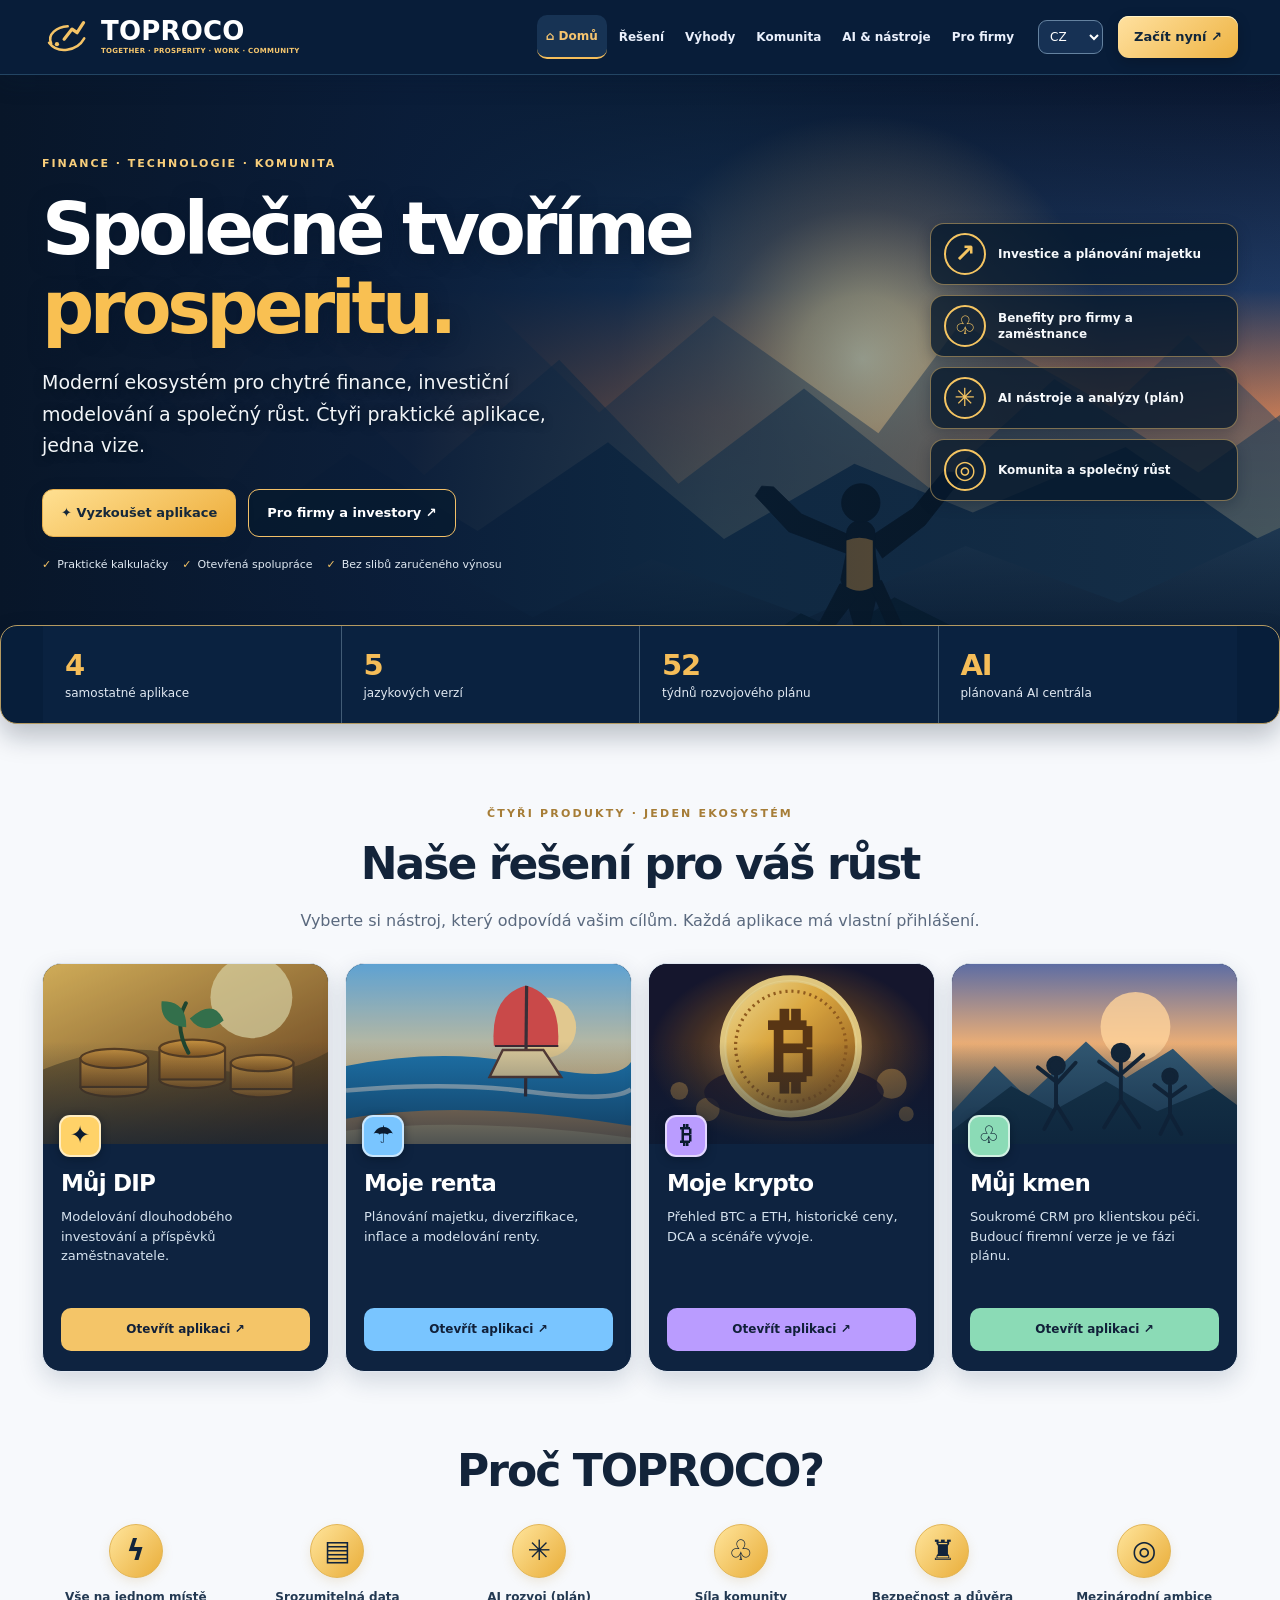
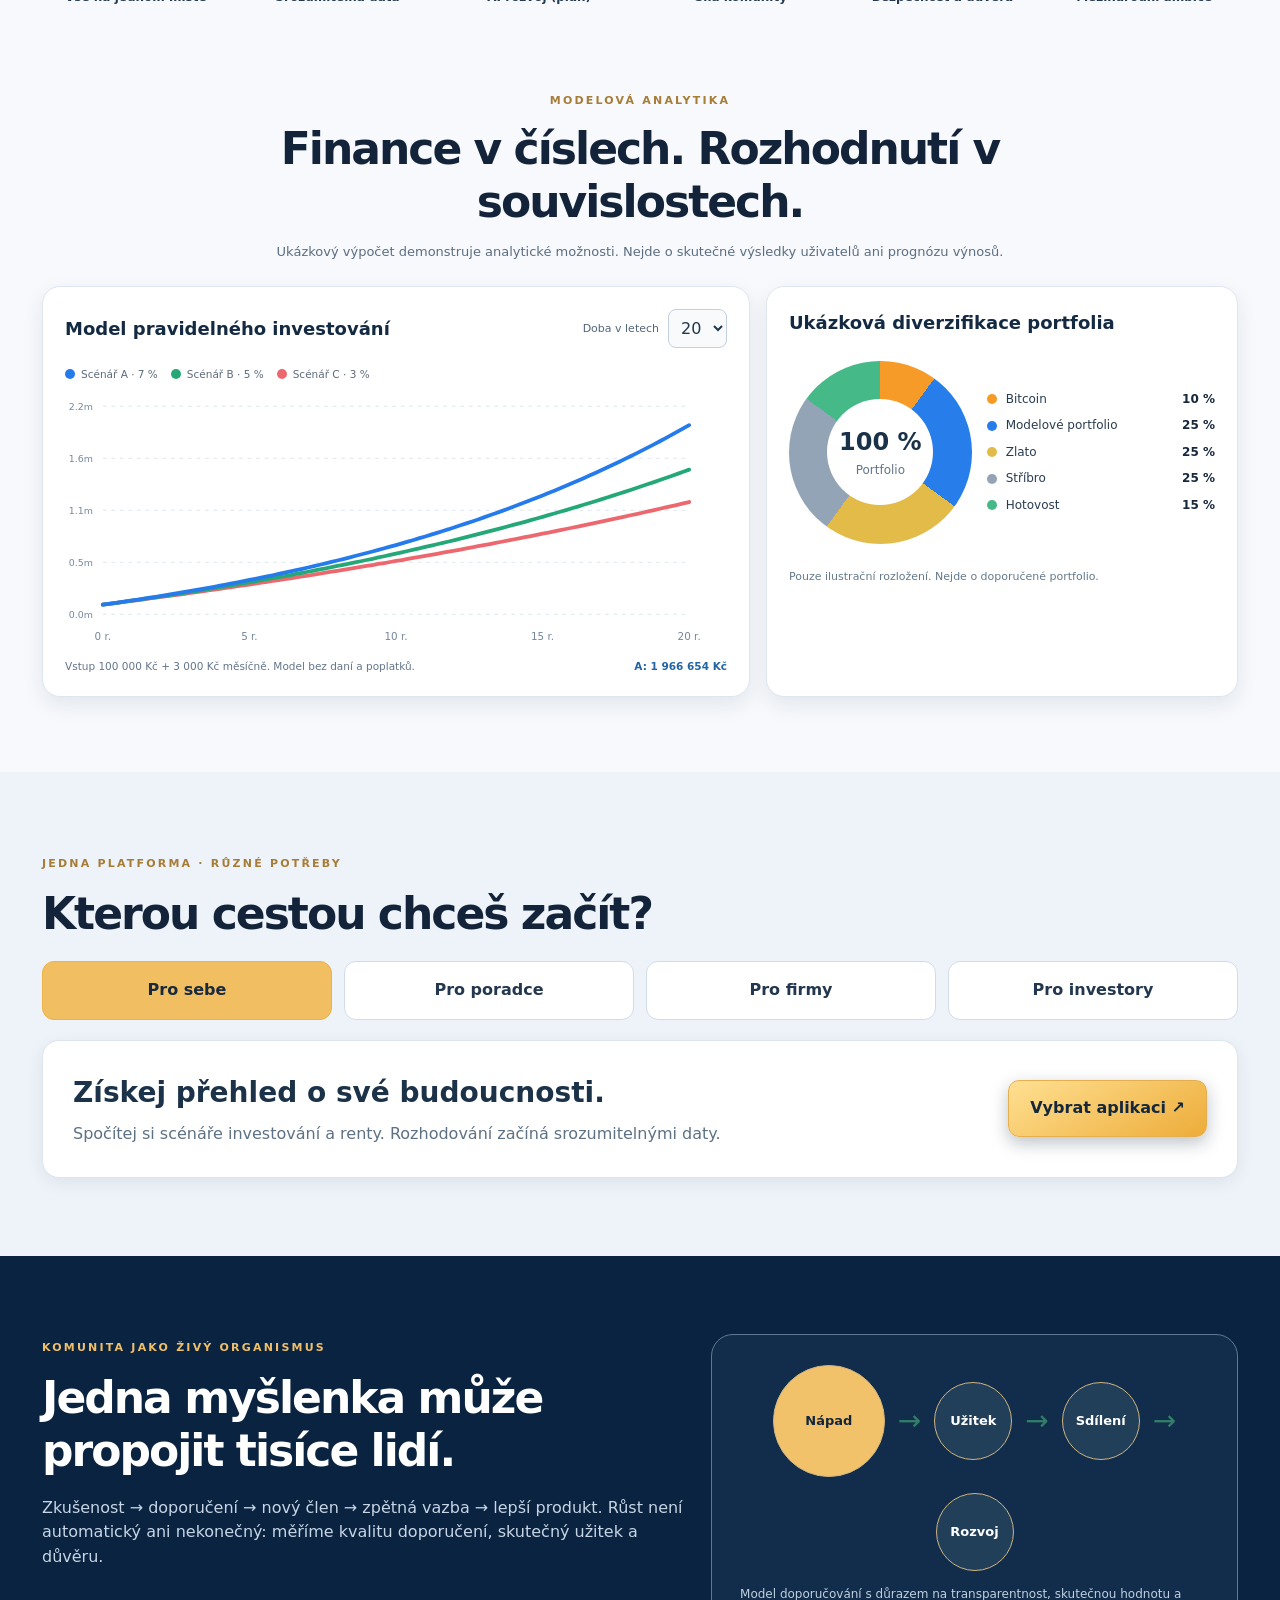
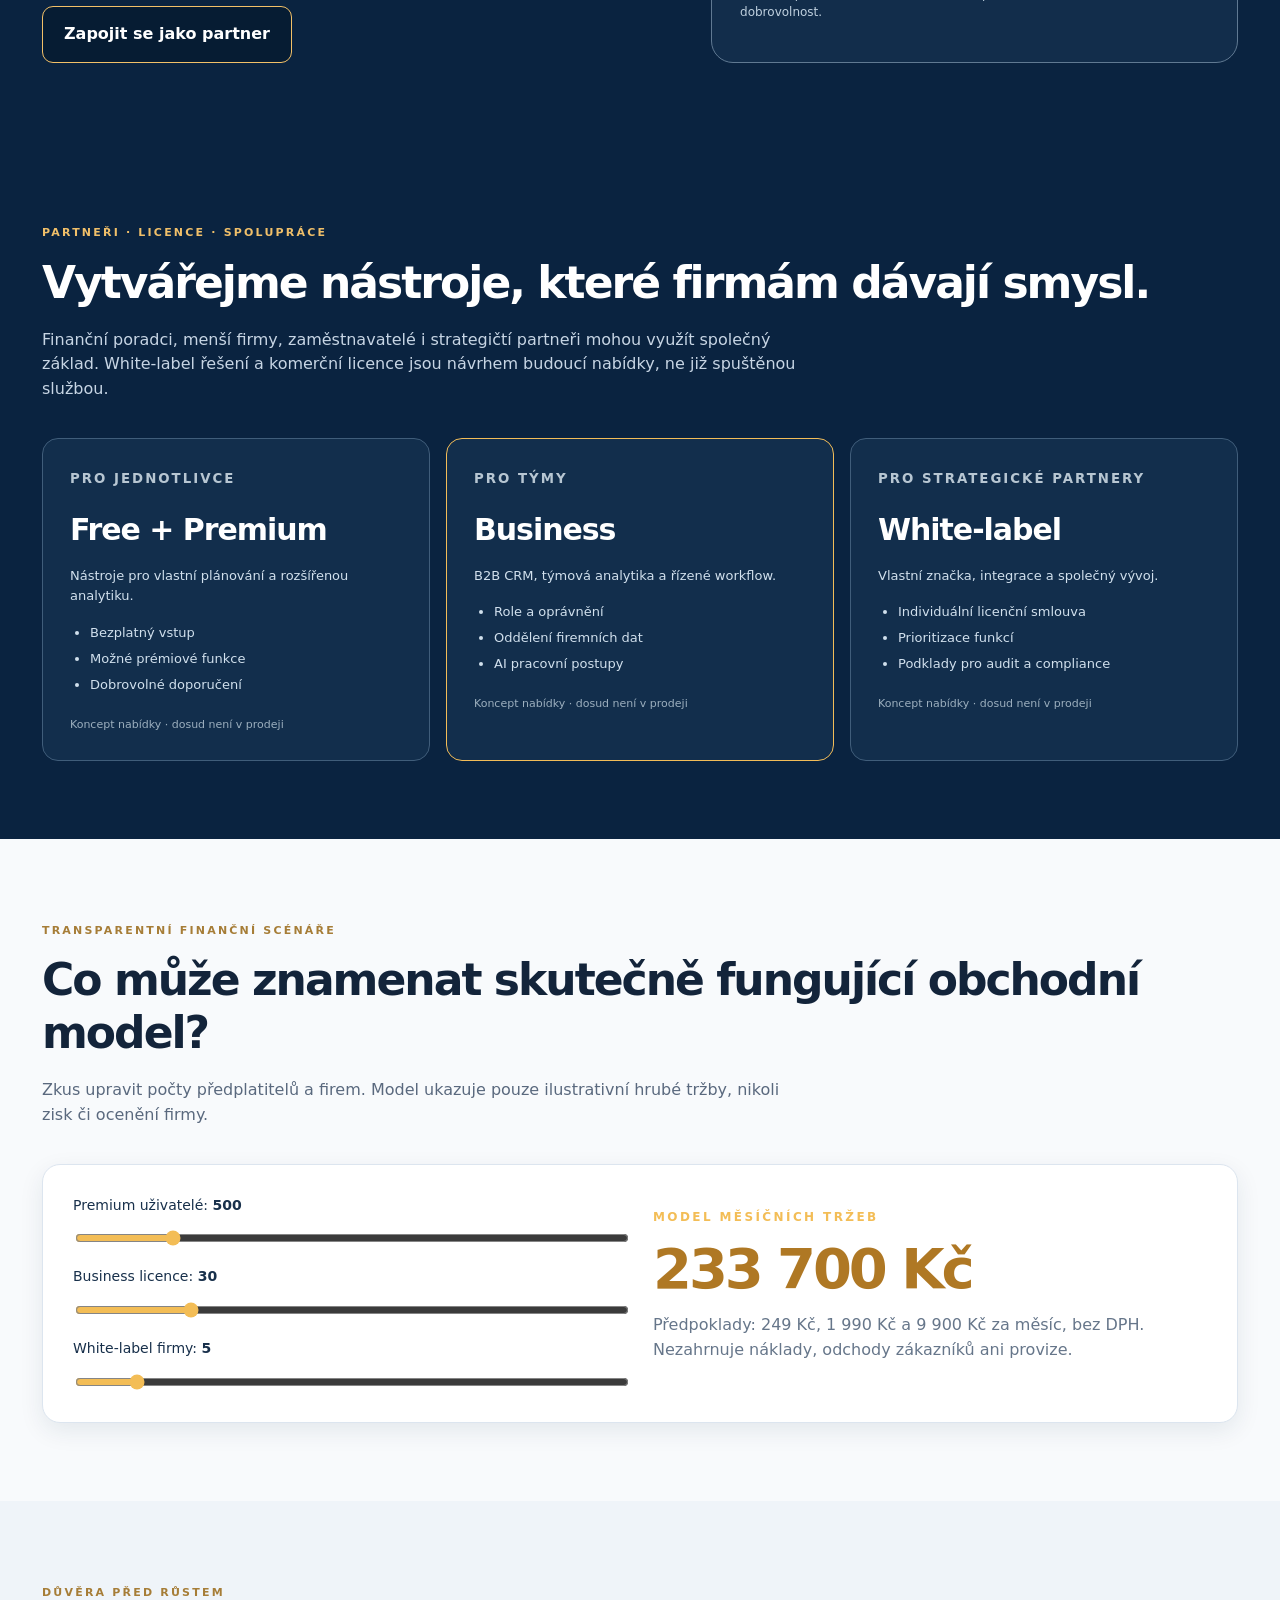
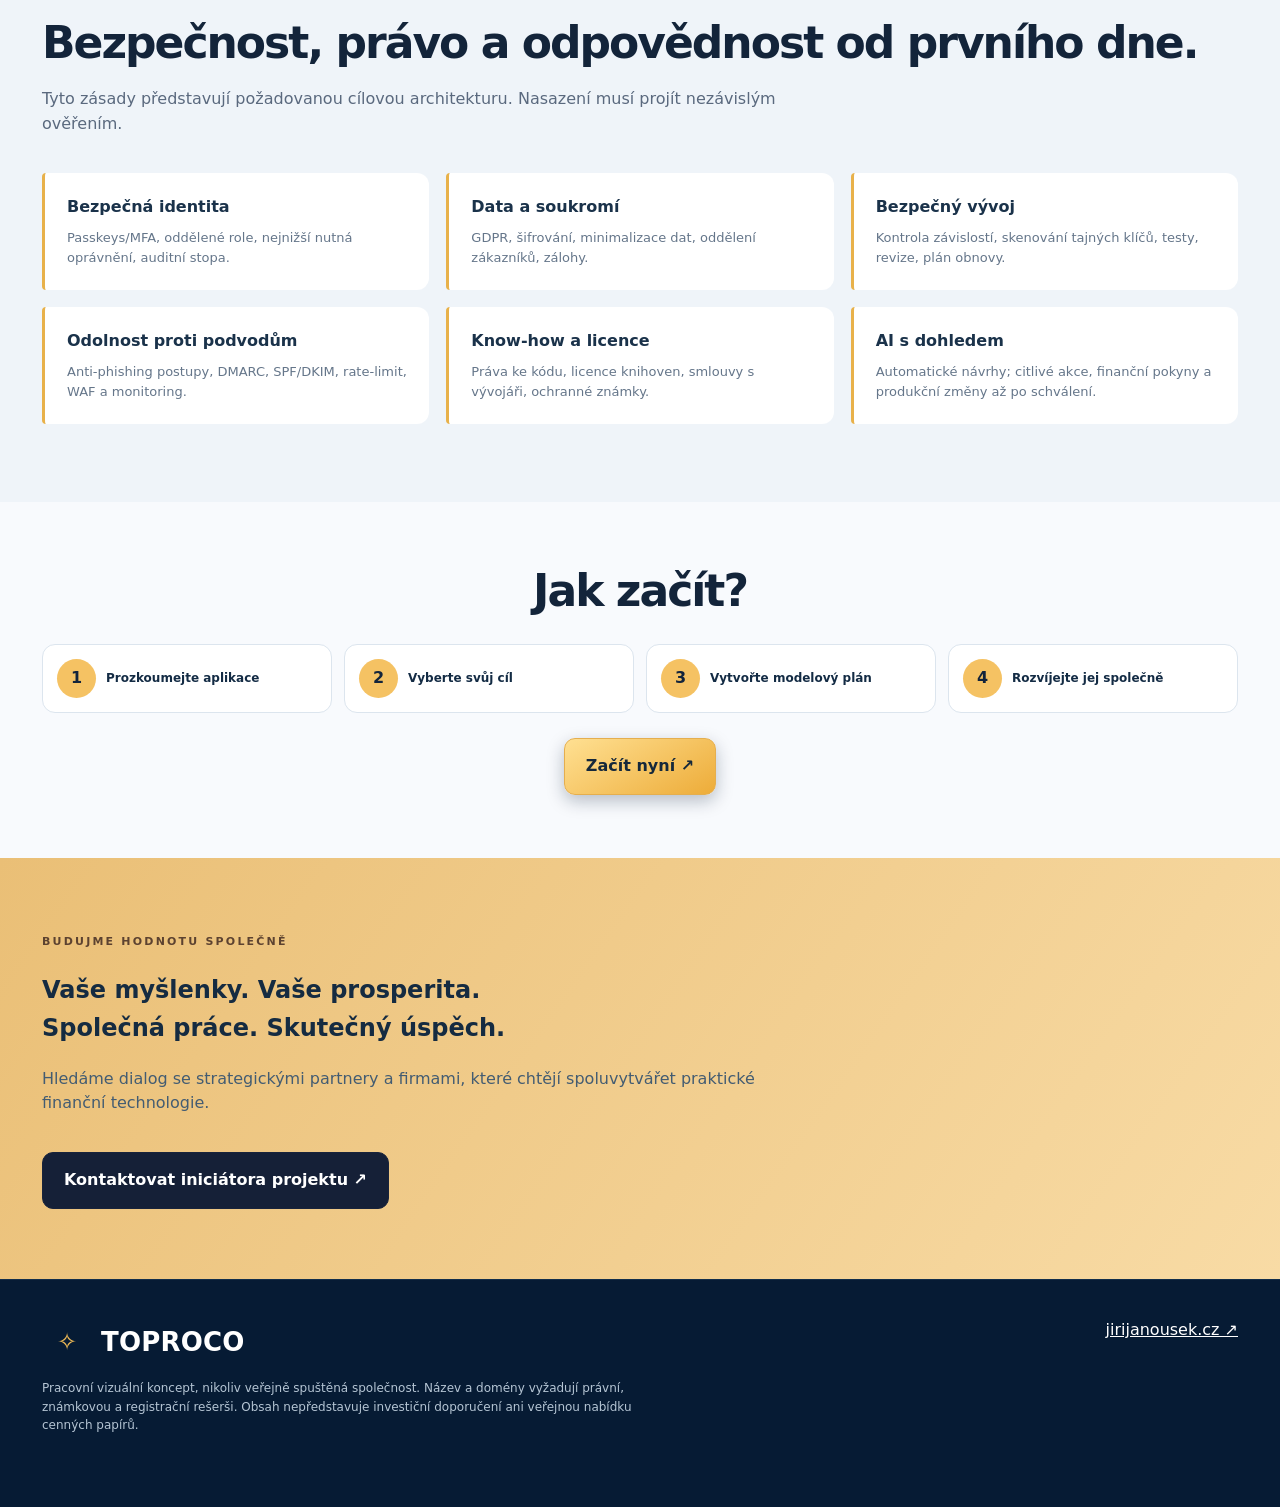
==== index.html @ f532da35 "Link Můj kmen product card directly to protected CRM app in all languages" ====
<!doctype html>
<html lang="cs"><head><meta charset="UTF-8"><meta name="viewport" content="width=device-width,initial-scale=1,viewport-fit=cover"><meta name="color-scheme" content="light"><meta name="theme-color" content="#0b1221"><meta name="description" content="TOPROCO: čtyři finanční nástroje, jedna komunita. Plánujte rentu, poznávejte trhy, řešte DIP a rozvíjejte obchodní vztahy."><meta name="robots" content="noindex,nofollow"><meta property="og:type" content="website"><meta property="og:locale" content="cs_CZ"><meta property="og:site_name" content="TOPROCO"><meta property="og:title" content="TOPROCO – Společně tvoříme prosperitu"><meta property="og:description" content="Čtyři finanční aplikace, jedna komunita a společný prostor pro rozvoj."><meta name="twitter:card" content="summary"><link rel="icon" href="/favicon.svg" type="image/svg+xml"><title>TOPROCO | Vaše myšlenky. Vaše prosperita.</title>
<style>
:root{--bg:#0a1120;--bg2:#111c2c;--panel:#152135;--panel2:#1b2b40;--text:#f4f4ee;--muted:#a5b4c6;--gold:#edc68b;--peach:#ce9a66;--teal:#77d0c1;--border:#ffffff24;--max:1240px;color-scheme:dark}
*{box-sizing:border-box}html{scroll-behavior:smooth;scroll-padding-top:100px}body{margin:0;background:var(--bg);color:var(--text);font:16px/1.55 system-ui,-apple-system,'Segoe UI',Arial,sans-serif;overflow-x:hidden}a{color:inherit}button,input,select{font:inherit}button{cursor:pointer}button:focus-visible,a:focus-visible,select:focus-visible,input:focus-visible{outline:3px solid var(--gold);outline-offset:4px}img,svg{max-width:100%}.container{max-width:var(--max);padding:0 26px;margin:auto}.muted{color:var(--muted)}.sr-only{position:absolute;width:1px;height:1px;overflow:hidden;clip:rect(0,0,0,0)}
.skip{position:absolute;left:12px;top:-80px;background:var(--gold);color:#152233;padding:9px 14px;z-index:100}.skip:focus{top:12px}header{position:sticky;top:0;z-index:50;background:#0a1120ed;backdrop-filter:blur(14px);border-bottom:1px solid var(--border)}header .bar{display:flex;align-items:center;gap:28px;min-height:80px}.logo{display:flex;align-items:center;gap:13px;text-decoration:none;white-space:nowrap}.logo-mark{width:40px;height:40px;border:2px solid var(--gold);border-radius:13px;display:grid;place-items:center;color:var(--gold);font-size:24px;font-weight:900;box-shadow:inset 0 0 0 4px #e6c18718}.brand-name{font-weight:900;letter-spacing:.17em;font-size:16px}.brand-sub{display:block;font-size:9px;letter-spacing:.15em;color:var(--muted);font-weight:700}.desktop-nav{display:flex;align-items:center;gap:25px;margin-left:auto}.desktop-nav a,.nav-drop a{color:#d1d9e4;text-decoration:none;font-size:13px;font-weight:700}.desktop-nav a:hover,.nav-drop a:hover{color:var(--gold)}.lang{padding:9px 10px;background:#172339;border:1px solid #3d4f68;border-radius:9px;color:#eaf1f6;min-width:84px}.top-cta{background:var(--gold);color:#16202e;font-weight:850;text-decoration:none;border-radius:10px;padding:11px 16px;white-space:nowrap;font-size:13px}.menu-button{display:none;width:45px;height:45px;background:#18293f;color:white;border:1px solid #60748e;border-radius:10px;font-size:24px}.nav-drop{display:none;background:#0f1c30;padding:18px 24px;border-top:1px solid var(--border)}.nav-drop a{display:block;padding:12px;border-bottom:1px solid var(--border)}
.hero{position:relative;isolation:isolate;overflow:hidden;padding:100px 0 100px;background:radial-gradient(ellipse at 85% 40%,#20425570 0%,transparent 46%),linear-gradient(145deg,#101d30 0%,#080f1c 65%)}.hero:before{position:absolute;content:'';height:850px;width:850px;border:1px solid #a9d5c211;border-radius:50%;top:-240px;right:-240px;z-index:-1}.hero-grid{display:grid;grid-template-columns:1fr 1fr;gap:60px;align-items:center}.eyebrow{text-transform:uppercase;color:var(--gold);font-size:12px;letter-spacing:.2em;font-weight:800}.hero h1{font-size:clamp(46px,5.9vw,88px);letter-spacing:-.075em;line-height:1.04;margin:16px 0 24px;max-width:750px}.hero h1 em{font-style:normal;color:var(--gold)}.lead{font-size:clamp(17px,1.9vw,21px);line-height:1.64;color:#bfd0db;max-width:590px}.actions{display:flex;flex-wrap:wrap;gap:13px;margin:32px 0 22px}.btn{padding:15px 21px;min-height:50px;border-radius:11px;text-decoration:none;font-weight:800;display:inline-flex;justify-content:center;align-items:center;gap:9px;border:1px solid #68768a;background:transparent;color:white}.btn-primary{background:var(--gold);color:#111a27;border-color:var(--gold);box-shadow:0 10px 34px #e7b97a1d}.btn-outline{background:#ffffff0b}.btn:hover{transform:translateY(-2px)}.trust{display:flex;align-items:center;gap:20px;flex-wrap:wrap;font-size:12px;color:#9fb1c3}.trust span{display:flex;align-items:center;gap:6px}.trust b{color:var(--teal)}
.network{position:relative;width:100%;aspect-ratio:1;max-height:640px;margin:auto}.network svg{display:block;height:100%;width:100%;filter:drop-shadow(0 10px 30px #090e1f)}.orbit{fill:none;stroke:#c8dfd31b;stroke-width:1}.line{stroke:#f6d8a4a8;stroke-width:2}.line2{stroke:#77d0c199;stroke-width:2}.node{fill:#182d43;stroke:#e3bf88;stroke-width:2}.node-core{fill:#e7bc7e}.node-label{fill:#f4eee4;font-size:16px;font-weight:800;text-anchor:middle}.micro{fill:#9cb5c5;font-size:10px;text-anchor:middle}.spark{fill:#77d0c1}.n-caption{position:absolute;bottom:4%;right:7%;font-size:11px;letter-spacing:.13em;color:#9eafbd;text-transform:uppercase}
.stats{display:grid;grid-template-columns:repeat(4,1fr);gap:14px;margin-top:-38px;position:relative;z-index:2}.stat{border:1px solid #54627a80;background:#142339;min-height:116px;padding:22px;border-radius:16px}.stat strong{font-size:27px;color:var(--gold);display:block;line-height:1.3}.stat small{font-size:12px;color:#b9c8d3}.section{padding:104px 0}.section.alt{background:#101b2b}.kicker{color:var(--teal);text-transform:uppercase;letter-spacing:.2em;font-weight:800;font-size:11px}.section h2{font-size:clamp(32px,4vw,54px);line-height:1.15;letter-spacing:-.05em;margin:13px 0 18px}.section-intro{color:#b6c5d2;max-width:760px;margin-bottom:36px;font-size:17px}.product-grid{display:grid;grid-template-columns:repeat(4,minmax(0,1fr));gap:16px}.product{position:relative;background:linear-gradient(155deg,#1c3044,#121e30);border:1px solid #ffffff26;border-radius:19px;padding:26px 22px;display:flex;flex-direction:column;min-height:304px}.product:before{position:absolute;content:'';height:4px;width:52px;background:var(--gold);top:0;left:23px;border-radius:0 0 6px 6px}.product .icon{font-size:29px;margin-bottom:23px}.product h3{margin:0 0 8px;font-size:22px;letter-spacing:-.035em}.product p{font-size:13px;color:#b4c4d0;flex:1}.product a{font-size:13px;font-weight:800;color:var(--gold);text-decoration:none}.product a:hover{text-decoration:underline}
.audience{display:grid;grid-template-columns:repeat(4,1fr);gap:12px;margin:20px 0}.audience button{background:#142337;border:1px solid #40516a;color:#dbe5ee;padding:16px;border-radius:12px;min-height:58px;font-weight:750}.audience button.selected{border-color:var(--gold);color:#151a21;background:var(--gold)}.audience-panel{border:1px solid #476175;background:linear-gradient(130deg,#16283c,#203b4e);padding:30px;border-radius:17px;display:grid;grid-template-columns:1fr auto;align-items:center;gap:25px}.audience-panel h3{font-size:28px;margin:0 0 8px}.audience-panel p{color:#c2d0d7;margin:0;max-width:650px}
.steps{display:grid;grid-template-columns:repeat(3,1fr);gap:18px}.step{padding:25px;border:1px solid #ffffff23;border-radius:16px;background:#152438}.step .number{font-size:13px;font-weight:850;color:var(--gold)}.step h3{font-size:20px;margin:12px 0}.step p{font-size:14px;color:#bbcbd5;margin:0}.growth{display:grid;grid-template-columns:1.1fr .9fr;gap:25px;align-items:center}.growth-visual{border:1px solid #496172;border-radius:22px;padding:28px;background:radial-gradient(circle at center,#24443966,transparent 60%),#142638}.growth-visual .cells{display:flex;align-items:center;justify-content:center;gap:13px;flex-wrap:wrap;min-height:210px}.cell{border-radius:50%;height:78px;width:78px;display:grid;place-items:center;border:1px solid #cfb582;color:#f0dbc0;background:#21384a;font-size:13px;font-weight:800}.cell.main{height:112px;width:112px;background:#e5bd88;color:#0f1828}.arrow{color:var(--teal);font-size:28px}.note{font-size:12px;color:#a6b6c3}
.price-grid{display:grid;grid-template-columns:repeat(3,1fr);gap:16px}.price{background:#142338;border:1px solid #ffffff26;border-radius:16px;padding:27px}.price.featured{border-color:var(--gold)}.price small{text-transform:uppercase;letter-spacing:.15em;font-weight:850;color:#b7c6d2}.price h3{font-size:30px;letter-spacing:-.035em;margin:16px 0 8px}.price p{color:#b6c5d0;font-size:13px}.price ul{padding-left:20px;color:#d4dfe8;font-size:13px;line-height:2}.price .disclose{margin-top:18px;font-size:11px;color:#9cafbe}.calc{display:grid;grid-template-columns:1fr 1fr;gap:26px;padding:30px;background:#192a40;border:1px solid #54667c;border-radius:18px}.calc label{display:grid;gap:12px;color:#d7e4ee;font-size:14px}.calc input{accent-color:var(--gold);width:100%}.calc-fields{display:grid;gap:18px}.calc-result{display:flex;flex-direction:column;align-items:flex-start;justify-content:center}.calc-result output{font-size:clamp(33px,5vw,56px);font-weight:900;letter-spacing:-.055em;color:var(--gold)}.calc-result p{margin-top:0;color:#b4c5d0}.security-list{display:grid;grid-template-columns:repeat(3,1fr);gap:17px}.security-item{padding:22px;border-left:3px solid var(--teal);background:#152236;border-radius:4px 12px 12px 4px}.security-item b{display:block;margin-bottom:8px}.security-item p{font-size:13px;color:#b8c6d3;margin:0}.cta{background:#e9c793;color:#122034;padding:70px 0}.cta h2{color:#132034}.cta .section-intro{color:#405167}.cta .btn{border-color:#18233b;color:#fff;background:#152037}.footer{padding:38px 0 60px;border-top:1px solid var(--border)}.footer-grid{display:flex;justify-content:space-between;gap:20px;align-items:start;flex-wrap:wrap}.footer p{max-width:600px;font-size:12px;color:#99aaba}
@media(max-width:1000px){.desktop-nav{gap:15px}.product-grid{grid-template-columns:repeat(2,1fr)}.hero-grid{gap:20px}.hero h1{font-size:60px}.security-list{grid-template-columns:repeat(2,1fr)}}
@media(max-width:960px){header .bar{min-height:66px;gap:11px}.desktop-nav,.top-cta{display:none}.menu-button{display:block;margin-left:0}.lang{margin-left:auto}.nav-drop.open{display:block}.hero{padding:62px 0 72px}.hero-grid{grid-template-columns:1fr}.hero h1{font-size:clamp(40px,10vw,64px)}.network{max-width:500px}.stats{grid-template-columns:repeat(2,1fr);margin-top:-28px}.section{padding:66px 0}.growth,.calc,.audience-panel{grid-template-columns:1fr}.audience{grid-template-columns:repeat(2,1fr)}.steps,.price-grid,.security-list{grid-template-columns:1fr}.footer-grid{flex-direction:column}.container{padding:0 17px}.cta{padding:55px 0}}
@media(max-width:490px){.product-grid{grid-template-columns:1fr}.hero h1{font-size:41px}.hero .actions .btn{width:100%}.network{max-height:350px}.stat{min-height:104px;padding:16px}.stat strong{font-size:23px}.audience{grid-template-columns:1fr 1fr}.audience button{font-size:12px;padding:12px}.section-intro{font-size:15px}.audience-panel{padding:23px}.brand-sub{display:none}}@media(prefers-reduced-motion:reduce){*{scroll-behavior:auto!important;transition:none!important;animation:none!important}}

/* TOPROCO PREMIUM DESIGN v2 — navy/gold, accessible responsive UI */
:root{--bg:#f7f9fc;--bg2:#eff3f8;--panel:#fff;--text:#13263b;--muted:#53657a;--gold:#f3bd56;--peach:#eebc71;--teal:#327e69;--border:#dce4ef;--max:1330px;color-scheme:light}
html{scroll-padding-top:87px}body{background:#f7f9fc;color:var(--text);font:16px/1.55 system-ui,-apple-system,"Segoe UI",Arial,sans-serif}
.container{max-width:var(--max);padding-inline:clamp(15px,3.5vw,42px)}
header{background:#081d39;color:white;border-color:#234563;box-shadow:0 5px 22px #081b3240}header .bar{gap:15px;min-height:74px}
.logo{gap:9px}.logo-mark{width:50px;height:49px;border:0;border-radius:0;background:none;box-shadow:none;flex:0 0 50px}
.brand-name{font-size:26px;letter-spacing:.008em;color:white;line-height:1.12;display:block}.brand-sub{font-size:7px;letter-spacing:.04em;color:#f6c76e;max-width:225px;white-space:normal}
.desktop-nav{gap:3px}.desktop-nav a{color:#eaf0fc;padding:12px 9px;font-size:12px;border-radius:10px;white-space:nowrap}.desktop-nav a.active-home{color:#f6c56f;border-bottom:2px solid #f6bf5b;background:#173354}.desktop-nav a:hover{background:#1b3a61;color:#f5c66f}
.lang{padding:8px 7px;min-width:65px;background:#163154;color:#fff;border-color:#6482a0;font-size:12px}
.top-cta{background:linear-gradient(140deg,#ffe1a0,#eeb342);color:#10253a;border-radius:11px;box-shadow:inset 0 1px #fff3c7,0 4px 14px #0003}
.menu-button{background:#1a3c61;border-color:#7191b9}
.nav-drop{background:#102748}.nav-drop a{color:#f1f6fb;border-color:#39526c}
.hero{min-height:525px;padding:75px 0 106px;background:#0d263b url('assets/hero-sunrise.svg') center 52%/cover no-repeat;color:white}.hero:before{display:none}
.hero-grid{display:grid;grid-template-columns:minmax(0,1fr) minmax(230px,315px);gap:24px;align-items:center}
.hero-copy{max-width:660px;position:relative;z-index:2}.hero .eyebrow{color:#f8ce7b;font-size:11px;letter-spacing:.18em}
.hero h1{font-size:clamp(42px,5.7vw,75px);margin:15px 0 20px;letter-spacing:-.06em;line-height:1.08;text-shadow:0 4px 18px #08172da6}
.hero h1 em{color:#f9c052}.hero .lead{max-width:535px;font-size:clamp(16px,1.5vw,19px);line-height:1.65;color:#f2f5f8;text-shadow:0 2px 9px #041320}
.hero .actions{gap:12px;margin:28px 0 19px}.btn{transition:transform .18s ease,filter .18s ease}.hero .btn{border-radius:11px;min-height:48px;font-size:13px;padding:12px 18px}
.btn-primary{background:linear-gradient(150deg,#ffe092,#edac39);color:#15283b;border-color:#e5ae4e;box-shadow:0 6px 17px #091b3145}.btn-outline{border-color:#f2c068;background:#06192ca8;color:#fff}
.hero .trust{font-size:11px;color:#e0e9f2;gap:14px}.hero .trust b{color:#f4c365}
.hero-capabilities{display:grid;gap:10px;max-width:308px;margin-left:auto}.hero-capabilities>div{display:flex;align-items:center;gap:12px;padding:9px 13px;min-height:62px;background:#071a2dcd;border:1px solid #deb76c88;border-radius:14px;box-shadow:0 4px 13px #07162844}.hero-capabilities span{display:grid;place-items:center;flex:0 0 42px;width:42px;height:42px;color:#f5c562;border:2px solid #f5c562;border-radius:50%;font-weight:900;font-size:25px}.hero-capabilities b{font-size:12px;line-height:1.35;color:#f6f9fc}
.stats{grid-template-columns:repeat(4,minmax(0,1fr));gap:0;background:#071e3a;border:1px solid #b49a61;border-radius:17px;overflow:hidden;margin-top:-54px;box-shadow:0 13px 26px #08192d40}
.stat{background:#0a2240;border:0;border-right:1px solid #425c76;min-height:97px;padding:18px 22px;border-radius:0;display:flex;flex-direction:column;justify-content:center}.stat:last-child{border-right:0}.stat strong{font-size:29px;color:#f5bd58;letter-spacing:-.04em}.stat small{font-size:12px;color:#e1e9f2}
.section{padding:78px 0}.section.alt{background:#eef3f9}.section h2,.benefits-section h2,.insights-section h2,.getting-started h2{color:#13243a;letter-spacing:-.045em;font-size:clamp(29px,3.6vw,44px);line-height:1.2}
.kicker{color:#a67d37;font-size:11px}.section-intro{color:#5a697e;font-size:16px}
.section-heading{text-align:center}.section-heading .section-intro{margin:0 auto 29px}
.products-section{padding:76px 0 43px}.product-grid{grid-template-columns:repeat(4,minmax(0,1fr));gap:16px}
.product{padding:0;min-height:0;border-radius:19px;overflow:hidden;background:#0e2340;border:1px solid #e0e7f0;box-shadow:0 9px 24px #102c4c29;color:#fff}
.product:before{display:none}.product-cover{height:180px;overflow:hidden;position:relative}.product-cover img{width:100%;height:100%;display:block;object-fit:cover;transition:transform .3s ease}.product:hover .product-cover img{transform:scale(1.05)}
.product-cover:after{content:"";position:absolute;inset:0;background:linear-gradient(#0000 43%,#0a1e37a6)}
.product-body{padding:15px 18px 20px;flex:1;position:relative;min-height:227px;display:flex;flex-direction:column}.product-symbol{display:grid;place-items:center;position:absolute;top:-29px;left:16px;width:42px;height:42px;border:2px solid #fff9;border-radius:11px;background:#ffd268;color:#0b1b30;font-size:24px;font-weight:900;box-shadow:0 2px 9px #04112185}
.product h3{font-size:23px;color:#fff;margin:7px 0 6px}.product p{color:#d6e3ef;flex:1;line-height:1.5;font-size:13px;margin:0 0 20px}.product a{display:flex;align-items:center;justify-content:center;background:#f4c568;color:#112039;border-radius:10px;text-decoration:none;min-height:43px;padding:10px 11px;font-size:12px;font-weight:900}.product a:hover{text-decoration:none;filter:brightness(1.13)}
.product-renta a,.product-renta .product-symbol{background:#79c5ff}.product-krypto a,.product-krypto .product-symbol{background:#ba9cff}.product-kmen a,.product-kmen .product-symbol{background:#8bdbb6}
.benefits-section{padding:30px 0 54px;background:#f7f9fc}.benefits-section h2{text-align:center;margin:0 0 26px}.benefits-grid{display:grid;grid-template-columns:repeat(6,minmax(0,1fr));gap:14px}.benefit{display:flex;align-items:center;flex-direction:column;gap:11px;text-align:center}.benefit>span{display:grid;place-items:center;width:54px;height:54px;border-radius:50%;color:#11243b;font-size:28px;font-weight:900;background:linear-gradient(130deg,#ffe59c,#e9ad39);border:1px solid #e2b555;box-shadow:0 4px 11px #bb8d3628}.benefit b{font-size:12px;max-width:145px;line-height:1.4;color:#233952}
.insights-section{background:#f7f9fc;padding:28px 0 75px}.insights-heading{text-align:center;max-width:820px;margin:0 auto 24px}.insights-heading h2{margin:11px 0}.insights-heading p{color:#5b6d81;font-size:13px}
.insights-grid{display:grid;grid-template-columns:minmax(0,1.2fr) minmax(315px,.8fr);gap:16px}.insight-panel{min-width:0;background:#fff;border:1px solid #dfe6ef;border-radius:18px;padding:22px;box-shadow:0 8px 21px #0d274316}
.insight-panel h3{color:#142a42;font-size:18px;margin:0 0 15px}.insight-panel-top{display:flex;align-items:center;flex-wrap:wrap;gap:9px}.insight-panel-top h3{flex:1 1 220px;margin:0}.insight-panel-top label{color:#52667b;font-size:11px}.insight-panel-top select{border:1px solid #c4d0df;background:#f8fafc;border-radius:8px;padding:8px;color:#20384d}
.legend{display:flex;gap:13px;flex-wrap:wrap;font-size:10.5px;color:#5c6b7b;margin:18px 0 11px}.legend>span{display:flex;align-items:center;gap:6px}.legend i,.allocation-legend i{width:10px;height:10px;display:inline-block;border-radius:50%;flex:0 0 10px}.legend .blue{background:#267bec}.legend .green{background:#25a878}.legend .red{background:#ec686e}
#projectionChart{width:100%;height:auto;display:block}.chart-foot{display:flex;justify-content:space-between;align-items:flex-start;gap:12px;font-size:10.5px;color:#62758a}.chart-foot strong{color:#2364a5;white-space:nowrap}
.allocation-wrap{display:grid;grid-template-columns:1fr 1.25fr;gap:15px;align-items:center;margin:24px 0}.donut-chart{width:min(214px,100%);margin:auto;aspect-ratio:1;border-radius:50%;display:grid;place-items:center;position:relative;background:conic-gradient(#f69a28 0 10%,#277eea 10% 35%,#e2bb49 35% 60%,#94a4b7 60% 85%,#45b988 85% 100%)}.donut-chart:before{content:"";position:absolute;inset:21%;border-radius:50%;background:#fff}.donut-chart>span{z-index:1;text-align:center;font-size:24px;font-weight:900;color:#193249}.donut-chart small{display:block;font-weight:500;font-size:12px;color:#637589}.allocation-legend{display:grid;gap:8px}.allocation-legend>div{display:grid;grid-template-columns:11px 1fr auto;gap:8px;align-items:center;color:#283c50;font-size:12px}.allocation-legend b{color:#17283c}.chart-note{font-size:11px;color:#64798c}
#pro-koho .audience button{background:#fff;color:#23374e;border-color:#d2dce8}#pro-koho .audience button.selected{background:#f1be61;color:#1a2a3e;border-color:#eab34b}.audience-panel{background:#fff;border-color:#dce5ef;box-shadow:0 5px 17px #10243b13}.audience-panel h3{color:#1b3249}.audience-panel p{color:#5d7184}
#komunita,#partneri{background:#0a2340;color:#fff}#komunita h2,#partneri h2{color:#fff}#komunita .section-intro,#partneri .section-intro{color:#c7d5e4}#komunita .kicker,#partneri .kicker{color:#f0bf69}
#komunita .growth-visual{background:#122d4b;border-color:#607992}#komunita .cell{background:#213f59;color:#fff}#komunita .cell.main{background:#f2c26b;color:#13263b}#komunita .note{color:#bfd0df}
#partneri .price{background:#122e4c;border-color:#405d7a}#partneri .price.featured{border-color:#f2bc58}#partneri .price p,#partneri .price ul{color:#d1e0ed}
#scenare{background:#f8fafc}.calc{background:#fff;border-color:#dce5ef;box-shadow:0 8px 25px #0e294416}.calc label{color:#18304b}.calc-result p{color:#66768a}.calc-result output{color:#af7824}
#bezpecnost{background:#eff4f9}#bezpecnost .security-item{background:#fff;border-left-color:#e8b14a}#bezpecnost .security-item b{color:#1a324a}#bezpecnost .security-item p{color:#65768a}
.getting-started{padding:63px 0;text-align:center;background:#f8fafd}.getting-started h2{margin:0 0 26px}.start-grid{display:grid;grid-template-columns:repeat(4,minmax(0,1fr));gap:12px;margin-bottom:25px}.start-step{display:flex;align-items:center;gap:10px;text-align:left;background:#fff;border:1px solid #dce5ee;border-radius:13px;padding:14px;color:#132b44}.start-step span{width:39px;height:39px;flex:0 0 39px;display:grid;place-items:center;background:#f5c263;border-radius:50%;font-weight:900;color:#13243b}.start-step b{font-size:12px}
.cta{background:linear-gradient(125deg,#eabf76,#f8dba5);color:#15304a}.cta h2{color:#152b41}.cta .section-intro{color:#435c72}.footer{background:#061b34;color:white;border-color:#122e4b}.footer .brand-name{color:#fff}.footer p{color:#b5c5d4}.footer a{color:white}
@media(max-width:1270px){.desktop-nav{gap:1px}.desktop-nav a{font-size:11px;padding:11px 7px}.brand-name{font-size:23px}.brand-sub{font-size:6.5px}}
@media(max-width:1080px){.desktop-nav,.top-cta{display:none}.menu-button{display:block}.lang{margin-left:auto}}
@media(max-width:900px){.hero-grid{grid-template-columns:1fr}.hero{padding:55px 0 87px;background-position:59% center}.hero-capabilities{max-width:680px;margin:0;grid-template-columns:repeat(2,minmax(0,1fr))}.product-grid{grid-template-columns:repeat(2,minmax(0,1fr))}.benefits-grid{grid-template-columns:repeat(3,minmax(0,1fr))}.insights-grid{grid-template-columns:1fr}.allocation-wrap{max-width:575px;margin:23px auto}}
@media(max-width:620px){.container{padding-inline:16px}header .bar{min-height:65px}.logo-mark{width:40px;flex-basis:40px}.brand-name{font-size:22px}.brand-sub{font-size:6px}.hero{padding:44px 0 84px}.hero h1{font-size:clamp(37px,10vw,52px)}.hero .lead{font-size:15px}.hero .actions .btn{flex:1 1 184px}.hero-capabilities{gap:7px}.hero-capabilities>div{gap:7px;padding:7px;min-height:50px}.hero-capabilities span{width:30px;height:30px;flex:0 0 30px;font-size:19px}.hero-capabilities b{font-size:10px}.stats{grid-template-columns:repeat(2,minmax(0,1fr));margin-top:-46px}.stat{min-height:77px;padding:12px 15px}.stat:nth-child(2){border-right:0}.stat:nth-child(-n+2){border-bottom:1px solid #43607b}.stat strong{font-size:23px}.stat small{font-size:10.5px}
.product-grid{gap:10px}.product-cover{height:130px}.product-body{padding:14px 12px;min-height:218px}.product h3{font-size:19px}.product p{font-size:11.5px}.product a{font-size:10.5px;padding:8px;min-height:39px}.product-symbol{width:34px;height:34px;top:-26px;font-size:19px}.benefits-grid{gap:17px 8px}.benefit>span{width:44px;height:44px;font-size:23px}.benefit b{font-size:10.5px}.insight-panel{padding:15px}.allocation-wrap{grid-template-columns:1fr 1fr;gap:10px}.allocation-legend>div{font-size:10px;gap:5px}.donut-chart>span{font-size:18px}.start-grid{grid-template-columns:repeat(2,minmax(0,1fr))}.start-step{padding:10px;gap:7px}.start-step span{width:32px;height:32px;flex-basis:32px}.start-step b{font-size:10.5px}.section{padding:58px 0}}
@media(max-width:365px){.brand-sub{display:none}.brand-name{font-size:20px}.product-grid{grid-template-columns:1fr}.product-cover{height:170px}.product-body{min-height:0}.hero-capabilities b{font-size:9px}}
@media(prefers-reduced-motion:reduce){.product-cover img,.btn{transition:none!important}}

</style></head><body>
<a class="skip" href="#content">Přeskočit na obsah</a>
<header><div class="container bar">
<a href="#top" class="logo" aria-label="TOPROCO — úvod"><span class="logo-mark" aria-hidden="true"><svg viewBox="0 0 64 64" width="46" height="46"><path d="M7 40c12 16 39 12 49-6M10 41C4 28 18 18 33 17" fill="none" stroke="#f4c366" stroke-width="3.5" stroke-linecap="round"/><path d="m28 35 11-14 7 5 9-14" fill="none" stroke="#f4c366" stroke-width="4.5" stroke-linecap="round" stroke-linejoin="round"/><circle cx="18" cy="42" r="3" fill="#f4c366"/></svg></span><span><span class="brand-name">TOPROCO</span><span class="brand-sub">TOGETHER · PROSPERITY · WORK · COMMUNITY</span></span></a>
<nav class="desktop-nav" aria-label="Hlavní navigace"><a href="#top" class="active-home" data-i="navHome">⌂ Domů</a><a href="#produkty" data-i="navProducts">Řešení</a><a href="#benefity" data-i="navBenefits">Výhody</a><a href="#komunita" data-i="navCommunity">Komunita</a><a href="#insights" data-i="navInsights">AI & Nástroje</a><a href="#partneri" data-i="navPartners">Pro firmy</a></nav>
<label class="sr-only" for="lang">Jazyk</label><select id="lang" class="lang" aria-label="Zvolit jazyk"><option value="cs">CZ</option><option value="sk">SK</option><option value="en">EN</option><option value="es">ES</option><option value="zh">中文</option></select>
<a class="top-cta" href="#produkty" data-i="navStart">Začít nyní ↗</a><button class="menu-button" id="mobileNavButton" type="button" aria-label="Otevřít nabídku" aria-controls="navDrop" aria-expanded="false">☰</button></div>
<nav id="navDrop" class="nav-drop" aria-label="Mobilní navigace"><a href="#top" data-i="navHome">Domů</a><a href="#produkty" data-i="navProducts">Řešení</a><a href="#benefity" data-i="navBenefits">Výhody</a><a href="#komunita" data-i="navCommunity">Komunita</a><a href="#insights" data-i="navInsights">AI a nástroje</a><a href="#partneri" data-i="navPartners">Pro firmy</a><a href="#bezpecnost" data-i="navSecurity">Bezpečnost</a></nav></header>
<main id="content">
<section id="top" class="hero"><div class="container hero-grid"><div class="hero-copy"><span class="eyebrow" data-i="heroEyebrow">FINANCE · TECHNOLOGIE · KOMUNITA</span><h1 data-i="heroTitle">Společně tvoříme<br><em>prosperitu.</em></h1><p class="lead" data-i="heroLead">Moderní ekosystém pro chytré finance, investiční modelování a společný růst. Čtyři praktické aplikace, jedna vize.</p><div class="actions"><a class="btn btn-primary" href="#produkty" data-i="heroPrimary">✦ Vyzkoušet aplikace</a><a class="btn btn-outline" href="#partneri" data-i="heroSecondary">Pro firmy a investory ↗</a></div><div class="trust"><span><b>✓</b><span data-i="trustOne">Praktické kalkulačky</span></span><span><b>✓</b><span data-i="trustTwo">Otevřená spolupráce</span></span><span><b>✓</b><span data-i="trustThree">Bez slibů zaručeného výnosu</span></span></div></div><div class="hero-capabilities"><div><span>↗</span><b data-i="heroCap1">Investice a plánování majetku</b></div><div><span>♧</span><b data-i="heroCap2">Benefity pro firmy a zaměstnance</b></div><div><span>✳</span><b data-i="heroCap3">AI nástroje a analýzy (plán)</b></div><div><span>◎</span><b data-i="heroCap4">Komunita a společný růst</b></div></div></div></section>
<div class="container stats" aria-label="Přehled projektu"><div class="stat"><strong>4</strong><small data-i="statOne">samostatné aplikace</small></div><div class="stat"><strong>5</strong><small data-i="statTwo">jazykových verzí</small></div><div class="stat"><strong>52</strong><small data-i="statFour">týdnů rozvojového plánu</small></div><div class="stat"><strong>AI</strong><small data-i="statThree">plánovaná řídicí centrála</small></div></div>
<section class="section products-section" id="produkty"><div class="container"><div class="section-heading"><span class="kicker" data-i="productsKicker">ČTYŘI PRODUKTY · JEDEN EKOSYSTÉM</span><h2 data-i="productsTitle">Naše řešení pro váš růst</h2><p class="section-intro" data-i="productsLead">Vyberte si nástroj, který odpovídá vašim cílům. Každá aplikace má vlastní přihlášení.</p></div><div class="product-grid">
<article class="product product-dip"><div class="product-cover"><img src="assets/product-dip.svg" alt="Ilustrace růstu úspor" loading="lazy" width="800" height="530"></div><div class="product-body"><span class="product-symbol">✦</span><h3>Můj DIP</h3><p data-i="productDip">Modelování dlouhodobého investování a příspěvků zaměstnavatele.</p><a href="https://muj-dip.jirijanousek.cz/" target="_blank" rel="noopener noreferrer" data-i="openApp">Otevřít aplikaci ↗</a></div></article>
<article class="product product-renta"><div class="product-cover"><img src="assets/product-renta.svg" alt="Ilustrace dovolené u moře" loading="lazy" width="800" height="530"></div><div class="product-body"><span class="product-symbol">☂</span><h3>Moje renta</h3><p data-i="productRent">Plánování majetku, diverzifikace, inflace a modelování renty.</p><a href="https://moje-renta.jirijanousek.cz/" target="_blank" rel="noopener noreferrer" data-i="openApp">Otevřít aplikaci ↗</a></div></article>
<article class="product product-krypto"><div class="product-cover"><img src="assets/product-krypto.svg" alt="Ilustrace bitcoinu" loading="lazy" width="800" height="530"></div><div class="product-body"><span class="product-symbol">₿</span><h3>Moje krypto</h3><p data-i="productCrypto">Přehled BTC a ETH, historické ceny, DCA a scénáře vývoje.</p><a href="https://moje-krypto.jirijanousek.cz/" target="_blank" rel="noopener noreferrer" data-i="openApp">Otevřít aplikaci ↗</a></div></article>
<article class="product product-kmen"><div class="product-cover"><img src="assets/product-kmen.svg" alt="Ilustrace spolupracujícího týmu" loading="lazy" width="800" height="530"></div><div class="product-body"><span class="product-symbol">♧</span><h3>Můj kmen</h3><p data-i="productKmen">Soukromé CRM pro klientskou péči. Budoucí firemní verze je ve fázi plánu.</p><a href="https://muj-kmen.jirijanousek.cz/" target="_blank" rel="noopener noreferrer" data-i="partnerApp">Otevřít aplikaci ↗</a></div></article>
</div></div></section>
<section class="benefits-section" id="benefity"><div class="container"><h2 data-i="benefitsTitle">Proč TOPROCO?</h2><div class="benefits-grid"><div class="benefit"><span>ϟ</span><b data-i="why1">Vše na jednom místě</b></div><div class="benefit"><span>▤</span><b data-i="why2">Srozumitelná data</b></div><div class="benefit"><span>✳</span><b data-i="why3">AI rozvoj (plán)</b></div><div class="benefit"><span>♧</span><b data-i="why4">Síla komunity</b></div><div class="benefit"><span>♜</span><b data-i="why5">Bezpečnost a důvěra</b></div><div class="benefit"><span>◎</span><b data-i="why6">Mezinárodní ambice</b></div></div></div></section>
<section class="insights-section" id="insights"><div class="container"><div class="insights-heading"><span class="kicker" data-i="insightKicker">MODELOVÁ ANALYTIKA</span><h2 data-i="insightTitle">Finance v číslech. Rozhodnutí v souvislostech.</h2><p data-i="insightLead">Ukázkové výpočty nejsou skutečnými výsledky uživatelů ani prognózou výnosů.</p></div>
<div class="insights-grid"><article class="insight-panel"><div class="insight-panel-top"><h3 data-i="chartTitle">Model pravidelného investování</h3><label for="chartHorizon" data-i="chartYears">Doba v letech</label><select id="chartHorizon" aria-label="Doba modelování"><option value="10">10</option><option value="20" selected>20</option><option value="30">30</option></select></div><div class="legend"><span><i class="blue"></i><span data-i="chartA">Scénář A · 7 %</span></span><span><i class="green"></i><span data-i="chartB">Scénář B · 5 %</span></span><span><i class="red"></i><span data-i="chartC">Scénář C · 3 %</span></span></div><svg id="projectionChart" viewBox="0 0 700 280" role="img" aria-label="Ilustrativní křivky složeného zhodnocení" preserveAspectRatio="xMidYMid meet"><g id="chartGrid"></g><path id="projC" fill="none" stroke="#ec686e" stroke-width="4" stroke-linecap="round"></path><path id="projB" fill="none" stroke="#25a878" stroke-width="4" stroke-linecap="round"></path><path id="projA" fill="none" stroke="#267bec" stroke-width="4" stroke-linecap="round"></path></svg><div class="chart-foot"><span data-i="chartAssumption">Vstup 100 000 Kč + 3 000 Kč měsíčně. Konstantní modelové sazby bez daní a poplatků.</span><strong id="chartFinal" aria-live="polite"></strong></div></article>
<article class="insight-panel allocation-panel"><h3 data-i="allocationTitle">Ukázková diverzifikace portfolia</h3><div class="allocation-wrap"><div class="donut-chart" role="img" aria-label="Ilustrativní portfolio: BTC 10 %, modelové portfolio 25 %, zlato 25 %, stříbro 25 %, hotovost 15 %"><span>100 %<small data-i="donutLabel">Portfolio</small></span></div><div class="allocation-legend"><div><i style="background:#f69a28"></i><span>Bitcoin</span><b>10 %</b></div><div><i style="background:#277eea"></i><span data-i="allocPermanent">Modelové portfolio</span><b>25 %</b></div><div><i style="background:#e2bb49"></i><span data-i="allocGold">Zlato</span><b>25 %</b></div><div><i style="background:#94a4b7"></i><span data-i="allocSilver">Stříbro</span><b>25 %</b></div><div><i style="background:#45b988"></i><span data-i="allocCash">Hotovost</span><b>15 %</b></div></div></div><p class="chart-note" data-i="allocationFoot">Pouze ilustrační rozložení. Nejde o doporučené portfolio.</p></article></div></div></section>
<section class="section alt" id="pro-koho"><div class="container"><span class="kicker" data-i="audienceKicker">JEDNA PLATFORMA · RŮZNÉ POTŘEBY</span><h2 data-i="audienceTitle">Kterou cestou chceš začít?</h2><div class="audience" role="tablist" aria-label="Výběr typu návštěvníka"><button type="button" role="tab" aria-selected="true" class="selected" data-audience="person" data-i="audPerson">Pro sebe</button><button type="button" role="tab" aria-selected="false" data-audience="advisor" data-i="audAdvisor">Pro poradce</button><button type="button" role="tab" aria-selected="false" data-audience="company" data-i="audCompany">Pro firmy</button><button type="button" role="tab" aria-selected="false" data-audience="investor" data-i="audInvestor">Pro investory</button></div><div class="audience-panel" id="audiencePanel" role="tabpanel" aria-live="polite"><div><h3 id="audTitle">Získej přehled o své budoucnosti.</h3><p id="audText">Spočítej si scénáře investování a renty. Rozhodování začíná srozumitelnými daty.</p></div><a id="audLink" class="btn btn-primary" href="#produkty">Vybrat aplikaci ↗</a></div></div></section>
<section class="section" id="komunita"><div class="container growth"><div><span class="kicker" data-i="communityKicker">KOMUNITA JAKO ŽIVÝ ORGANISMUS</span><h2 data-i="communityTitle">Jedna myšlenka může propojit tisíce lidí.</h2><p class="section-intro" data-i="communityLead">Zkušenost → doporučení → nový člen → zpětná vazba → lepší produkt. Růst není automatický ani nekonečný: měříme kvalitu doporučení, skutečný užitek a důvěru.</p><a class="btn btn-outline" href="#partneri" data-i="communityButton">Zapojit se jako partner</a></div><div class="growth-visual"><div class="cells"><div class="cell main" data-i="cellStart">Nápad</div><div class="arrow" aria-hidden="true">→</div><div class="cell" data-i="cellUse">Užitek</div><div class="arrow" aria-hidden="true">→</div><div class="cell" data-i="cellShare">Sdílení</div><div class="arrow" aria-hidden="true">→</div><div class="cell" data-i="cellImprove">Rozvoj</div></div><p class="note" data-i="cellNote">Model doporučování s důrazem na transparentnost, skutečnou hodnotu a dobrovolnost.</p></div></div></section>
<section class="section alt" id="partneri"><div class="container"><span class="kicker" data-i="partnerKicker">PARTNEŘI · LICENCE · SPOLUPRÁCE</span><h2 data-i="partnerTitle">Vytvářejme nástroje, které firmám dávají smysl.</h2><p class="section-intro" data-i="partnerLead">Finanční poradci, menší firmy, zaměstnavatelé i strategičtí partneři mohou využít společný základ. White-label řešení a komerční licence jsou návrhem budoucí nabídky, ne již spuštěnou službou.</p><div class="price-grid"><article class="price"><small data-i="priceOneTop">PRO JEDNOTLIVCE</small><h3>Free + Premium</h3><p data-i="priceOneText">Nástroje pro vlastní plánování a rozšířenou analytiku.</p><ul><li data-i="priceOneA">Bezplatný vstup</li><li data-i="priceOneB">Možné prémiové funkce</li><li data-i="priceOneC">Dobrovolné doporučení</li></ul><div class="disclose" data-i="pricePending">Koncept nabídky · dosud není v prodeji</div></article><article class="price featured"><small data-i="priceTwoTop">PRO TÝMY</small><h3>Business</h3><p data-i="priceTwoText">B2B CRM, týmová analytika a řízené workflow.</p><ul><li data-i="priceTwoA">Role a oprávnění</li><li data-i="priceTwoB">Oddělení firemních dat</li><li data-i="priceTwoC">AI pracovní postupy</li></ul><div class="disclose" data-i="pricePending">Koncept nabídky · dosud není v prodeji</div></article><article class="price"><small data-i="priceThreeTop">PRO STRATEGICKÉ PARTNERY</small><h3>White-label</h3><p data-i="priceThreeText">Vlastní značka, integrace a společný vývoj.</p><ul><li data-i="priceThreeA">Individuální licenční smlouva</li><li data-i="priceThreeB">Prioritizace funkcí</li><li data-i="priceThreeC">Podklady pro audit a compliance</li></ul><div class="disclose" data-i="pricePending">Koncept nabídky · dosud není v prodeji</div></article></div></div></section>
<section class="section" id="scenare"><div class="container"><span class="kicker" data-i="modelKicker">TRANSPARENTNÍ FINANČNÍ SCÉNÁŘE</span><h2 data-i="modelTitle">Co může znamenat skutečně fungující obchodní model?</h2><p class="section-intro" data-i="modelLead">Zkus upravit počty předplatitelů a firem. Model ukazuje pouze ilustrativní hrubé tržby, nikoli zisk či ocenění firmy.</p><div class="calc"><div class="calc-fields"><label><span><span data-i="premiumUsers">Premium uživatelé</span>: <b id="vPremium">500</b></span><input aria-label="Počet Premium uživatelů" id="premium" type="range" min="0" max="3000" step="50" value="500"></label><label><span><span data-i="businessUsers">Business licence</span>: <b id="vBusiness">30</b></span><input aria-label="Počet Business licencí" id="business" type="range" min="0" max="150" step="5" value="30"></label><label><span><span data-i="whiteUsers">White-label firmy</span>: <b id="vWhite">5</b></span><input aria-label="Počet White-label firem" id="white" type="range" min="0" max="50" step="1" value="5"></label></div><div class="calc-result"><span class="eyebrow" data-i="modelLabel">MODEL MĚSÍČNÍCH TRŽEB</span><output id="revenue" aria-live="polite">233 700 Kč</output><p data-i="modelFoot">Předpoklady: 249 Kč, 1 990 Kč a 9 900 Kč za měsíc, bez DPH. Nezahrnuje náklady, odchody zákazníků ani provize.</p></div></div></div></section>
<section class="section alt" id="bezpecnost"><div class="container"><span class="kicker" data-i="securityKicker">DŮVĚRA PŘED RŮSTEM</span><h2 data-i="securityTitle">Bezpečnost, právo a odpovědnost od prvního dne.</h2><p class="section-intro" data-i="securityLead">Tyto zásady představují požadovanou cílovou architekturu. Nasazení musí projít nezávislým ověřením.</p><div class="security-list"><div class="security-item"><b data-i="sec1Title">Bezpečná identita</b><p data-i="sec1Text">Passkeys/MFA, oddělené role, nejnižší nutná oprávnění, auditní stopa.</p></div><div class="security-item"><b data-i="sec2Title">Data a soukromí</b><p data-i="sec2Text">GDPR, šifrování, minimalizace dat, oddělení zákazníků, zálohy.</p></div><div class="security-item"><b data-i="sec3Title">Bezpečný vývoj</b><p data-i="sec3Text">Kontrola závislostí, skenování tajných klíčů, testy, revize, plán obnovy.</p></div><div class="security-item"><b data-i="sec4Title">Odolnost proti podvodům</b><p data-i="sec4Text">Anti-phishing postupy, DMARC, SPF/DKIM, rate-limit, WAF a monitoring.</p></div><div class="security-item"><b data-i="sec5Title">Know-how a licence</b><p data-i="sec5Text">Práva ke kódu, licence knihoven, smlouvy s vývojáři, ochranné známky.</p></div><div class="security-item"><b data-i="sec6Title">AI s dohledem</b><p data-i="sec6Text">Automatické návrhy; citlivé akce, finanční pokyny a produkční změny až po schválení.</p></div></div></div></section>
<section class="getting-started section" id="zacit"><div class="container"><h2 data-i="stepsTitle">Jak začít?</h2><div class="start-grid"><div class="start-step"><span>1</span><b data-i="step1">Prozkoumejte aplikace</b></div><div class="start-step"><span>2</span><b data-i="step2">Vyberte svůj cíl</b></div><div class="start-step"><span>3</span><b data-i="step3">Vytvořte modelový plán</b></div><div class="start-step"><span>4</span><b data-i="step4">Rozvíjejte jej společně</b></div></div><a class="btn btn-primary" href="#produkty" data-i="navStart">Začít nyní ↗</a></div></section>
<section class="cta"><div class="container"><span class="kicker" style="color:#5c4230" data-i="lastKicker">BUDUJME HODNOTU SPOLEČNĚ</span><h2 data-i="lastTitle">Vaše myšlenky. Vaše prosperita.<br>Společná práce. Skutečný úspěch.</h2><p class="section-intro" data-i="lastLead">Hledáme dialog se strategickými partnery a firmami, které chtějí spoluvytvářet praktické finanční technologie.</p><a href="https://jirijanousek.cz/" target="_blank" rel="noopener noreferrer" class="btn" data-i="lastButton">Kontaktovat iniciátora projektu ↗</a></div></section>
</main><footer class="footer"><div class="container footer-grid"><div><a class="logo" href="#top"><span class="logo-mark" aria-hidden="true">✧</span><span class="brand-name">TOPROCO</span></a><p data-i="footerText">Pilotní veřejná prezentace, nikoliv spuštěná společnost. Název a domény vyžadují právní, známkovou a registrační rešerši. Obsah nepředstavuje investiční doporučení ani veřejnou nabídku cenných papírů.</p></div><div><a href="https://jirijanousek.cz/" target="_blank" rel="noopener noreferrer">jirijanousek.cz ↗</a></div></div></footer>
<script>
'use strict';
const dict={
cs:{navProducts:'Produkty',navCommunity:'Komunita',navPartners:'Pro firmy',navSecurity:'Bezpečnost',navInvestor:'Pro investory',heroEyebrow:'NOVÁ GENERACE FINANČNÍ SPOLUPRÁCE',heroTitle:'Vaše myšlenky.<br><em>Vaše prosperita.</em><br>Společně dál.',heroLead:'Čtyři praktické nástroje. Jedna komunita. Technologie, které pomáhají lidem lépe plánovat, podnikat a rozvíjet finanční rozhodování.',heroPrimary:'Prozkoumat aplikace ↗',heroSecondary:'Pro firmy a investory',trustOne:'Praktické kalkulačky',trustTwo:'Otevřená spolupráce',trustThree:'Bez slibů zaručeného výnosu',visualCaption:'Síla propojení',statOne:'existující projektové základy',statTwo:'jazyků v tomto návrhu',statThree:'společná obchodní vize',statFour:'týdnů realizačního plánu',productsKicker:'ČTYŘI PRODUKTY · JEDEN EKOSYSTÉM',productsTitle:'Vstupní brána k finančnímu přehledu.',productsLead:'Začni jednoduchou kalkulačkou a pokračuj podle svých cílů. Každá aplikace má své vlastní podmínky přihlášení.',productRent:'Plánování majetku, diverzifikace, inflace a modelování renty.',productCrypto:'Přehled BTC a ETH, historické ceny, DCA a scénáře vývoje.',productDip:'Modelování dlouhodobého investování a příspěvků zaměstnavatele.',productKmen:'Soukromé CRM pro klientskou péči. Budoucí firemní verze je ve fázi plánu.',openApp:'Otevřít aplikaci ↗',audienceKicker:'JEDNA PLATFORMA · RŮZNÉ POTŘEBY',audienceTitle:'Kterou cestou chceš začít?',audPerson:'Pro sebe',audAdvisor:'Pro poradce',audCompany:'Pro firmy',audInvestor:'Pro investory',communityKicker:'KOMUNITA JAKO ŽIVÝ ORGANISMUS',communityTitle:'Jedna myšlenka může propojit tisíce lidí.',communityLead:'Zkušenost → doporučení → nový člen → zpětná vazba → lepší produkt. Růst není automatický ani nekonečný: měříme kvalitu doporučení, skutečný užitek a důvěru.',communityButton:'Zapojit se jako partner',cellStart:'Nápad',cellUse:'Užitek',cellShare:'Sdílení',cellImprove:'Rozvoj',cellNote:'Model doporučování s důrazem na transparentnost, skutečnou hodnotu a dobrovolnost.',partnerKicker:'PARTNEŘI · LICENCE · SPOLUPRÁCE',partnerTitle:'Vytvářejme nástroje, které firmám dávají smysl.',partnerLead:'Finanční poradci, menší firmy, zaměstnavatelé i strategičtí partneři mohou využít společný základ. White-label řešení a komerční licence jsou návrhem budoucí nabídky, ne již spuštěnou službou.',priceOneTop:'PRO JEDNOTLIVCE',priceOneText:'Nástroje pro vlastní plánování a rozšířenou analytiku.',priceOneA:'Bezplatný vstup',priceOneB:'Možné prémiové funkce',priceOneC:'Dobrovolné doporučení',priceTwoTop:'PRO TÝMY',priceTwoText:'B2B CRM, týmová analytika a řízené workflow.',priceTwoA:'Role a oprávnění',priceTwoB:'Oddělení firemních dat',priceTwoC:'AI pracovní postupy',priceThreeTop:'PRO STRATEGICKÉ PARTNERY',priceThreeText:'Vlastní značka, integrace a společný vývoj.',priceThreeA:'Individuální licenční smlouva',priceThreeB:'Prioritizace funkcí',priceThreeC:'Podklady pro audit a compliance',pricePending:'Koncept nabídky · dosud není v prodeji',modelKicker:'TRANSPARENTNÍ FINANČNÍ SCÉNÁŘE',modelTitle:'Co může znamenat skutečně fungující obchodní model?',modelLead:'Zkus upravit počty předplatitelů a firem. Model ukazuje pouze ilustrativní hrubé tržby, nikoli zisk či ocenění firmy.',premiumUsers:'Premium uživatelé',businessUsers:'Business licence',whiteUsers:'White-label firmy',modelLabel:'MODEL MĚSÍČNÍCH TRŽEB',modelFoot:'Předpoklady: 249 Kč, 1 990 Kč a 9 900 Kč za měsíc, bez DPH. Nezahrnuje náklady, odchody zákazníků ani provize.',securityKicker:'DŮVĚRA PŘED RŮSTEM',securityTitle:'Bezpečnost, právo a odpovědnost od prvního dne.',securityLead:'Tyto zásady představují požadovanou cílovou architekturu. Nasazení musí projít nezávislým ověřením.',sec1Title:'Bezpečná identita',sec1Text:'Passkeys/MFA, oddělené role, nejnižší nutná oprávnění, auditní stopa.',sec2Title:'Data a soukromí',sec2Text:'GDPR, šifrování, minimalizace dat, oddělení zákazníků, zálohy.',sec3Title:'Bezpečný vývoj',sec3Text:'Kontrola závislostí, skenování tajných klíčů, testy, revize, plán obnovy.',sec4Title:'Odolnost proti podvodům',sec4Text:'Anti-phishing postupy, DMARC, SPF/DKIM, rate-limit, WAF a monitoring.',sec5Title:'Know-how a licence',sec5Text:'Práva ke kódu, licence knihoven, smlouvy s vývojáři, ochranné známky.',sec6Title:'AI s dohledem',sec6Text:'Automatické návrhy; citlivé akce, finanční pokyny a produkční změny až po schválení.',lastKicker:'BUDUJME HODNOTU SPOLEČNĚ',lastTitle:'Vaše myšlenky. Vaše prosperita.<br>Společná práce. Skutečný úspěch.',lastLead:'Hledáme dialog se strategickými partnery a firmami, které chtějí spoluvytvářet praktické finanční technologie.',lastButton:'Kontaktovat iniciátora projektu ↗',footerText:'Pracovní vizuální koncept, nikoliv veřejně spuštěná společnost. Název a domény vyžadují právní, známkovou a registrační rešerši. Obsah nepředstavuje investiční doporučení ani veřejnou nabídku cenných papírů.'},
en:{navProducts:'Products',navCommunity:'Community',navPartners:'For business',navSecurity:'Security',navInvestor:'For investors',heroEyebrow:'A NEW ERA OF FINANCIAL COLLABORATION',heroTitle:'Your ideas.<br><em>Your prosperity.</em><br>Better together.',heroLead:'Four practical tools. One community. Technology helping people plan, build businesses and make informed financial decisions.',heroPrimary:'Explore the tools ↗',heroSecondary:'For business & investors',trustOne:'Practical calculators',trustTwo:'Open collaboration',trustThree:'No guaranteed returns',visualCaption:'The power of connection',statOne:'existing product foundations',statTwo:'languages in this concept',statThree:'shared business vision',statFour:'weeks in the roadmap',productsKicker:'FOUR PRODUCTS · ONE ECOSYSTEM',productsTitle:'Your gateway to financial clarity.',productsLead:'Start with a simple calculator and explore your next step. Each app has its own login conditions.',productRent:'Wealth planning, diversification, inflation and retirement income models.',productCrypto:'BTC and ETH tracking, historical prices, DCA and scenarios.',productDip:'Long-term investment plans and employer contributions.',productKmen:'Private client-care CRM. Multi-tenant business edition is planned, not launched.',openApp:'Open app ↗',audienceKicker:'ONE PLATFORM · MANY NEEDS',audienceTitle:'Where would you like to start?',audPerson:'Personal',audAdvisor:'Advisers',audCompany:'Businesses',audInvestor:'Investors',communityKicker:'A COMMUNITY THAT GROWS ORGANICALLY',communityTitle:'One idea can connect thousands.',communityLead:'Use → recommendation → new member → feedback → better product. Growth is neither automatic nor unlimited: we measure usefulness, trust and referral quality.',communityButton:'Become a partner',cellStart:'Idea',cellUse:'Value',cellShare:'Share',cellImprove:'Improve',cellNote:'A referral model built on genuine value, transparency and voluntary participation.',partnerKicker:'PARTNERS · LICENCES · COLLABORATION',partnerTitle:'Useful technology, built together.',partnerLead:'Advisers, employers, small businesses and partners can benefit from the shared product foundation. White-label and commercial licences remain planned offerings.',priceOneTop:'INDIVIDUALS',priceOneText:'Personal planning tools and optional advanced analytics.',priceOneA:'Free entry',priceOneB:'Potential premium features',priceOneC:'Voluntary referrals',priceTwoTop:'TEAMS',priceTwoText:'B2B CRM, team analytics and structured workflows.',priceTwoA:'Roles and permissions',priceTwoB:'Tenant separation',priceTwoC:'AI workflows',priceThreeTop:'STRATEGIC PARTNERS',priceThreeText:'Your brand, integrations and joint product development.',priceThreeA:'Custom licence agreement',priceThreeB:'Feature prioritisation',priceThreeC:'Audit and compliance documentation',pricePending:'Concept only · not yet offered',modelKicker:'TRANSPARENT SCENARIOS',modelTitle:'What could a viable commercial model look like?',modelLead:'Adjust subscribers and business customers. This model shows illustrative gross revenue only, not profit or company value.',premiumUsers:'Premium subscribers',businessUsers:'Business licences',whiteUsers:'White-label clients',modelLabel:'ILLUSTRATIVE MONTHLY REVENUE',modelFoot:'Assumptions: CZK 249, 1,990 and 9,900 per month excluding VAT, costs, churn and commissions.',securityKicker:'TRUST BEFORE SCALE',securityTitle:'Security, law and accountability by design.',securityLead:'These are target controls, not audited capabilities. Independent verification is required before launch.',sec1Title:'Secure identity',sec1Text:'Passkeys/MFA, role separation, least privilege and audit logs.',sec2Title:'Data and privacy',sec2Text:'GDPR, encryption, minimisation, tenant isolation, backups.',sec3Title:'Secure development',sec3Text:'Dependency checks, secret scanning, tests, reviews and recovery planning.',sec4Title:'Fraud resistance',sec4Text:'Phishing controls, DMARC, SPF/DKIM, rate limiting, WAF and monitoring.',sec5Title:'IP and licences',sec5Text:'Code ownership, third-party licences, contractor agreements and trademarks.',sec6Title:'AI under supervision',sec6Text:'Automated proposals; sensitive actions and production changes require approval.',lastKicker:'CREATE VALUE TOGETHER',lastTitle:'Your ideas. Your prosperity.<br>Shared work. Real success.',lastLead:'We welcome conversations with strategic partners and businesses who want to co-create practical financial technology.',lastButton:'Contact the project founder ↗',footerText:'Working visual concept, not a launched company. Trademark and domain availability require formal checks. Not investment advice or a securities offering.'},
sk:{navProducts:'Produkty',navCommunity:'Komunita',navPartners:'Pre firmy',navSecurity:'Bezpečnosť',navInvestor:'Pre investorov',heroEyebrow:'NOVÁ GENERÁCIA FINANČNEJ SPOLUPRÁCE',heroTitle:'Vaše myšlienky.<br><em>Vaša prosperita.</em><br>Spoločne ďalej.',heroLead:'Štyri praktické nástroje. Jedna komunita. Technológie pre lepšie plánovanie, podnikanie a finančné rozhodovanie.',heroPrimary:'Preskúmať aplikácie ↗',heroSecondary:'Pre firmy a investorov',trustOne:'Praktické kalkulačky',trustTwo:'Otvorená spolupráca',trustThree:'Bez záruk výnosu',visualCaption:'Sila prepojenia',statOne:'existujúce produktové základy',statTwo:'jazykov v návrhu',statThree:'spoločná obchodná vízia',statFour:'týždňov plánu',productsKicker:'ŠTYRI PRODUKTY · JEDEN EKOSYSTÉM',productsTitle:'Brána k finančnému prehľadu.',productsLead:'Začnite kalkulačkou a pokračujte podľa cieľa. Každá aplikácia má vlastné podmienky prihlásenia.',productRent:'Majetkové plánovanie, diverzifikácia, inflácia a renta.',productCrypto:'BTC, ETH, historické ceny, DCA a scenáre.',productDip:'Dlhodobé investovanie a príspevky zamestnávateľa.',productKmen:'Súkromné CRM. Firemná verzia sa pripravuje.',openApp:'Otvoriť aplikáciu ↗',audienceKicker:'JEDNA PLATFORMA · RÔZNE POTREBY',audienceTitle:'Kde začneme?',audPerson:'Pre seba',audAdvisor:'Poradcovia',audCompany:'Firmy',audInvestor:'Investori',communityKicker:'KOMUNITA AKO ŽIVÝ ORGANIZMUS',communityTitle:'Jeden nápad môže spojiť tisíce ľudí.',communityLead:'Úžitok → odporúčanie → nový člen → spätná väzba → lepší produkt. Rast meriame, nie sľubujeme.',communityButton:'Stať sa partnerom',cellStart:'Nápad',cellUse:'Úžitok',cellShare:'Zdieľanie',cellImprove:'Rozvoj',cellNote:'Dobrovoľné odporúčania, dôvera a skutočná hodnota.',partnerKicker:'PARTNERI · LICENCIE · SPOLUPRÁCA',partnerTitle:'Užitočné technológie vytvárané spoločne.',partnerLead:'Poradcovia, firmy aj partneri môžu využívať spoločný základ. Komerčné licencie sú zatiaľ plánom.',priceOneTop:'JEDNOTLIVCI',priceOneText:'Osobné plánovanie a rozšírená analytika.',priceOneA:'Bezplatný vstup',priceOneB:'Možné prémiové funkcie',priceOneC:'Dobrovoľné odporúčania',priceTwoTop:'TÍMY',priceTwoText:'B2B CRM a tímová analytika.',priceTwoA:'Roly a oprávnenia',priceTwoB:'Oddelenie firemných dát',priceTwoC:'AI postupy',priceThreeTop:'STRATEGICKÍ PARTNERI',priceThreeText:'Vlastná značka a integrácie.',priceThreeA:'Licenčná zmluva',priceThreeB:'Priority vývoja',priceThreeC:'Auditné podklady',pricePending:'Koncept · zatiaľ nie je v predaji',modelKicker:'TRANSPARENTNÉ SCENÁRE',modelTitle:'Ako môže vyzerať obchodný model?',modelLead:'Upravte počty zákazníkov. Model ukazuje len ilustračné tržby.',premiumUsers:'Premium používatelia',businessUsers:'Business licencie',whiteUsers:'White-label firmy',modelLabel:'MODELOVÉ MESAČNÉ TRŽBY',modelFoot:'249 / 1 990 / 9 900 Kč mesačne bez DPH a nákladov.',securityKicker:'DÔVERA PRED RASTOM',securityTitle:'Bezpečnosť, právo a zodpovednosť.',securityLead:'Ide o cieľový stav, nie overený audit.',sec1Title:'Bezpečné účty',sec1Text:'MFA, roly a auditné záznamy.',sec2Title:'Ochrana dát',sec2Text:'GDPR, šifrovanie, zálohy.',sec3Title:'Bezpečný vývoj',sec3Text:'Testy, kontroly závislostí, revízie.',sec4Title:'Proti podvodom',sec4Text:'Phishing, DMARC a monitoring.',sec5Title:'Know-how a práva',sec5Text:'Kód, licencie a ochranné známky.',sec6Title:'AI pod dohľadom',sec6Text:'Citlivé akcie vyžadujú schválenie.',lastKicker:'TVORME HODNOTU SPOLOČNE',lastTitle:'Vaše myšlienky. Vaša prosperita.<br>Spoločná práca. Skutočný úspech.',lastLead:'Pozývame strategických partnerov k spolupráci.',lastButton:'Kontaktovať zakladateľa ↗',footerText:'Pracovný koncept, nie verejná investičná ponuka. Pred spustením overte značku a doménu.'},
es:{navProducts:'Productos',navCommunity:'Comunidad',navPartners:'Empresas',navSecurity:'Seguridad',navInvestor:'Inversores',heroEyebrow:'UNA NUEVA ERA DE COLABORACIÓN FINANCIERA',heroTitle:'Tus ideas.<br><em>Tu prosperidad.</em><br>Mejor juntos.',heroLead:'Cuatro herramientas prácticas. Una comunidad. Tecnología para planificar, emprender y tomar decisiones financieras con información.',heroPrimary:'Explorar aplicaciones ↗',heroSecondary:'Empresas e inversores',trustOne:'Calculadoras prácticas',trustTwo:'Colaboración abierta',trustThree:'Sin promesas de rentabilidad',visualCaption:'El poder de conectar',statOne:'bases de productos existentes',statTwo:'idiomas de este concepto',statThree:'visión comercial común',statFour:'semanas de planificación',productsKicker:'CUATRO PRODUCTOS · UN ECOSISTEMA',productsTitle:'Tu puerta a la claridad financiera.',productsLead:'Empieza con una calculadora. Cada aplicación tiene sus propias condiciones de acceso.',productRent:'Patrimonio, diversificación, inflación y rentas futuras.',productCrypto:'BTC y ETH, precios históricos, DCA y escenarios.',productDip:'Ahorro a largo plazo y contribuciones de la empresa.',productKmen:'CRM privado. La versión empresarial aún está planificada.',openApp:'Abrir aplicación ↗',audienceKicker:'UNA PLATAFORMA · VARIAS NECESIDADES',audienceTitle:'¿Por dónde quieres empezar?',audPerson:'Personal',audAdvisor:'Asesores',audCompany:'Empresas',audInvestor:'Inversores',communityKicker:'COMUNIDAD QUE CRECE DE FORMA ORGÁNICA',communityTitle:'Una idea puede conectar a miles.',communityLead:'Uso → recomendación → nuevo miembro → opinión → mejor producto. El crecimiento no está garantizado: medimos utilidad y confianza.',communityButton:'Ser socio',cellStart:'Idea',cellUse:'Utilidad',cellShare:'Compartir',cellImprove:'Mejorar',cellNote:'Recomendaciones voluntarias con valor y transparencia.',partnerKicker:'SOCIOS · LICENCIAS · COLABORACIÓN',partnerTitle:'Tecnología útil, creada en equipo.',partnerLead:'Asesores, empresas y socios pueden utilizar esta base. Las licencias comerciales aún no se han lanzado.',priceOneTop:'PARTICULARES',priceOneText:'Planificación personal y analítica opcional.',priceOneA:'Acceso gratuito',priceOneB:'Posibles funciones premium',priceOneC:'Recomendaciones voluntarias',priceTwoTop:'EQUIPOS',priceTwoText:'CRM B2B, analítica y flujos de trabajo.',priceTwoA:'Roles y permisos',priceTwoB:'Datos empresariales aislados',priceTwoC:'Procesos con IA',priceThreeTop:'SOCIOS ESTRATÉGICOS',priceThreeText:'Tu marca, integraciones y desarrollo conjunto.',priceThreeA:'Licencia personalizada',priceThreeB:'Prioridades del producto',priceThreeC:'Documentos de auditoría',pricePending:'Concepto · aún no se vende',modelKicker:'ESCENARIOS TRANSPARENTES',modelTitle:'¿Qué ingresos podría generar el modelo?',modelLead:'Ajusta el número de clientes. Son ingresos brutos ilustrativos, no beneficios.',premiumUsers:'Usuarios Premium',businessUsers:'Licencias Business',whiteUsers:'Clientes White-label',modelLabel:'INGRESOS MENSUALES ILUSTRATIVOS',modelFoot:'249, 1.990 y 9.900 CZK al mes, sin IVA, costes ni bajas.',securityKicker:'CONFIANZA ANTES QUE ESCALA',securityTitle:'Seguridad, ley y responsabilidad.',securityLead:'Son controles previstos, no capacidades auditadas.',sec1Title:'Identidad segura',sec1Text:'MFA, roles y registros de auditoría.',sec2Title:'Protección de datos',sec2Text:'RGPD, cifrado, minimización y copias.',sec3Title:'Desarrollo seguro',sec3Text:'Pruebas, dependencias y revisiones.',sec4Title:'Contra el fraude',sec4Text:'Protección contra phishing y monitorización.',sec5Title:'Propiedad intelectual',sec5Text:'Código, licencias y marcas.',sec6Title:'IA supervisada',sec6Text:'Acciones sensibles requieren aprobación.',lastKicker:'CREEMOS VALOR JUNTOS',lastTitle:'Tus ideas. Tu prosperidad.<br>Trabajo conjunto. Éxito real.',lastLead:'Invitamos a socios estratégicos a desarrollar tecnología financiera práctica.',lastButton:'Contactar al fundador ↗',footerText:'Concepto visual. No es una empresa operativa ni oferta pública de inversión. Verificar marca y dominios.'},
zh:{navProducts:'产品',navCommunity:'社区',navPartners:'企业合作',navSecurity:'安全',navInvestor:'投资者',heroEyebrow:'金融协作的新方式',heroTitle:'你的创意。<br><em>你的繁荣。</em><br>携手向前。',heroLead:'四款实用工具，一个共同成长的社区。帮助个人与企业更好地规划财务、分析数据并作出审慎决策。',heroPrimary:'探索产品 ↗',heroSecondary:'企业与投资者',trustOne:'实用计算工具',trustTwo:'开放协作',trustThree:'不承诺保证收益',visualCaption:'连接的力量',statOne:'现有产品基础',statTwo:'概念展示语言',statThree:'共同商业愿景',statFour:'周实施路线图',productsKicker:'四款产品 · 一个生态系统',productsTitle:'更清晰的财务规划，从这里开始。',productsLead:'从简单的计算工具开始。每款应用有独立的登录与使用条件。',productRent:'资产规划、分散配置、通胀与退休收入模拟。',productCrypto:'BTC 和 ETH 数据、历史价格、定投与情景分析。',productDip:'长期投资规划与雇主缴费模型。',productKmen:'私人客户关系管理系统；企业版仍在规划中。',openApp:'打开应用 ↗',audienceKicker:'一个平台 · 不同需求',audienceTitle:'你希望从哪里开始？',audPerson:'个人',audAdvisor:'顾问',audCompany:'企业',audInvestor:'投资者',communityKicker:'像有机体一样成长的社区',communityTitle:'一个创意可以连接成千上万人。',communityLead:'使用 → 推荐 → 新成员 → 反馈 → 更好产品。增长并非自动或无限，我们关注真实价值和信任。',communityButton:'成为合作伙伴',cellStart:'创意',cellUse:'价值',cellShare:'分享',cellImprove:'改进',cellNote:'基于透明、自愿与真实价值的推荐模式。',partnerKicker:'合作伙伴 · 授权 · 协作',partnerTitle:'共同构建真正有用的技术。',partnerLead:'顾问、雇主和合作伙伴可共同利用产品基础。企业授权和白标方案仍是规划中的服务。',priceOneTop:'个人用户',priceOneText:'个人财务规划与进阶分析。',priceOneA:'免费体验',priceOneB:'未来高级功能',priceOneC:'自愿分享',priceTwoTop:'团队',priceTwoText:'企业 CRM、团队分析与流程管理。',priceTwoA:'角色权限',priceTwoB:'企业数据隔离',priceTwoC:'AI 工作流程',priceThreeTop:'战略合作伙伴',priceThreeText:'自有品牌、系统集成与联合开发。',priceThreeA:'独立授权合同',priceThreeB:'功能优先级共创',priceThreeC:'审计合规材料',pricePending:'概念阶段 · 尚未发售',modelKicker:'透明的财务情景',modelTitle:'可行商业模式可能创造多少收入？',modelLead:'调整用户与企业数量。仅为示例营收，并非利润或估值。',premiumUsers:'Premium 用户',businessUsers:'Business 许可证',whiteUsers:'白标企业',modelLabel:'示例月度收入',modelFoot:'假设每月 249 / 1,990 / 9,900 捷克克朗，不含税、成本或客户流失。',securityKicker:'先建立信任，再追求增长',securityTitle:'从第一天起重视安全、法律与责任。',securityLead:'以下为目标安全架构，正式上线前必须独立验证。',sec1Title:'安全身份',sec1Text:'多因素认证、角色权限和审计记录。',sec2Title:'数据与隐私',sec2Text:'GDPR、加密、数据最小化和备份。',sec3Title:'安全开发',sec3Text:'依赖检查、自动测试与代码审查。',sec4Title:'反欺诈',sec4Text:'防钓鱼、邮件认证、限流与监控。',sec5Title:'知识产权',sec5Text:'代码权属、第三方许可和商标。',sec6Title:'受控 AI',sec6Text:'重要操作与生产发布需人工批准。',lastKicker:'共同创造价值',lastTitle:'你的创意。你的繁荣。<br>共同努力。真正成功。',lastLead:'欢迎战略合作伙伴与企业讨论共创实用金融技术。',lastButton:'联系项目发起人 ↗',footerText:'此为设计概念，非已运营公司。品牌与域名需核验，不构成投资建议或证券公开发行。'}
};

/* TOPROCO localized premium pages */
Object.assign(dict.cs,{"navHome":"⌂ Domů","navProducts":"Řešení","navBenefits":"Výhody","navInsights":"AI & nástroje","navStart":"Začít nyní ↗","heroEyebrow":"FINANCE · TECHNOLOGIE · KOMUNITA","heroTitle":"Společně tvoříme<br><em>prosperitu.</em>","heroLead":"Moderní ekosystém pro chytré finance, investiční modelování a společný růst. Čtyři praktické aplikace, jedna vize.","heroPrimary":"✦ Vyzkoušet aplikace","heroSecondary":"Pro firmy a investory ↗","heroCap1":"Investice a plánování majetku","heroCap2":"Benefity pro firmy a zaměstnance","heroCap3":"AI nástroje a analýzy (plán)","heroCap4":"Komunita a společný růst","statOne":"samostatné aplikace","statTwo":"jazykových verzí","statThree":"plánovaná AI centrála","statFour":"týdnů rozvojového plánu","productsTitle":"Naše řešení pro váš růst","productsLead":"Vyberte si nástroj, který odpovídá vašim cílům. Každá aplikace má vlastní přihlášení.","partnerApp":"Otevřít aplikaci ↗","benefitsTitle":"Proč TOPROCO?","why1":"Vše na jednom místě","why2":"Srozumitelná data","why3":"AI rozvoj (plán)","why4":"Síla komunity","why5":"Bezpečnost a důvěra","why6":"Mezinárodní ambice","insightKicker":"MODELOVÁ ANALYTIKA","insightTitle":"Finance v číslech. Rozhodnutí v souvislostech.","insightLead":"Ukázkový výpočet demonstruje analytické možnosti. Nejde o skutečné výsledky uživatelů ani prognózu výnosů.","chartTitle":"Model pravidelného investování","chartYears":"Doba v letech","chartA":"Scénář A · 7 %","chartB":"Scénář B · 5 %","chartC":"Scénář C · 3 %","chartAssumption":"Vstup 100 000 Kč + 3 000 Kč měsíčně. Model bez daní a poplatků.","allocationTitle":"Ukázková diverzifikace portfolia","donutLabel":"Portfolio","allocPermanent":"Modelové portfolio","allocGold":"Zlato","allocSilver":"Stříbro","allocCash":"Hotovost","allocationFoot":"Pouze ilustrační rozložení. Nejde o doporučené portfolio.","stepsTitle":"Jak začít?","step1":"Prozkoumejte aplikace","step2":"Vyberte svůj cíl","step3":"Vytvořte modelový plán","step4":"Rozvíjejte jej společně"});
Object.assign(dict.sk,{"navHome":"⌂ Domov","navProducts":"Riešenia","navBenefits":"Výhody","navInsights":"AI a nástroje","navStart":"Začať teraz ↗","heroEyebrow":"FINANCIE · TECHNOLÓGIE · KOMUNITA","heroTitle":"Spoločne tvoríme<br><em>prosperitu.</em>","heroLead":"Moderný ekosystém pre inteligentné financie, investičné modelovanie a spoločný rast. Štyri praktické aplikácie, jedna vízia.","heroPrimary":"✦ Vyskúšať aplikácie","heroSecondary":"Pre firmy a investorov ↗","heroCap1":"Investície a plánovanie majetku","heroCap2":"Benefity pre firmy a zamestnancov","heroCap3":"AI nástroje a analýzy (plán)","heroCap4":"Komunita a spoločný rast","statOne":"samostatné aplikácie","statTwo":"jazykových verzií","statThree":"plánovaná AI centrála","statFour":"týždňov rozvojového plánu","productsTitle":"Naše riešenia pre váš rast","productsLead":"Vyberte si nástroj podľa svojich cieľov. Každá aplikácia má samostatné prihlásenie.","partnerApp":"Otvoriť aplikáciu ↗","benefitsTitle":"Prečo TOPROCO?","why1":"Všetko na jednom mieste","why2":"Zrozumiteľné dáta","why3":"AI rozvoj (plán)","why4":"Sila komunity","why5":"Bezpečnosť a dôvera","why6":"Medzinárodné ambície","insightKicker":"MODELOVÁ ANALYTIKA","insightTitle":"Financie v číslach. Rozhodnutia v súvislostiach.","insightLead":"Ilustračný výpočet nepredstavuje skutočné výsledky ani prognózu.","chartTitle":"Model pravidelného investovania","chartYears":"Počet rokov","chartA":"Scenár A · 7 %","chartB":"Scenár B · 5 %","chartC":"Scenár C · 3 %","chartAssumption":"Vstup 100 000 Kč + 3 000 Kč mesačne. Model bez daní a poplatkov.","allocationTitle":"Ukážková diverzifikácia portfólia","donutLabel":"Portfólio","allocPermanent":"Modelové portfólio","allocGold":"Zlato","allocSilver":"Striebro","allocCash":"Hotovosť","allocationFoot":"Iba ilustrácia, nie odporúčané portfólio.","stepsTitle":"Ako začať?","step1":"Preskúmajte aplikácie","step2":"Vyberte svoj cieľ","step3":"Vytvorte modelový plán","step4":"Rozvíjajte ho spoločne"});
Object.assign(dict.en,{"navHome":"⌂ Home","navProducts":"Solutions","navBenefits":"Benefits","navInsights":"AI & Tools","navStart":"Get started ↗","heroEyebrow":"FINANCE · TECHNOLOGY · COMMUNITY","heroTitle":"Together we create<br><em>prosperity.</em>","heroLead":"A modern ecosystem for financial planning, investment modelling and shared growth. Four practical apps, one vision.","heroPrimary":"✦ Explore our apps","heroSecondary":"For companies & investors ↗","heroCap1":"Investing and wealth planning","heroCap2":"Benefits for employers and teams","heroCap3":"AI tools and insights (planned)","heroCap4":"Community and shared growth","statOne":"independent apps","statTwo":"language versions","statThree":"planned AI control centre","statFour":"weeks in the roadmap","productsTitle":"Solutions designed for growth","productsLead":"Pick the tool that fits your goals. Each app uses its own account and login.","partnerApp":"Open app ↗","benefitsTitle":"Why TOPROCO?","why1":"One connected ecosystem","why2":"Clear, usable data","why3":"AI development (planned)","why4":"Power of community","why5":"Security and trust","why6":"International ambition","insightKicker":"ILLUSTRATIVE ANALYTICS","insightTitle":"Financial numbers, placed in context.","insightLead":"This demonstration is hypothetical, not actual performance or a return forecast.","chartTitle":"Monthly investment model","chartYears":"Years","chartA":"Scenario A · 7%","chartB":"Scenario B · 5%","chartC":"Scenario C · 3%","chartAssumption":"CZK 100,000 initially + CZK 3,000 monthly. Excludes taxes and fees.","allocationTitle":"Illustrative portfolio allocation","donutLabel":"Portfolio","allocPermanent":"Model portfolio","allocGold":"Gold","allocSilver":"Silver","allocCash":"Cash","allocationFoot":"Illustration only. Not a recommended allocation.","stepsTitle":"How to start","step1":"Explore the apps","step2":"Choose your goal","step3":"Build an illustrative plan","step4":"Grow with the community"});
Object.assign(dict.es,{"navHome":"⌂ Inicio","navProducts":"Soluciones","navBenefits":"Ventajas","navInsights":"IA y herramientas","navStart":"Empezar ↗","heroEyebrow":"FINANZAS · TECNOLOGÍA · COMUNIDAD","heroTitle":"Juntos creamos<br><em>prosperidad.</em>","heroLead":"Un ecosistema moderno para planificar las finanzas, modelar inversiones y crecer juntos. Cuatro aplicaciones, una visión.","heroPrimary":"✦ Explorar aplicaciones","heroSecondary":"Empresas e inversores ↗","heroCap1":"Inversión y planificación patrimonial","heroCap2":"Beneficios para empresas y empleados","heroCap3":"Herramientas de IA (proyecto)","heroCap4":"Comunidad y crecimiento compartido","statOne":"aplicaciones independientes","statTwo":"versiones lingüísticas","statThree":"centro de IA planificado","statFour":"semanas de desarrollo","productsTitle":"Soluciones para crecer","productsLead":"Elige la herramienta que se adapta a tus objetivos. Cada aplicación tiene su propio acceso.","partnerApp":"Abrir aplicación ↗","benefitsTitle":"¿Por qué TOPROCO?","why1":"Todo en un lugar","why2":"Datos claros","why3":"Desarrollo con IA (plan)","why4":"Fuerza de la comunidad","why5":"Seguridad y confianza","why6":"Ambición internacional","insightKicker":"ANÁLISIS ILUSTRATIVO","insightTitle":"Finanzas en cifras y contexto.","insightLead":"El cálculo es hipotético; no muestra resultados reales ni pronostica rendimientos.","chartTitle":"Modelo de inversión periódica","chartYears":"Años","chartA":"Escenario A · 7 %","chartB":"Escenario B · 5 %","chartC":"Escenario C · 3 %","chartAssumption":"Inicial: 100 000 CZK + 3 000 CZK mensuales. Sin impuestos ni comisiones.","allocationTitle":"Diversificación ilustrativa","donutLabel":"Cartera","allocPermanent":"Cartera modelo","allocGold":"Oro","allocSilver":"Plata","allocCash":"Efectivo","allocationFoot":"Solo ejemplo, no recomendación.","stepsTitle":"Cómo empezar","step1":"Explora las aplicaciones","step2":"Elige tu objetivo","step3":"Crea un plan ilustrativo","step4":"Crece con la comunidad"});
Object.assign(dict.zh,{"navHome":"⌂ 首页","navProducts":"解决方案","navBenefits":"优势","navInsights":"AI 与工具","navStart":"立即体验 ↗","heroEyebrow":"金融 · 技术 · 社区","heroTitle":"携手创造<br><em>共同繁荣。</em>","heroLead":"一个用于财务规划、投资模拟与共同成长的现代平台。四款实用应用，一个共同愿景。","heroPrimary":"✦ 探索应用","heroSecondary":"企业与投资者 ↗","heroCap1":"投资与财富规划","heroCap2":"企业与员工福利","heroCap3":"人工智能工具（规划中）","heroCap4":"社区与共同成长","statOne":"独立应用","statTwo":"语言版本","statThree":"规划中的 AI 管理中心","statFour":"周发展计划","productsTitle":"助力成长的解决方案","productsLead":"选择符合目标的工具。每款应用拥有独立的登录机制。","partnerApp":"打开应用 ↗","benefitsTitle":"为什么选择 TOPROCO？","why1":"一体化生态系统","why2":"清晰易懂的数据","why3":"人工智能研发（规划中）","why4":"社区的力量","why5":"安全与信任","why6":"国际发展愿景","insightKicker":"模拟分析","insightTitle":"让数字更有意义。","insightLead":"以下为假设计算，不代表真实业绩或未来回报。","chartTitle":"定期投资模拟","chartYears":"年数","chartA":"情景 A · 7%","chartB":"情景 B · 5%","chartC":"情景 C · 3%","chartAssumption":"初始 100,000 捷克克朗，每月 3,000；未考虑税费。","allocationTitle":"示例资产配置","donutLabel":"投资组合","allocPermanent":"模拟组合","allocGold":"黄金","allocSilver":"白银","allocCash":"现金","allocationFoot":"仅供展示，不构成投资建议。","stepsTitle":"如何开始","step1":"探索应用","step2":"选择目标","step3":"制定模拟计划","step4":"与社区共同成长"});
const audienceDict={cs:{person:['Získej přehled o své budoucnosti.','Spočítej si scénáře investování a renty. Rozhodování začíná srozumitelnými daty.','Vybrat aplikaci ↗','#produkty'],advisor:['Pomáhej klientům srozumitelně.','Modelové výpočty, přehled portfolií a plánovaná firemní verze CRM.','Prozkoumat produkty ↗','#produkty'],company:['Zaměstnanecké benefity i obchodní workflow.','Ukázky DIP a návrh licenčních řešení pro pracovní týmy.','Zjistit více ↗','#partneri'],investor:['Podpoř vývoj ověřený skutečnou poptávkou.','Hledáme strategické partnery; skutečná investiční nabídka vyžaduje právní přípravu a ověření výsledků.','Strategické partnerství ↗','#partneri']},en:{person:['Plan your future with confidence.','Explore investment and retirement scenarios with understandable numbers.','Choose a tool ↗','#produkty'],advisor:['Give clients clearer conversations.','Planning tools, portfolio views and a proposed team CRM.','Explore products ↗','#produkty'],company:['Better benefits, better workflows.','DIP examples and a planned B2B licence stack.','Learn more ↗','#partneri'],investor:['Support products validated by demand.','We seek strategic partnerships; any equity offer requires separate legal work.','Partnerships ↗','#partneri']},sk:{person:['Plánujte svoju budúcnosť.','Investičné a rentové scenáre s jasnými číslami.','Vybrať aplikáciu ↗','#produkty'],advisor:['Zrozumiteľnejšia starostlivosť.','Modelovanie a plánované tímové CRM.','Preskúmať ↗','#produkty'],company:['Benefity a obchodné procesy.','DIP a plánované licencie pre firmy.','Viac informácií ↗','#partneri'],investor:['Podporte overiteľnú hodnotu.','Strategické partnerstvá, nie verejná investičná ponuka.','Partnerstvo ↗','#partneri']},es:{person:['Planifica tu futuro.','Escenarios de inversión y renta con números claros.','Elegir herramienta ↗','#produkty'],advisor:['Mejora la comunicación con clientes.','Modelos financieros y CRM de equipo proyectado.','Explorar productos ↗','#produkty'],company:['Beneficios y flujos de trabajo.','Ejemplos DIP y licencias B2B planificadas.','Saber más ↗','#partneri'],investor:['Apoya el valor validado.','Colaboraciones estratégicas, no una oferta de inversión pública.','Colaboración ↗','#partneri']},zh:{person:['规划你的未来。','用清晰数据查看投资和退休收入情景。','选择产品 ↗','#produkty'],advisor:['帮助客户理解选择。','模型工具与规划中的团队 CRM。','探索产品 ↗','#produkty'],company:['员工福利与业务流程。','DIP 方案和规划中的企业授权。','了解更多 ↗','#partneri'],investor:['支持有真实需求的产品。','寻求战略合作，不是公开证券发行。','合作详情 ↗','#partneri']}};
const $=id=>document.getElementById(id);let lang='cs';let audience='person';
function updateAudience(){const v=audienceDict[lang][audience];$('audTitle').textContent=v[0];$('audText').textContent=v[1];$('audLink').textContent=v[2];$('audLink').setAttribute('href',v[3]);}
function applyLanguage(code){lang=dict[code]?code:'cs';document.documentElement.lang=lang;document.querySelectorAll('[data-i]').forEach(el=>{const value=dict[lang][el.dataset.i];if(value===undefined)return;if(el.dataset.i==='heroTitle'||el.dataset.i==='lastTitle')el.innerHTML=value;else el.textContent=value});$('lang').value=lang;updateAudience();try{localStorage.setItem('toproco-language',lang)}catch(e){}}
document.querySelectorAll('[data-audience]').forEach(b=>b.addEventListener('click',()=>{audience=b.dataset.audience;document.querySelectorAll('[data-audience]').forEach(x=>{const selected=x===b;x.classList.toggle('selected',selected);x.setAttribute('aria-selected',String(selected))});updateAudience()}));
const fmt=new Intl.NumberFormat('cs-CZ');function updateCalc(){const a=+$('premium').value,b=+$('business').value,c=+$('white').value;$('vPremium').textContent=fmt.format(a);$('vBusiness').textContent=fmt.format(b);$('vWhite').textContent=fmt.format(c);$('revenue').textContent=fmt.format(a*249+b*1990+c*9900)+' Kč'}['premium','business','white'].forEach(id=>$(id).addEventListener('input',updateCalc));
$('lang').addEventListener('change',e=>applyLanguage(e.target.value));const menuButton=$('mobileNavButton'),drop=$('navDrop');function closeNav(){drop.classList.remove('open');menuButton.setAttribute('aria-expanded','false');menuButton.textContent='☰'}menuButton.addEventListener('click',()=>{const v=!drop.classList.contains('open');drop.classList.toggle('open',v);menuButton.setAttribute('aria-expanded',String(v));menuButton.textContent=v?'✕':'☰'});drop.querySelectorAll('a').forEach(x=>x.addEventListener('click',closeNav));document.addEventListener('click',e=>{if(drop.classList.contains('open')&&!e.target.closest('#navDrop')&&!e.target.closest('#mobileNavButton'))closeNav()});document.addEventListener('keydown',e=>{if(e.key==='Escape')closeNav()});

/* Illustrative investment curves, not forecasts */
function investmentFV(years,yearlyRate){const m=yearlyRate/12,n=years*12;return 100000*Math.pow(1+m,n)+3000*(Math.pow(1+m,n)-1)/m;}
function renderChart(){const years=+$('chartHorizon').value||20,svgNS='http://www.w3.org/2000/svg',left=40,top=14,width=620,height=220,max=investmentFV(years,.07)*1.10;const grid=$('chartGrid');grid.replaceChildren();
 for(let i=0;i<=4;i++){const y=top+height*(1-i/4);const line=document.createElementNS(svgNS,'line');for(const [a,v] of Object.entries({x1:left,y1:y,x2:left+width,y2:y,stroke:'#dce5ee','stroke-dasharray':'4 5'}))line.setAttribute(a,v);grid.appendChild(line);const label=document.createElementNS(svgNS,'text');for(const [a,v] of Object.entries({x:4,y:y+4,fill:'#74879c','font-size':'10'}))label.setAttribute(a,v);label.textContent=(max*i/4/1000000).toFixed(1)+'m';grid.appendChild(label)}
 for(let i=0;i<=4;i++){const t=document.createElementNS(svgNS,'text');for(const [a,v] of Object.entries({x:left+width*i/4,y:top+height+27,'text-anchor':'middle',fill:'#74879c','font-size':'11'}))t.setAttribute(a,v);t.textContent=(years*i/4).toFixed(years===10?1:0)+' r.';grid.appendChild(t)}
 for(const [id,r] of [['projA',.07],['projB',.05],['projC',.03]]){let d='';for(let i=0;i<=100;i++){const yr=years*i/100;d+=(i===0?'M':'L')+(left+width*i/100).toFixed(1)+' '+(top+height*(1-investmentFV(yr,r)/max)).toFixed(1)+' '}$(id).setAttribute('d',d)}
 $('chartFinal').textContent='A: '+new Intl.NumberFormat(lang==='cs'?'cs-CZ':lang==='en'?'en-US':lang==='sk'?'sk-SK':'cs-CZ',{maximumFractionDigits:0}).format(investmentFV(years,.07))+' Kč';
}
$('chartHorizon').addEventListener('change',renderChart);

let savedLang='cs';try{savedLang=localStorage.getItem('toproco-language')||'cs'}catch(e){}applyLanguage(savedLang);updateCalc();renderChart();
</script></body></html>
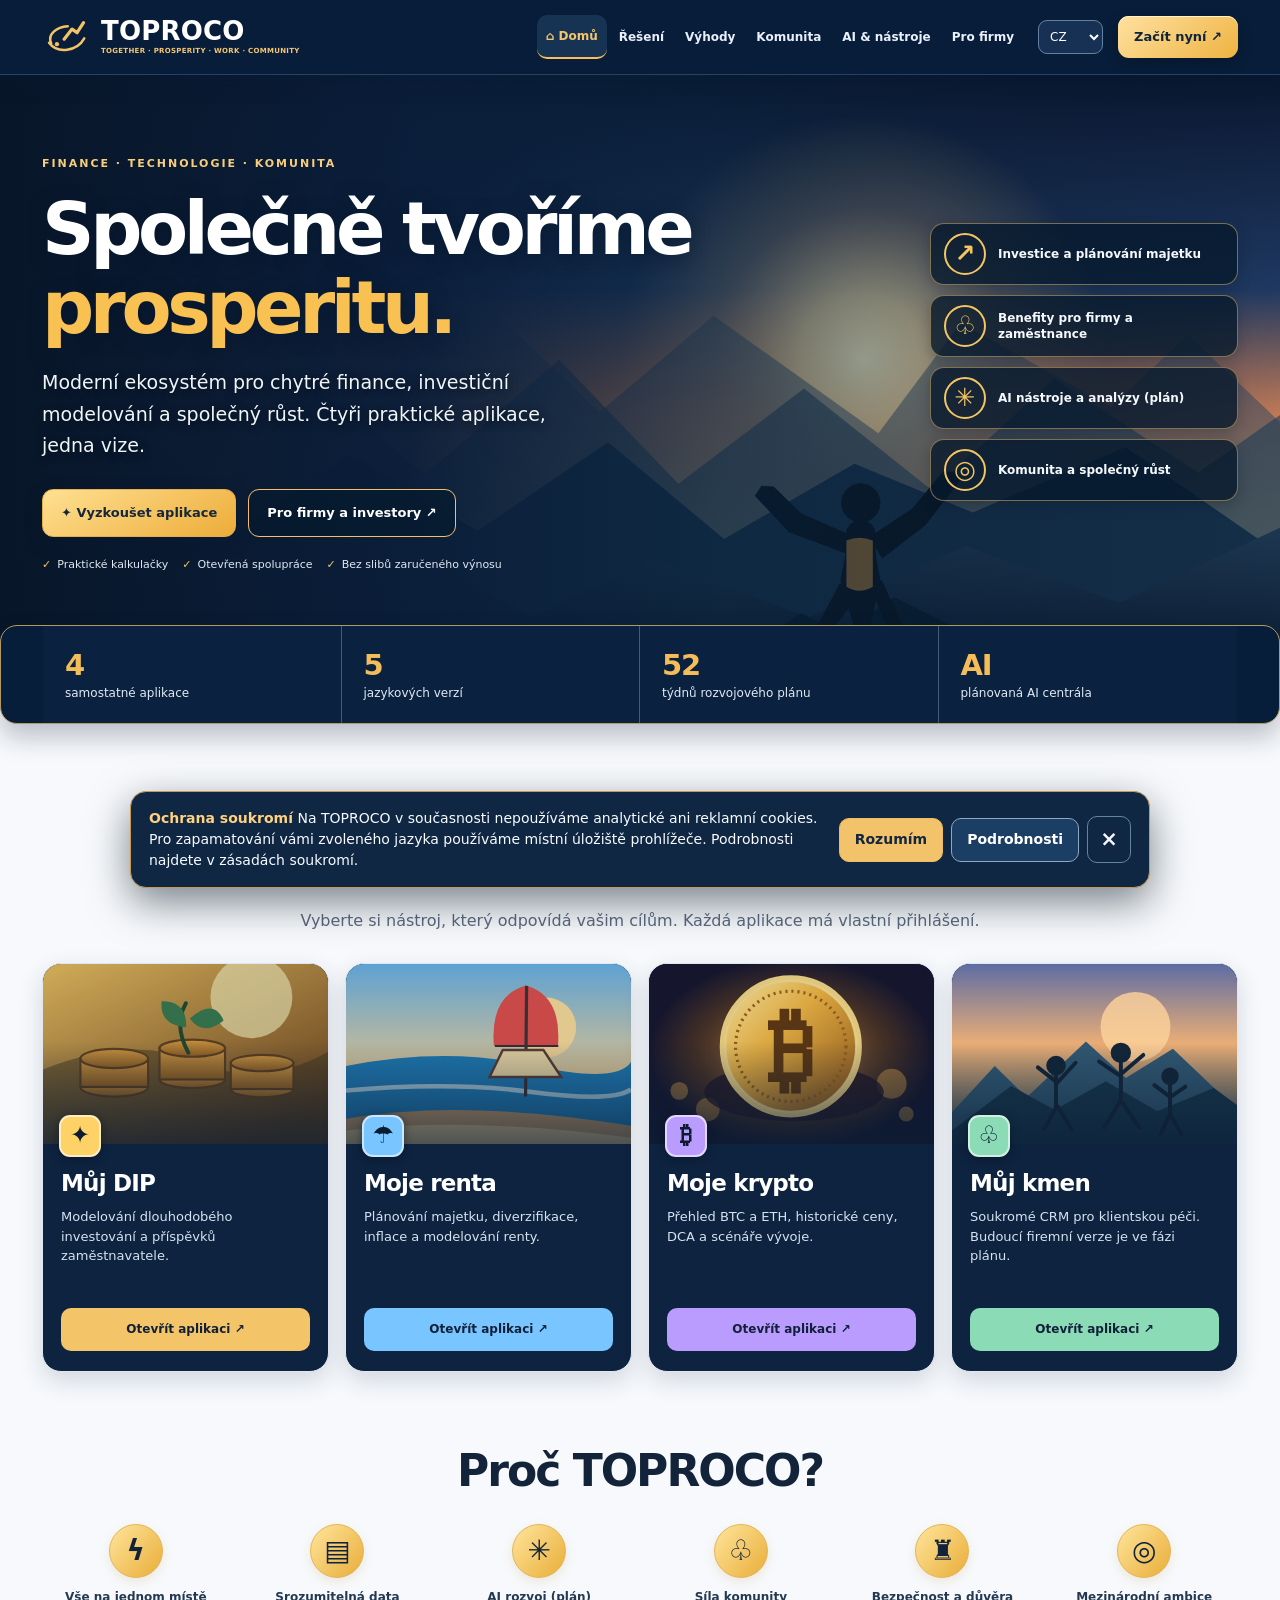
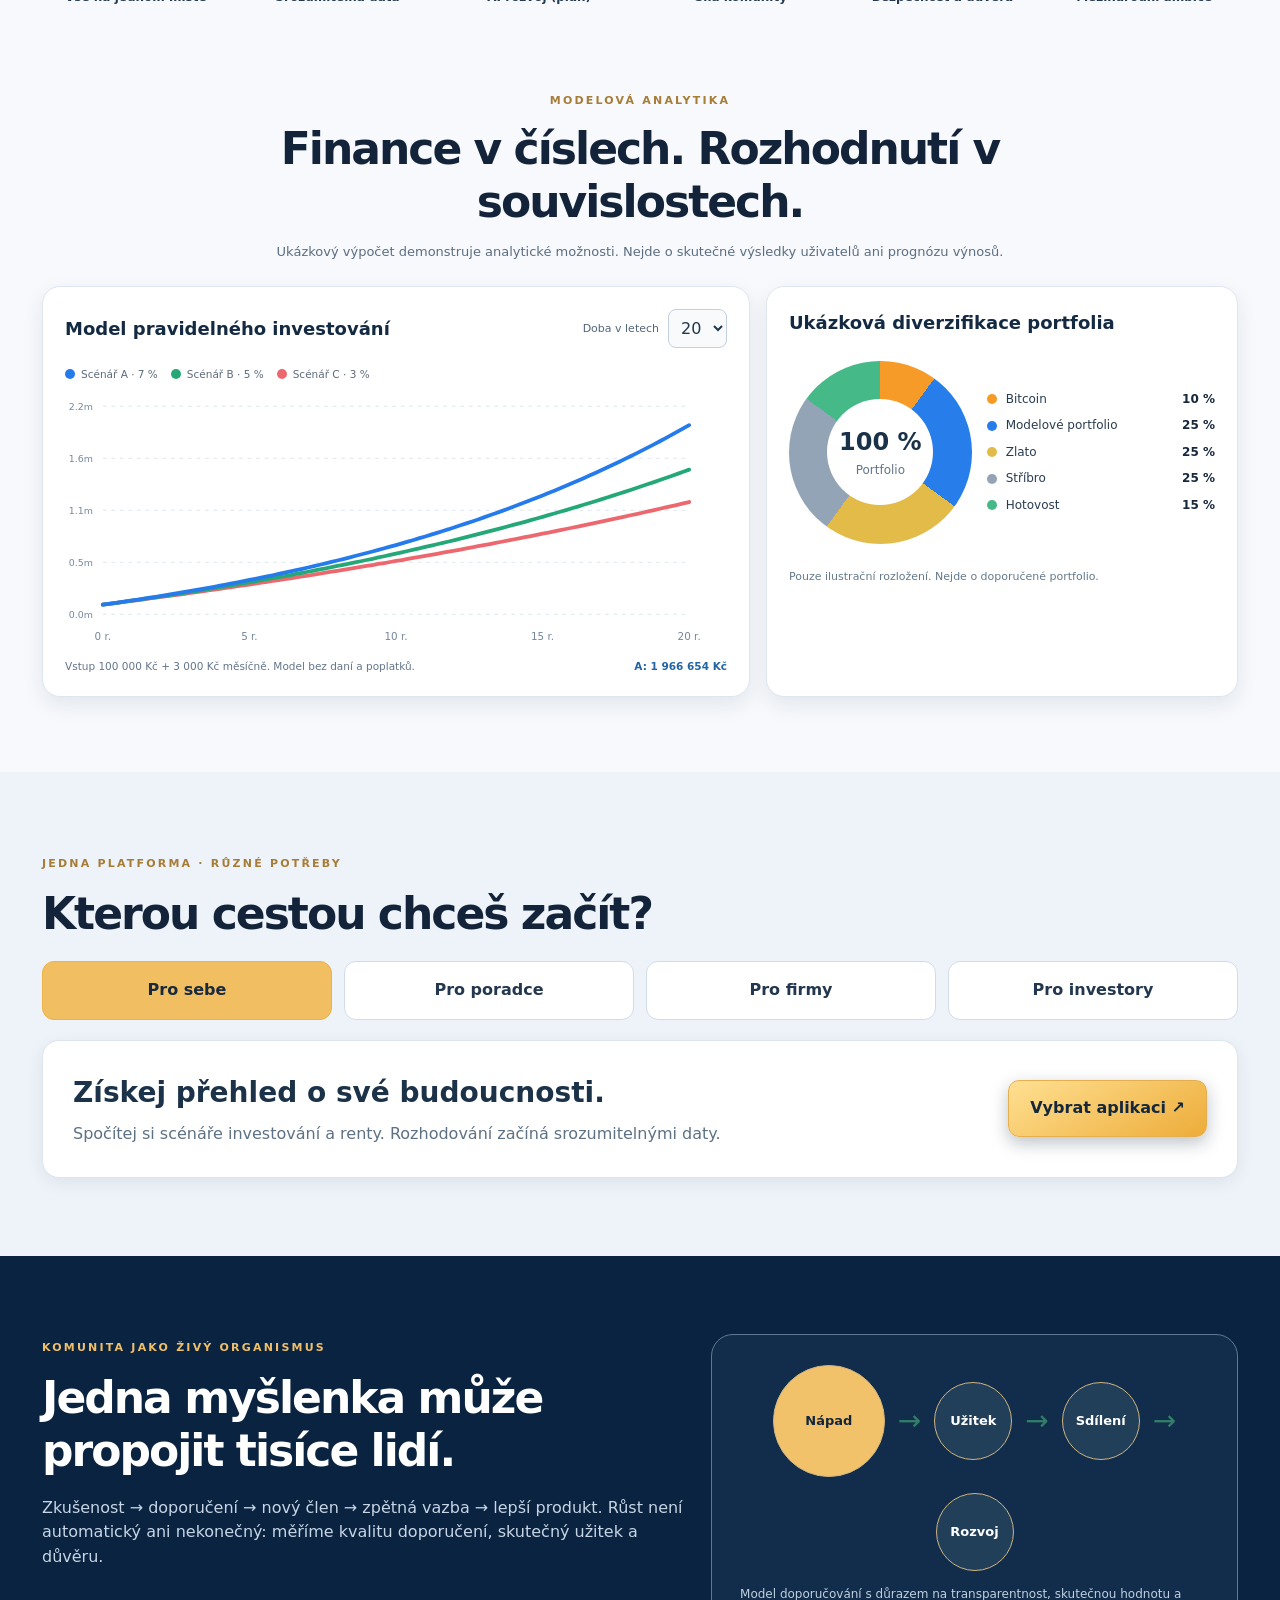
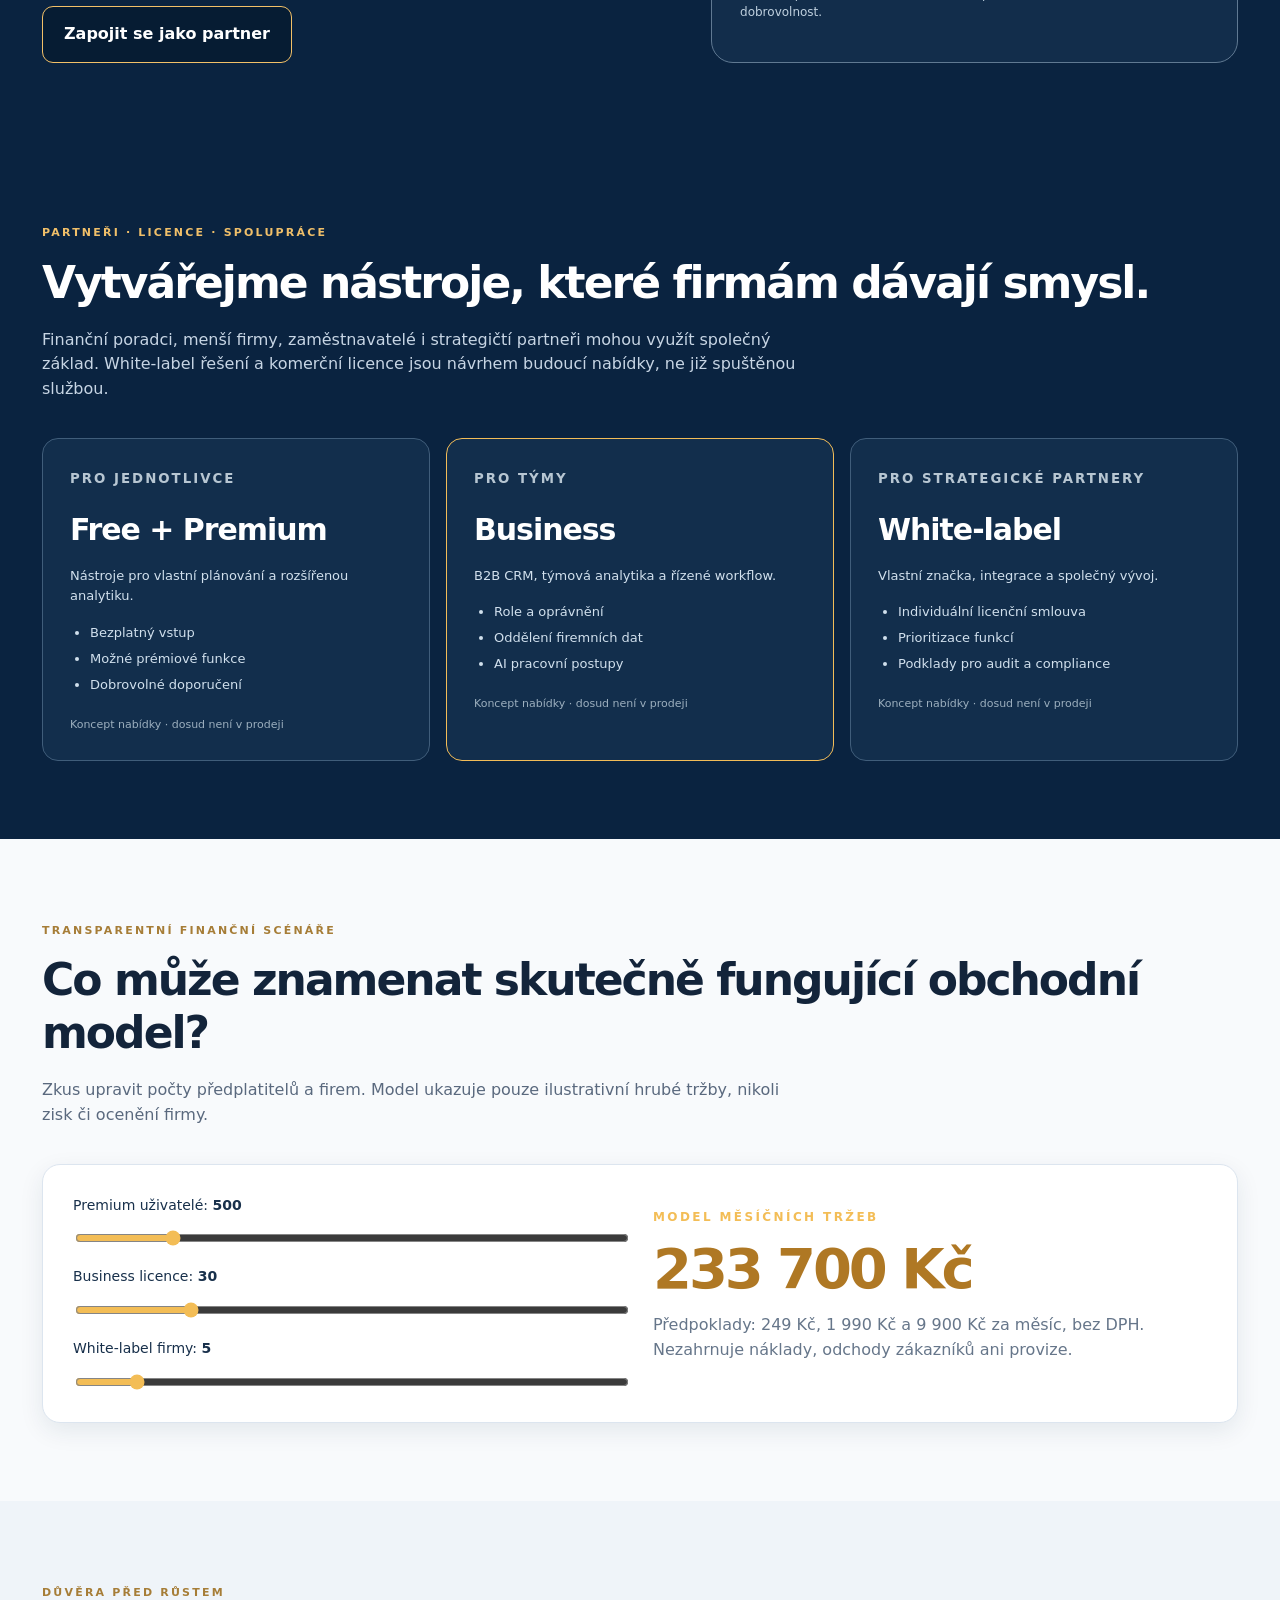
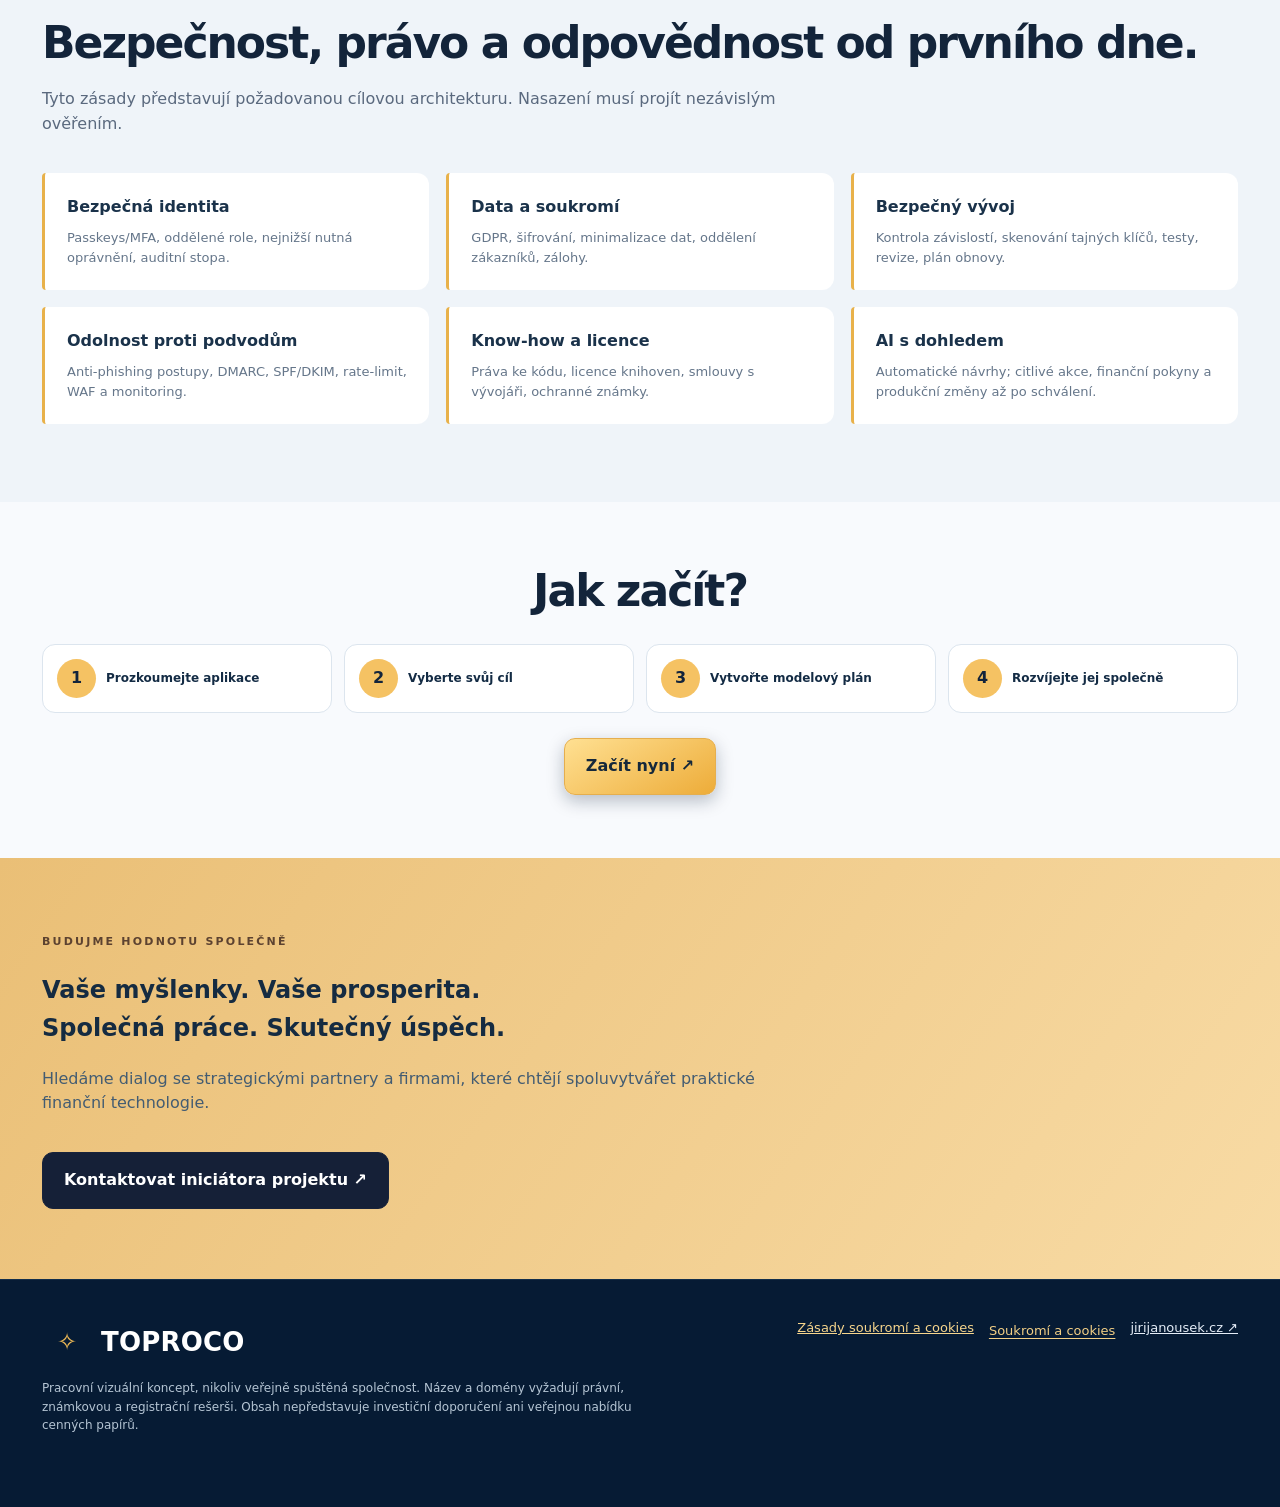
==== commit d25e867b: "Integrate accessible privacy notice and policy with five languages, avoid default language storage" ====
--- a/index.html
+++ b/index.html
@@ -1,5 +1,5 @@
 <!doctype html>
-<html lang="cs"><head><meta charset="UTF-8"><meta name="viewport" content="width=device-width,initial-scale=1,viewport-fit=cover"><meta name="color-scheme" content="light"><meta name="theme-color" content="#0b1221"><meta name="description" content="TOPROCO: čtyři finanční nástroje, jedna komunita. Plánujte rentu, poznávejte trhy, řešte DIP a rozvíjejte obchodní vztahy."><meta name="robots" content="noindex,nofollow"><meta property="og:type" content="website"><meta property="og:locale" content="cs_CZ"><meta property="og:site_name" content="TOPROCO"><meta property="og:title" content="TOPROCO – Společně tvoříme prosperitu"><meta property="og:description" content="Čtyři finanční aplikace, jedna komunita a společný prostor pro rozvoj."><meta name="twitter:card" content="summary"><link rel="icon" href="/favicon.svg" type="image/svg+xml"><title>TOPROCO | Vaše myšlenky. Vaše prosperita.</title>
+<html lang="cs"><head><meta charset="UTF-8"><meta name="viewport" content="width=device-width,initial-scale=1,viewport-fit=cover"><meta name="color-scheme" content="light"><meta name="theme-color" content="#0b1221"><meta name="description" content="TOPROCO: čtyři finanční nástroje, jedna komunita. Plánujte rentu, poznávejte trhy, řešte DIP a rozvíjejte obchodní vztahy."><meta name="robots" content="noindex,nofollow"><meta property="og:type" content="website"><meta property="og:locale" content="cs_CZ"><meta property="og:site_name" content="TOPROCO"><meta property="og:title" content="TOPROCO – Společně tvoříme prosperitu"><meta property="og:description" content="Čtyři finanční aplikace, jedna komunita a společný prostor pro rozvoj."><meta name="twitter:card" content="summary"><link rel="icon" href="/favicon.svg" type="image/svg+xml"><link rel="stylesheet" href="/privacy.css"><title>TOPROCO | Vaše myšlenky. Vaše prosperita.</title>
 <style>
 :root{--bg:#0a1120;--bg2:#111c2c;--panel:#152135;--panel2:#1b2b40;--text:#f4f4ee;--muted:#a5b4c6;--gold:#edc68b;--peach:#ce9a66;--teal:#77d0c1;--border:#ffffff24;--max:1240px;color-scheme:dark}
 *{box-sizing:border-box}html{scroll-behavior:smooth;scroll-padding-top:100px}body{margin:0;background:var(--bg);color:var(--text);font:16px/1.55 system-ui,-apple-system,'Segoe UI',Arial,sans-serif;overflow-x:hidden}a{color:inherit}button,input,select{font:inherit}button{cursor:pointer}button:focus-visible,a:focus-visible,select:focus-visible,input:focus-visible{outline:3px solid var(--gold);outline-offset:4px}img,svg{max-width:100%}.container{max-width:var(--max);padding:0 26px;margin:auto}.muted{color:var(--muted)}.sr-only{position:absolute;width:1px;height:1px;overflow:hidden;clip:rect(0,0,0,0)}
@@ -70,6 +70,11 @@
 @media(max-width:365px){.brand-sub{display:none}.brand-name{font-size:20px}.product-grid{grid-template-columns:1fr}.product-cover{height:170px}.product-body{min-height:0}.hero-capabilities b{font-size:9px}}
 @media(prefers-reduced-motion:reduce){.product-cover img,.btn{transition:none!important}}
 
+
+.tp-privacy-footer-links{display:flex;flex-wrap:wrap;align-items:flex-start;gap:15px;max-width:450px}
+.tp-privacy-footer-links>a{font-size:13px;color:#f6d58c}
+.tp-privacy-footer-links>a:last-child{color:#e5edf7}
+@media(max-width:600px){.tp-privacy-footer-links{flex-direction:column;gap:8px}}
 </style></head><body>
 <a class="skip" href="#content">Přeskočit na obsah</a>
 <header><div class="container bar">
@@ -98,7 +103,7 @@
 <section class="section alt" id="bezpecnost"><div class="container"><span class="kicker" data-i="securityKicker">DŮVĚRA PŘED RŮSTEM</span><h2 data-i="securityTitle">Bezpečnost, právo a odpovědnost od prvního dne.</h2><p class="section-intro" data-i="securityLead">Tyto zásady představují požadovanou cílovou architekturu. Nasazení musí projít nezávislým ověřením.</p><div class="security-list"><div class="security-item"><b data-i="sec1Title">Bezpečná identita</b><p data-i="sec1Text">Passkeys/MFA, oddělené role, nejnižší nutná oprávnění, auditní stopa.</p></div><div class="security-item"><b data-i="sec2Title">Data a soukromí</b><p data-i="sec2Text">GDPR, šifrování, minimalizace dat, oddělení zákazníků, zálohy.</p></div><div class="security-item"><b data-i="sec3Title">Bezpečný vývoj</b><p data-i="sec3Text">Kontrola závislostí, skenování tajných klíčů, testy, revize, plán obnovy.</p></div><div class="security-item"><b data-i="sec4Title">Odolnost proti podvodům</b><p data-i="sec4Text">Anti-phishing postupy, DMARC, SPF/DKIM, rate-limit, WAF a monitoring.</p></div><div class="security-item"><b data-i="sec5Title">Know-how a licence</b><p data-i="sec5Text">Práva ke kódu, licence knihoven, smlouvy s vývojáři, ochranné známky.</p></div><div class="security-item"><b data-i="sec6Title">AI s dohledem</b><p data-i="sec6Text">Automatické návrhy; citlivé akce, finanční pokyny a produkční změny až po schválení.</p></div></div></div></section>
 <section class="getting-started section" id="zacit"><div class="container"><h2 data-i="stepsTitle">Jak začít?</h2><div class="start-grid"><div class="start-step"><span>1</span><b data-i="step1">Prozkoumejte aplikace</b></div><div class="start-step"><span>2</span><b data-i="step2">Vyberte svůj cíl</b></div><div class="start-step"><span>3</span><b data-i="step3">Vytvořte modelový plán</b></div><div class="start-step"><span>4</span><b data-i="step4">Rozvíjejte jej společně</b></div></div><a class="btn btn-primary" href="#produkty" data-i="navStart">Začít nyní ↗</a></div></section>
 <section class="cta"><div class="container"><span class="kicker" style="color:#5c4230" data-i="lastKicker">BUDUJME HODNOTU SPOLEČNĚ</span><h2 data-i="lastTitle">Vaše myšlenky. Vaše prosperita.<br>Společná práce. Skutečný úspěch.</h2><p class="section-intro" data-i="lastLead">Hledáme dialog se strategickými partnery a firmami, které chtějí spoluvytvářet praktické finanční technologie.</p><a href="https://jirijanousek.cz/" target="_blank" rel="noopener noreferrer" class="btn" data-i="lastButton">Kontaktovat iniciátora projektu ↗</a></div></section>
-</main><footer class="footer"><div class="container footer-grid"><div><a class="logo" href="#top"><span class="logo-mark" aria-hidden="true">✧</span><span class="brand-name">TOPROCO</span></a><p data-i="footerText">Pilotní veřejná prezentace, nikoliv spuštěná společnost. Název a domény vyžadují právní, známkovou a registrační rešerši. Obsah nepředstavuje investiční doporučení ani veřejnou nabídku cenných papírů.</p></div><div><a href="https://jirijanousek.cz/" target="_blank" rel="noopener noreferrer">jirijanousek.cz ↗</a></div></div></footer>
+</main><footer class="footer"><div class="container footer-grid"><div><a class="logo" href="#top"><span class="logo-mark" aria-hidden="true">✧</span><span class="brand-name">TOPROCO</span></a><p data-i="footerText">Pilotní veřejná prezentace, nikoliv spuštěná společnost. Název a domény vyžadují právní, známkovou a registrační rešerši. Obsah nepředstavuje investiční doporučení ani veřejnou nabídku cenných papírů.</p></div><div class="tp-privacy-footer-links"><a href="/privacy.html" rel="nofollow" data-i="privacyPolicyFooter">Soukromí a cookies</a><button type="button" data-toproco-privacy-open class="tp-privacy-footer-action">Nastavení soukromí</button><a href="https://jirijanousek.cz/" target="_blank" rel="noopener noreferrer">jirijanousek.cz ↗</a></div></div></footer>
 <script>
 'use strict';
 const dict={
@@ -115,13 +120,18 @@
 Object.assign(dict.en,{"navHome":"⌂ Home","navProducts":"Solutions","navBenefits":"Benefits","navInsights":"AI & Tools","navStart":"Get started ↗","heroEyebrow":"FINANCE · TECHNOLOGY · COMMUNITY","heroTitle":"Together we create<br><em>prosperity.</em>","heroLead":"A modern ecosystem for financial planning, investment modelling and shared growth. Four practical apps, one vision.","heroPrimary":"✦ Explore our apps","heroSecondary":"For companies & investors ↗","heroCap1":"Investing and wealth planning","heroCap2":"Benefits for employers and teams","heroCap3":"AI tools and insights (planned)","heroCap4":"Community and shared growth","statOne":"independent apps","statTwo":"language versions","statThree":"planned AI control centre","statFour":"weeks in the roadmap","productsTitle":"Solutions designed for growth","productsLead":"Pick the tool that fits your goals. Each app uses its own account and login.","partnerApp":"Open app ↗","benefitsTitle":"Why TOPROCO?","why1":"One connected ecosystem","why2":"Clear, usable data","why3":"AI development (planned)","why4":"Power of community","why5":"Security and trust","why6":"International ambition","insightKicker":"ILLUSTRATIVE ANALYTICS","insightTitle":"Financial numbers, placed in context.","insightLead":"This demonstration is hypothetical, not actual performance or a return forecast.","chartTitle":"Monthly investment model","chartYears":"Years","chartA":"Scenario A · 7%","chartB":"Scenario B · 5%","chartC":"Scenario C · 3%","chartAssumption":"CZK 100,000 initially + CZK 3,000 monthly. Excludes taxes and fees.","allocationTitle":"Illustrative portfolio allocation","donutLabel":"Portfolio","allocPermanent":"Model portfolio","allocGold":"Gold","allocSilver":"Silver","allocCash":"Cash","allocationFoot":"Illustration only. Not a recommended allocation.","stepsTitle":"How to start","step1":"Explore the apps","step2":"Choose your goal","step3":"Build an illustrative plan","step4":"Grow with the community"});
 Object.assign(dict.es,{"navHome":"⌂ Inicio","navProducts":"Soluciones","navBenefits":"Ventajas","navInsights":"IA y herramientas","navStart":"Empezar ↗","heroEyebrow":"FINANZAS · TECNOLOGÍA · COMUNIDAD","heroTitle":"Juntos creamos<br><em>prosperidad.</em>","heroLead":"Un ecosistema moderno para planificar las finanzas, modelar inversiones y crecer juntos. Cuatro aplicaciones, una visión.","heroPrimary":"✦ Explorar aplicaciones","heroSecondary":"Empresas e inversores ↗","heroCap1":"Inversión y planificación patrimonial","heroCap2":"Beneficios para empresas y empleados","heroCap3":"Herramientas de IA (proyecto)","heroCap4":"Comunidad y crecimiento compartido","statOne":"aplicaciones independientes","statTwo":"versiones lingüísticas","statThree":"centro de IA planificado","statFour":"semanas de desarrollo","productsTitle":"Soluciones para crecer","productsLead":"Elige la herramienta que se adapta a tus objetivos. Cada aplicación tiene su propio acceso.","partnerApp":"Abrir aplicación ↗","benefitsTitle":"¿Por qué TOPROCO?","why1":"Todo en un lugar","why2":"Datos claros","why3":"Desarrollo con IA (plan)","why4":"Fuerza de la comunidad","why5":"Seguridad y confianza","why6":"Ambición internacional","insightKicker":"ANÁLISIS ILUSTRATIVO","insightTitle":"Finanzas en cifras y contexto.","insightLead":"El cálculo es hipotético; no muestra resultados reales ni pronostica rendimientos.","chartTitle":"Modelo de inversión periódica","chartYears":"Años","chartA":"Escenario A · 7 %","chartB":"Escenario B · 5 %","chartC":"Escenario C · 3 %","chartAssumption":"Inicial: 100 000 CZK + 3 000 CZK mensuales. Sin impuestos ni comisiones.","allocationTitle":"Diversificación ilustrativa","donutLabel":"Cartera","allocPermanent":"Cartera modelo","allocGold":"Oro","allocSilver":"Plata","allocCash":"Efectivo","allocationFoot":"Solo ejemplo, no recomendación.","stepsTitle":"Cómo empezar","step1":"Explora las aplicaciones","step2":"Elige tu objetivo","step3":"Crea un plan ilustrativo","step4":"Crece con la comunidad"});
 Object.assign(dict.zh,{"navHome":"⌂ 首页","navProducts":"解决方案","navBenefits":"优势","navInsights":"AI 与工具","navStart":"立即体验 ↗","heroEyebrow":"金融 · 技术 · 社区","heroTitle":"携手创造<br><em>共同繁荣。</em>","heroLead":"一个用于财务规划、投资模拟与共同成长的现代平台。四款实用应用，一个共同愿景。","heroPrimary":"✦ 探索应用","heroSecondary":"企业与投资者 ↗","heroCap1":"投资与财富规划","heroCap2":"企业与员工福利","heroCap3":"人工智能工具（规划中）","heroCap4":"社区与共同成长","statOne":"独立应用","statTwo":"语言版本","statThree":"规划中的 AI 管理中心","statFour":"周发展计划","productsTitle":"助力成长的解决方案","productsLead":"选择符合目标的工具。每款应用拥有独立的登录机制。","partnerApp":"打开应用 ↗","benefitsTitle":"为什么选择 TOPROCO？","why1":"一体化生态系统","why2":"清晰易懂的数据","why3":"人工智能研发（规划中）","why4":"社区的力量","why5":"安全与信任","why6":"国际发展愿景","insightKicker":"模拟分析","insightTitle":"让数字更有意义。","insightLead":"以下为假设计算，不代表真实业绩或未来回报。","chartTitle":"定期投资模拟","chartYears":"年数","chartA":"情景 A · 7%","chartB":"情景 B · 5%","chartC":"情景 C · 3%","chartAssumption":"初始 100,000 捷克克朗，每月 3,000；未考虑税费。","allocationTitle":"示例资产配置","donutLabel":"投资组合","allocPermanent":"模拟组合","allocGold":"黄金","allocSilver":"白银","allocCash":"现金","allocationFoot":"仅供展示，不构成投资建议。","stepsTitle":"如何开始","step1":"探索应用","step2":"选择目标","step3":"制定模拟计划","step4":"与社区共同成长"});
+Object.assign(dict.cs,{privacyPolicyFooter:"Zásady soukromí a cookies"});
+Object.assign(dict.sk,{privacyPolicyFooter:"Zásady súkromia a cookies"});
+Object.assign(dict.en,{privacyPolicyFooter:"Privacy and cookies"});
+Object.assign(dict.es,{privacyPolicyFooter:"Privacidad y cookies"});
+Object.assign(dict.zh,{privacyPolicyFooter:"隐私与 Cookie"});
 const audienceDict={cs:{person:['Získej přehled o své budoucnosti.','Spočítej si scénáře investování a renty. Rozhodování začíná srozumitelnými daty.','Vybrat aplikaci ↗','#produkty'],advisor:['Pomáhej klientům srozumitelně.','Modelové výpočty, přehled portfolií a plánovaná firemní verze CRM.','Prozkoumat produkty ↗','#produkty'],company:['Zaměstnanecké benefity i obchodní workflow.','Ukázky DIP a návrh licenčních řešení pro pracovní týmy.','Zjistit více ↗','#partneri'],investor:['Podpoř vývoj ověřený skutečnou poptávkou.','Hledáme strategické partnery; skutečná investiční nabídka vyžaduje právní přípravu a ověření výsledků.','Strategické partnerství ↗','#partneri']},en:{person:['Plan your future with confidence.','Explore investment and retirement scenarios with understandable numbers.','Choose a tool ↗','#produkty'],advisor:['Give clients clearer conversations.','Planning tools, portfolio views and a proposed team CRM.','Explore products ↗','#produkty'],company:['Better benefits, better workflows.','DIP examples and a planned B2B licence stack.','Learn more ↗','#partneri'],investor:['Support products validated by demand.','We seek strategic partnerships; any equity offer requires separate legal work.','Partnerships ↗','#partneri']},sk:{person:['Plánujte svoju budúcnosť.','Investičné a rentové scenáre s jasnými číslami.','Vybrať aplikáciu ↗','#produkty'],advisor:['Zrozumiteľnejšia starostlivosť.','Modelovanie a plánované tímové CRM.','Preskúmať ↗','#produkty'],company:['Benefity a obchodné procesy.','DIP a plánované licencie pre firmy.','Viac informácií ↗','#partneri'],investor:['Podporte overiteľnú hodnotu.','Strategické partnerstvá, nie verejná investičná ponuka.','Partnerstvo ↗','#partneri']},es:{person:['Planifica tu futuro.','Escenarios de inversión y renta con números claros.','Elegir herramienta ↗','#produkty'],advisor:['Mejora la comunicación con clientes.','Modelos financieros y CRM de equipo proyectado.','Explorar productos ↗','#produkty'],company:['Beneficios y flujos de trabajo.','Ejemplos DIP y licencias B2B planificadas.','Saber más ↗','#partneri'],investor:['Apoya el valor validado.','Colaboraciones estratégicas, no una oferta de inversión pública.','Colaboración ↗','#partneri']},zh:{person:['规划你的未来。','用清晰数据查看投资和退休收入情景。','选择产品 ↗','#produkty'],advisor:['帮助客户理解选择。','模型工具与规划中的团队 CRM。','探索产品 ↗','#produkty'],company:['员工福利与业务流程。','DIP 方案和规划中的企业授权。','了解更多 ↗','#partneri'],investor:['支持有真实需求的产品。','寻求战略合作，不是公开证券发行。','合作详情 ↗','#partneri']}};
 const $=id=>document.getElementById(id);let lang='cs';let audience='person';
 function updateAudience(){const v=audienceDict[lang][audience];$('audTitle').textContent=v[0];$('audText').textContent=v[1];$('audLink').textContent=v[2];$('audLink').setAttribute('href',v[3]);}
-function applyLanguage(code){lang=dict[code]?code:'cs';document.documentElement.lang=lang;document.querySelectorAll('[data-i]').forEach(el=>{const value=dict[lang][el.dataset.i];if(value===undefined)return;if(el.dataset.i==='heroTitle'||el.dataset.i==='lastTitle')el.innerHTML=value;else el.textContent=value});$('lang').value=lang;updateAudience();try{localStorage.setItem('toproco-language',lang)}catch(e){}}
+function applyLanguage(code,persist=false){lang=dict[code]?code:'cs';document.documentElement.lang=lang;document.querySelectorAll('[data-i]').forEach(el=>{const value=dict[lang][el.dataset.i];if(value===undefined)return;if(el.dataset.i==='heroTitle'||el.dataset.i==='lastTitle')el.innerHTML=value;else el.textContent=value});$('lang').value=lang;updateAudience();if(persist){try{localStorage.setItem('toproco-language',lang)}catch(e){}}}
 document.querySelectorAll('[data-audience]').forEach(b=>b.addEventListener('click',()=>{audience=b.dataset.audience;document.querySelectorAll('[data-audience]').forEach(x=>{const selected=x===b;x.classList.toggle('selected',selected);x.setAttribute('aria-selected',String(selected))});updateAudience()}));
 const fmt=new Intl.NumberFormat('cs-CZ');function updateCalc(){const a=+$('premium').value,b=+$('business').value,c=+$('white').value;$('vPremium').textContent=fmt.format(a);$('vBusiness').textContent=fmt.format(b);$('vWhite').textContent=fmt.format(c);$('revenue').textContent=fmt.format(a*249+b*1990+c*9900)+' Kč'}['premium','business','white'].forEach(id=>$(id).addEventListener('input',updateCalc));
-$('lang').addEventListener('change',e=>applyLanguage(e.target.value));const menuButton=$('mobileNavButton'),drop=$('navDrop');function closeNav(){drop.classList.remove('open');menuButton.setAttribute('aria-expanded','false');menuButton.textContent='☰'}menuButton.addEventListener('click',()=>{const v=!drop.classList.contains('open');drop.classList.toggle('open',v);menuButton.setAttribute('aria-expanded',String(v));menuButton.textContent=v?'✕':'☰'});drop.querySelectorAll('a').forEach(x=>x.addEventListener('click',closeNav));document.addEventListener('click',e=>{if(drop.classList.contains('open')&&!e.target.closest('#navDrop')&&!e.target.closest('#mobileNavButton'))closeNav()});document.addEventListener('keydown',e=>{if(e.key==='Escape')closeNav()});
+$('lang').addEventListener('change',e=>applyLanguage(e.target.value,true));const menuButton=$('mobileNavButton'),drop=$('navDrop');function closeNav(){drop.classList.remove('open');menuButton.setAttribute('aria-expanded','false');menuButton.textContent='☰'}menuButton.addEventListener('click',()=>{const v=!drop.classList.contains('open');drop.classList.toggle('open',v);menuButton.setAttribute('aria-expanded',String(v));menuButton.textContent=v?'✕':'☰'});drop.querySelectorAll('a').forEach(x=>x.addEventListener('click',closeNav));document.addEventListener('click',e=>{if(drop.classList.contains('open')&&!e.target.closest('#navDrop')&&!e.target.closest('#mobileNavButton'))closeNav()});document.addEventListener('keydown',e=>{if(e.key==='Escape')closeNav()});
 
 /* Illustrative investment curves, not forecasts */
 function investmentFV(years,yearlyRate){const m=yearlyRate/12,n=years*12;return 100000*Math.pow(1+m,n)+3000*(Math.pow(1+m,n)-1)/m;}
@@ -134,4 +144,4 @@
 $('chartHorizon').addEventListener('change',renderChart);
 
 let savedLang='cs';try{savedLang=localStorage.getItem('toproco-language')||'cs'}catch(e){}applyLanguage(savedLang);updateCalc();renderChart();
-</script></body></html>+</script><script src="/privacy.js"></script></body></html>
--- a/privacy.css
+++ b/privacy.css
@@ -0,0 +1,26 @@
+/* TOPROCO privacy UX: compact, non-blocking, responsive, accessible */
+.tp-privacy-banner[hidden],.tp-privacy-dialog[hidden]{display:none!important}
+.tp-privacy-banner{position:fixed;z-index:120;left:max(12px,env(safe-area-inset-left));right:max(12px,env(safe-area-inset-right));bottom:max(12px,env(safe-area-inset-bottom));max-width:1020px;margin:0 auto;padding:16px 18px;background:#102743;color:#f8fbff;border:1px solid #c69953;border-radius:16px;box-shadow:0 14px 40px #06131c85;display:flex;align-items:center;gap:16px;justify-content:space-between;flex-wrap:wrap;font-size:14px;line-height:1.5}
+.tp-privacy-banner p{margin:0;max-width:670px;flex:1 1 420px}
+.tp-privacy-banner strong{color:#ffd181}
+.tp-privacy-banner-actions{display:flex;align-items:center;gap:8px;flex:0 0 auto;flex-wrap:wrap}
+.tp-privacy-banner button,.tp-privacy-banner a,.tp-privacy-dialog button{font:inherit;font-weight:750;cursor:pointer;min-height:44px;padding:9px 15px;border-radius:10px}
+.tp-privacy-banner button:focus-visible,.tp-privacy-banner a:focus-visible,.tp-privacy-dialog button:focus-visible,.tp-privacy-toggle:focus-visible{outline:3px solid #ffd06c;outline-offset:3px}
+.tp-privacy-banner .tp-primary{border:1px solid #f0ba5e;color:#13273e;background:#f3c36b}
+.tp-privacy-banner .tp-secondary{border:1px solid #8aa7c3;color:#fff;background:#1b3f64}
+.tp-privacy-banner .tp-close{min-width:44px;padding:7px;border:1px solid #6484a4;color:#f6f8ff;background:transparent;font-size:21px}
+.tp-privacy-dialog{position:fixed;z-index:130;max-width:min(620px,calc(100vw - 26px));width:100%;max-height:calc(100dvh - 30px);overflow:auto;border:1px solid #d4bd89;border-radius:18px;padding:0;box-shadow:0 25px 80px #05182b88;background:#fff;color:#182c41}
+.tp-privacy-dialog::backdrop{background:#081b2baa;backdrop-filter:blur(3px)}
+.tp-privacy-dialog-inner{padding:clamp(18px,4vw,29px)}
+.tp-privacy-dialog h2{font-size:25px;line-height:1.2;margin:0 0 15px;color:#0e2d4b}
+.tp-privacy-dialog p{font-size:14px;line-height:1.65;color:#42586a}
+.tp-privacy-dialog .tp-category{padding:14px;border:1px solid #dbe4ed;background:#f7f9fb;border-radius:11px;margin:12px 0}
+.tp-privacy-dialog .tp-category strong{display:block;color:#123454;font-size:15px;margin-bottom:4px}
+.tp-privacy-dialog .tp-category span{display:block;color:#547085;font-size:13px}
+.tp-privacy-dialog .tp-dialog-actions{display:flex;justify-content:flex-end;align-items:center;gap:10px;flex-wrap:wrap;margin-top:20px}
+.tp-privacy-dialog .tp-dialog-actions button{color:#14283d;background:#f3c46d;border:1px solid #d0a25a}
+.tp-privacy-dialog a{color:#135ea2;text-decoration:underline}
+.tp-privacy-footer-action{appearance:none;border:0;background:transparent;padding:3px 0;color:#f2cf85;text-decoration:underline;cursor:pointer;text-underline-offset:3px;font:inherit;font-size:13px}
+.tp-privacy-footer-action:focus-visible{outline:2px solid #f2cf85;outline-offset:3px}
+@media(max-width:650px){.tp-privacy-banner{align-items:stretch;gap:10px;font-size:12px;padding:13px 12px;border-radius:13px}.tp-privacy-banner p{flex:1 1 100%}.tp-privacy-banner-actions{width:100%;display:grid;grid-template-columns:1fr 1fr 44px;gap:6px}.tp-privacy-banner button{font-size:12px;padding:8px 6px}.tp-privacy-dialog h2{font-size:21px}.tp-privacy-dialog .tp-dialog-actions button{width:100%}}
+@media(prefers-reduced-motion:reduce){.tp-privacy-dialog::backdrop{backdrop-filter:none}}
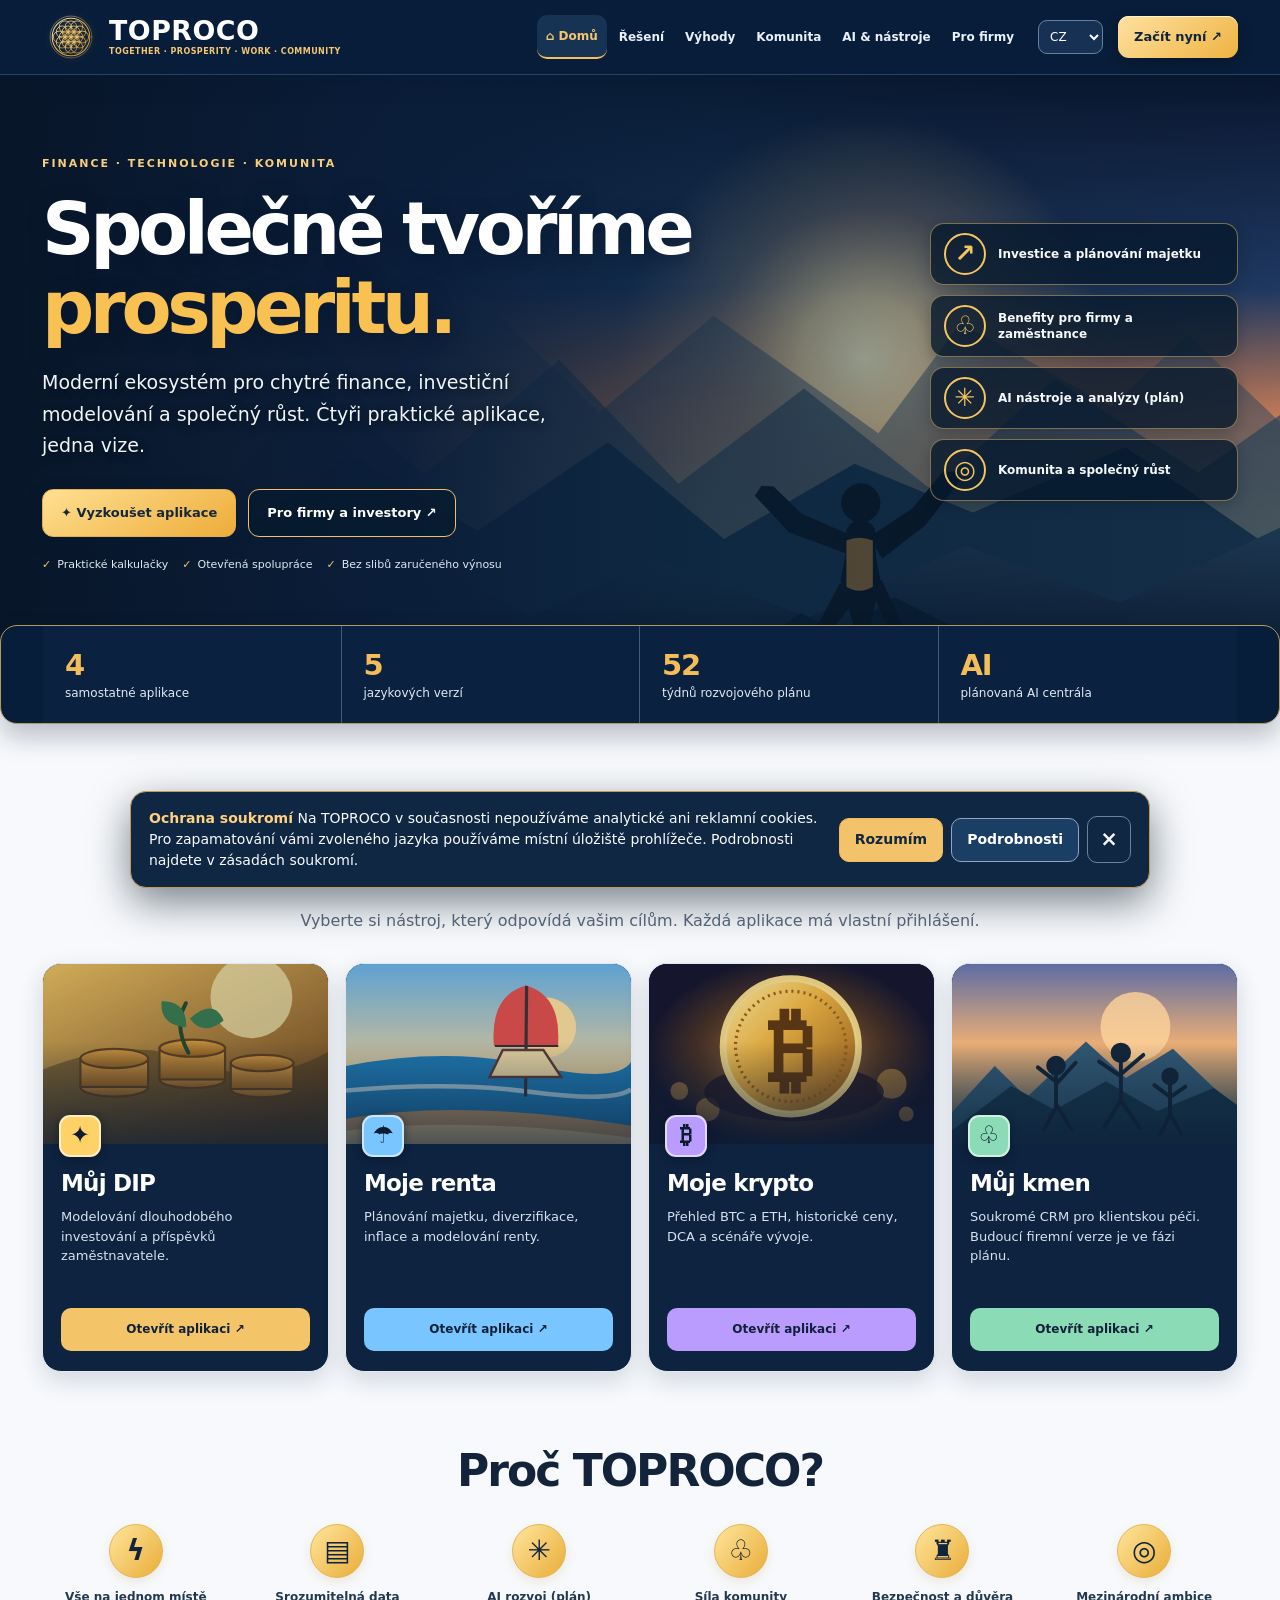
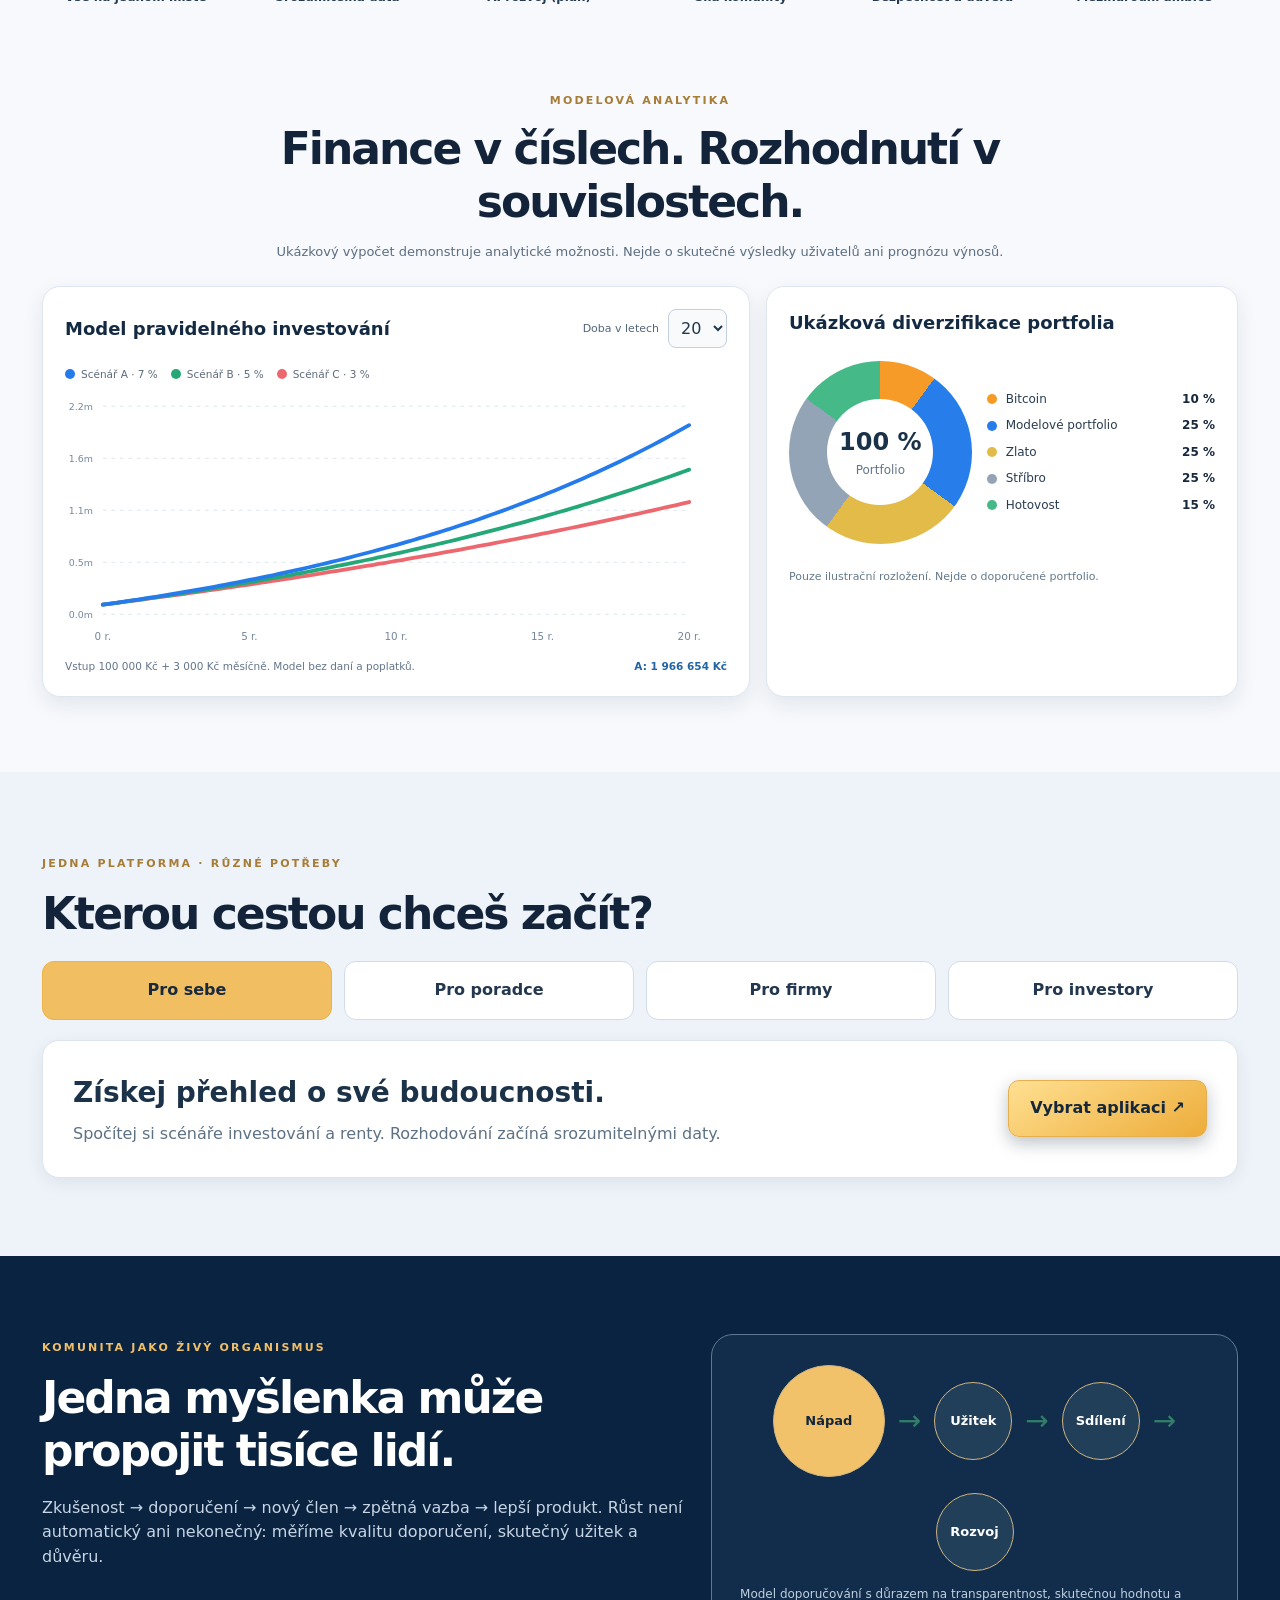
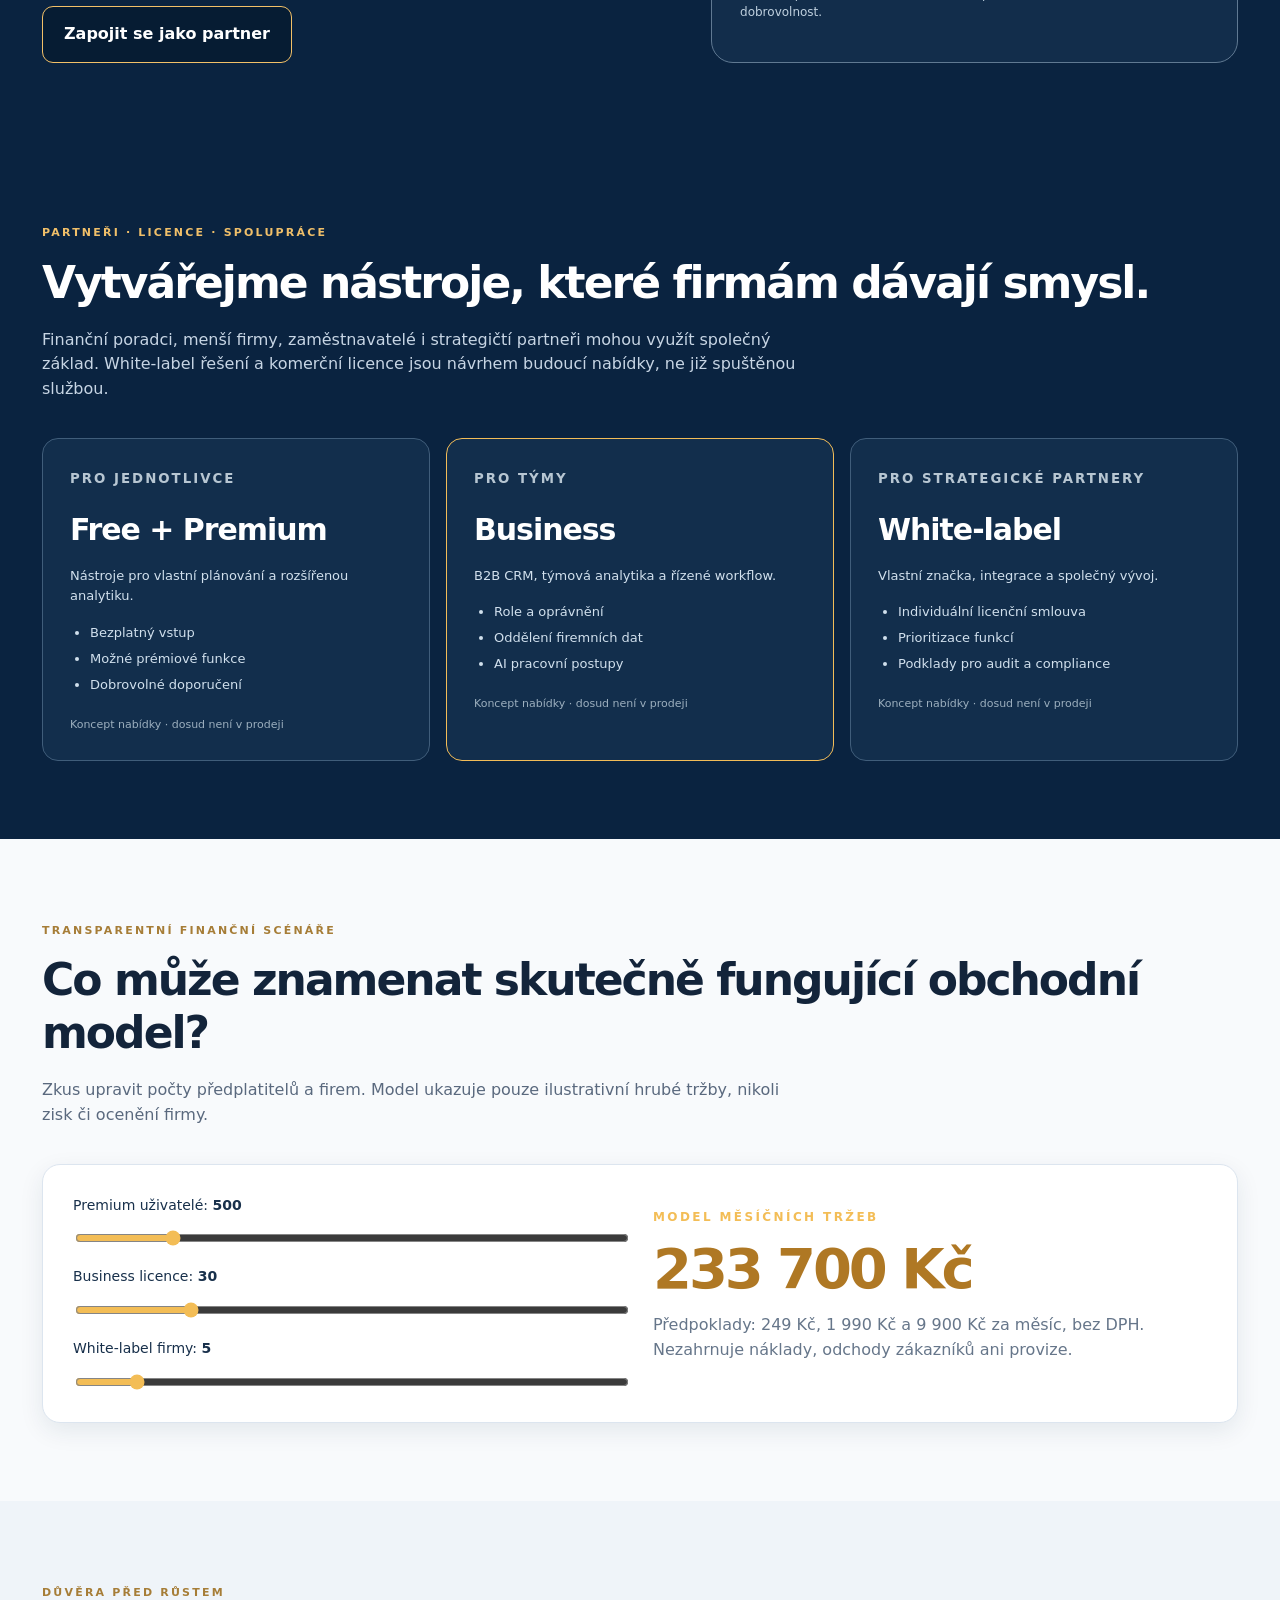
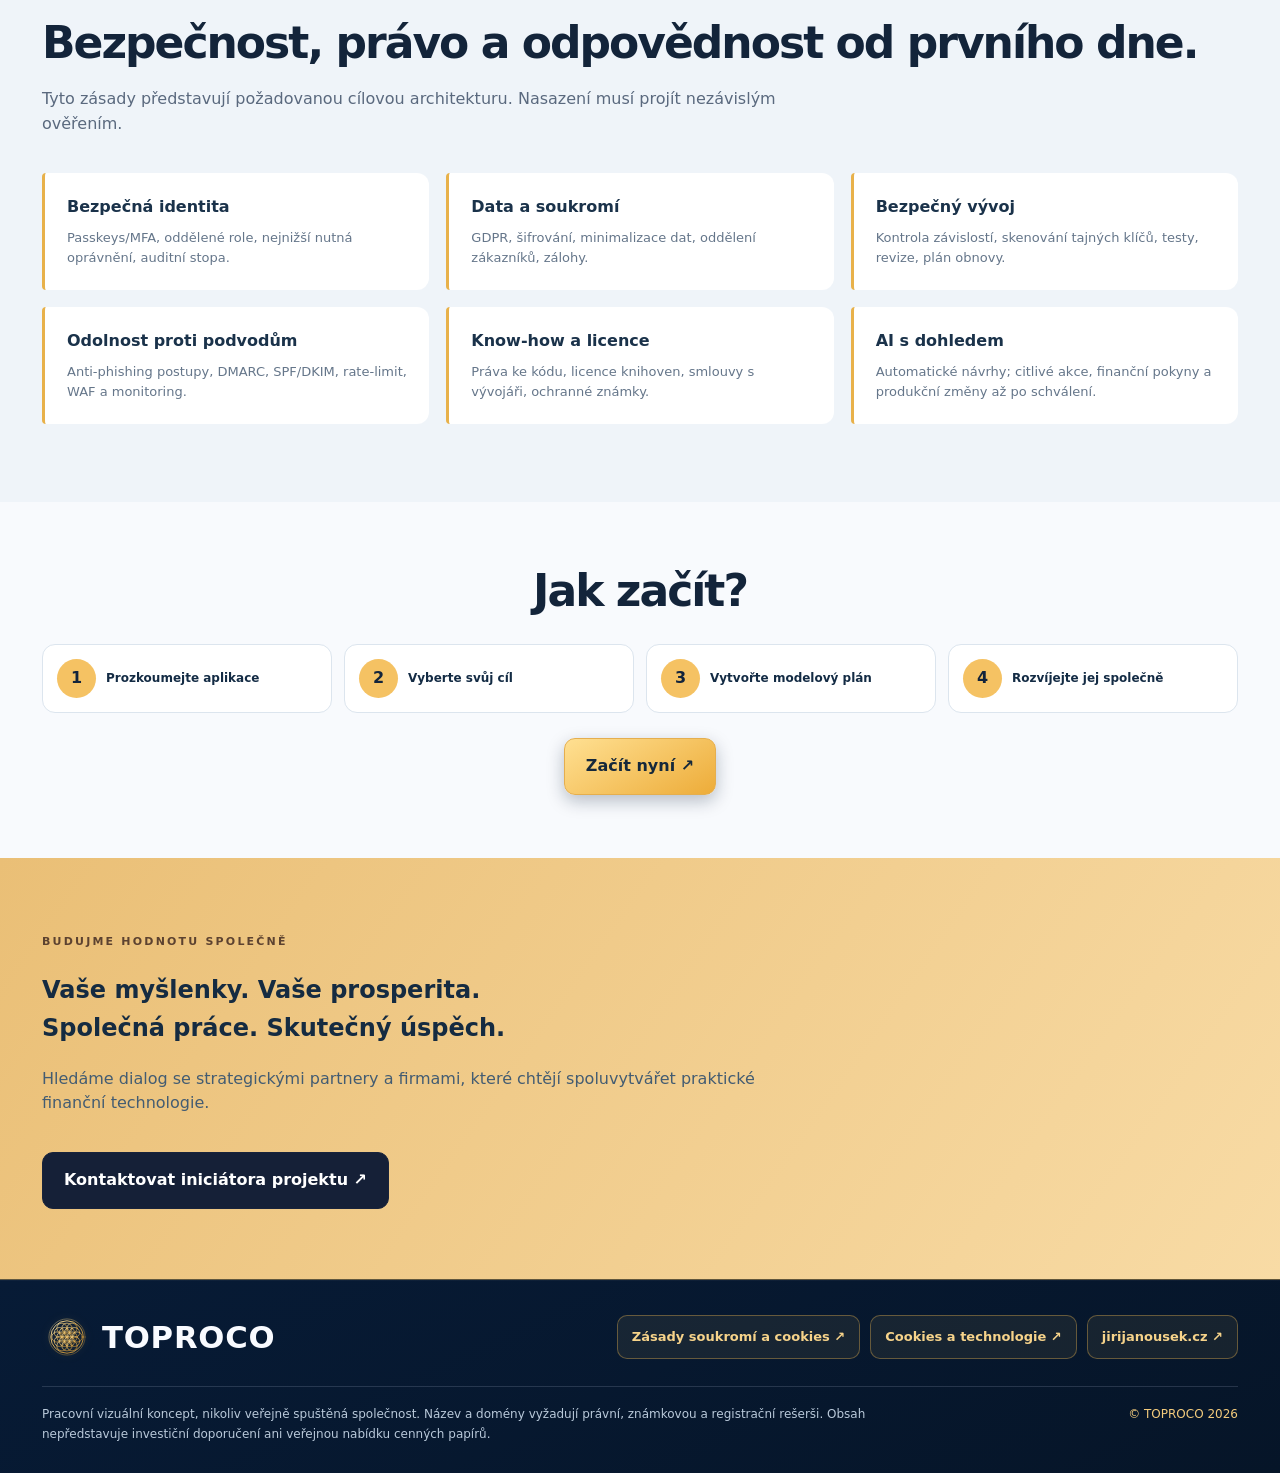
==== commit ae419c4b: "Replace TOPROCO logo with gold Flower of Life and polish responsive one-line footer links" ====
--- a/index.html
+++ b/index.html
@@ -75,10 +75,65 @@
 .tp-privacy-footer-links>a{font-size:13px;color:#f6d58c}
 .tp-privacy-footer-links>a:last-child{color:#e5edf7}
 @media(max-width:600px){.tp-privacy-footer-links{flex-direction:column;gap:8px}}
+
+/* TOPROCO 2.1 — gold Flower of Life + unified, single-row desktop footer */
+header .logo-mark,.footer .logo-mark{
+  display:grid;place-items:center;flex:0 0 58px;
+  width:58px;height:58px;margin:0;
+  padding:0;background:transparent;border:0;border-radius:0;box-shadow:none;
+}
+header .logo-mark img,.footer .logo-mark img{
+  display:block;width:100%;height:100%;object-fit:contain;
+  filter:drop-shadow(0 0 5px rgba(238,183,78,.18));
+}
+header .brand-name{font-size:clamp(22px,2.1vw,27px);letter-spacing:.018em;}
+header .brand-sub{font-size:8px;line-height:1.4;letter-spacing:.055em;color:#f3c772;white-space:normal;max-width:245px;}
+.footer{background:linear-gradient(155deg,#071b36 0%,#061528 100%);
+  border-top:1px solid rgba(242,190,87,.38);color:#edf4fb;
+  padding:32px 0 28px;box-shadow:inset 0 1px rgba(255,255,255,.03);
+}
+.footer-layout{display:flex;flex-direction:column;gap:24px;}
+.footer-top{display:flex;align-items:center;justify-content:space-between;gap:22px;min-width:0;}
+.footer-logo{flex:0 0 auto;gap:10px;white-space:nowrap;}
+.footer .footer-logo .logo-mark{width:50px;height:50px;flex-basis:50px;}
+.footer .footer-logo .brand-name{font-weight:900;font-size:clamp(24px,2.4vw,33px);letter-spacing:.025em;color:#f9fbff;}
+.footer-links{display:flex;align-items:center;justify-content:flex-end;gap:10px;flex-wrap:nowrap;min-width:0;}
+.footer-links a{display:inline-flex;align-items:center;justify-content:center;
+  min-height:44px;padding:10px 14px;
+  border:1px solid rgba(232,178,76,.38);
+  background:rgba(238,194,107,.075);color:#f6d38a;
+  font-size:13px;font-weight:750;line-height:1.3;
+  border-radius:10px;text-decoration:none;text-align:center;white-space:nowrap;
+  transition:background .18s ease,border-color .18s ease,color .18s ease;
+}
+.footer-links a:hover{background:rgba(239,188,89,.17);color:#fff0ba;border-color:#f1c773;}
+.footer-links a:focus-visible,.footer-logo:focus-visible{outline:3px solid #f6c568;outline-offset:3px;}
+.footer-bottom{border-top:1px solid rgba(192,207,228,.17);padding-top:17px;display:flex;
+  justify-content:space-between;align-items:flex-start;gap:18px;}
+.footer-bottom p{margin:0;max-width:860px;font-size:12px;line-height:1.7;color:#b9c9da;}
+.footer-copyright{color:#f3cb7c;font-size:12px;flex:0 0 auto;padding-top:1px;}
+@media(max-width:1080px){header .logo-mark{width:50px;height:50px;flex-basis:50px;}
+  header .brand-sub{max-width:220px}
+  .footer-links a{font-size:12px;padding:10px 12px}
+}
+@media(max-width:780px){.footer-top{align-items:flex-start;flex-direction:column;gap:16px;}
+  .footer-links{justify-content:flex-start;width:100%;flex-wrap:wrap;}
+  .footer-bottom{flex-direction:column;gap:8px}
+}
+@media(max-width:480px){header .logo-mark{width:44px;height:44px;flex-basis:44px;}
+  header .brand-name{font-size:21px}
+  header .brand-sub{font-size:6.2px;letter-spacing:0;max-width:170px;}
+  .footer{padding:26px 0}
+  .footer-links{display:grid;grid-template-columns:1fr;gap:9px}
+  .footer-links a{width:100%;white-space:normal;font-size:13px;}
+  .footer-bottom p{font-size:11px}
+}
+@media(prefers-reduced-motion:reduce){.footer-links a{transition:none}}
+
 </style></head><body>
 <a class="skip" href="#content">Přeskočit na obsah</a>
 <header><div class="container bar">
-<a href="#top" class="logo" aria-label="TOPROCO — úvod"><span class="logo-mark" aria-hidden="true"><svg viewBox="0 0 64 64" width="46" height="46"><path d="M7 40c12 16 39 12 49-6M10 41C4 28 18 18 33 17" fill="none" stroke="#f4c366" stroke-width="3.5" stroke-linecap="round"/><path d="m28 35 11-14 7 5 9-14" fill="none" stroke="#f4c366" stroke-width="4.5" stroke-linecap="round" stroke-linejoin="round"/><circle cx="18" cy="42" r="3" fill="#f4c366"/></svg></span><span><span class="brand-name">TOPROCO</span><span class="brand-sub">TOGETHER · PROSPERITY · WORK · COMMUNITY</span></span></a>
+<a href="#top" class="logo" aria-label="TOPROCO — úvod"><span class="logo-mark" aria-hidden="true"><img src="/assets/flower-of-life.svg" width="58" height="58" alt="" decoding="async"></span><span><span class="brand-name">TOPROCO</span><span class="brand-sub">TOGETHER · PROSPERITY · WORK · COMMUNITY</span></span></a>
 <nav class="desktop-nav" aria-label="Hlavní navigace"><a href="#top" class="active-home" data-i="navHome">⌂ Domů</a><a href="#produkty" data-i="navProducts">Řešení</a><a href="#benefity" data-i="navBenefits">Výhody</a><a href="#komunita" data-i="navCommunity">Komunita</a><a href="#insights" data-i="navInsights">AI & Nástroje</a><a href="#partneri" data-i="navPartners">Pro firmy</a></nav>
 <label class="sr-only" for="lang">Jazyk</label><select id="lang" class="lang" aria-label="Zvolit jazyk"><option value="cs">CZ</option><option value="sk">SK</option><option value="en">EN</option><option value="es">ES</option><option value="zh">中文</option></select>
 <a class="top-cta" href="#produkty" data-i="navStart">Začít nyní ↗</a><button class="menu-button" id="mobileNavButton" type="button" aria-label="Otevřít nabídku" aria-controls="navDrop" aria-expanded="false">☰</button></div>
@@ -103,7 +158,20 @@
 <section class="section alt" id="bezpecnost"><div class="container"><span class="kicker" data-i="securityKicker">DŮVĚRA PŘED RŮSTEM</span><h2 data-i="securityTitle">Bezpečnost, právo a odpovědnost od prvního dne.</h2><p class="section-intro" data-i="securityLead">Tyto zásady představují požadovanou cílovou architekturu. Nasazení musí projít nezávislým ověřením.</p><div class="security-list"><div class="security-item"><b data-i="sec1Title">Bezpečná identita</b><p data-i="sec1Text">Passkeys/MFA, oddělené role, nejnižší nutná oprávnění, auditní stopa.</p></div><div class="security-item"><b data-i="sec2Title">Data a soukromí</b><p data-i="sec2Text">GDPR, šifrování, minimalizace dat, oddělení zákazníků, zálohy.</p></div><div class="security-item"><b data-i="sec3Title">Bezpečný vývoj</b><p data-i="sec3Text">Kontrola závislostí, skenování tajných klíčů, testy, revize, plán obnovy.</p></div><div class="security-item"><b data-i="sec4Title">Odolnost proti podvodům</b><p data-i="sec4Text">Anti-phishing postupy, DMARC, SPF/DKIM, rate-limit, WAF a monitoring.</p></div><div class="security-item"><b data-i="sec5Title">Know-how a licence</b><p data-i="sec5Text">Práva ke kódu, licence knihoven, smlouvy s vývojáři, ochranné známky.</p></div><div class="security-item"><b data-i="sec6Title">AI s dohledem</b><p data-i="sec6Text">Automatické návrhy; citlivé akce, finanční pokyny a produkční změny až po schválení.</p></div></div></div></section>
 <section class="getting-started section" id="zacit"><div class="container"><h2 data-i="stepsTitle">Jak začít?</h2><div class="start-grid"><div class="start-step"><span>1</span><b data-i="step1">Prozkoumejte aplikace</b></div><div class="start-step"><span>2</span><b data-i="step2">Vyberte svůj cíl</b></div><div class="start-step"><span>3</span><b data-i="step3">Vytvořte modelový plán</b></div><div class="start-step"><span>4</span><b data-i="step4">Rozvíjejte jej společně</b></div></div><a class="btn btn-primary" href="#produkty" data-i="navStart">Začít nyní ↗</a></div></section>
 <section class="cta"><div class="container"><span class="kicker" style="color:#5c4230" data-i="lastKicker">BUDUJME HODNOTU SPOLEČNĚ</span><h2 data-i="lastTitle">Vaše myšlenky. Vaše prosperita.<br>Společná práce. Skutečný úspěch.</h2><p class="section-intro" data-i="lastLead">Hledáme dialog se strategickými partnery a firmami, které chtějí spoluvytvářet praktické finanční technologie.</p><a href="https://jirijanousek.cz/" target="_blank" rel="noopener noreferrer" class="btn" data-i="lastButton">Kontaktovat iniciátora projektu ↗</a></div></section>
-</main><footer class="footer"><div class="container footer-grid"><div><a class="logo" href="#top"><span class="logo-mark" aria-hidden="true">✧</span><span class="brand-name">TOPROCO</span></a><p data-i="footerText">Pilotní veřejná prezentace, nikoliv spuštěná společnost. Název a domény vyžadují právní, známkovou a registrační rešerši. Obsah nepředstavuje investiční doporučení ani veřejnou nabídku cenných papírů.</p></div><div class="tp-privacy-footer-links"><a href="/privacy.html" rel="nofollow" data-i="privacyPolicyFooter">Soukromí a cookies</a><button type="button" data-toproco-privacy-open class="tp-privacy-footer-action">Nastavení soukromí</button><a href="https://jirijanousek.cz/" target="_blank" rel="noopener noreferrer">jirijanousek.cz ↗</a></div></div></footer>
+</main><footer class="footer" id="footer"><div class="container footer-layout">
+  <div class="footer-top">
+    <a class="logo footer-logo" href="#top" aria-label="TOPROCO – návrat na začátek"><span class="logo-mark" aria-hidden="true"><img src="/assets/flower-of-life.svg" width="50" height="50" alt="" decoding="async" loading="lazy"></span><span class="brand-name">TOPROCO</span></a>
+    <nav class="footer-links" aria-label="Odkazy v patičce">
+      <a href="/privacy.html" target="_blank" rel="noopener noreferrer" data-i="privacyPolicyFooter">Zásady soukromí a cookies ↗</a>
+      <a href="/privacy.html#storage" target="_blank" rel="noopener noreferrer" data-i="privacyCookiesFooter">Cookies a technologie ↗</a>
+      <a href="https://jirijanousek.cz/" target="_blank" rel="noopener noreferrer">jirijanousek.cz ↗</a>
+    </nav>
+  </div>
+  <div class="footer-bottom">
+    <p data-i="footerText">Pilotní veřejná prezentace, nikoliv spuštěná společnost. Název a domény vyžadují právní, známkovou a registrační rešerši. Obsah nepředstavuje investiční doporučení ani veřejnou nabídku cenných papírů.</p>
+    <span class="footer-copyright">© TOPROCO 2026</span>
+  </div>
+</div></footer>
 <script>
 'use strict';
 const dict={
@@ -125,6 +193,11 @@
 Object.assign(dict.en,{privacyPolicyFooter:"Privacy and cookies"});
 Object.assign(dict.es,{privacyPolicyFooter:"Privacidad y cookies"});
 Object.assign(dict.zh,{privacyPolicyFooter:"隐私与 Cookie"});
+Object.assign(dict.cs,{"privacyPolicyFooter":"Zásady soukromí a cookies ↗","privacyCookiesFooter":"Cookies a technologie ↗"});
+Object.assign(dict.sk,{"privacyPolicyFooter":"Ochrana súkromia a cookies ↗","privacyCookiesFooter":"Cookies a technológie ↗"});
+Object.assign(dict.en,{"privacyPolicyFooter":"Privacy and cookies ↗","privacyCookiesFooter":"Cookies and technologies ↗"});
+Object.assign(dict.es,{"privacyPolicyFooter":"Privacidad y cookies ↗","privacyCookiesFooter":"Cookies y tecnologías ↗"});
+Object.assign(dict.zh,{"privacyPolicyFooter":"隐私与 Cookie 政策 ↗","privacyCookiesFooter":"Cookie 与相关技术 ↗"});
 const audienceDict={cs:{person:['Získej přehled o své budoucnosti.','Spočítej si scénáře investování a renty. Rozhodování začíná srozumitelnými daty.','Vybrat aplikaci ↗','#produkty'],advisor:['Pomáhej klientům srozumitelně.','Modelové výpočty, přehled portfolií a plánovaná firemní verze CRM.','Prozkoumat produkty ↗','#produkty'],company:['Zaměstnanecké benefity i obchodní workflow.','Ukázky DIP a návrh licenčních řešení pro pracovní týmy.','Zjistit více ↗','#partneri'],investor:['Podpoř vývoj ověřený skutečnou poptávkou.','Hledáme strategické partnery; skutečná investiční nabídka vyžaduje právní přípravu a ověření výsledků.','Strategické partnerství ↗','#partneri']},en:{person:['Plan your future with confidence.','Explore investment and retirement scenarios with understandable numbers.','Choose a tool ↗','#produkty'],advisor:['Give clients clearer conversations.','Planning tools, portfolio views and a proposed team CRM.','Explore products ↗','#produkty'],company:['Better benefits, better workflows.','DIP examples and a planned B2B licence stack.','Learn more ↗','#partneri'],investor:['Support products validated by demand.','We seek strategic partnerships; any equity offer requires separate legal work.','Partnerships ↗','#partneri']},sk:{person:['Plánujte svoju budúcnosť.','Investičné a rentové scenáre s jasnými číslami.','Vybrať aplikáciu ↗','#produkty'],advisor:['Zrozumiteľnejšia starostlivosť.','Modelovanie a plánované tímové CRM.','Preskúmať ↗','#produkty'],company:['Benefity a obchodné procesy.','DIP a plánované licencie pre firmy.','Viac informácií ↗','#partneri'],investor:['Podporte overiteľnú hodnotu.','Strategické partnerstvá, nie verejná investičná ponuka.','Partnerstvo ↗','#partneri']},es:{person:['Planifica tu futuro.','Escenarios de inversión y renta con números claros.','Elegir herramienta ↗','#produkty'],advisor:['Mejora la comunicación con clientes.','Modelos financieros y CRM de equipo proyectado.','Explorar productos ↗','#produkty'],company:['Beneficios y flujos de trabajo.','Ejemplos DIP y licencias B2B planificadas.','Saber más ↗','#partneri'],investor:['Apoya el valor validado.','Colaboraciones estratégicas, no una oferta de inversión pública.','Colaboración ↗','#partneri']},zh:{person:['规划你的未来。','用清晰数据查看投资和退休收入情景。','选择产品 ↗','#produkty'],advisor:['帮助客户理解选择。','模型工具与规划中的团队 CRM。','探索产品 ↗','#produkty'],company:['员工福利与业务流程。','DIP 方案和规划中的企业授权。','了解更多 ↗','#partneri'],investor:['支持有真实需求的产品。','寻求战略合作，不是公开证券发行。','合作详情 ↗','#partneri']}};
 const $=id=>document.getElementById(id);let lang='cs';let audience='person';
 function updateAudience(){const v=audienceDict[lang][audience];$('audTitle').textContent=v[0];$('audText').textContent=v[1];$('audLink').textContent=v[2];$('audLink').setAttribute('href',v[3]);}
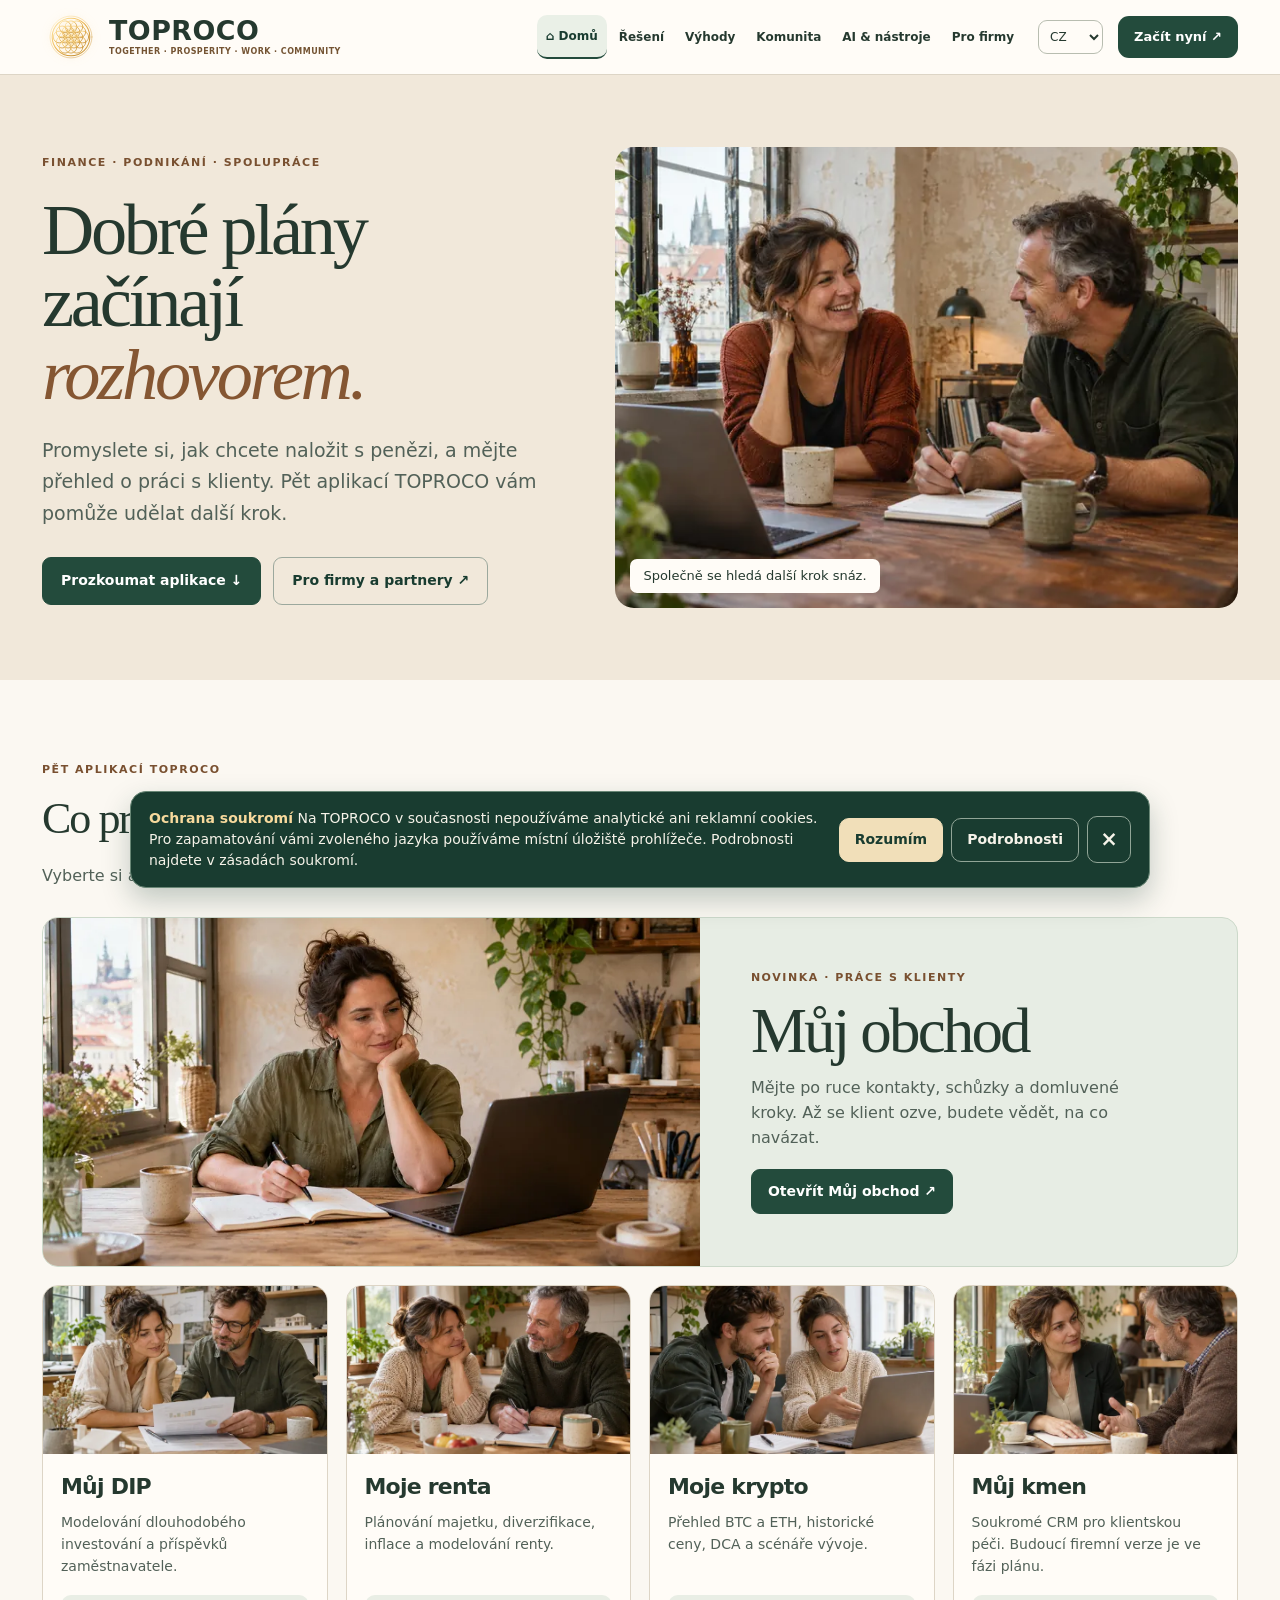
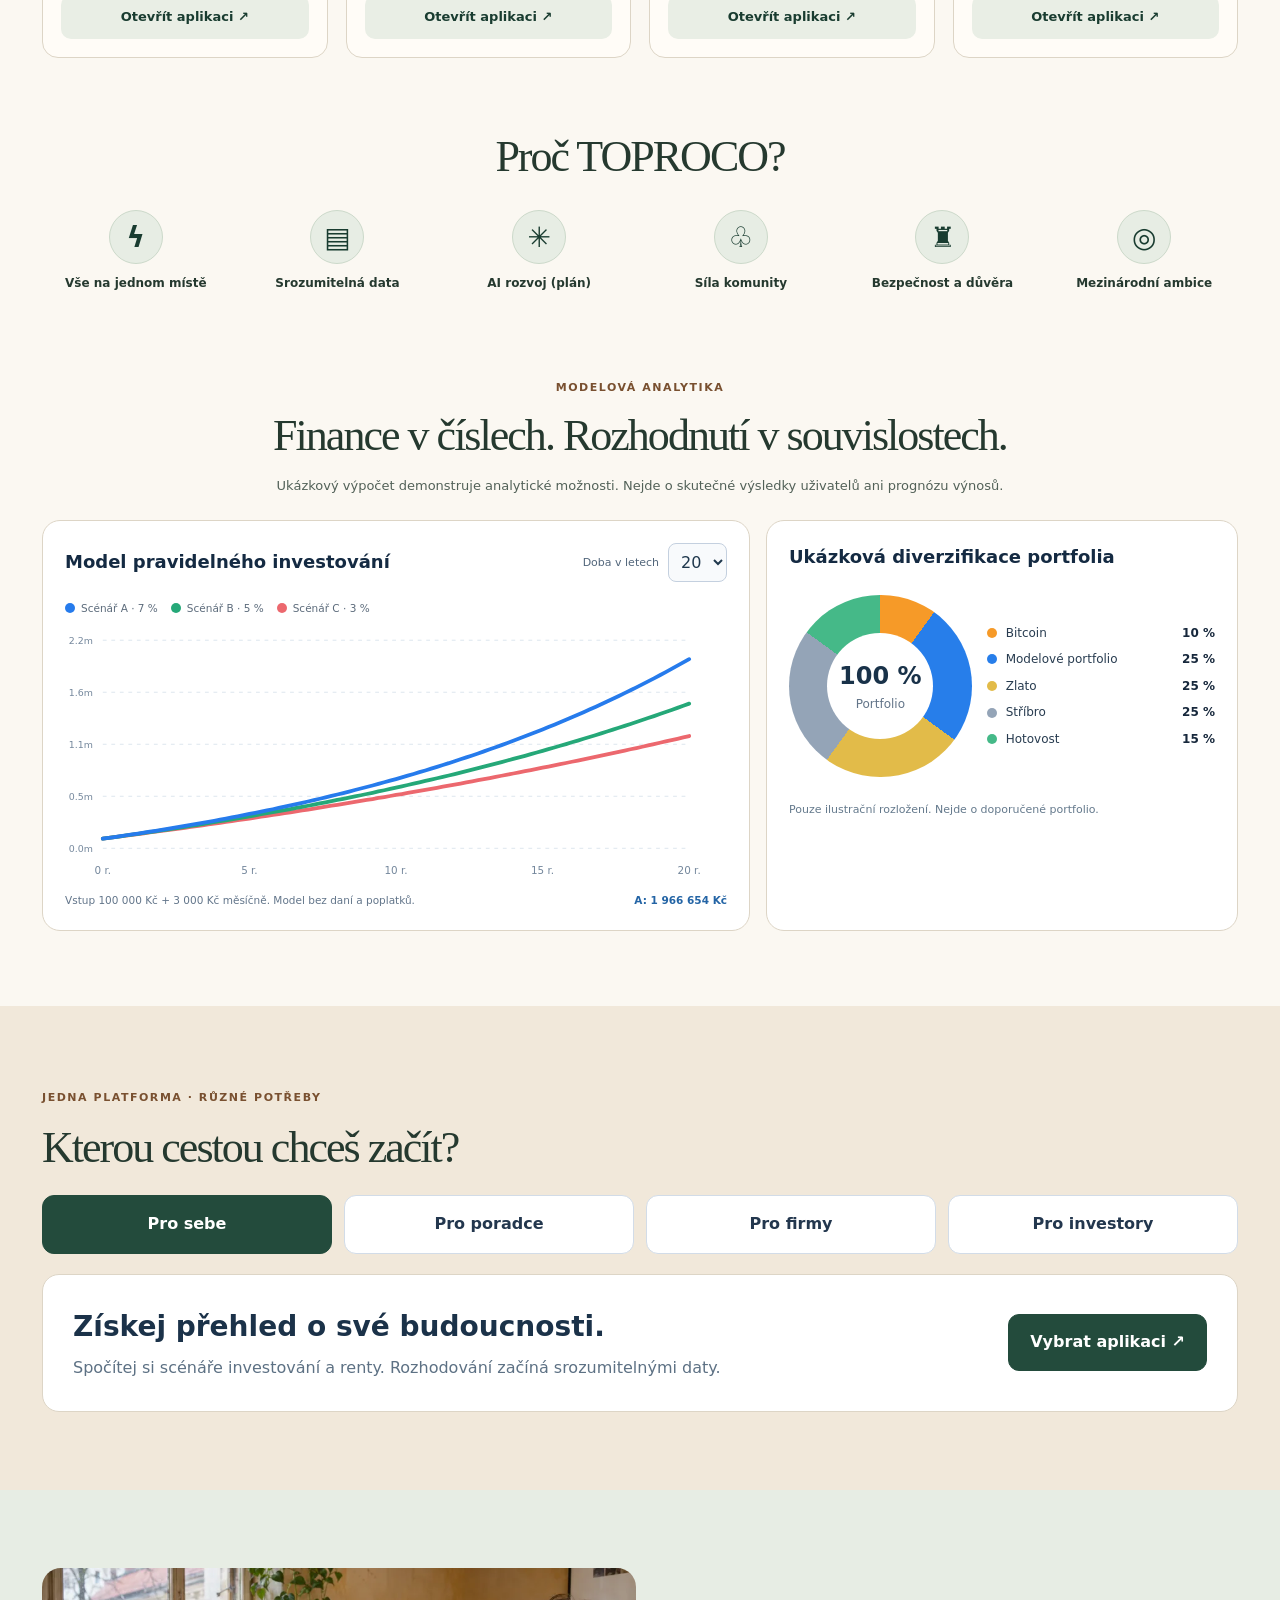
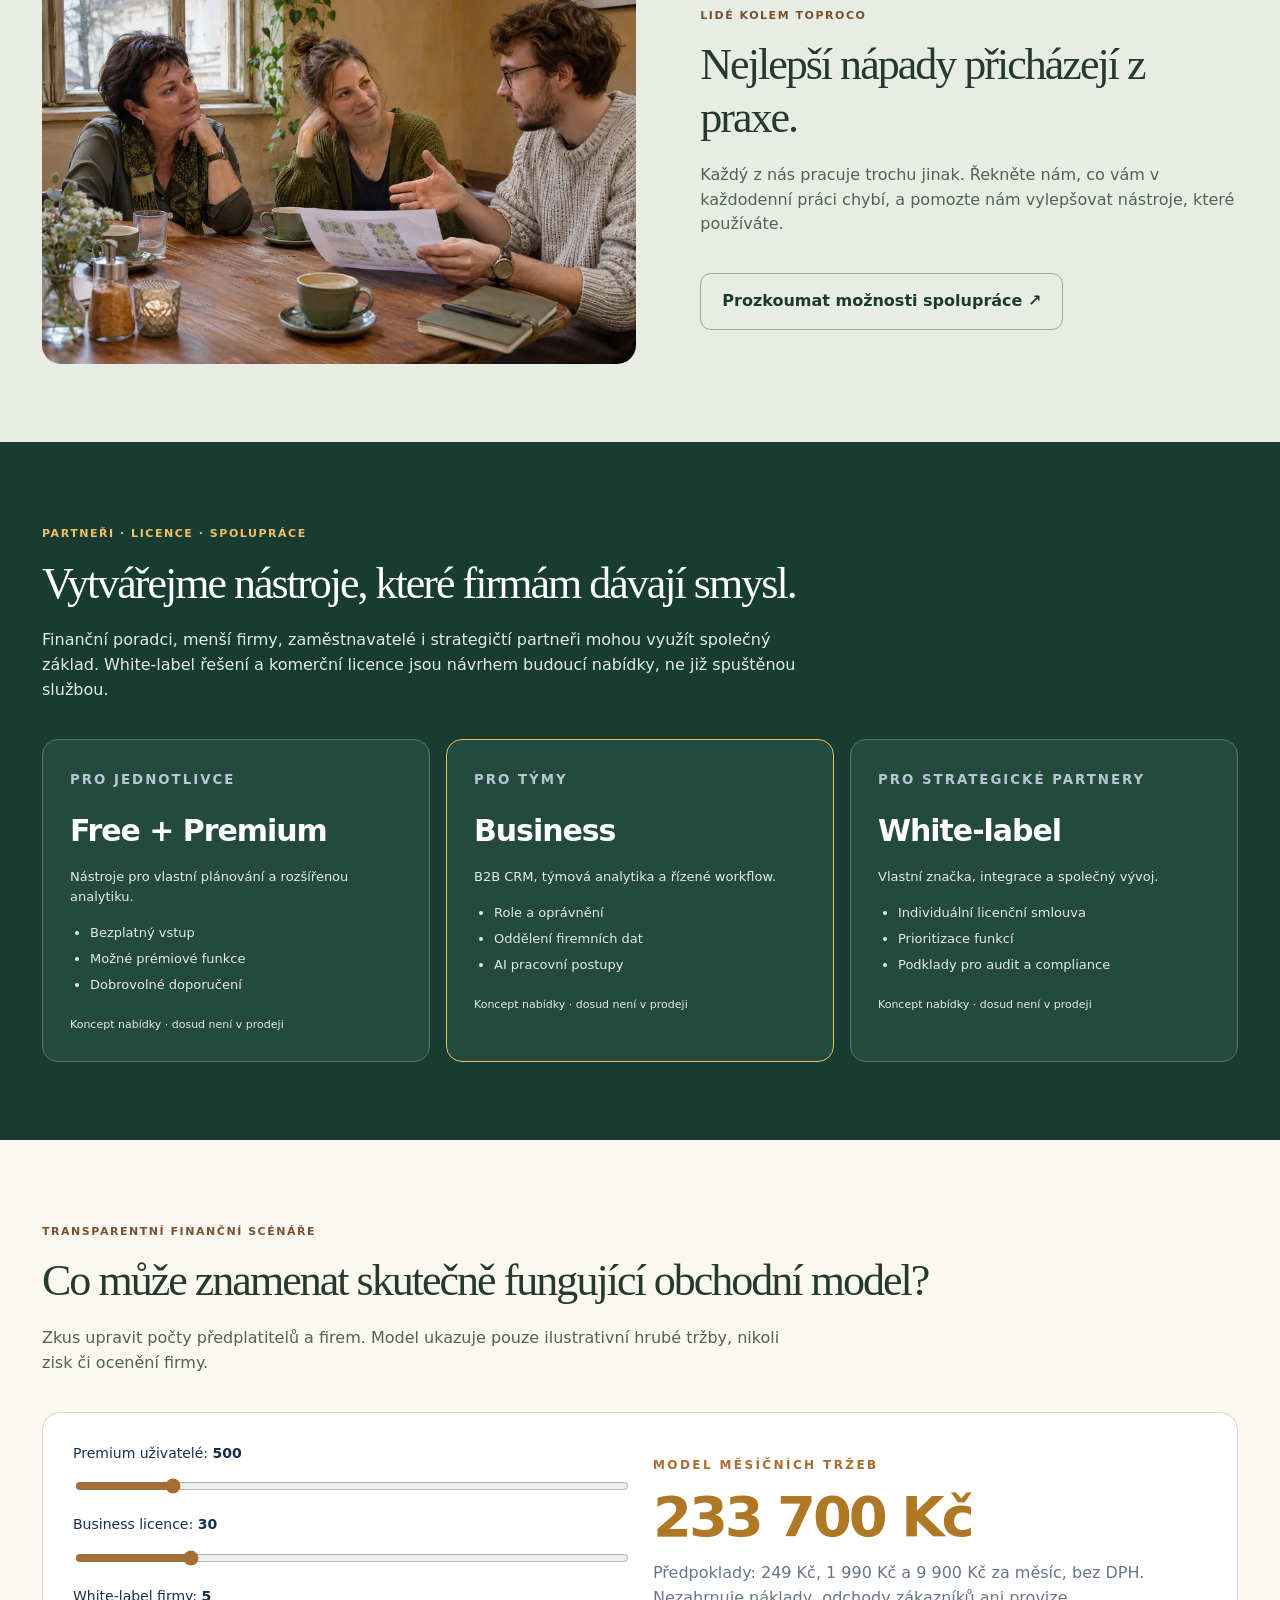
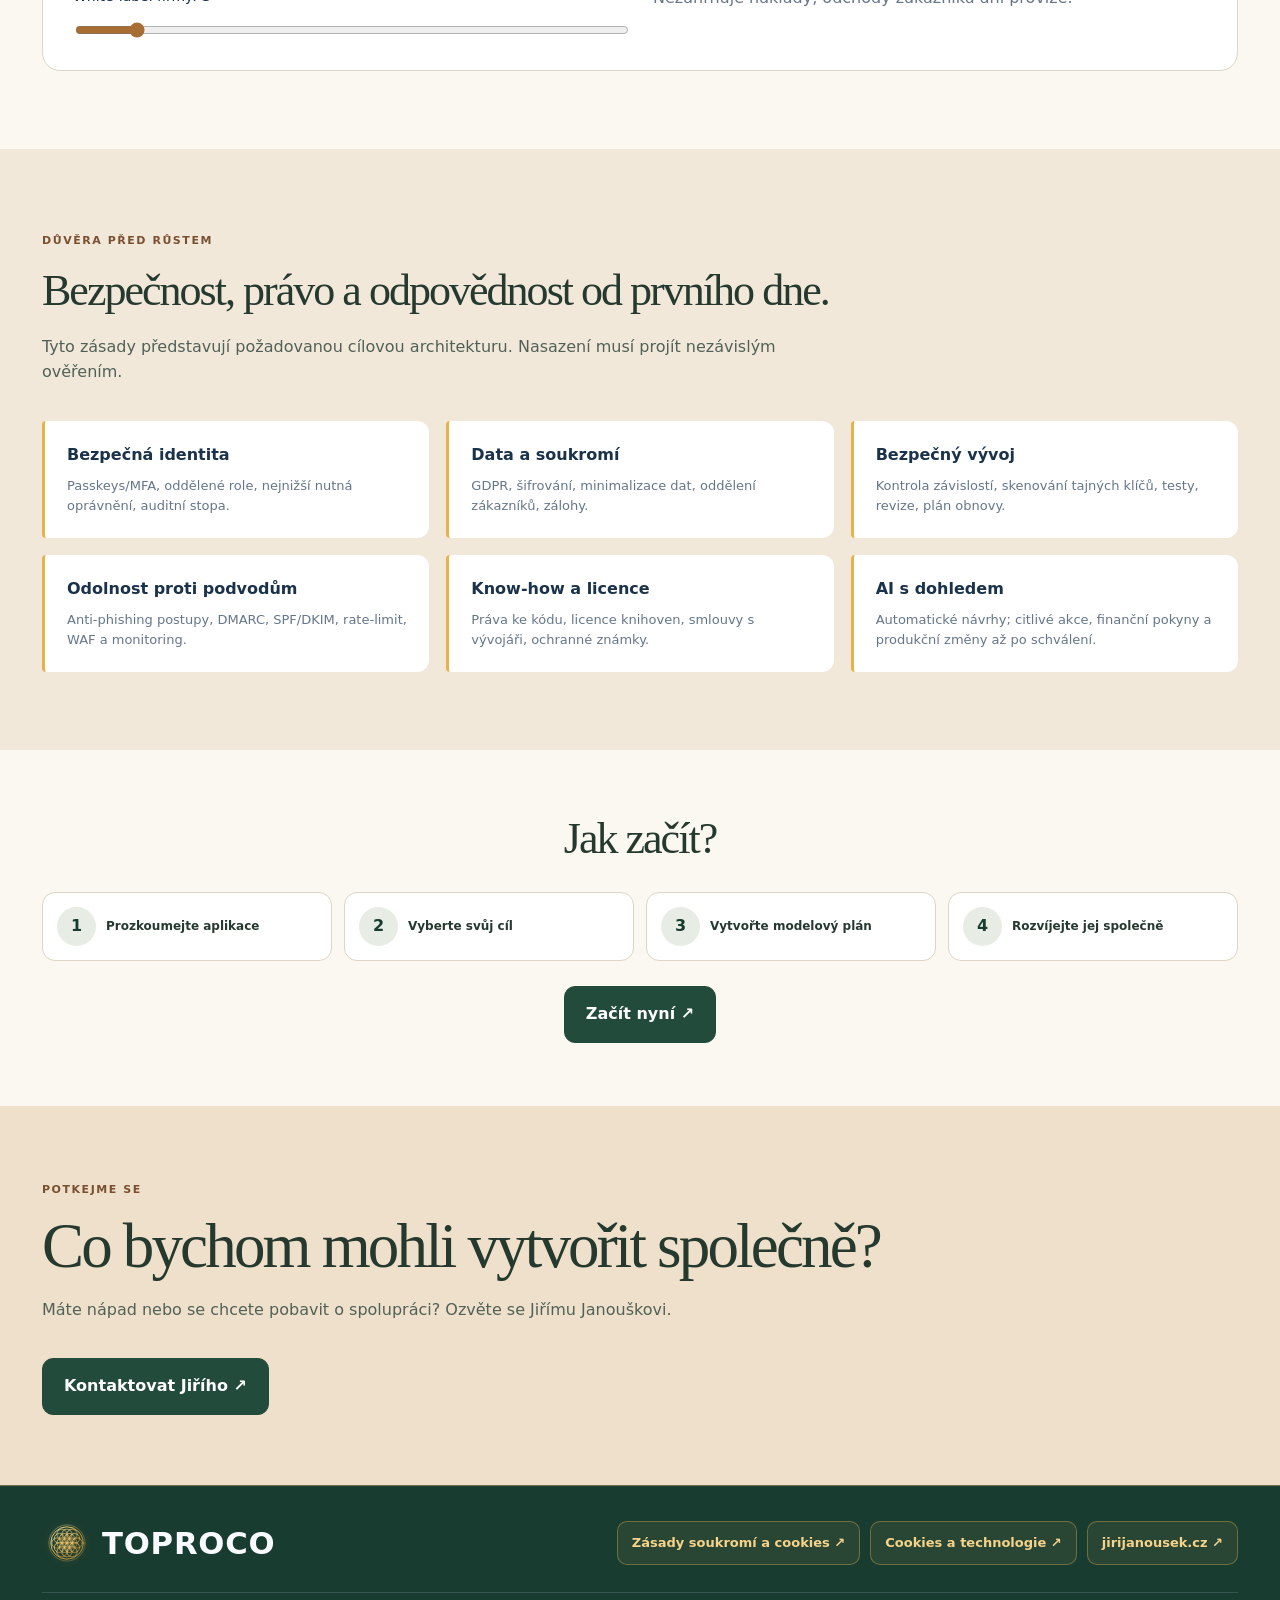
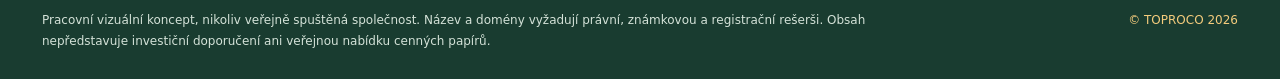
==== commit 30a0bda8: "Add Můj obchod and humanize the TOPROCO landing page" ====
--- a/index.html
+++ b/index.html
@@ -1,5 +1,5 @@
 <!doctype html>
-<html lang="cs"><head><meta charset="UTF-8"><meta name="viewport" content="width=device-width,initial-scale=1,viewport-fit=cover"><meta name="color-scheme" content="light"><meta name="theme-color" content="#0b1221"><meta name="description" content="TOPROCO: čtyři finanční nástroje, jedna komunita. Plánujte rentu, poznávejte trhy, řešte DIP a rozvíjejte obchodní vztahy."><meta name="robots" content="noindex,nofollow"><meta property="og:type" content="website"><meta property="og:locale" content="cs_CZ"><meta property="og:site_name" content="TOPROCO"><meta property="og:title" content="TOPROCO – Společně tvoříme prosperitu"><meta property="og:description" content="Čtyři finanční aplikace, jedna komunita a společný prostor pro rozvoj."><meta name="twitter:card" content="summary"><link rel="icon" href="/favicon.svg" type="image/svg+xml"><link rel="stylesheet" href="/privacy.css"><title>TOPROCO | Vaše myšlenky. Vaše prosperita.</title>
+<html lang="cs"><head><meta charset="UTF-8"><meta name="viewport" content="width=device-width,initial-scale=1,viewport-fit=cover"><meta name="color-scheme" content="light"><meta name="theme-color" content="#f8f3ea"><meta name="description" content="TOPROCO spojuje pět aplikací pro finanční plánování, podnikání a práci s klienty."><meta name="robots" content="noindex,nofollow"><meta property="og:type" content="website"><meta property="og:locale" content="cs_CZ"><meta property="og:site_name" content="TOPROCO"><meta property="og:title" content="TOPROCO – Společně tvoříme prosperitu"><meta property="og:description" content="Pět aplikací pro vaše peníze, práci a vztahy s klienty."><meta name="twitter:card" content="summary"><link rel="icon" href="/favicon.svg" type="image/svg+xml"><link rel="stylesheet" href="/privacy.css"><title>TOPROCO | Vaše myšlenky. Vaše prosperita.</title>
 <style>
 :root{--bg:#0a1120;--bg2:#111c2c;--panel:#152135;--panel2:#1b2b40;--text:#f4f4ee;--muted:#a5b4c6;--gold:#edc68b;--peach:#ce9a66;--teal:#77d0c1;--border:#ffffff24;--max:1240px;color-scheme:dark}
 *{box-sizing:border-box}html{scroll-behavior:smooth;scroll-padding-top:100px}body{margin:0;background:var(--bg);color:var(--text);font:16px/1.55 system-ui,-apple-system,'Segoe UI',Arial,sans-serif;overflow-x:hidden}a{color:inherit}button,input,select{font:inherit}button{cursor:pointer}button:focus-visible,a:focus-visible,select:focus-visible,input:focus-visible{outline:3px solid var(--gold);outline-offset:4px}img,svg{max-width:100%}.container{max-width:var(--max);padding:0 26px;margin:auto}.muted{color:var(--muted)}.sr-only{position:absolute;width:1px;height:1px;overflow:hidden;clip:rect(0,0,0,0)}
@@ -130,7 +130,8 @@
 }
 @media(prefers-reduced-motion:reduce){.footer-links a{transition:none}}
 
-</style></head><body>
+</style>
+<link rel="stylesheet" href="toproco.css"></head><body>
 <a class="skip" href="#content">Přeskočit na obsah</a>
 <header><div class="container bar">
 <a href="#top" class="logo" aria-label="TOPROCO — úvod"><span class="logo-mark" aria-hidden="true"><img src="/assets/flower-of-life.svg" width="58" height="58" alt="" decoding="async"></span><span><span class="brand-name">TOPROCO</span><span class="brand-sub">TOGETHER · PROSPERITY · WORK · COMMUNITY</span></span></a>
@@ -139,25 +140,66 @@
 <a class="top-cta" href="#produkty" data-i="navStart">Začít nyní ↗</a><button class="menu-button" id="mobileNavButton" type="button" aria-label="Otevřít nabídku" aria-controls="navDrop" aria-expanded="false">☰</button></div>
 <nav id="navDrop" class="nav-drop" aria-label="Mobilní navigace"><a href="#top" data-i="navHome">Domů</a><a href="#produkty" data-i="navProducts">Řešení</a><a href="#benefity" data-i="navBenefits">Výhody</a><a href="#komunita" data-i="navCommunity">Komunita</a><a href="#insights" data-i="navInsights">AI a nástroje</a><a href="#partneri" data-i="navPartners">Pro firmy</a><a href="#bezpecnost" data-i="navSecurity">Bezpečnost</a></nav></header>
 <main id="content">
-<section id="top" class="hero"><div class="container hero-grid"><div class="hero-copy"><span class="eyebrow" data-i="heroEyebrow">FINANCE · TECHNOLOGIE · KOMUNITA</span><h1 data-i="heroTitle">Společně tvoříme<br><em>prosperitu.</em></h1><p class="lead" data-i="heroLead">Moderní ekosystém pro chytré finance, investiční modelování a společný růst. Čtyři praktické aplikace, jedna vize.</p><div class="actions"><a class="btn btn-primary" href="#produkty" data-i="heroPrimary">✦ Vyzkoušet aplikace</a><a class="btn btn-outline" href="#partneri" data-i="heroSecondary">Pro firmy a investory ↗</a></div><div class="trust"><span><b>✓</b><span data-i="trustOne">Praktické kalkulačky</span></span><span><b>✓</b><span data-i="trustTwo">Otevřená spolupráce</span></span><span><b>✓</b><span data-i="trustThree">Bez slibů zaručeného výnosu</span></span></div></div><div class="hero-capabilities"><div><span>↗</span><b data-i="heroCap1">Investice a plánování majetku</b></div><div><span>♧</span><b data-i="heroCap2">Benefity pro firmy a zaměstnance</b></div><div><span>✳</span><b data-i="heroCap3">AI nástroje a analýzy (plán)</b></div><div><span>◎</span><b data-i="heroCap4">Komunita a společný růst</b></div></div></div></section>
-<div class="container stats" aria-label="Přehled projektu"><div class="stat"><strong>4</strong><small data-i="statOne">samostatné aplikace</small></div><div class="stat"><strong>5</strong><small data-i="statTwo">jazykových verzí</small></div><div class="stat"><strong>52</strong><small data-i="statFour">týdnů rozvojového plánu</small></div><div class="stat"><strong>AI</strong><small data-i="statThree">plánovaná řídicí centrála</small></div></div>
-<section class="section products-section" id="produkty"><div class="container"><div class="section-heading"><span class="kicker" data-i="productsKicker">ČTYŘI PRODUKTY · JEDEN EKOSYSTÉM</span><h2 data-i="productsTitle">Naše řešení pro váš růst</h2><p class="section-intro" data-i="productsLead">Vyberte si nástroj, který odpovídá vašim cílům. Každá aplikace má vlastní přihlášení.</p></div><div class="product-grid">
-<article class="product product-dip"><div class="product-cover"><img src="assets/product-dip.svg" alt="Ilustrace růstu úspor" loading="lazy" width="800" height="530"></div><div class="product-body"><span class="product-symbol">✦</span><h3>Můj DIP</h3><p data-i="productDip">Modelování dlouhodobého investování a příspěvků zaměstnavatele.</p><a href="https://muj-dip.jirijanousek.cz/" target="_blank" rel="noopener noreferrer" data-i="openApp">Otevřít aplikaci ↗</a></div></article>
-<article class="product product-renta"><div class="product-cover"><img src="assets/product-renta.svg" alt="Ilustrace dovolené u moře" loading="lazy" width="800" height="530"></div><div class="product-body"><span class="product-symbol">☂</span><h3>Moje renta</h3><p data-i="productRent">Plánování majetku, diverzifikace, inflace a modelování renty.</p><a href="https://moje-renta.jirijanousek.cz/" target="_blank" rel="noopener noreferrer" data-i="openApp">Otevřít aplikaci ↗</a></div></article>
-<article class="product product-krypto"><div class="product-cover"><img src="assets/product-krypto.svg" alt="Ilustrace bitcoinu" loading="lazy" width="800" height="530"></div><div class="product-body"><span class="product-symbol">₿</span><h3>Moje krypto</h3><p data-i="productCrypto">Přehled BTC a ETH, historické ceny, DCA a scénáře vývoje.</p><a href="https://moje-krypto.jirijanousek.cz/" target="_blank" rel="noopener noreferrer" data-i="openApp">Otevřít aplikaci ↗</a></div></article>
-<article class="product product-kmen"><div class="product-cover"><img src="assets/product-kmen.svg" alt="Ilustrace spolupracujícího týmu" loading="lazy" width="800" height="530"></div><div class="product-body"><span class="product-symbol">♧</span><h3>Můj kmen</h3><p data-i="productKmen">Soukromé CRM pro klientskou péči. Budoucí firemní verze je ve fázi plánu.</p><a href="https://muj-kmen.jirijanousek.cz/" target="_blank" rel="noopener noreferrer" data-i="partnerApp">Otevřít aplikaci ↗</a></div></article>
+<section id="top" class="hero">
+  <div class="container hero-grid">
+    <div class="hero-copy">
+      <span class="eyebrow" data-i="heroEyebrow">FINANCE · PODNIKÁNÍ · SPOLUPRÁCE</span>
+      <h1 data-i="heroTitle">Dobré plány začínají <em>rozhovorem.</em></h1>
+      <p class="lead" data-i="heroLead">Promyslete si, jak chcete naložit s penězi, a mějte přehled o práci s klienty. Pět aplikací TOPROCO vám pomůže udělat další krok.</p>
+      <div class="actions">
+        <a class="btn btn-primary" href="#produkty" data-i="heroPrimary">Prozkoumat aplikace ↓</a>
+        <a class="btn btn-outline" href="#partneri" data-i="heroSecondary">Pro firmy a partnery ↗</a>
+      </div>
+    </div>
+    <figure class="hero-photo">
+      <img src="assets/schuzka-toproco.webp" srcset="assets/schuzka-toproco-640.webp 640w, assets/schuzka-toproco.webp 1240w" sizes="(max-width: 860px) 92vw, 50vw" width="1240" height="930" alt="" fetchpriority="high">
+      <figcaption data-i="heroCaption">Společně se hledá další krok snáz.</figcaption>
+    </figure>
+  </div>
+</section>
+<section class="section products-section" id="produkty">
+  <div class="container">
+    <div class="section-heading">
+      <span class="kicker" data-i="productsKicker">PĚT APLIKACÍ TOPROCO</span>
+      <h2 data-i="productsTitle">Co právě řešíte?</h2>
+      <p class="section-intro" data-i="productsLead">Vyberte si aplikaci podle toho, co právě potřebujete. Každá má vlastní přihlášení.</p>
+    </div>
+    <div class="product-grid">
+      <article class="product product-obchod">
+        <div class="product-cover"><img src="assets/prace-muj-obchod.webp" alt="" width="960" height="480" loading="lazy" decoding="async"></div>
+        <div class="product-body">
+          <span class="kicker" data-i="shopKicker">NOVINKA · PRÁCE S KLIENTY</span>
+          <h3>Můj obchod</h3>
+          <p data-i="productShop">Mějte po ruce kontakty, schůzky a domluvené kroky. Až se klient ozve, budete vědět, na co navázat.</p>
+          <a class="btn btn-primary" href="https://muj-obchod.jirijanousek.cz/" target="_blank" rel="noopener noreferrer" data-i="openShop">Otevřít Můj obchod ↗</a>
+        </div>
+      </article>
+<article class="product product-dip"><div class="product-cover"><img src="assets/prace-dip.webp" alt="" loading="lazy" decoding="async" width="640" height="427"></div><div class="product-body"><span class="product-symbol">✦</span><h3>Můj DIP</h3><p data-i="productDip">Modelování dlouhodobého investování a příspěvků zaměstnavatele.</p><a href="https://muj-dip.jirijanousek.cz/" target="_blank" rel="noopener noreferrer" data-i="openApp">Otevřít aplikaci ↗</a></div></article>
+<article class="product product-renta"><div class="product-cover"><img src="assets/prace-renta.webp" alt="" loading="lazy" decoding="async" width="640" height="427"></div><div class="product-body"><span class="product-symbol">☂</span><h3>Moje renta</h3><p data-i="productRent">Plánování majetku, diverzifikace, inflace a modelování renty.</p><a href="https://moje-renta.jirijanousek.cz/" target="_blank" rel="noopener noreferrer" data-i="openApp">Otevřít aplikaci ↗</a></div></article>
+<article class="product product-krypto"><div class="product-cover"><img src="assets/prace-krypto.webp" alt="" loading="lazy" decoding="async" width="640" height="427"></div><div class="product-body"><span class="product-symbol">₿</span><h3>Moje krypto</h3><p data-i="productCrypto">Přehled BTC a ETH, historické ceny, DCA a scénáře vývoje.</p><a href="https://moje-krypto.jirijanousek.cz/" target="_blank" rel="noopener noreferrer" data-i="openApp">Otevřít aplikaci ↗</a></div></article>
+<article class="product product-kmen"><div class="product-cover"><img src="assets/prace-kmen.webp" alt="" loading="lazy" decoding="async" width="640" height="427"></div><div class="product-body"><span class="product-symbol">♧</span><h3>Můj kmen</h3><p data-i="productKmen">Soukromé CRM pro klientskou péči. Budoucí firemní verze je ve fázi plánu.</p><a href="https://muj-kmen.jirijanousek.cz/" target="_blank" rel="noopener noreferrer" data-i="partnerApp">Otevřít aplikaci ↗</a></div></article>
 </div></div></section>
 <section class="benefits-section" id="benefity"><div class="container"><h2 data-i="benefitsTitle">Proč TOPROCO?</h2><div class="benefits-grid"><div class="benefit"><span>ϟ</span><b data-i="why1">Vše na jednom místě</b></div><div class="benefit"><span>▤</span><b data-i="why2">Srozumitelná data</b></div><div class="benefit"><span>✳</span><b data-i="why3">AI rozvoj (plán)</b></div><div class="benefit"><span>♧</span><b data-i="why4">Síla komunity</b></div><div class="benefit"><span>♜</span><b data-i="why5">Bezpečnost a důvěra</b></div><div class="benefit"><span>◎</span><b data-i="why6">Mezinárodní ambice</b></div></div></div></section>
 <section class="insights-section" id="insights"><div class="container"><div class="insights-heading"><span class="kicker" data-i="insightKicker">MODELOVÁ ANALYTIKA</span><h2 data-i="insightTitle">Finance v číslech. Rozhodnutí v souvislostech.</h2><p data-i="insightLead">Ukázkové výpočty nejsou skutečnými výsledky uživatelů ani prognózou výnosů.</p></div>
 <div class="insights-grid"><article class="insight-panel"><div class="insight-panel-top"><h3 data-i="chartTitle">Model pravidelného investování</h3><label for="chartHorizon" data-i="chartYears">Doba v letech</label><select id="chartHorizon" aria-label="Doba modelování"><option value="10">10</option><option value="20" selected>20</option><option value="30">30</option></select></div><div class="legend"><span><i class="blue"></i><span data-i="chartA">Scénář A · 7 %</span></span><span><i class="green"></i><span data-i="chartB">Scénář B · 5 %</span></span><span><i class="red"></i><span data-i="chartC">Scénář C · 3 %</span></span></div><svg id="projectionChart" viewBox="0 0 700 280" role="img" aria-label="Ilustrativní křivky složeného zhodnocení" preserveAspectRatio="xMidYMid meet"><g id="chartGrid"></g><path id="projC" fill="none" stroke="#ec686e" stroke-width="4" stroke-linecap="round"></path><path id="projB" fill="none" stroke="#25a878" stroke-width="4" stroke-linecap="round"></path><path id="projA" fill="none" stroke="#267bec" stroke-width="4" stroke-linecap="round"></path></svg><div class="chart-foot"><span data-i="chartAssumption">Vstup 100 000 Kč + 3 000 Kč měsíčně. Konstantní modelové sazby bez daní a poplatků.</span><strong id="chartFinal" aria-live="polite"></strong></div></article>
 <article class="insight-panel allocation-panel"><h3 data-i="allocationTitle">Ukázková diverzifikace portfolia</h3><div class="allocation-wrap"><div class="donut-chart" role="img" aria-label="Ilustrativní portfolio: BTC 10 %, modelové portfolio 25 %, zlato 25 %, stříbro 25 %, hotovost 15 %"><span>100 %<small data-i="donutLabel">Portfolio</small></span></div><div class="allocation-legend"><div><i style="background:#f69a28"></i><span>Bitcoin</span><b>10 %</b></div><div><i style="background:#277eea"></i><span data-i="allocPermanent">Modelové portfolio</span><b>25 %</b></div><div><i style="background:#e2bb49"></i><span data-i="allocGold">Zlato</span><b>25 %</b></div><div><i style="background:#94a4b7"></i><span data-i="allocSilver">Stříbro</span><b>25 %</b></div><div><i style="background:#45b988"></i><span data-i="allocCash">Hotovost</span><b>15 %</b></div></div></div><p class="chart-note" data-i="allocationFoot">Pouze ilustrační rozložení. Nejde o doporučené portfolio.</p></article></div></div></section>
 <section class="section alt" id="pro-koho"><div class="container"><span class="kicker" data-i="audienceKicker">JEDNA PLATFORMA · RŮZNÉ POTŘEBY</span><h2 data-i="audienceTitle">Kterou cestou chceš začít?</h2><div class="audience" role="tablist" aria-label="Výběr typu návštěvníka"><button type="button" role="tab" aria-selected="true" class="selected" data-audience="person" data-i="audPerson">Pro sebe</button><button type="button" role="tab" aria-selected="false" data-audience="advisor" data-i="audAdvisor">Pro poradce</button><button type="button" role="tab" aria-selected="false" data-audience="company" data-i="audCompany">Pro firmy</button><button type="button" role="tab" aria-selected="false" data-audience="investor" data-i="audInvestor">Pro investory</button></div><div class="audience-panel" id="audiencePanel" role="tabpanel" aria-live="polite"><div><h3 id="audTitle">Získej přehled o své budoucnosti.</h3><p id="audText">Spočítej si scénáře investování a renty. Rozhodování začíná srozumitelnými daty.</p></div><a id="audLink" class="btn btn-primary" href="#produkty">Vybrat aplikaci ↗</a></div></div></section>
-<section class="section" id="komunita"><div class="container growth"><div><span class="kicker" data-i="communityKicker">KOMUNITA JAKO ŽIVÝ ORGANISMUS</span><h2 data-i="communityTitle">Jedna myšlenka může propojit tisíce lidí.</h2><p class="section-intro" data-i="communityLead">Zkušenost → doporučení → nový člen → zpětná vazba → lepší produkt. Růst není automatický ani nekonečný: měříme kvalitu doporučení, skutečný užitek a důvěru.</p><a class="btn btn-outline" href="#partneri" data-i="communityButton">Zapojit se jako partner</a></div><div class="growth-visual"><div class="cells"><div class="cell main" data-i="cellStart">Nápad</div><div class="arrow" aria-hidden="true">→</div><div class="cell" data-i="cellUse">Užitek</div><div class="arrow" aria-hidden="true">→</div><div class="cell" data-i="cellShare">Sdílení</div><div class="arrow" aria-hidden="true">→</div><div class="cell" data-i="cellImprove">Rozvoj</div></div><p class="note" data-i="cellNote">Model doporučování s důrazem na transparentnost, skutečnou hodnotu a dobrovolnost.</p></div></div></section>
+<section class="section" id="komunita">
+  <div class="container growth">
+    <figure class="community-photo"><img src="assets/setkani-toproco.webp" alt="" width="960" height="640" loading="lazy" decoding="async"></figure>
+    <div class="community-copy">
+      <span class="kicker" data-i="communityKicker">LIDÉ KOLEM TOPROCO</span>
+      <h2 data-i="communityTitle">Nejlepší nápady přicházejí z praxe.</h2>
+      <p class="section-intro" data-i="communityLead">Každý z nás pracuje trochu jinak. Řekněte nám, co vám v každodenní práci chybí, a pomozte nám vylepšovat nástroje, které používáte.</p>
+      <a class="btn btn-outline" href="#partneri" data-i="communityButton">Prozkoumat možnosti spolupráce ↗</a>
+    </div>
+  </div>
+</section>
 <section class="section alt" id="partneri"><div class="container"><span class="kicker" data-i="partnerKicker">PARTNEŘI · LICENCE · SPOLUPRÁCE</span><h2 data-i="partnerTitle">Vytvářejme nástroje, které firmám dávají smysl.</h2><p class="section-intro" data-i="partnerLead">Finanční poradci, menší firmy, zaměstnavatelé i strategičtí partneři mohou využít společný základ. White-label řešení a komerční licence jsou návrhem budoucí nabídky, ne již spuštěnou službou.</p><div class="price-grid"><article class="price"><small data-i="priceOneTop">PRO JEDNOTLIVCE</small><h3>Free + Premium</h3><p data-i="priceOneText">Nástroje pro vlastní plánování a rozšířenou analytiku.</p><ul><li data-i="priceOneA">Bezplatný vstup</li><li data-i="priceOneB">Možné prémiové funkce</li><li data-i="priceOneC">Dobrovolné doporučení</li></ul><div class="disclose" data-i="pricePending">Koncept nabídky · dosud není v prodeji</div></article><article class="price featured"><small data-i="priceTwoTop">PRO TÝMY</small><h3>Business</h3><p data-i="priceTwoText">B2B CRM, týmová analytika a řízené workflow.</p><ul><li data-i="priceTwoA">Role a oprávnění</li><li data-i="priceTwoB">Oddělení firemních dat</li><li data-i="priceTwoC">AI pracovní postupy</li></ul><div class="disclose" data-i="pricePending">Koncept nabídky · dosud není v prodeji</div></article><article class="price"><small data-i="priceThreeTop">PRO STRATEGICKÉ PARTNERY</small><h3>White-label</h3><p data-i="priceThreeText">Vlastní značka, integrace a společný vývoj.</p><ul><li data-i="priceThreeA">Individuální licenční smlouva</li><li data-i="priceThreeB">Prioritizace funkcí</li><li data-i="priceThreeC">Podklady pro audit a compliance</li></ul><div class="disclose" data-i="pricePending">Koncept nabídky · dosud není v prodeji</div></article></div></div></section>
 <section class="section" id="scenare"><div class="container"><span class="kicker" data-i="modelKicker">TRANSPARENTNÍ FINANČNÍ SCÉNÁŘE</span><h2 data-i="modelTitle">Co může znamenat skutečně fungující obchodní model?</h2><p class="section-intro" data-i="modelLead">Zkus upravit počty předplatitelů a firem. Model ukazuje pouze ilustrativní hrubé tržby, nikoli zisk či ocenění firmy.</p><div class="calc"><div class="calc-fields"><label><span><span data-i="premiumUsers">Premium uživatelé</span>: <b id="vPremium">500</b></span><input aria-label="Počet Premium uživatelů" id="premium" type="range" min="0" max="3000" step="50" value="500"></label><label><span><span data-i="businessUsers">Business licence</span>: <b id="vBusiness">30</b></span><input aria-label="Počet Business licencí" id="business" type="range" min="0" max="150" step="5" value="30"></label><label><span><span data-i="whiteUsers">White-label firmy</span>: <b id="vWhite">5</b></span><input aria-label="Počet White-label firem" id="white" type="range" min="0" max="50" step="1" value="5"></label></div><div class="calc-result"><span class="eyebrow" data-i="modelLabel">MODEL MĚSÍČNÍCH TRŽEB</span><output id="revenue" aria-live="polite">233 700 Kč</output><p data-i="modelFoot">Předpoklady: 249 Kč, 1 990 Kč a 9 900 Kč za měsíc, bez DPH. Nezahrnuje náklady, odchody zákazníků ani provize.</p></div></div></div></section>
 <section class="section alt" id="bezpecnost"><div class="container"><span class="kicker" data-i="securityKicker">DŮVĚRA PŘED RŮSTEM</span><h2 data-i="securityTitle">Bezpečnost, právo a odpovědnost od prvního dne.</h2><p class="section-intro" data-i="securityLead">Tyto zásady představují požadovanou cílovou architekturu. Nasazení musí projít nezávislým ověřením.</p><div class="security-list"><div class="security-item"><b data-i="sec1Title">Bezpečná identita</b><p data-i="sec1Text">Passkeys/MFA, oddělené role, nejnižší nutná oprávnění, auditní stopa.</p></div><div class="security-item"><b data-i="sec2Title">Data a soukromí</b><p data-i="sec2Text">GDPR, šifrování, minimalizace dat, oddělení zákazníků, zálohy.</p></div><div class="security-item"><b data-i="sec3Title">Bezpečný vývoj</b><p data-i="sec3Text">Kontrola závislostí, skenování tajných klíčů, testy, revize, plán obnovy.</p></div><div class="security-item"><b data-i="sec4Title">Odolnost proti podvodům</b><p data-i="sec4Text">Anti-phishing postupy, DMARC, SPF/DKIM, rate-limit, WAF a monitoring.</p></div><div class="security-item"><b data-i="sec5Title">Know-how a licence</b><p data-i="sec5Text">Práva ke kódu, licence knihoven, smlouvy s vývojáři, ochranné známky.</p></div><div class="security-item"><b data-i="sec6Title">AI s dohledem</b><p data-i="sec6Text">Automatické návrhy; citlivé akce, finanční pokyny a produkční změny až po schválení.</p></div></div></div></section>
 <section class="getting-started section" id="zacit"><div class="container"><h2 data-i="stepsTitle">Jak začít?</h2><div class="start-grid"><div class="start-step"><span>1</span><b data-i="step1">Prozkoumejte aplikace</b></div><div class="start-step"><span>2</span><b data-i="step2">Vyberte svůj cíl</b></div><div class="start-step"><span>3</span><b data-i="step3">Vytvořte modelový plán</b></div><div class="start-step"><span>4</span><b data-i="step4">Rozvíjejte jej společně</b></div></div><a class="btn btn-primary" href="#produkty" data-i="navStart">Začít nyní ↗</a></div></section>
-<section class="cta"><div class="container"><span class="kicker" style="color:#5c4230" data-i="lastKicker">BUDUJME HODNOTU SPOLEČNĚ</span><h2 data-i="lastTitle">Vaše myšlenky. Vaše prosperita.<br>Společná práce. Skutečný úspěch.</h2><p class="section-intro" data-i="lastLead">Hledáme dialog se strategickými partnery a firmami, které chtějí spoluvytvářet praktické finanční technologie.</p><a href="https://jirijanousek.cz/" target="_blank" rel="noopener noreferrer" class="btn" data-i="lastButton">Kontaktovat iniciátora projektu ↗</a></div></section>
+<section class="cta"><div class="container"><span class="kicker" data-i="lastKicker">POTKEJME SE</span><h2 data-i="lastTitle">Co bychom mohli vytvořit společně?</h2><p class="section-intro" data-i="lastLead">Máte nápad nebo se chcete pobavit o spolupráci? Ozvěte se Jiřímu Janouškovi.</p><a href="https://jirijanousek.cz/" target="_blank" rel="noopener noreferrer" class="btn" data-i="lastButton">Kontaktovat Jiřího ↗</a></div></section>
 </main><footer class="footer" id="footer"><div class="container footer-layout">
   <div class="footer-top">
     <a class="logo footer-logo" href="#top" aria-label="TOPROCO – návrat na začátek"><span class="logo-mark" aria-hidden="true"><img src="/assets/flower-of-life.svg" width="50" height="50" alt="" decoding="async" loading="lazy"></span><span class="brand-name">TOPROCO</span></a>
@@ -175,19 +217,19 @@
 <script>
 'use strict';
 const dict={
-cs:{navProducts:'Produkty',navCommunity:'Komunita',navPartners:'Pro firmy',navSecurity:'Bezpečnost',navInvestor:'Pro investory',heroEyebrow:'NOVÁ GENERACE FINANČNÍ SPOLUPRÁCE',heroTitle:'Vaše myšlenky.<br><em>Vaše prosperita.</em><br>Společně dál.',heroLead:'Čtyři praktické nástroje. Jedna komunita. Technologie, které pomáhají lidem lépe plánovat, podnikat a rozvíjet finanční rozhodování.',heroPrimary:'Prozkoumat aplikace ↗',heroSecondary:'Pro firmy a investory',trustOne:'Praktické kalkulačky',trustTwo:'Otevřená spolupráce',trustThree:'Bez slibů zaručeného výnosu',visualCaption:'Síla propojení',statOne:'existující projektové základy',statTwo:'jazyků v tomto návrhu',statThree:'společná obchodní vize',statFour:'týdnů realizačního plánu',productsKicker:'ČTYŘI PRODUKTY · JEDEN EKOSYSTÉM',productsTitle:'Vstupní brána k finančnímu přehledu.',productsLead:'Začni jednoduchou kalkulačkou a pokračuj podle svých cílů. Každá aplikace má své vlastní podmínky přihlášení.',productRent:'Plánování majetku, diverzifikace, inflace a modelování renty.',productCrypto:'Přehled BTC a ETH, historické ceny, DCA a scénáře vývoje.',productDip:'Modelování dlouhodobého investování a příspěvků zaměstnavatele.',productKmen:'Soukromé CRM pro klientskou péči. Budoucí firemní verze je ve fázi plánu.',openApp:'Otevřít aplikaci ↗',audienceKicker:'JEDNA PLATFORMA · RŮZNÉ POTŘEBY',audienceTitle:'Kterou cestou chceš začít?',audPerson:'Pro sebe',audAdvisor:'Pro poradce',audCompany:'Pro firmy',audInvestor:'Pro investory',communityKicker:'KOMUNITA JAKO ŽIVÝ ORGANISMUS',communityTitle:'Jedna myšlenka může propojit tisíce lidí.',communityLead:'Zkušenost → doporučení → nový člen → zpětná vazba → lepší produkt. Růst není automatický ani nekonečný: měříme kvalitu doporučení, skutečný užitek a důvěru.',communityButton:'Zapojit se jako partner',cellStart:'Nápad',cellUse:'Užitek',cellShare:'Sdílení',cellImprove:'Rozvoj',cellNote:'Model doporučování s důrazem na transparentnost, skutečnou hodnotu a dobrovolnost.',partnerKicker:'PARTNEŘI · LICENCE · SPOLUPRÁCE',partnerTitle:'Vytvářejme nástroje, které firmám dávají smysl.',partnerLead:'Finanční poradci, menší firmy, zaměstnavatelé i strategičtí partneři mohou využít společný základ. White-label řešení a komerční licence jsou návrhem budoucí nabídky, ne již spuštěnou službou.',priceOneTop:'PRO JEDNOTLIVCE',priceOneText:'Nástroje pro vlastní plánování a rozšířenou analytiku.',priceOneA:'Bezplatný vstup',priceOneB:'Možné prémiové funkce',priceOneC:'Dobrovolné doporučení',priceTwoTop:'PRO TÝMY',priceTwoText:'B2B CRM, týmová analytika a řízené workflow.',priceTwoA:'Role a oprávnění',priceTwoB:'Oddělení firemních dat',priceTwoC:'AI pracovní postupy',priceThreeTop:'PRO STRATEGICKÉ PARTNERY',priceThreeText:'Vlastní značka, integrace a společný vývoj.',priceThreeA:'Individuální licenční smlouva',priceThreeB:'Prioritizace funkcí',priceThreeC:'Podklady pro audit a compliance',pricePending:'Koncept nabídky · dosud není v prodeji',modelKicker:'TRANSPARENTNÍ FINANČNÍ SCÉNÁŘE',modelTitle:'Co může znamenat skutečně fungující obchodní model?',modelLead:'Zkus upravit počty předplatitelů a firem. Model ukazuje pouze ilustrativní hrubé tržby, nikoli zisk či ocenění firmy.',premiumUsers:'Premium uživatelé',businessUsers:'Business licence',whiteUsers:'White-label firmy',modelLabel:'MODEL MĚSÍČNÍCH TRŽEB',modelFoot:'Předpoklady: 249 Kč, 1 990 Kč a 9 900 Kč za měsíc, bez DPH. Nezahrnuje náklady, odchody zákazníků ani provize.',securityKicker:'DŮVĚRA PŘED RŮSTEM',securityTitle:'Bezpečnost, právo a odpovědnost od prvního dne.',securityLead:'Tyto zásady představují požadovanou cílovou architekturu. Nasazení musí projít nezávislým ověřením.',sec1Title:'Bezpečná identita',sec1Text:'Passkeys/MFA, oddělené role, nejnižší nutná oprávnění, auditní stopa.',sec2Title:'Data a soukromí',sec2Text:'GDPR, šifrování, minimalizace dat, oddělení zákazníků, zálohy.',sec3Title:'Bezpečný vývoj',sec3Text:'Kontrola závislostí, skenování tajných klíčů, testy, revize, plán obnovy.',sec4Title:'Odolnost proti podvodům',sec4Text:'Anti-phishing postupy, DMARC, SPF/DKIM, rate-limit, WAF a monitoring.',sec5Title:'Know-how a licence',sec5Text:'Práva ke kódu, licence knihoven, smlouvy s vývojáři, ochranné známky.',sec6Title:'AI s dohledem',sec6Text:'Automatické návrhy; citlivé akce, finanční pokyny a produkční změny až po schválení.',lastKicker:'BUDUJME HODNOTU SPOLEČNĚ',lastTitle:'Vaše myšlenky. Vaše prosperita.<br>Společná práce. Skutečný úspěch.',lastLead:'Hledáme dialog se strategickými partnery a firmami, které chtějí spoluvytvářet praktické finanční technologie.',lastButton:'Kontaktovat iniciátora projektu ↗',footerText:'Pracovní vizuální koncept, nikoliv veřejně spuštěná společnost. Název a domény vyžadují právní, známkovou a registrační rešerši. Obsah nepředstavuje investiční doporučení ani veřejnou nabídku cenných papírů.'},
-en:{navProducts:'Products',navCommunity:'Community',navPartners:'For business',navSecurity:'Security',navInvestor:'For investors',heroEyebrow:'A NEW ERA OF FINANCIAL COLLABORATION',heroTitle:'Your ideas.<br><em>Your prosperity.</em><br>Better together.',heroLead:'Four practical tools. One community. Technology helping people plan, build businesses and make informed financial decisions.',heroPrimary:'Explore the tools ↗',heroSecondary:'For business & investors',trustOne:'Practical calculators',trustTwo:'Open collaboration',trustThree:'No guaranteed returns',visualCaption:'The power of connection',statOne:'existing product foundations',statTwo:'languages in this concept',statThree:'shared business vision',statFour:'weeks in the roadmap',productsKicker:'FOUR PRODUCTS · ONE ECOSYSTEM',productsTitle:'Your gateway to financial clarity.',productsLead:'Start with a simple calculator and explore your next step. Each app has its own login conditions.',productRent:'Wealth planning, diversification, inflation and retirement income models.',productCrypto:'BTC and ETH tracking, historical prices, DCA and scenarios.',productDip:'Long-term investment plans and employer contributions.',productKmen:'Private client-care CRM. Multi-tenant business edition is planned, not launched.',openApp:'Open app ↗',audienceKicker:'ONE PLATFORM · MANY NEEDS',audienceTitle:'Where would you like to start?',audPerson:'Personal',audAdvisor:'Advisers',audCompany:'Businesses',audInvestor:'Investors',communityKicker:'A COMMUNITY THAT GROWS ORGANICALLY',communityTitle:'One idea can connect thousands.',communityLead:'Use → recommendation → new member → feedback → better product. Growth is neither automatic nor unlimited: we measure usefulness, trust and referral quality.',communityButton:'Become a partner',cellStart:'Idea',cellUse:'Value',cellShare:'Share',cellImprove:'Improve',cellNote:'A referral model built on genuine value, transparency and voluntary participation.',partnerKicker:'PARTNERS · LICENCES · COLLABORATION',partnerTitle:'Useful technology, built together.',partnerLead:'Advisers, employers, small businesses and partners can benefit from the shared product foundation. White-label and commercial licences remain planned offerings.',priceOneTop:'INDIVIDUALS',priceOneText:'Personal planning tools and optional advanced analytics.',priceOneA:'Free entry',priceOneB:'Potential premium features',priceOneC:'Voluntary referrals',priceTwoTop:'TEAMS',priceTwoText:'B2B CRM, team analytics and structured workflows.',priceTwoA:'Roles and permissions',priceTwoB:'Tenant separation',priceTwoC:'AI workflows',priceThreeTop:'STRATEGIC PARTNERS',priceThreeText:'Your brand, integrations and joint product development.',priceThreeA:'Custom licence agreement',priceThreeB:'Feature prioritisation',priceThreeC:'Audit and compliance documentation',pricePending:'Concept only · not yet offered',modelKicker:'TRANSPARENT SCENARIOS',modelTitle:'What could a viable commercial model look like?',modelLead:'Adjust subscribers and business customers. This model shows illustrative gross revenue only, not profit or company value.',premiumUsers:'Premium subscribers',businessUsers:'Business licences',whiteUsers:'White-label clients',modelLabel:'ILLUSTRATIVE MONTHLY REVENUE',modelFoot:'Assumptions: CZK 249, 1,990 and 9,900 per month excluding VAT, costs, churn and commissions.',securityKicker:'TRUST BEFORE SCALE',securityTitle:'Security, law and accountability by design.',securityLead:'These are target controls, not audited capabilities. Independent verification is required before launch.',sec1Title:'Secure identity',sec1Text:'Passkeys/MFA, role separation, least privilege and audit logs.',sec2Title:'Data and privacy',sec2Text:'GDPR, encryption, minimisation, tenant isolation, backups.',sec3Title:'Secure development',sec3Text:'Dependency checks, secret scanning, tests, reviews and recovery planning.',sec4Title:'Fraud resistance',sec4Text:'Phishing controls, DMARC, SPF/DKIM, rate limiting, WAF and monitoring.',sec5Title:'IP and licences',sec5Text:'Code ownership, third-party licences, contractor agreements and trademarks.',sec6Title:'AI under supervision',sec6Text:'Automated proposals; sensitive actions and production changes require approval.',lastKicker:'CREATE VALUE TOGETHER',lastTitle:'Your ideas. Your prosperity.<br>Shared work. Real success.',lastLead:'We welcome conversations with strategic partners and businesses who want to co-create practical financial technology.',lastButton:'Contact the project founder ↗',footerText:'Working visual concept, not a launched company. Trademark and domain availability require formal checks. Not investment advice or a securities offering.'},
-sk:{navProducts:'Produkty',navCommunity:'Komunita',navPartners:'Pre firmy',navSecurity:'Bezpečnosť',navInvestor:'Pre investorov',heroEyebrow:'NOVÁ GENERÁCIA FINANČNEJ SPOLUPRÁCE',heroTitle:'Vaše myšlienky.<br><em>Vaša prosperita.</em><br>Spoločne ďalej.',heroLead:'Štyri praktické nástroje. Jedna komunita. Technológie pre lepšie plánovanie, podnikanie a finančné rozhodovanie.',heroPrimary:'Preskúmať aplikácie ↗',heroSecondary:'Pre firmy a investorov',trustOne:'Praktické kalkulačky',trustTwo:'Otvorená spolupráca',trustThree:'Bez záruk výnosu',visualCaption:'Sila prepojenia',statOne:'existujúce produktové základy',statTwo:'jazykov v návrhu',statThree:'spoločná obchodná vízia',statFour:'týždňov plánu',productsKicker:'ŠTYRI PRODUKTY · JEDEN EKOSYSTÉM',productsTitle:'Brána k finančnému prehľadu.',productsLead:'Začnite kalkulačkou a pokračujte podľa cieľa. Každá aplikácia má vlastné podmienky prihlásenia.',productRent:'Majetkové plánovanie, diverzifikácia, inflácia a renta.',productCrypto:'BTC, ETH, historické ceny, DCA a scenáre.',productDip:'Dlhodobé investovanie a príspevky zamestnávateľa.',productKmen:'Súkromné CRM. Firemná verzia sa pripravuje.',openApp:'Otvoriť aplikáciu ↗',audienceKicker:'JEDNA PLATFORMA · RÔZNE POTREBY',audienceTitle:'Kde začneme?',audPerson:'Pre seba',audAdvisor:'Poradcovia',audCompany:'Firmy',audInvestor:'Investori',communityKicker:'KOMUNITA AKO ŽIVÝ ORGANIZMUS',communityTitle:'Jeden nápad môže spojiť tisíce ľudí.',communityLead:'Úžitok → odporúčanie → nový člen → spätná väzba → lepší produkt. Rast meriame, nie sľubujeme.',communityButton:'Stať sa partnerom',cellStart:'Nápad',cellUse:'Úžitok',cellShare:'Zdieľanie',cellImprove:'Rozvoj',cellNote:'Dobrovoľné odporúčania, dôvera a skutočná hodnota.',partnerKicker:'PARTNERI · LICENCIE · SPOLUPRÁCA',partnerTitle:'Užitočné technológie vytvárané spoločne.',partnerLead:'Poradcovia, firmy aj partneri môžu využívať spoločný základ. Komerčné licencie sú zatiaľ plánom.',priceOneTop:'JEDNOTLIVCI',priceOneText:'Osobné plánovanie a rozšírená analytika.',priceOneA:'Bezplatný vstup',priceOneB:'Možné prémiové funkcie',priceOneC:'Dobrovoľné odporúčania',priceTwoTop:'TÍMY',priceTwoText:'B2B CRM a tímová analytika.',priceTwoA:'Roly a oprávnenia',priceTwoB:'Oddelenie firemných dát',priceTwoC:'AI postupy',priceThreeTop:'STRATEGICKÍ PARTNERI',priceThreeText:'Vlastná značka a integrácie.',priceThreeA:'Licenčná zmluva',priceThreeB:'Priority vývoja',priceThreeC:'Auditné podklady',pricePending:'Koncept · zatiaľ nie je v predaji',modelKicker:'TRANSPARENTNÉ SCENÁRE',modelTitle:'Ako môže vyzerať obchodný model?',modelLead:'Upravte počty zákazníkov. Model ukazuje len ilustračné tržby.',premiumUsers:'Premium používatelia',businessUsers:'Business licencie',whiteUsers:'White-label firmy',modelLabel:'MODELOVÉ MESAČNÉ TRŽBY',modelFoot:'249 / 1 990 / 9 900 Kč mesačne bez DPH a nákladov.',securityKicker:'DÔVERA PRED RASTOM',securityTitle:'Bezpečnosť, právo a zodpovednosť.',securityLead:'Ide o cieľový stav, nie overený audit.',sec1Title:'Bezpečné účty',sec1Text:'MFA, roly a auditné záznamy.',sec2Title:'Ochrana dát',sec2Text:'GDPR, šifrovanie, zálohy.',sec3Title:'Bezpečný vývoj',sec3Text:'Testy, kontroly závislostí, revízie.',sec4Title:'Proti podvodom',sec4Text:'Phishing, DMARC a monitoring.',sec5Title:'Know-how a práva',sec5Text:'Kód, licencie a ochranné známky.',sec6Title:'AI pod dohľadom',sec6Text:'Citlivé akcie vyžadujú schválenie.',lastKicker:'TVORME HODNOTU SPOLOČNE',lastTitle:'Vaše myšlienky. Vaša prosperita.<br>Spoločná práca. Skutočný úspech.',lastLead:'Pozývame strategických partnerov k spolupráci.',lastButton:'Kontaktovať zakladateľa ↗',footerText:'Pracovný koncept, nie verejná investičná ponuka. Pred spustením overte značku a doménu.'},
-es:{navProducts:'Productos',navCommunity:'Comunidad',navPartners:'Empresas',navSecurity:'Seguridad',navInvestor:'Inversores',heroEyebrow:'UNA NUEVA ERA DE COLABORACIÓN FINANCIERA',heroTitle:'Tus ideas.<br><em>Tu prosperidad.</em><br>Mejor juntos.',heroLead:'Cuatro herramientas prácticas. Una comunidad. Tecnología para planificar, emprender y tomar decisiones financieras con información.',heroPrimary:'Explorar aplicaciones ↗',heroSecondary:'Empresas e inversores',trustOne:'Calculadoras prácticas',trustTwo:'Colaboración abierta',trustThree:'Sin promesas de rentabilidad',visualCaption:'El poder de conectar',statOne:'bases de productos existentes',statTwo:'idiomas de este concepto',statThree:'visión comercial común',statFour:'semanas de planificación',productsKicker:'CUATRO PRODUCTOS · UN ECOSISTEMA',productsTitle:'Tu puerta a la claridad financiera.',productsLead:'Empieza con una calculadora. Cada aplicación tiene sus propias condiciones de acceso.',productRent:'Patrimonio, diversificación, inflación y rentas futuras.',productCrypto:'BTC y ETH, precios históricos, DCA y escenarios.',productDip:'Ahorro a largo plazo y contribuciones de la empresa.',productKmen:'CRM privado. La versión empresarial aún está planificada.',openApp:'Abrir aplicación ↗',audienceKicker:'UNA PLATAFORMA · VARIAS NECESIDADES',audienceTitle:'¿Por dónde quieres empezar?',audPerson:'Personal',audAdvisor:'Asesores',audCompany:'Empresas',audInvestor:'Inversores',communityKicker:'COMUNIDAD QUE CRECE DE FORMA ORGÁNICA',communityTitle:'Una idea puede conectar a miles.',communityLead:'Uso → recomendación → nuevo miembro → opinión → mejor producto. El crecimiento no está garantizado: medimos utilidad y confianza.',communityButton:'Ser socio',cellStart:'Idea',cellUse:'Utilidad',cellShare:'Compartir',cellImprove:'Mejorar',cellNote:'Recomendaciones voluntarias con valor y transparencia.',partnerKicker:'SOCIOS · LICENCIAS · COLABORACIÓN',partnerTitle:'Tecnología útil, creada en equipo.',partnerLead:'Asesores, empresas y socios pueden utilizar esta base. Las licencias comerciales aún no se han lanzado.',priceOneTop:'PARTICULARES',priceOneText:'Planificación personal y analítica opcional.',priceOneA:'Acceso gratuito',priceOneB:'Posibles funciones premium',priceOneC:'Recomendaciones voluntarias',priceTwoTop:'EQUIPOS',priceTwoText:'CRM B2B, analítica y flujos de trabajo.',priceTwoA:'Roles y permisos',priceTwoB:'Datos empresariales aislados',priceTwoC:'Procesos con IA',priceThreeTop:'SOCIOS ESTRATÉGICOS',priceThreeText:'Tu marca, integraciones y desarrollo conjunto.',priceThreeA:'Licencia personalizada',priceThreeB:'Prioridades del producto',priceThreeC:'Documentos de auditoría',pricePending:'Concepto · aún no se vende',modelKicker:'ESCENARIOS TRANSPARENTES',modelTitle:'¿Qué ingresos podría generar el modelo?',modelLead:'Ajusta el número de clientes. Son ingresos brutos ilustrativos, no beneficios.',premiumUsers:'Usuarios Premium',businessUsers:'Licencias Business',whiteUsers:'Clientes White-label',modelLabel:'INGRESOS MENSUALES ILUSTRATIVOS',modelFoot:'249, 1.990 y 9.900 CZK al mes, sin IVA, costes ni bajas.',securityKicker:'CONFIANZA ANTES QUE ESCALA',securityTitle:'Seguridad, ley y responsabilidad.',securityLead:'Son controles previstos, no capacidades auditadas.',sec1Title:'Identidad segura',sec1Text:'MFA, roles y registros de auditoría.',sec2Title:'Protección de datos',sec2Text:'RGPD, cifrado, minimización y copias.',sec3Title:'Desarrollo seguro',sec3Text:'Pruebas, dependencias y revisiones.',sec4Title:'Contra el fraude',sec4Text:'Protección contra phishing y monitorización.',sec5Title:'Propiedad intelectual',sec5Text:'Código, licencias y marcas.',sec6Title:'IA supervisada',sec6Text:'Acciones sensibles requieren aprobación.',lastKicker:'CREEMOS VALOR JUNTOS',lastTitle:'Tus ideas. Tu prosperidad.<br>Trabajo conjunto. Éxito real.',lastLead:'Invitamos a socios estratégicos a desarrollar tecnología financiera práctica.',lastButton:'Contactar al fundador ↗',footerText:'Concepto visual. No es una empresa operativa ni oferta pública de inversión. Verificar marca y dominios.'},
-zh:{navProducts:'产品',navCommunity:'社区',navPartners:'企业合作',navSecurity:'安全',navInvestor:'投资者',heroEyebrow:'金融协作的新方式',heroTitle:'你的创意。<br><em>你的繁荣。</em><br>携手向前。',heroLead:'四款实用工具，一个共同成长的社区。帮助个人与企业更好地规划财务、分析数据并作出审慎决策。',heroPrimary:'探索产品 ↗',heroSecondary:'企业与投资者',trustOne:'实用计算工具',trustTwo:'开放协作',trustThree:'不承诺保证收益',visualCaption:'连接的力量',statOne:'现有产品基础',statTwo:'概念展示语言',statThree:'共同商业愿景',statFour:'周实施路线图',productsKicker:'四款产品 · 一个生态系统',productsTitle:'更清晰的财务规划，从这里开始。',productsLead:'从简单的计算工具开始。每款应用有独立的登录与使用条件。',productRent:'资产规划、分散配置、通胀与退休收入模拟。',productCrypto:'BTC 和 ETH 数据、历史价格、定投与情景分析。',productDip:'长期投资规划与雇主缴费模型。',productKmen:'私人客户关系管理系统；企业版仍在规划中。',openApp:'打开应用 ↗',audienceKicker:'一个平台 · 不同需求',audienceTitle:'你希望从哪里开始？',audPerson:'个人',audAdvisor:'顾问',audCompany:'企业',audInvestor:'投资者',communityKicker:'像有机体一样成长的社区',communityTitle:'一个创意可以连接成千上万人。',communityLead:'使用 → 推荐 → 新成员 → 反馈 → 更好产品。增长并非自动或无限，我们关注真实价值和信任。',communityButton:'成为合作伙伴',cellStart:'创意',cellUse:'价值',cellShare:'分享',cellImprove:'改进',cellNote:'基于透明、自愿与真实价值的推荐模式。',partnerKicker:'合作伙伴 · 授权 · 协作',partnerTitle:'共同构建真正有用的技术。',partnerLead:'顾问、雇主和合作伙伴可共同利用产品基础。企业授权和白标方案仍是规划中的服务。',priceOneTop:'个人用户',priceOneText:'个人财务规划与进阶分析。',priceOneA:'免费体验',priceOneB:'未来高级功能',priceOneC:'自愿分享',priceTwoTop:'团队',priceTwoText:'企业 CRM、团队分析与流程管理。',priceTwoA:'角色权限',priceTwoB:'企业数据隔离',priceTwoC:'AI 工作流程',priceThreeTop:'战略合作伙伴',priceThreeText:'自有品牌、系统集成与联合开发。',priceThreeA:'独立授权合同',priceThreeB:'功能优先级共创',priceThreeC:'审计合规材料',pricePending:'概念阶段 · 尚未发售',modelKicker:'透明的财务情景',modelTitle:'可行商业模式可能创造多少收入？',modelLead:'调整用户与企业数量。仅为示例营收，并非利润或估值。',premiumUsers:'Premium 用户',businessUsers:'Business 许可证',whiteUsers:'白标企业',modelLabel:'示例月度收入',modelFoot:'假设每月 249 / 1,990 / 9,900 捷克克朗，不含税、成本或客户流失。',securityKicker:'先建立信任，再追求增长',securityTitle:'从第一天起重视安全、法律与责任。',securityLead:'以下为目标安全架构，正式上线前必须独立验证。',sec1Title:'安全身份',sec1Text:'多因素认证、角色权限和审计记录。',sec2Title:'数据与隐私',sec2Text:'GDPR、加密、数据最小化和备份。',sec3Title:'安全开发',sec3Text:'依赖检查、自动测试与代码审查。',sec4Title:'反欺诈',sec4Text:'防钓鱼、邮件认证、限流与监控。',sec5Title:'知识产权',sec5Text:'代码权属、第三方许可和商标。',sec6Title:'受控 AI',sec6Text:'重要操作与生产发布需人工批准。',lastKicker:'共同创造价值',lastTitle:'你的创意。你的繁荣。<br>共同努力。真正成功。',lastLead:'欢迎战略合作伙伴与企业讨论共创实用金融技术。',lastButton:'联系项目发起人 ↗',footerText:'此为设计概念，非已运营公司。品牌与域名需核验，不构成投资建议或证券公开发行。'}
+cs:{navProducts:'Produkty',navCommunity:'Komunita',navPartners:'Pro firmy',navSecurity:'Bezpečnost',navInvestor:'Pro investory',trustOne:'Praktické kalkulačky',trustTwo:'Otevřená spolupráce',trustThree:'Bez slibů zaručeného výnosu',visualCaption:'Síla propojení',statOne:'existující projektové základy',statTwo:'jazyků v tomto návrhu',statThree:'společná obchodní vize',statFour:'týdnů realizačního plánu',productRent:'Plánování majetku, diverzifikace, inflace a modelování renty.',productCrypto:'Přehled BTC a ETH, historické ceny, DCA a scénáře vývoje.',productDip:'Modelování dlouhodobého investování a příspěvků zaměstnavatele.',productKmen:'Soukromé CRM pro klientskou péči. Budoucí firemní verze je ve fázi plánu.',openApp:'Otevřít aplikaci ↗',audienceKicker:'JEDNA PLATFORMA · RŮZNÉ POTŘEBY',audienceTitle:'Kterou cestou chceš začít?',audPerson:'Pro sebe',audAdvisor:'Pro poradce',audCompany:'Pro firmy',audInvestor:'Pro investory',cellStart:'Nápad',cellUse:'Užitek',cellShare:'Sdílení',cellImprove:'Rozvoj',cellNote:'Model doporučování s důrazem na transparentnost, skutečnou hodnotu a dobrovolnost.',partnerKicker:'PARTNEŘI · LICENCE · SPOLUPRÁCE',partnerTitle:'Vytvářejme nástroje, které firmám dávají smysl.',partnerLead:'Finanční poradci, menší firmy, zaměstnavatelé i strategičtí partneři mohou využít společný základ. White-label řešení a komerční licence jsou návrhem budoucí nabídky, ne již spuštěnou službou.',priceOneTop:'PRO JEDNOTLIVCE',priceOneText:'Nástroje pro vlastní plánování a rozšířenou analytiku.',priceOneA:'Bezplatný vstup',priceOneB:'Možné prémiové funkce',priceOneC:'Dobrovolné doporučení',priceTwoTop:'PRO TÝMY',priceTwoText:'B2B CRM, týmová analytika a řízené workflow.',priceTwoA:'Role a oprávnění',priceTwoB:'Oddělení firemních dat',priceTwoC:'AI pracovní postupy',priceThreeTop:'PRO STRATEGICKÉ PARTNERY',priceThreeText:'Vlastní značka, integrace a společný vývoj.',priceThreeA:'Individuální licenční smlouva',priceThreeB:'Prioritizace funkcí',priceThreeC:'Podklady pro audit a compliance',pricePending:'Koncept nabídky · dosud není v prodeji',modelKicker:'TRANSPARENTNÍ FINANČNÍ SCÉNÁŘE',modelTitle:'Co může znamenat skutečně fungující obchodní model?',modelLead:'Zkus upravit počty předplatitelů a firem. Model ukazuje pouze ilustrativní hrubé tržby, nikoli zisk či ocenění firmy.',premiumUsers:'Premium uživatelé',businessUsers:'Business licence',whiteUsers:'White-label firmy',modelLabel:'MODEL MĚSÍČNÍCH TRŽEB',modelFoot:'Předpoklady: 249 Kč, 1 990 Kč a 9 900 Kč za měsíc, bez DPH. Nezahrnuje náklady, odchody zákazníků ani provize.',securityKicker:'DŮVĚRA PŘED RŮSTEM',securityTitle:'Bezpečnost, právo a odpovědnost od prvního dne.',securityLead:'Tyto zásady představují požadovanou cílovou architekturu. Nasazení musí projít nezávislým ověřením.',sec1Title:'Bezpečná identita',sec1Text:'Passkeys/MFA, oddělené role, nejnižší nutná oprávnění, auditní stopa.',sec2Title:'Data a soukromí',sec2Text:'GDPR, šifrování, minimalizace dat, oddělení zákazníků, zálohy.',sec3Title:'Bezpečný vývoj',sec3Text:'Kontrola závislostí, skenování tajných klíčů, testy, revize, plán obnovy.',sec4Title:'Odolnost proti podvodům',sec4Text:'Anti-phishing postupy, DMARC, SPF/DKIM, rate-limit, WAF a monitoring.',sec5Title:'Know-how a licence',sec5Text:'Práva ke kódu, licence knihoven, smlouvy s vývojáři, ochranné známky.',sec6Title:'AI s dohledem',sec6Text:'Automatické návrhy; citlivé akce, finanční pokyny a produkční změny až po schválení.',footerText:'Pracovní vizuální koncept, nikoliv veřejně spuštěná společnost. Název a domény vyžadují právní, známkovou a registrační rešerši. Obsah nepředstavuje investiční doporučení ani veřejnou nabídku cenných papírů.'},
+en:{navProducts:'Products',navCommunity:'Community',navPartners:'For business',navSecurity:'Security',navInvestor:'For investors',trustOne:'Practical calculators',trustTwo:'Open collaboration',trustThree:'No guaranteed returns',visualCaption:'The power of connection',statOne:'existing product foundations',statTwo:'languages in this concept',statThree:'shared business vision',statFour:'weeks in the roadmap',productRent:'Wealth planning, diversification, inflation and retirement income models.',productCrypto:'BTC and ETH tracking, historical prices, DCA and scenarios.',productDip:'Long-term investment plans and employer contributions.',productKmen:'Private client-care CRM. Multi-tenant business edition is planned, not launched.',openApp:'Open app ↗',audienceKicker:'ONE PLATFORM · MANY NEEDS',audienceTitle:'Where would you like to start?',audPerson:'Personal',audAdvisor:'Advisers',audCompany:'Businesses',audInvestor:'Investors',cellStart:'Idea',cellUse:'Value',cellShare:'Share',cellImprove:'Improve',cellNote:'A referral model built on genuine value, transparency and voluntary participation.',partnerKicker:'PARTNERS · LICENCES · COLLABORATION',partnerTitle:'Useful technology, built together.',partnerLead:'Advisers, employers, small businesses and partners can benefit from the shared product foundation. White-label and commercial licences remain planned offerings.',priceOneTop:'INDIVIDUALS',priceOneText:'Personal planning tools and optional advanced analytics.',priceOneA:'Free entry',priceOneB:'Potential premium features',priceOneC:'Voluntary referrals',priceTwoTop:'TEAMS',priceTwoText:'B2B CRM, team analytics and structured workflows.',priceTwoA:'Roles and permissions',priceTwoB:'Tenant separation',priceTwoC:'AI workflows',priceThreeTop:'STRATEGIC PARTNERS',priceThreeText:'Your brand, integrations and joint product development.',priceThreeA:'Custom licence agreement',priceThreeB:'Feature prioritisation',priceThreeC:'Audit and compliance documentation',pricePending:'Concept only · not yet offered',modelKicker:'TRANSPARENT SCENARIOS',modelTitle:'What could a viable commercial model look like?',modelLead:'Adjust subscribers and business customers. This model shows illustrative gross revenue only, not profit or company value.',premiumUsers:'Premium subscribers',businessUsers:'Business licences',whiteUsers:'White-label clients',modelLabel:'ILLUSTRATIVE MONTHLY REVENUE',modelFoot:'Assumptions: CZK 249, 1,990 and 9,900 per month excluding VAT, costs, churn and commissions.',securityKicker:'TRUST BEFORE SCALE',securityTitle:'Security, law and accountability by design.',securityLead:'These are target controls, not audited capabilities. Independent verification is required before launch.',sec1Title:'Secure identity',sec1Text:'Passkeys/MFA, role separation, least privilege and audit logs.',sec2Title:'Data and privacy',sec2Text:'GDPR, encryption, minimisation, tenant isolation, backups.',sec3Title:'Secure development',sec3Text:'Dependency checks, secret scanning, tests, reviews and recovery planning.',sec4Title:'Fraud resistance',sec4Text:'Phishing controls, DMARC, SPF/DKIM, rate limiting, WAF and monitoring.',sec5Title:'IP and licences',sec5Text:'Code ownership, third-party licences, contractor agreements and trademarks.',sec6Title:'AI under supervision',sec6Text:'Automated proposals; sensitive actions and production changes require approval.',footerText:'Working visual concept, not a launched company. Trademark and domain availability require formal checks. Not investment advice or a securities offering.'},
+sk:{navProducts:'Produkty',navCommunity:'Komunita',navPartners:'Pre firmy',navSecurity:'Bezpečnosť',navInvestor:'Pre investorov',trustOne:'Praktické kalkulačky',trustTwo:'Otvorená spolupráca',trustThree:'Bez záruk výnosu',visualCaption:'Sila prepojenia',statOne:'existujúce produktové základy',statTwo:'jazykov v návrhu',statThree:'spoločná obchodná vízia',statFour:'týždňov plánu',productRent:'Majetkové plánovanie, diverzifikácia, inflácia a renta.',productCrypto:'BTC, ETH, historické ceny, DCA a scenáre.',productDip:'Dlhodobé investovanie a príspevky zamestnávateľa.',productKmen:'Súkromné CRM. Firemná verzia sa pripravuje.',openApp:'Otvoriť aplikáciu ↗',audienceKicker:'JEDNA PLATFORMA · RÔZNE POTREBY',audienceTitle:'Kde začneme?',audPerson:'Pre seba',audAdvisor:'Poradcovia',audCompany:'Firmy',audInvestor:'Investori',cellStart:'Nápad',cellUse:'Úžitok',cellShare:'Zdieľanie',cellImprove:'Rozvoj',cellNote:'Dobrovoľné odporúčania, dôvera a skutočná hodnota.',partnerKicker:'PARTNERI · LICENCIE · SPOLUPRÁCA',partnerTitle:'Užitočné technológie vytvárané spoločne.',partnerLead:'Poradcovia, firmy aj partneri môžu využívať spoločný základ. Komerčné licencie sú zatiaľ plánom.',priceOneTop:'JEDNOTLIVCI',priceOneText:'Osobné plánovanie a rozšírená analytika.',priceOneA:'Bezplatný vstup',priceOneB:'Možné prémiové funkcie',priceOneC:'Dobrovoľné odporúčania',priceTwoTop:'TÍMY',priceTwoText:'B2B CRM a tímová analytika.',priceTwoA:'Roly a oprávnenia',priceTwoB:'Oddelenie firemných dát',priceTwoC:'AI postupy',priceThreeTop:'STRATEGICKÍ PARTNERI',priceThreeText:'Vlastná značka a integrácie.',priceThreeA:'Licenčná zmluva',priceThreeB:'Priority vývoja',priceThreeC:'Auditné podklady',pricePending:'Koncept · zatiaľ nie je v predaji',modelKicker:'TRANSPARENTNÉ SCENÁRE',modelTitle:'Ako môže vyzerať obchodný model?',modelLead:'Upravte počty zákazníkov. Model ukazuje len ilustračné tržby.',premiumUsers:'Premium používatelia',businessUsers:'Business licencie',whiteUsers:'White-label firmy',modelLabel:'MODELOVÉ MESAČNÉ TRŽBY',modelFoot:'249 / 1 990 / 9 900 Kč mesačne bez DPH a nákladov.',securityKicker:'DÔVERA PRED RASTOM',securityTitle:'Bezpečnosť, právo a zodpovednosť.',securityLead:'Ide o cieľový stav, nie overený audit.',sec1Title:'Bezpečné účty',sec1Text:'MFA, roly a auditné záznamy.',sec2Title:'Ochrana dát',sec2Text:'GDPR, šifrovanie, zálohy.',sec3Title:'Bezpečný vývoj',sec3Text:'Testy, kontroly závislostí, revízie.',sec4Title:'Proti podvodom',sec4Text:'Phishing, DMARC a monitoring.',sec5Title:'Know-how a práva',sec5Text:'Kód, licencie a ochranné známky.',sec6Title:'AI pod dohľadom',sec6Text:'Citlivé akcie vyžadujú schválenie.',footerText:'Pracovný koncept, nie verejná investičná ponuka. Pred spustením overte značku a doménu.'},
+es:{navProducts:'Productos',navCommunity:'Comunidad',navPartners:'Empresas',navSecurity:'Seguridad',navInvestor:'Inversores',trustOne:'Calculadoras prácticas',trustTwo:'Colaboración abierta',trustThree:'Sin promesas de rentabilidad',visualCaption:'El poder de conectar',statOne:'bases de productos existentes',statTwo:'idiomas de este concepto',statThree:'visión comercial común',statFour:'semanas de planificación',productRent:'Patrimonio, diversificación, inflación y rentas futuras.',productCrypto:'BTC y ETH, precios históricos, DCA y escenarios.',productDip:'Ahorro a largo plazo y contribuciones de la empresa.',productKmen:'CRM privado. La versión empresarial aún está planificada.',openApp:'Abrir aplicación ↗',audienceKicker:'UNA PLATAFORMA · VARIAS NECESIDADES',audienceTitle:'¿Por dónde quieres empezar?',audPerson:'Personal',audAdvisor:'Asesores',audCompany:'Empresas',audInvestor:'Inversores',cellStart:'Idea',cellUse:'Utilidad',cellShare:'Compartir',cellImprove:'Mejorar',cellNote:'Recomendaciones voluntarias con valor y transparencia.',partnerKicker:'SOCIOS · LICENCIAS · COLABORACIÓN',partnerTitle:'Tecnología útil, creada en equipo.',partnerLead:'Asesores, empresas y socios pueden utilizar esta base. Las licencias comerciales aún no se han lanzado.',priceOneTop:'PARTICULARES',priceOneText:'Planificación personal y analítica opcional.',priceOneA:'Acceso gratuito',priceOneB:'Posibles funciones premium',priceOneC:'Recomendaciones voluntarias',priceTwoTop:'EQUIPOS',priceTwoText:'CRM B2B, analítica y flujos de trabajo.',priceTwoA:'Roles y permisos',priceTwoB:'Datos empresariales aislados',priceTwoC:'Procesos con IA',priceThreeTop:'SOCIOS ESTRATÉGICOS',priceThreeText:'Tu marca, integraciones y desarrollo conjunto.',priceThreeA:'Licencia personalizada',priceThreeB:'Prioridades del producto',priceThreeC:'Documentos de auditoría',pricePending:'Concepto · aún no se vende',modelKicker:'ESCENARIOS TRANSPARENTES',modelTitle:'¿Qué ingresos podría generar el modelo?',modelLead:'Ajusta el número de clientes. Son ingresos brutos ilustrativos, no beneficios.',premiumUsers:'Usuarios Premium',businessUsers:'Licencias Business',whiteUsers:'Clientes White-label',modelLabel:'INGRESOS MENSUALES ILUSTRATIVOS',modelFoot:'249, 1.990 y 9.900 CZK al mes, sin IVA, costes ni bajas.',securityKicker:'CONFIANZA ANTES QUE ESCALA',securityTitle:'Seguridad, ley y responsabilidad.',securityLead:'Son controles previstos, no capacidades auditadas.',sec1Title:'Identidad segura',sec1Text:'MFA, roles y registros de auditoría.',sec2Title:'Protección de datos',sec2Text:'RGPD, cifrado, minimización y copias.',sec3Title:'Desarrollo seguro',sec3Text:'Pruebas, dependencias y revisiones.',sec4Title:'Contra el fraude',sec4Text:'Protección contra phishing y monitorización.',sec5Title:'Propiedad intelectual',sec5Text:'Código, licencias y marcas.',sec6Title:'IA supervisada',sec6Text:'Acciones sensibles requieren aprobación.',footerText:'Concepto visual. No es una empresa operativa ni oferta pública de inversión. Verificar marca y dominios.'},
+zh:{navProducts:'产品',navCommunity:'社区',navPartners:'企业合作',navSecurity:'安全',navInvestor:'投资者',trustOne:'实用计算工具',trustTwo:'开放协作',trustThree:'不承诺保证收益',visualCaption:'连接的力量',statOne:'现有产品基础',statTwo:'概念展示语言',statThree:'共同商业愿景',statFour:'周实施路线图',productRent:'资产规划、分散配置、通胀与退休收入模拟。',productCrypto:'BTC 和 ETH 数据、历史价格、定投与情景分析。',productDip:'长期投资规划与雇主缴费模型。',productKmen:'私人客户关系管理系统；企业版仍在规划中。',openApp:'打开应用 ↗',audienceKicker:'一个平台 · 不同需求',audienceTitle:'你希望从哪里开始？',audPerson:'个人',audAdvisor:'顾问',audCompany:'企业',audInvestor:'投资者',cellStart:'创意',cellUse:'价值',cellShare:'分享',cellImprove:'改进',cellNote:'基于透明、自愿与真实价值的推荐模式。',partnerKicker:'合作伙伴 · 授权 · 协作',partnerTitle:'共同构建真正有用的技术。',partnerLead:'顾问、雇主和合作伙伴可共同利用产品基础。企业授权和白标方案仍是规划中的服务。',priceOneTop:'个人用户',priceOneText:'个人财务规划与进阶分析。',priceOneA:'免费体验',priceOneB:'未来高级功能',priceOneC:'自愿分享',priceTwoTop:'团队',priceTwoText:'企业 CRM、团队分析与流程管理。',priceTwoA:'角色权限',priceTwoB:'企业数据隔离',priceTwoC:'AI 工作流程',priceThreeTop:'战略合作伙伴',priceThreeText:'自有品牌、系统集成与联合开发。',priceThreeA:'独立授权合同',priceThreeB:'功能优先级共创',priceThreeC:'审计合规材料',pricePending:'概念阶段 · 尚未发售',modelKicker:'透明的财务情景',modelTitle:'可行商业模式可能创造多少收入？',modelLead:'调整用户与企业数量。仅为示例营收，并非利润或估值。',premiumUsers:'Premium 用户',businessUsers:'Business 许可证',whiteUsers:'白标企业',modelLabel:'示例月度收入',modelFoot:'假设每月 249 / 1,990 / 9,900 捷克克朗，不含税、成本或客户流失。',securityKicker:'先建立信任，再追求增长',securityTitle:'从第一天起重视安全、法律与责任。',securityLead:'以下为目标安全架构，正式上线前必须独立验证。',sec1Title:'安全身份',sec1Text:'多因素认证、角色权限和审计记录。',sec2Title:'数据与隐私',sec2Text:'GDPR、加密、数据最小化和备份。',sec3Title:'安全开发',sec3Text:'依赖检查、自动测试与代码审查。',sec4Title:'反欺诈',sec4Text:'防钓鱼、邮件认证、限流与监控。',sec5Title:'知识产权',sec5Text:'代码权属、第三方许可和商标。',sec6Title:'受控 AI',sec6Text:'重要操作与生产发布需人工批准。',footerText:'此为设计概念，非已运营公司。品牌与域名需核验，不构成投资建议或证券公开发行。'}
 };
 
 /* TOPROCO localized premium pages */
-Object.assign(dict.cs,{"navHome":"⌂ Domů","navProducts":"Řešení","navBenefits":"Výhody","navInsights":"AI & nástroje","navStart":"Začít nyní ↗","heroEyebrow":"FINANCE · TECHNOLOGIE · KOMUNITA","heroTitle":"Společně tvoříme<br><em>prosperitu.</em>","heroLead":"Moderní ekosystém pro chytré finance, investiční modelování a společný růst. Čtyři praktické aplikace, jedna vize.","heroPrimary":"✦ Vyzkoušet aplikace","heroSecondary":"Pro firmy a investory ↗","heroCap1":"Investice a plánování majetku","heroCap2":"Benefity pro firmy a zaměstnance","heroCap3":"AI nástroje a analýzy (plán)","heroCap4":"Komunita a společný růst","statOne":"samostatné aplikace","statTwo":"jazykových verzí","statThree":"plánovaná AI centrála","statFour":"týdnů rozvojového plánu","productsTitle":"Naše řešení pro váš růst","productsLead":"Vyberte si nástroj, který odpovídá vašim cílům. Každá aplikace má vlastní přihlášení.","partnerApp":"Otevřít aplikaci ↗","benefitsTitle":"Proč TOPROCO?","why1":"Vše na jednom místě","why2":"Srozumitelná data","why3":"AI rozvoj (plán)","why4":"Síla komunity","why5":"Bezpečnost a důvěra","why6":"Mezinárodní ambice","insightKicker":"MODELOVÁ ANALYTIKA","insightTitle":"Finance v číslech. Rozhodnutí v souvislostech.","insightLead":"Ukázkový výpočet demonstruje analytické možnosti. Nejde o skutečné výsledky uživatelů ani prognózu výnosů.","chartTitle":"Model pravidelného investování","chartYears":"Doba v letech","chartA":"Scénář A · 7 %","chartB":"Scénář B · 5 %","chartC":"Scénář C · 3 %","chartAssumption":"Vstup 100 000 Kč + 3 000 Kč měsíčně. Model bez daní a poplatků.","allocationTitle":"Ukázková diverzifikace portfolia","donutLabel":"Portfolio","allocPermanent":"Modelové portfolio","allocGold":"Zlato","allocSilver":"Stříbro","allocCash":"Hotovost","allocationFoot":"Pouze ilustrační rozložení. Nejde o doporučené portfolio.","stepsTitle":"Jak začít?","step1":"Prozkoumejte aplikace","step2":"Vyberte svůj cíl","step3":"Vytvořte modelový plán","step4":"Rozvíjejte jej společně"});
-Object.assign(dict.sk,{"navHome":"⌂ Domov","navProducts":"Riešenia","navBenefits":"Výhody","navInsights":"AI a nástroje","navStart":"Začať teraz ↗","heroEyebrow":"FINANCIE · TECHNOLÓGIE · KOMUNITA","heroTitle":"Spoločne tvoríme<br><em>prosperitu.</em>","heroLead":"Moderný ekosystém pre inteligentné financie, investičné modelovanie a spoločný rast. Štyri praktické aplikácie, jedna vízia.","heroPrimary":"✦ Vyskúšať aplikácie","heroSecondary":"Pre firmy a investorov ↗","heroCap1":"Investície a plánovanie majetku","heroCap2":"Benefity pre firmy a zamestnancov","heroCap3":"AI nástroje a analýzy (plán)","heroCap4":"Komunita a spoločný rast","statOne":"samostatné aplikácie","statTwo":"jazykových verzií","statThree":"plánovaná AI centrála","statFour":"týždňov rozvojového plánu","productsTitle":"Naše riešenia pre váš rast","productsLead":"Vyberte si nástroj podľa svojich cieľov. Každá aplikácia má samostatné prihlásenie.","partnerApp":"Otvoriť aplikáciu ↗","benefitsTitle":"Prečo TOPROCO?","why1":"Všetko na jednom mieste","why2":"Zrozumiteľné dáta","why3":"AI rozvoj (plán)","why4":"Sila komunity","why5":"Bezpečnosť a dôvera","why6":"Medzinárodné ambície","insightKicker":"MODELOVÁ ANALYTIKA","insightTitle":"Financie v číslach. Rozhodnutia v súvislostiach.","insightLead":"Ilustračný výpočet nepredstavuje skutočné výsledky ani prognózu.","chartTitle":"Model pravidelného investovania","chartYears":"Počet rokov","chartA":"Scenár A · 7 %","chartB":"Scenár B · 5 %","chartC":"Scenár C · 3 %","chartAssumption":"Vstup 100 000 Kč + 3 000 Kč mesačne. Model bez daní a poplatkov.","allocationTitle":"Ukážková diverzifikácia portfólia","donutLabel":"Portfólio","allocPermanent":"Modelové portfólio","allocGold":"Zlato","allocSilver":"Striebro","allocCash":"Hotovosť","allocationFoot":"Iba ilustrácia, nie odporúčané portfólio.","stepsTitle":"Ako začať?","step1":"Preskúmajte aplikácie","step2":"Vyberte svoj cieľ","step3":"Vytvorte modelový plán","step4":"Rozvíjajte ho spoločne"});
-Object.assign(dict.en,{"navHome":"⌂ Home","navProducts":"Solutions","navBenefits":"Benefits","navInsights":"AI & Tools","navStart":"Get started ↗","heroEyebrow":"FINANCE · TECHNOLOGY · COMMUNITY","heroTitle":"Together we create<br><em>prosperity.</em>","heroLead":"A modern ecosystem for financial planning, investment modelling and shared growth. Four practical apps, one vision.","heroPrimary":"✦ Explore our apps","heroSecondary":"For companies & investors ↗","heroCap1":"Investing and wealth planning","heroCap2":"Benefits for employers and teams","heroCap3":"AI tools and insights (planned)","heroCap4":"Community and shared growth","statOne":"independent apps","statTwo":"language versions","statThree":"planned AI control centre","statFour":"weeks in the roadmap","productsTitle":"Solutions designed for growth","productsLead":"Pick the tool that fits your goals. Each app uses its own account and login.","partnerApp":"Open app ↗","benefitsTitle":"Why TOPROCO?","why1":"One connected ecosystem","why2":"Clear, usable data","why3":"AI development (planned)","why4":"Power of community","why5":"Security and trust","why6":"International ambition","insightKicker":"ILLUSTRATIVE ANALYTICS","insightTitle":"Financial numbers, placed in context.","insightLead":"This demonstration is hypothetical, not actual performance or a return forecast.","chartTitle":"Monthly investment model","chartYears":"Years","chartA":"Scenario A · 7%","chartB":"Scenario B · 5%","chartC":"Scenario C · 3%","chartAssumption":"CZK 100,000 initially + CZK 3,000 monthly. Excludes taxes and fees.","allocationTitle":"Illustrative portfolio allocation","donutLabel":"Portfolio","allocPermanent":"Model portfolio","allocGold":"Gold","allocSilver":"Silver","allocCash":"Cash","allocationFoot":"Illustration only. Not a recommended allocation.","stepsTitle":"How to start","step1":"Explore the apps","step2":"Choose your goal","step3":"Build an illustrative plan","step4":"Grow with the community"});
-Object.assign(dict.es,{"navHome":"⌂ Inicio","navProducts":"Soluciones","navBenefits":"Ventajas","navInsights":"IA y herramientas","navStart":"Empezar ↗","heroEyebrow":"FINANZAS · TECNOLOGÍA · COMUNIDAD","heroTitle":"Juntos creamos<br><em>prosperidad.</em>","heroLead":"Un ecosistema moderno para planificar las finanzas, modelar inversiones y crecer juntos. Cuatro aplicaciones, una visión.","heroPrimary":"✦ Explorar aplicaciones","heroSecondary":"Empresas e inversores ↗","heroCap1":"Inversión y planificación patrimonial","heroCap2":"Beneficios para empresas y empleados","heroCap3":"Herramientas de IA (proyecto)","heroCap4":"Comunidad y crecimiento compartido","statOne":"aplicaciones independientes","statTwo":"versiones lingüísticas","statThree":"centro de IA planificado","statFour":"semanas de desarrollo","productsTitle":"Soluciones para crecer","productsLead":"Elige la herramienta que se adapta a tus objetivos. Cada aplicación tiene su propio acceso.","partnerApp":"Abrir aplicación ↗","benefitsTitle":"¿Por qué TOPROCO?","why1":"Todo en un lugar","why2":"Datos claros","why3":"Desarrollo con IA (plan)","why4":"Fuerza de la comunidad","why5":"Seguridad y confianza","why6":"Ambición internacional","insightKicker":"ANÁLISIS ILUSTRATIVO","insightTitle":"Finanzas en cifras y contexto.","insightLead":"El cálculo es hipotético; no muestra resultados reales ni pronostica rendimientos.","chartTitle":"Modelo de inversión periódica","chartYears":"Años","chartA":"Escenario A · 7 %","chartB":"Escenario B · 5 %","chartC":"Escenario C · 3 %","chartAssumption":"Inicial: 100 000 CZK + 3 000 CZK mensuales. Sin impuestos ni comisiones.","allocationTitle":"Diversificación ilustrativa","donutLabel":"Cartera","allocPermanent":"Cartera modelo","allocGold":"Oro","allocSilver":"Plata","allocCash":"Efectivo","allocationFoot":"Solo ejemplo, no recomendación.","stepsTitle":"Cómo empezar","step1":"Explora las aplicaciones","step2":"Elige tu objetivo","step3":"Crea un plan ilustrativo","step4":"Crece con la comunidad"});
-Object.assign(dict.zh,{"navHome":"⌂ 首页","navProducts":"解决方案","navBenefits":"优势","navInsights":"AI 与工具","navStart":"立即体验 ↗","heroEyebrow":"金融 · 技术 · 社区","heroTitle":"携手创造<br><em>共同繁荣。</em>","heroLead":"一个用于财务规划、投资模拟与共同成长的现代平台。四款实用应用，一个共同愿景。","heroPrimary":"✦ 探索应用","heroSecondary":"企业与投资者 ↗","heroCap1":"投资与财富规划","heroCap2":"企业与员工福利","heroCap3":"人工智能工具（规划中）","heroCap4":"社区与共同成长","statOne":"独立应用","statTwo":"语言版本","statThree":"规划中的 AI 管理中心","statFour":"周发展计划","productsTitle":"助力成长的解决方案","productsLead":"选择符合目标的工具。每款应用拥有独立的登录机制。","partnerApp":"打开应用 ↗","benefitsTitle":"为什么选择 TOPROCO？","why1":"一体化生态系统","why2":"清晰易懂的数据","why3":"人工智能研发（规划中）","why4":"社区的力量","why5":"安全与信任","why6":"国际发展愿景","insightKicker":"模拟分析","insightTitle":"让数字更有意义。","insightLead":"以下为假设计算，不代表真实业绩或未来回报。","chartTitle":"定期投资模拟","chartYears":"年数","chartA":"情景 A · 7%","chartB":"情景 B · 5%","chartC":"情景 C · 3%","chartAssumption":"初始 100,000 捷克克朗，每月 3,000；未考虑税费。","allocationTitle":"示例资产配置","donutLabel":"投资组合","allocPermanent":"模拟组合","allocGold":"黄金","allocSilver":"白银","allocCash":"现金","allocationFoot":"仅供展示，不构成投资建议。","stepsTitle":"如何开始","step1":"探索应用","step2":"选择目标","step3":"制定模拟计划","step4":"与社区共同成长"});
+Object.assign(dict.cs,{"navHome":"⌂ Domů","navProducts":"Řešení","navBenefits":"Výhody","navInsights":"AI & nástroje","navStart":"Začít nyní ↗","heroEyebrow":"FINANCE · PODNIKÁNÍ · SPOLUPRÁCE","heroTitle":"Dobré plány začínají <em>rozhovorem.</em>","heroLead":"Promyslete si, jak chcete naložit s penězi, a mějte přehled o práci s klienty. Pět aplikací TOPROCO vám pomůže udělat další krok.","heroPrimary":"Prozkoumat aplikace ↓","heroSecondary":"Pro firmy a partnery ↗","heroCap1":"Investice a plánování majetku","heroCap2":"Benefity pro firmy a zaměstnance","heroCap3":"AI nástroje a analýzy (plán)","heroCap4":"Komunita a společný růst","statOne":"samostatné aplikace","statTwo":"jazykových verzí","statThree":"plánovaná AI centrála","statFour":"týdnů rozvojového plánu","productsTitle":"Co právě řešíte?","productsLead":"Vyberte si aplikaci podle toho, co právě potřebujete. Každá má vlastní přihlášení.","partnerApp":"Otevřít aplikaci ↗","benefitsTitle":"Proč TOPROCO?","why1":"Vše na jednom místě","why2":"Srozumitelná data","why3":"AI rozvoj (plán)","why4":"Síla komunity","why5":"Bezpečnost a důvěra","why6":"Mezinárodní ambice","insightKicker":"MODELOVÁ ANALYTIKA","insightTitle":"Finance v číslech. Rozhodnutí v souvislostech.","insightLead":"Ukázkový výpočet demonstruje analytické možnosti. Nejde o skutečné výsledky uživatelů ani prognózu výnosů.","chartTitle":"Model pravidelného investování","chartYears":"Doba v letech","chartA":"Scénář A · 7 %","chartB":"Scénář B · 5 %","chartC":"Scénář C · 3 %","chartAssumption":"Vstup 100 000 Kč + 3 000 Kč měsíčně. Model bez daní a poplatků.","allocationTitle":"Ukázková diverzifikace portfolia","donutLabel":"Portfolio","allocPermanent":"Modelové portfolio","allocGold":"Zlato","allocSilver":"Stříbro","allocCash":"Hotovost","allocationFoot":"Pouze ilustrační rozložení. Nejde o doporučené portfolio.","stepsTitle":"Jak začít?","step1":"Prozkoumejte aplikace","step2":"Vyberte svůj cíl","step3":"Vytvořte modelový plán","step4":"Rozvíjejte jej společně","heroCaption":"Společně se hledá další krok snáz.","productsKicker":"PĚT APLIKACÍ TOPROCO","shopKicker":"NOVINKA · PRÁCE S KLIENTY","productShop":"Mějte po ruce kontakty, schůzky a domluvené kroky. Až se klient ozve, budete vědět, na co navázat.","openShop":"Otevřít Můj obchod ↗","communityKicker":"LIDÉ KOLEM TOPROCO","communityTitle":"Nejlepší nápady přicházejí z praxe.","communityLead":"Každý z nás pracuje trochu jinak. Řekněte nám, co vám v každodenní práci chybí, a pomozte nám vylepšovat nástroje, které používáte.","communityButton":"Prozkoumat možnosti spolupráce ↗","lastKicker":"POTKEJME SE","lastTitle":"Co bychom mohli vytvořit společně?","lastLead":"Máte nápad nebo se chcete pobavit o spolupráci? Ozvěte se Jiřímu Janouškovi.","lastButton":"Kontaktovat Jiřího ↗"});
+Object.assign(dict.sk,{"navHome":"⌂ Domov","navProducts":"Riešenia","navBenefits":"Výhody","navInsights":"AI a nástroje","navStart":"Začať teraz ↗","heroEyebrow":"FINANCIE · PODNIKANIE · SPOLUPRÁCA","heroTitle":"Dobré plány sa začínajú <em>rozhovorom.</em>","heroLead":"Premyslite si, ako naložiť s peniazmi, a majte prehľad o práci s klientmi. Päť aplikácií TOPROCO vám pomôže urobiť ďalší krok.","heroPrimary":"Preskúmať aplikácie ↓","heroSecondary":"Pre firmy a partnerov ↗","heroCap1":"Investície a plánovanie majetku","heroCap2":"Benefity pre firmy a zamestnancov","heroCap3":"AI nástroje a analýzy (plán)","heroCap4":"Komunita a spoločný rast","statOne":"samostatné aplikácie","statTwo":"jazykových verzií","statThree":"plánovaná AI centrála","statFour":"týždňov rozvojového plánu","productsTitle":"Čo práve riešite?","productsLead":"Vyberte si aplikáciu podľa toho, čo práve potrebujete. Každá má vlastné prihlásenie.","partnerApp":"Otvoriť aplikáciu ↗","benefitsTitle":"Prečo TOPROCO?","why1":"Všetko na jednom mieste","why2":"Zrozumiteľné dáta","why3":"AI rozvoj (plán)","why4":"Sila komunity","why5":"Bezpečnosť a dôvera","why6":"Medzinárodné ambície","insightKicker":"MODELOVÁ ANALYTIKA","insightTitle":"Financie v číslach. Rozhodnutia v súvislostiach.","insightLead":"Ilustračný výpočet nepredstavuje skutočné výsledky ani prognózu.","chartTitle":"Model pravidelného investovania","chartYears":"Počet rokov","chartA":"Scenár A · 7 %","chartB":"Scenár B · 5 %","chartC":"Scenár C · 3 %","chartAssumption":"Vstup 100 000 Kč + 3 000 Kč mesačne. Model bez daní a poplatkov.","allocationTitle":"Ukážková diverzifikácia portfólia","donutLabel":"Portfólio","allocPermanent":"Modelové portfólio","allocGold":"Zlato","allocSilver":"Striebro","allocCash":"Hotovosť","allocationFoot":"Iba ilustrácia, nie odporúčané portfólio.","stepsTitle":"Ako začať?","step1":"Preskúmajte aplikácie","step2":"Vyberte svoj cieľ","step3":"Vytvorte modelový plán","step4":"Rozvíjajte ho spoločne","heroCaption":"Spolu sa ďalší krok hľadá ľahšie.","productsKicker":"PÄŤ APLIKÁCIÍ TOPROCO","shopKicker":"NOVINKA · PRÁCA S KLIENTMI","productShop":"Majte poruke kontakty, stretnutia a dohodnuté kroky. Keď sa klient ozve, budete vedieť, na čo nadviazať.","openShop":"Otvoriť Můj obchod ↗","communityKicker":"ĽUDIA OKOLO TOPROCO","communityTitle":"Najlepšie nápady prichádzajú z praxe.","communityLead":"Každý pracuje trochu inak. Povedzte nám, čo vám v každodennej práci chýba, a pomôžte nám zlepšovať nástroje, ktoré používate.","communityButton":"Preskúmať možnosti spolupráce ↗","lastKicker":"STRETNIME SA","lastTitle":"Čo by sme mohli vytvoriť spolu?","lastLead":"Máte nápad alebo sa chcete porozprávať o spolupráci? Ozvite sa Jiřímu Janouškovi.","lastButton":"Kontaktovať Jiřího ↗"});
+Object.assign(dict.en,{"navHome":"⌂ Home","navProducts":"Solutions","navBenefits":"Benefits","navInsights":"AI & Tools","navStart":"Get started ↗","heroEyebrow":"FINANCE · BUSINESS · COLLABORATION","heroTitle":"Good plans start with <em>a conversation.</em>","heroLead":"Make a plan for your money and keep track of your work with clients. Five TOPROCO apps help you take the next step.","heroPrimary":"Explore the apps ↓","heroSecondary":"For businesses and partners ↗","heroCap1":"Investing and wealth planning","heroCap2":"Benefits for employers and teams","heroCap3":"AI tools and insights (planned)","heroCap4":"Community and shared growth","statOne":"independent apps","statTwo":"language versions","statThree":"planned AI control centre","statFour":"weeks in the roadmap","productsTitle":"What are you working on?","productsLead":"Choose the app that fits what you need today. Each has its own sign-in.","partnerApp":"Open app ↗","benefitsTitle":"Why TOPROCO?","why1":"One connected ecosystem","why2":"Clear, usable data","why3":"AI development (planned)","why4":"Power of community","why5":"Security and trust","why6":"International ambition","insightKicker":"ILLUSTRATIVE ANALYTICS","insightTitle":"Financial numbers, placed in context.","insightLead":"This demonstration is hypothetical, not actual performance or a return forecast.","chartTitle":"Monthly investment model","chartYears":"Years","chartA":"Scenario A · 7%","chartB":"Scenario B · 5%","chartC":"Scenario C · 3%","chartAssumption":"CZK 100,000 initially + CZK 3,000 monthly. Excludes taxes and fees.","allocationTitle":"Illustrative portfolio allocation","donutLabel":"Portfolio","allocPermanent":"Model portfolio","allocGold":"Gold","allocSilver":"Silver","allocCash":"Cash","allocationFoot":"Illustration only. Not a recommended allocation.","stepsTitle":"How to start","step1":"Explore the apps","step2":"Choose your goal","step3":"Build an illustrative plan","step4":"Grow with the community","heroCaption":"It’s easier to find the next step together.","productsKicker":"FIVE TOPROCO APPS","shopKicker":"NEW · CLIENT WORK","productShop":"Keep contacts, meetings and agreed next steps at hand, so you know where to pick up when a client gets in touch.","openShop":"Open Můj obchod ↗","communityKicker":"THE PEOPLE AROUND TOPROCO","communityTitle":"The best ideas come from everyday work.","communityLead":"Everyone works a little differently. Tell us what’s missing in your workday and help us improve the tools you use.","communityButton":"Explore ways to work together ↗","lastKicker":"LET’S MEET","lastTitle":"What could we build together?","lastLead":"Have an idea or want to talk about working together? Get in touch with Jiří Janoušek.","lastButton":"Contact Jiří ↗"});
+Object.assign(dict.es,{"navHome":"⌂ Inicio","navProducts":"Soluciones","navBenefits":"Ventajas","navInsights":"IA y herramientas","navStart":"Empezar ↗","heroEyebrow":"FINANZAS · NEGOCIOS · COLABORACIÓN","heroTitle":"Los buenos planes empiezan con <em>una conversación.</em>","heroLead":"Planifica tus finanzas y mantén al día el trabajo con tus clientes. Cinco aplicaciones de TOPROCO te ayudan a dar el siguiente paso.","heroPrimary":"Explorar las aplicaciones ↓","heroSecondary":"Para empresas y colaboradores ↗","heroCap1":"Inversión y planificación patrimonial","heroCap2":"Beneficios para empresas y empleados","heroCap3":"Herramientas de IA (proyecto)","heroCap4":"Comunidad y crecimiento compartido","statOne":"aplicaciones independientes","statTwo":"versiones lingüísticas","statThree":"centro de IA planificado","statFour":"semanas de desarrollo","productsTitle":"¿En qué estás trabajando?","productsLead":"Elige la aplicación que mejor se ajuste a lo que necesitas hoy. Cada una tiene su propio acceso.","partnerApp":"Abrir aplicación ↗","benefitsTitle":"¿Por qué TOPROCO?","why1":"Todo en un lugar","why2":"Datos claros","why3":"Desarrollo con IA (plan)","why4":"Fuerza de la comunidad","why5":"Seguridad y confianza","why6":"Ambición internacional","insightKicker":"ANÁLISIS ILUSTRATIVO","insightTitle":"Finanzas en cifras y contexto.","insightLead":"El cálculo es hipotético; no muestra resultados reales ni pronostica rendimientos.","chartTitle":"Modelo de inversión periódica","chartYears":"Años","chartA":"Escenario A · 7 %","chartB":"Escenario B · 5 %","chartC":"Escenario C · 3 %","chartAssumption":"Inicial: 100 000 CZK + 3 000 CZK mensuales. Sin impuestos ni comisiones.","allocationTitle":"Diversificación ilustrativa","donutLabel":"Cartera","allocPermanent":"Cartera modelo","allocGold":"Oro","allocSilver":"Plata","allocCash":"Efectivo","allocationFoot":"Solo ejemplo, no recomendación.","stepsTitle":"Cómo empezar","step1":"Explora las aplicaciones","step2":"Elige tu objetivo","step3":"Crea un plan ilustrativo","step4":"Crece con la comunidad","heroCaption":"Juntos es más fácil encontrar el siguiente paso.","productsKicker":"CINCO APLICACIONES DE TOPROCO","shopKicker":"NOVEDAD · GESTIÓN DE CLIENTES","productShop":"Ten a mano los contactos, las reuniones y los próximos pasos acordados para retomar el trabajo cuando un cliente se ponga en contacto.","openShop":"Abrir Můj obchod ↗","communityKicker":"LAS PERSONAS DE TOPROCO","communityTitle":"Las mejores ideas nacen del trabajo diario.","communityLead":"Cada persona trabaja de una manera distinta. Cuéntanos qué echas en falta en tu día a día y ayúdanos a mejorar las herramientas que usas.","communityButton":"Explorar opciones de colaboración ↗","lastKicker":"HABLEMOS","lastTitle":"¿Qué podríamos crear juntos?","lastLead":"¿Tienes una idea o quieres hablar de colaboración? Ponte en contacto con Jiří Janoušek.","lastButton":"Contactar con Jiří ↗"});
+Object.assign(dict.zh,{"navHome":"⌂ 首页","navProducts":"解决方案","navBenefits":"优势","navInsights":"AI 与工具","navStart":"立即体验 ↗","heroEyebrow":"财务 · 业务 · 合作","heroTitle":"好的计划，始于<em>一次交谈。</em>","heroLead":"规划个人财务，掌握客户工作进度。TOPROCO 的五款应用助您迈出下一步。","heroPrimary":"探索应用 ↓","heroSecondary":"面向企业与合作伙伴 ↗","heroCap1":"投资与财富规划","heroCap2":"企业与员工福利","heroCap3":"人工智能工具（规划中）","heroCap4":"社区与共同成长","statOne":"独立应用","statTwo":"语言版本","statThree":"规划中的 AI 管理中心","statFour":"周发展计划","productsTitle":"您现在需要解决什么？","productsLead":"选择适合当前需求的应用，每款应用均需单独登录。","partnerApp":"打开应用 ↗","benefitsTitle":"为什么选择 TOPROCO？","why1":"一体化生态系统","why2":"清晰易懂的数据","why3":"人工智能研发（规划中）","why4":"社区的力量","why5":"安全与信任","why6":"国际发展愿景","insightKicker":"模拟分析","insightTitle":"让数字更有意义。","insightLead":"以下为假设计算，不代表真实业绩或未来回报。","chartTitle":"定期投资模拟","chartYears":"年数","chartA":"情景 A · 7%","chartB":"情景 B · 5%","chartC":"情景 C · 3%","chartAssumption":"初始 100,000 捷克克朗，每月 3,000；未考虑税费。","allocationTitle":"示例资产配置","donutLabel":"投资组合","allocPermanent":"模拟组合","allocGold":"黄金","allocSilver":"白银","allocCash":"现金","allocationFoot":"仅供展示，不构成投资建议。","stepsTitle":"如何开始","step1":"探索应用","step2":"选择目标","step3":"制定模拟计划","step4":"与社区共同成长","heroCaption":"一起商量，更容易找到下一步。","productsKicker":"TOPROCO 的五款应用","shopKicker":"新品 · 客户管理","productShop":"随时查看联系人、会议和约定的后续事项。客户联系您时，您可以顺利接续。","openShop":"打开 Můj obchod ↗","communityKicker":"TOPROCO 社区","communityTitle":"好点子来自日常实践。","communityLead":"每个人的工作方式都有所不同。告诉我们您在日常工作中需要什么，帮助我们改进您使用的工具。","communityButton":"探索合作方式 ↗","lastKicker":"欢迎交流","lastTitle":"我们可以一起创造什么？","lastLead":"有想法，或想聊聊合作？欢迎联系 Jiří Janoušek。","lastButton":"联系 Jiří ↗"});
 Object.assign(dict.cs,{privacyPolicyFooter:"Zásady soukromí a cookies"});
 Object.assign(dict.sk,{privacyPolicyFooter:"Zásady súkromia a cookies"});
 Object.assign(dict.en,{privacyPolicyFooter:"Privacy and cookies"});
--- a/toproco.css
+++ b/toproco.css
@@ -0,0 +1,208 @@
+/* Warm editorial palette for the public landing page. */
+:root {
+  --bg: #fbf8f2;
+  --paper: #fffcf7;
+  --sand: #f1e8da;
+  --text: #25392f;
+  --muted: #526158;
+  --gold: #a86d33;
+  --green: #234b3c;
+  --green-dark: #193c30;
+  --border: #ddd5c6;
+  --serif: Georgia, 'Times New Roman', serif;
+  --max: 1300px;
+}
+
+body { background: var(--bg); color: var(--text); }
+header { background: #fffcf7f7; color: var(--text); border-color: var(--border); box-shadow: none; }
+header .brand-name { color: var(--text); }
+header .brand-sub { color: #745433; }
+.desktop-nav a, .nav-drop a { color: var(--text); }
+.desktop-nav a.active-home, .desktop-nav a:hover, .nav-drop a:hover {
+  color: var(--green-dark);
+  background: #eaf0e7;
+  border-color: var(--green);
+}
+.lang, .menu-button { background: var(--paper); color: var(--text); border-color: #b8bdb0; }
+.nav-drop { background: var(--paper); }
+.nav-drop a { border-color: var(--border); }
+
+.top-cta, .btn-primary {
+  background: var(--green);
+  border-color: var(--green);
+  color: white;
+  box-shadow: none;
+}
+.top-cta:hover, .btn-primary:hover { background: var(--green-dark); }
+.btn-outline { background: transparent; color: var(--green-dark); border-color: #9ca89d; }
+.btn-outline:hover { background: #e7ece3; }
+
+.hero {
+  min-height: 0;
+  padding: clamp(38px, 5.6vw, 84px) 0;
+  background: var(--sand);
+  color: var(--text);
+}
+.hero-grid {
+  grid-template-columns: minmax(0, .9fr) minmax(0, 1.1fr);
+  gap: clamp(32px, 5vw, 74px);
+}
+.hero .eyebrow, .kicker { color: #795030; letter-spacing: .14em; }
+.hero h1, .section h2, .benefits-section h2, .insights-section h2, .getting-started h2, .cta h2 {
+  font-family: var(--serif);
+  font-weight: 500;
+  letter-spacing: -.045em;
+  color: var(--text);
+}
+.hero h1 {
+  max-width: 11ch;
+  font-size: clamp(47px, 5.65vw, 82px);
+  line-height: 1;
+  margin: 20px 0 24px;
+  text-shadow: none;
+}
+.hero h1 em { color: #855632; font-style: italic; }
+.hero .lead { color: var(--muted); text-shadow: none; }
+.hero .actions { margin-bottom: 0; }
+.hero .btn, .product-obchod .btn { font-size: 14px; border-radius: 9px; }
+
+.hero-photo, .community-photo {
+  margin: 0;
+  overflow: hidden;
+  border-radius: 19px;
+  background: #e2d5c3;
+}
+.hero-photo { position: relative; }
+.hero-photo img, .community-photo img {
+  display: block;
+  width: 100%;
+  height: auto;
+  aspect-ratio: 1.35;
+  object-fit: cover;
+}
+.hero-photo figcaption {
+  position: absolute;
+  inset: auto auto 15px 15px;
+  max-width: calc(100% - 30px);
+  padding: 8px 13px;
+  border-radius: 7px;
+  background: var(--paper);
+  color: var(--text);
+  font-size: 13px;
+  line-height: 1.4;
+}
+
+.section-heading { text-align: left; }
+.section-heading .section-intro { margin: 0 0 28px; }
+.section-intro, .insights-heading p { color: var(--muted); }
+.product-grid { gap: 18px; }
+.product {
+  background: var(--paper);
+  border-color: var(--border);
+  border-radius: 16px;
+  box-shadow: none;
+}
+.product-cover { height: auto; aspect-ratio: 1.68; background: #e2d5c3; }
+.product-cover:after { display: none; }
+.product-body { padding: 16px 18px 18px; min-height: 0; }
+.product-symbol { display: none; }
+.product h3 { color: var(--text); margin: 0 0 8px; font-size: 22px; }
+.product p { color: var(--muted); font-size: 14px; line-height: 1.55; margin-bottom: 18px; }
+.product a {
+  background: #e9eee5;
+  color: var(--green-dark);
+  min-height: 44px;
+  padding: 10px;
+  font-size: 13px;
+}
+.product a:hover { background: #dce8dc; filter: none; }
+.product-obchod {
+  grid-column: 1 / -1;
+  display: grid;
+  grid-template-columns: minmax(0, 1.1fr) minmax(0, .9fr);
+  background: #e7ede4;
+  border-color: #ccd9ca;
+}
+.product-obchod .product-cover { aspect-ratio: auto; min-height: 320px; }
+.product-obchod .product-cover img { position: absolute; inset: 0; }
+.product-obchod .product-body {
+  align-items: flex-start;
+  justify-content: center;
+  padding: clamp(25px, 4vw, 59px);
+}
+.product-obchod h3 {
+  font: 500 clamp(35px, 5vw, 63px)/1.05 var(--serif);
+  letter-spacing: -.045em;
+  margin: 12px 0;
+}
+.product-obchod p { flex: initial; max-width: 39ch; font-size: 16px; }
+.product-obchod .btn { background: var(--green); color: white; padding: 11px 16px; }
+.product-obchod .btn:hover { background: var(--green-dark); }
+
+.benefits-section, .insights-section, #scenare, .getting-started { background: var(--bg); }
+.section.alt, #bezpecnost { background: var(--sand); }
+.benefit > span, .start-step span {
+  color: var(--green-dark);
+  background: #e7ede4;
+  border-color: #ccd9ca;
+  box-shadow: none;
+}
+.benefit b, .start-step b { color: var(--text); }
+.insight-panel, .audience-panel, .calc, .start-step { border-color: var(--border); box-shadow: none; }
+#pro-koho .audience button.selected { background: var(--green); border-color: var(--green); color: white; }
+#komunita { background: #e7ede4; color: var(--text); }
+#komunita h2 { color: var(--text); }
+#komunita .kicker { color: #795030; }
+#komunita .section-intro { color: var(--muted); }
+.growth { grid-template-columns: minmax(0, 1.05fr) minmax(0, .95fr); gap: clamp(30px, 5vw, 76px); }
+.community-photo img { aspect-ratio: 1.5; }
+#partneri { background: var(--green-dark); }
+#partneri .price { background: #234a3c; border-color: #577669; }
+#partneri .price.featured { border-color: #f2bc58; }
+#partneri .section-intro, #partneri .price p, #partneri .price ul, #partneri .disclose { color: #e2ebe3; }
+
+.cta { background: #eee0ca; color: var(--text); }
+.cta h2 { font-size: clamp(36px, 5vw, 63px); line-height: 1.05; margin: 13px 0 18px; }
+.cta .section-intro { color: var(--muted); }
+.cta .btn { background: var(--green); border-color: var(--green); }
+.footer { background: var(--green-dark); }
+.footer-bottom p { color: #d4e2d8; }
+
+@media (max-width: 1050px) {
+  .product-grid { grid-template-columns: repeat(2, minmax(0, 1fr)); }
+}
+@media (max-width: 860px) {
+  .hero-grid, .growth { grid-template-columns: 1fr; }
+  .hero h1 { font-size: clamp(42px, 9vw, 68px); }
+  .hero-photo img { aspect-ratio: 1.6; }
+}
+@media (max-width: 620px) {
+  .product-obchod { grid-template-columns: 1fr; }
+  .product-obchod .product-cover { min-height: 0; aspect-ratio: 1.58; }
+  .hero-photo, .community-photo { border-radius: 13px; }
+  .hero-photo img { aspect-ratio: 1.33; }
+  .product-grid { gap: 13px; }
+  .hero .actions .btn { flex: 0 1 auto; }
+  .hero-photo figcaption { font-size: 11px; inset: auto auto 10px 10px; }
+}
+@media (max-width: 420px) {
+  .product-grid { grid-template-columns: 1fr; }
+}
+
+@media (max-width: 1080px) {
+  .nav-drop.open { display: block; }
+}
+
+.tp-privacy-banner {
+  background: var(--green-dark);
+  color: #f6f3e9;
+  border-color: #698776;
+  box-shadow: 0 12px 28px #193c3040;
+}
+.tp-privacy-banner strong { color: #f7d99c; }
+.tp-privacy-banner .tp-primary { background: #f1dfb9; color: var(--green-dark); border-color: #f1dfb9; }
+.tp-privacy-banner .tp-secondary, .tp-privacy-banner .tp-close {
+  background: transparent;
+  color: #f6f3e9;
+  border-color: #91a597;
+}
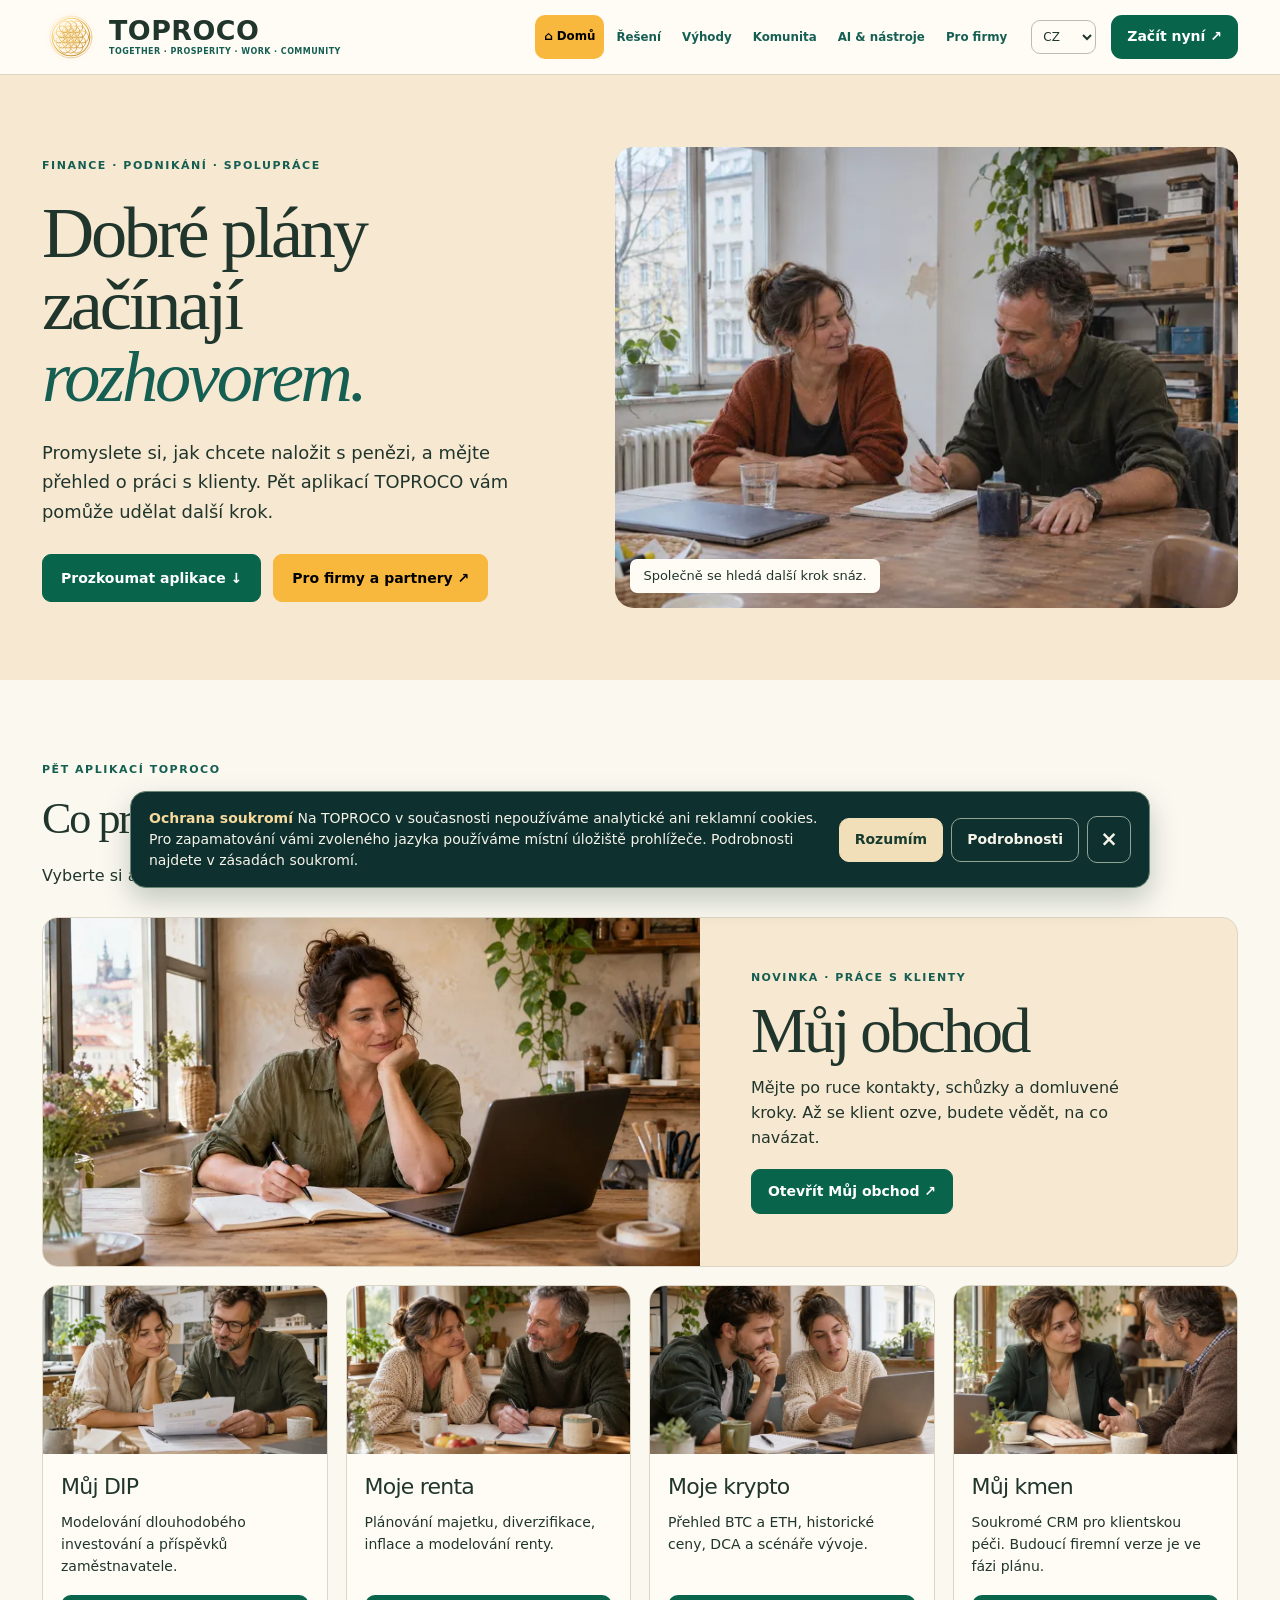
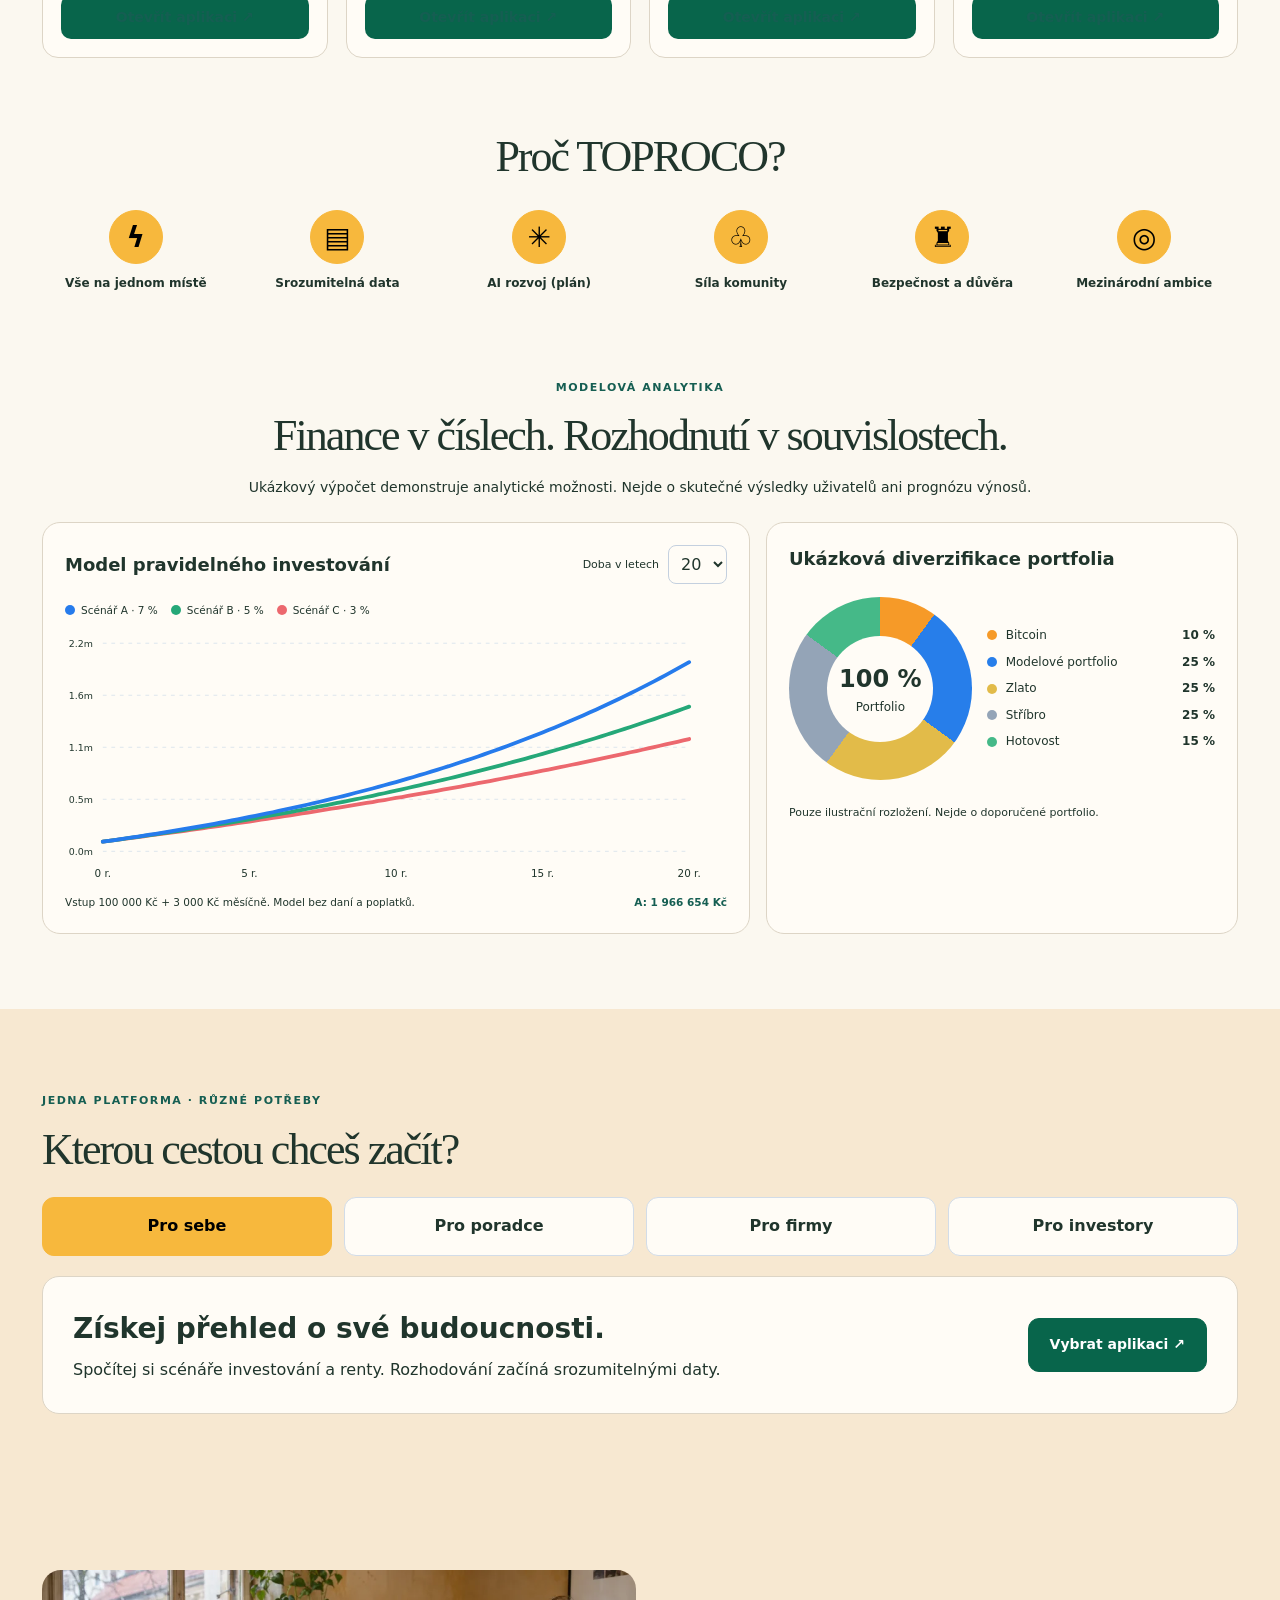
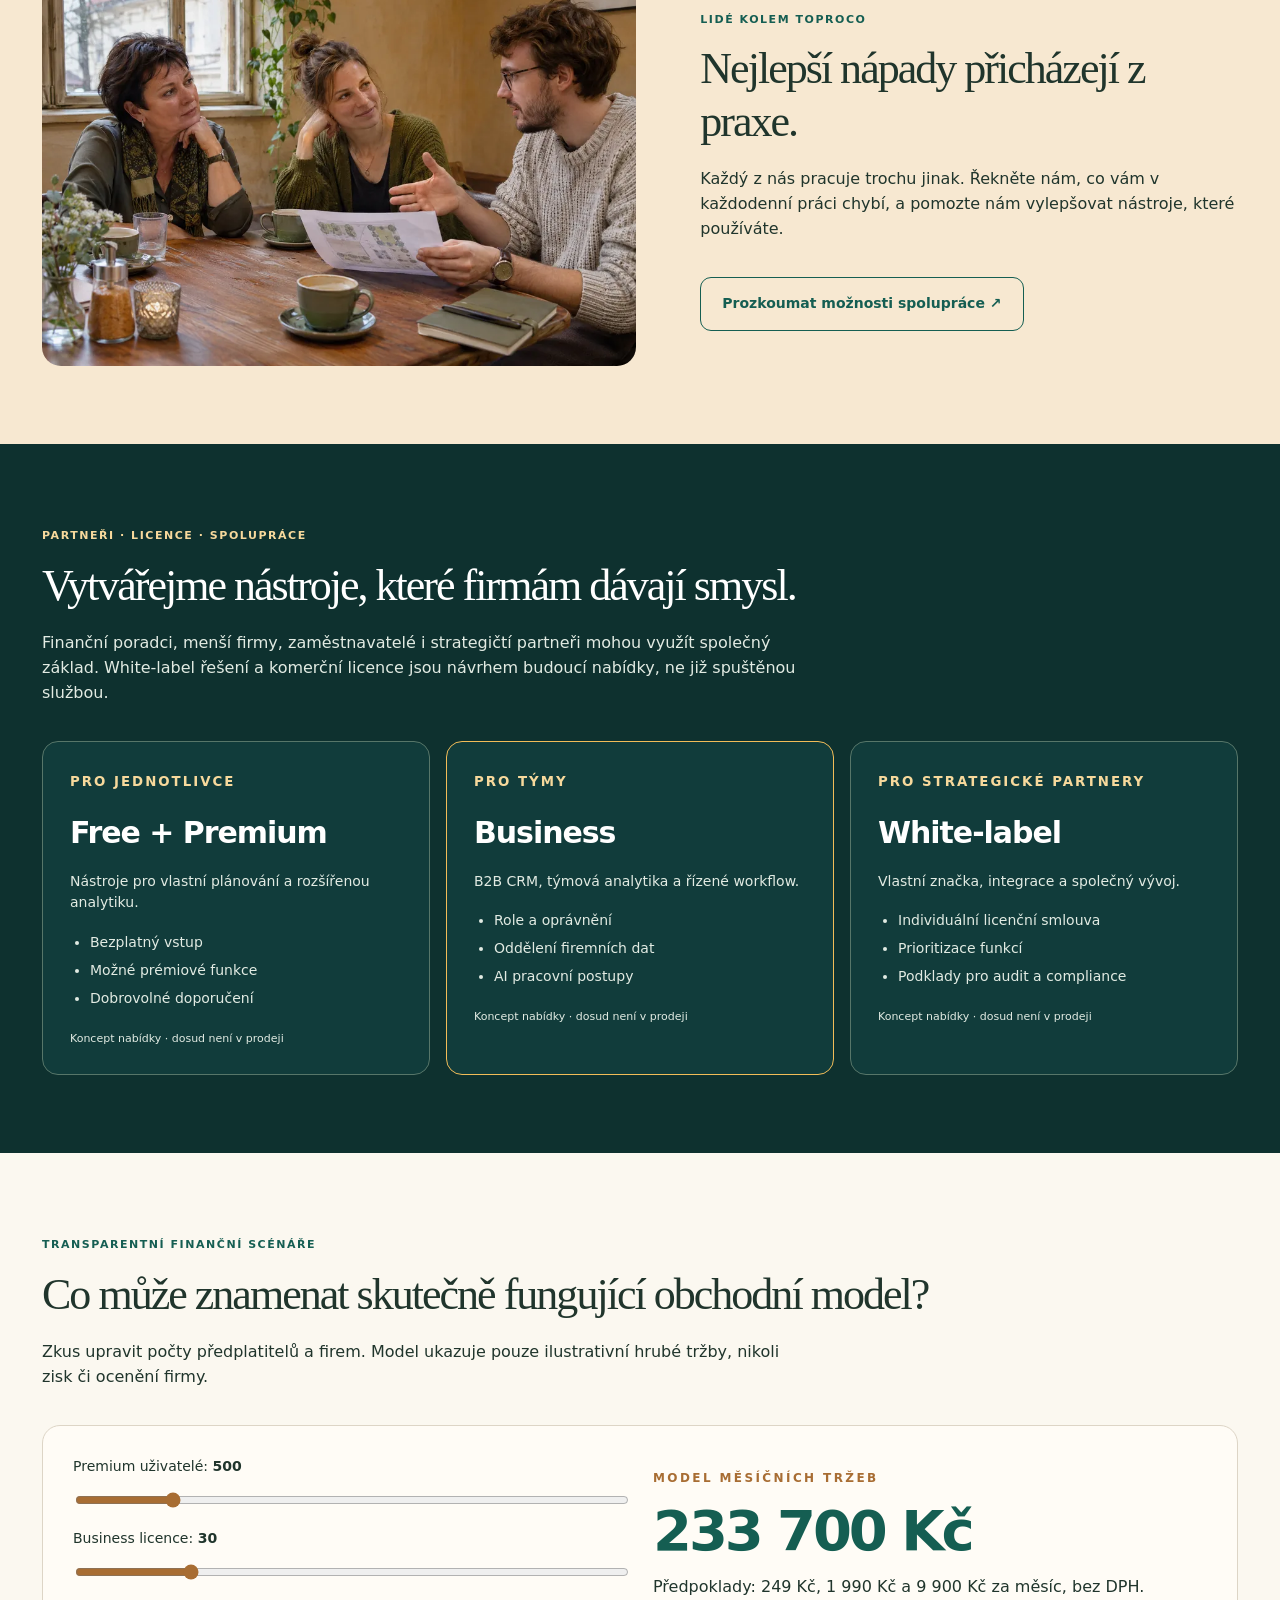
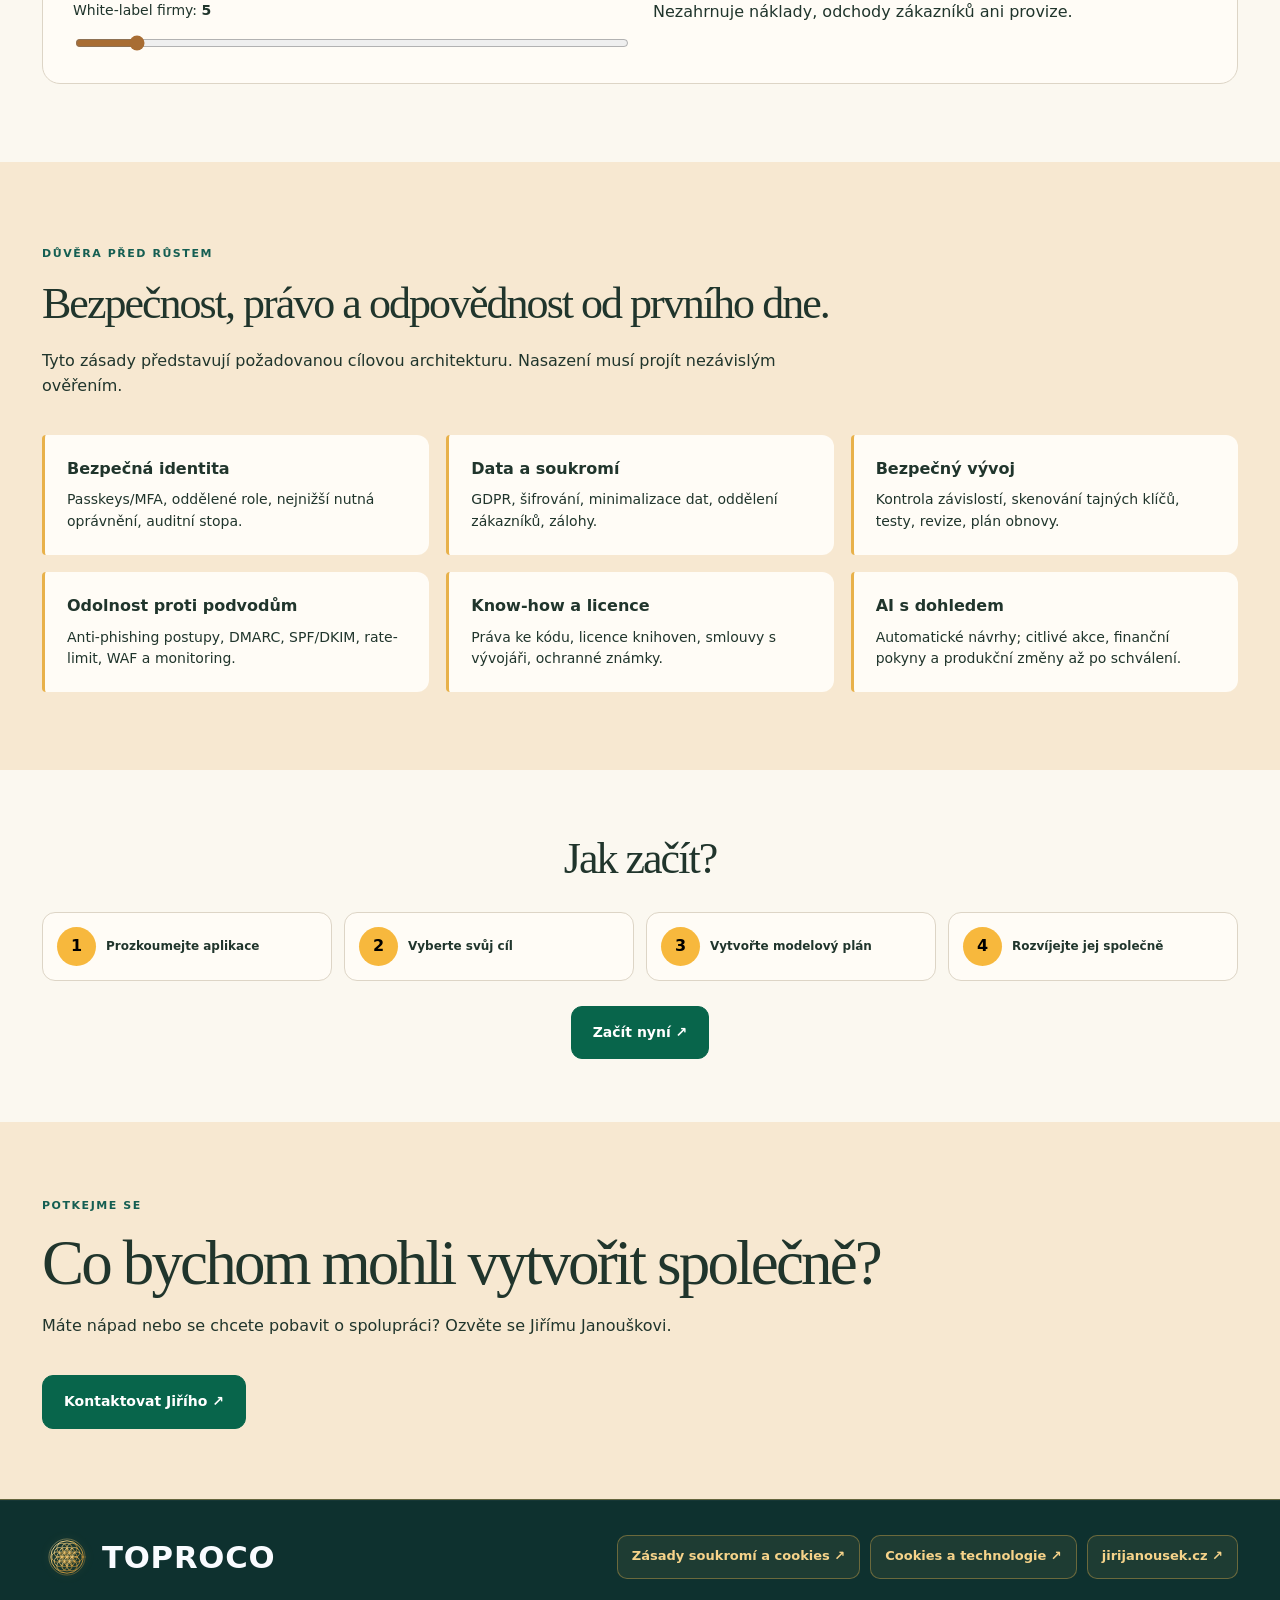
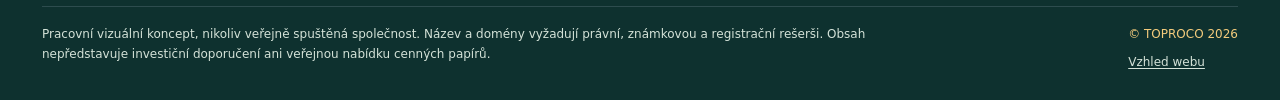
==== commit 591160b2: "Add TOPROCO appearance administration and public SEO metadata" ====
--- a/index.html
+++ b/index.html
@@ -1,5 +1,59 @@
 <!doctype html>
-<html lang="cs"><head><meta charset="UTF-8"><meta name="viewport" content="width=device-width,initial-scale=1,viewport-fit=cover"><meta name="color-scheme" content="light"><meta name="theme-color" content="#f8f3ea"><meta name="description" content="TOPROCO spojuje pět aplikací pro finanční plánování, podnikání a práci s klienty."><meta name="robots" content="noindex,nofollow"><meta property="og:type" content="website"><meta property="og:locale" content="cs_CZ"><meta property="og:site_name" content="TOPROCO"><meta property="og:title" content="TOPROCO – Společně tvoříme prosperitu"><meta property="og:description" content="Pět aplikací pro vaše peníze, práci a vztahy s klienty."><meta name="twitter:card" content="summary"><link rel="icon" href="/favicon.svg" type="image/svg+xml"><link rel="stylesheet" href="/privacy.css"><title>TOPROCO | Vaše myšlenky. Vaše prosperita.</title>
+<html lang="cs">
+<head>
+<meta charset="UTF-8">
+<meta name="viewport" content="width=device-width,initial-scale=1,viewport-fit=cover">
+<meta name="color-scheme" content="light">
+<meta name="theme-color" content="#f7e8d1">
+<title>TOPROCO | Finance, investice a práce s klienty</title>
+<meta name="description" content="Pět českých aplikací pro plánování renty, dlouhodobé investování, sledování kryptoměn a péči o klienty. Objevte Můj DIP, Moji rentu, Moje krypto, Můj kmen a Můj obchod.">
+<meta name="robots" content="index, follow, max-image-preview:large">
+<link rel="canonical" href="https://toproco.jirijanousek.cz/">
+<meta property="og:type" content="website">
+<meta property="og:locale" content="cs_CZ">
+<meta property="og:site_name" content="TOPROCO">
+<meta property="og:url" content="https://toproco.jirijanousek.cz/">
+<meta property="og:title" content="TOPROCO | Finance, investice a práce s klienty">
+<meta property="og:description" content="Pět českých aplikací pro plánování renty, investice a každodenní práci s klienty.">
+<meta property="og:image" content="https://toproco.jirijanousek.cz/assets/toproco-sdileni.jpg">
+<meta property="og:image:width" content="1200">
+<meta property="og:image:height" content="630">
+<meta property="og:image:alt" content="Dva lidé si při pracovní schůzce povídají u stolu.">
+<meta name="twitter:card" content="summary_large_image">
+<meta name="twitter:title" content="TOPROCO | Finance, investice a práce s klienty">
+<meta name="twitter:description" content="Pět českých aplikací pro finance a práci s klienty.">
+<meta name="twitter:image" content="https://toproco.jirijanousek.cz/assets/toproco-sdileni.jpg">
+<meta name="twitter:image:alt" content="Dva lidé si při pracovní schůzce povídají u stolu.">
+<link rel="icon" href="/favicon.svg" type="image/svg+xml">
+<link rel="stylesheet" href="/privacy.css">
+<script type="application/ld+json">
+{
+  "@context": "https://schema.org",
+  "@graph": [
+    {
+      "@type": "WebSite",
+      "@id": "https://toproco.jirijanousek.cz/#website",
+      "url": "https://toproco.jirijanousek.cz/",
+      "name": "TOPROCO",
+      "inLanguage": "cs"
+    },
+    {
+      "@type": "WebPage",
+      "@id": "https://toproco.jirijanousek.cz/#webpage",
+      "url": "https://toproco.jirijanousek.cz/",
+      "name": "TOPROCO | Finance, investice a práce s klienty",
+      "inLanguage": "cs",
+      "isPartOf": {"@id": "https://toproco.jirijanousek.cz/#website"},
+      "primaryImageOfPage": {
+        "@type": "ImageObject",
+        "contentUrl": "https://toproco.jirijanousek.cz/assets/toproco-sdileni.jpg",
+        "width": 1200,
+        "height": 630
+      }
+    }
+  ]
+}
+</script>
 <style>
 :root{--bg:#0a1120;--bg2:#111c2c;--panel:#152135;--panel2:#1b2b40;--text:#f4f4ee;--muted:#a5b4c6;--gold:#edc68b;--peach:#ce9a66;--teal:#77d0c1;--border:#ffffff24;--max:1240px;color-scheme:dark}
 *{box-sizing:border-box}html{scroll-behavior:smooth;scroll-padding-top:100px}body{margin:0;background:var(--bg);color:var(--text);font:16px/1.55 system-ui,-apple-system,'Segoe UI',Arial,sans-serif;overflow-x:hidden}a{color:inherit}button,input,select{font:inherit}button{cursor:pointer}button:focus-visible,a:focus-visible,select:focus-visible,input:focus-visible{outline:3px solid var(--gold);outline-offset:4px}img,svg{max-width:100%}.container{max-width:var(--max);padding:0 26px;margin:auto}.muted{color:var(--muted)}.sr-only{position:absolute;width:1px;height:1px;overflow:hidden;clip:rect(0,0,0,0)}
@@ -131,7 +185,9 @@
 @media(prefers-reduced-motion:reduce){.footer-links a{transition:none}}
 
 </style>
-<link rel="stylesheet" href="toproco.css"></head><body>
+<link rel="stylesheet" href="toproco.css">
+<link rel="stylesheet" href="/vzhled.php?css=1">
+</head><body>
 <a class="skip" href="#content">Přeskočit na obsah</a>
 <header><div class="container bar">
 <a href="#top" class="logo" aria-label="TOPROCO — úvod"><span class="logo-mark" aria-hidden="true"><img src="/assets/flower-of-life.svg" width="58" height="58" alt="" decoding="async"></span><span><span class="brand-name">TOPROCO</span><span class="brand-sub">TOGETHER · PROSPERITY · WORK · COMMUNITY</span></span></a>
@@ -152,7 +208,7 @@
       </div>
     </div>
     <figure class="hero-photo">
-      <img src="assets/schuzka-toproco.webp" srcset="assets/schuzka-toproco-640.webp 640w, assets/schuzka-toproco.webp 1240w" sizes="(max-width: 860px) 92vw, 50vw" width="1240" height="930" alt="" fetchpriority="high">
+      <img src="assets/schuzka-toproco.webp" srcset="assets/schuzka-toproco-640.webp 640w, assets/schuzka-toproco.webp 1240w" sizes="(max-width: 860px) 92vw, 50vw" width="1240" height="930" alt="Dva lidé si při pracovní schůzce povídají u stolu." data-alt="heroAlt" fetchpriority="high">
       <figcaption data-i="heroCaption">Společně se hledá další krok snáz.</figcaption>
     </figure>
   </div>
@@ -211,7 +267,7 @@
   </div>
   <div class="footer-bottom">
     <p data-i="footerText">Pilotní veřejná prezentace, nikoliv spuštěná společnost. Název a domény vyžadují právní, známkovou a registrační rešerši. Obsah nepředstavuje investiční doporučení ani veřejnou nabídku cenných papírů.</p>
-    <span class="footer-copyright">© TOPROCO 2026</span>
+    <div class="footer-copyright">© TOPROCO 2026<br><a class="footer-admin" href="/vzhled.php" rel="nofollow" data-i="appearanceLink">Vzhled webu</a></div>
   </div>
 </div></footer>
 <script>
@@ -235,15 +291,15 @@
 Object.assign(dict.en,{privacyPolicyFooter:"Privacy and cookies"});
 Object.assign(dict.es,{privacyPolicyFooter:"Privacidad y cookies"});
 Object.assign(dict.zh,{privacyPolicyFooter:"隐私与 Cookie"});
-Object.assign(dict.cs,{"privacyPolicyFooter":"Zásady soukromí a cookies ↗","privacyCookiesFooter":"Cookies a technologie ↗"});
-Object.assign(dict.sk,{"privacyPolicyFooter":"Ochrana súkromia a cookies ↗","privacyCookiesFooter":"Cookies a technológie ↗"});
-Object.assign(dict.en,{"privacyPolicyFooter":"Privacy and cookies ↗","privacyCookiesFooter":"Cookies and technologies ↗"});
-Object.assign(dict.es,{"privacyPolicyFooter":"Privacidad y cookies ↗","privacyCookiesFooter":"Cookies y tecnologías ↗"});
-Object.assign(dict.zh,{"privacyPolicyFooter":"隐私与 Cookie 政策 ↗","privacyCookiesFooter":"Cookie 与相关技术 ↗"});
+Object.assign(dict.cs,{"heroAlt":"Dva lidé si při pracovní schůzce povídají u stolu.","appearanceLink":"Vzhled webu","privacyPolicyFooter":"Zásady soukromí a cookies ↗","privacyCookiesFooter":"Cookies a technologie ↗"});
+Object.assign(dict.sk,{"heroAlt":"Dvaja ľudia sa rozprávajú pri stole počas pracovného stretnutia.","appearanceLink":"Vzhľad webu","privacyPolicyFooter":"Ochrana súkromia a cookies ↗","privacyCookiesFooter":"Cookies a technológie ↗"});
+Object.assign(dict.en,{"heroAlt":"Two people talking at a table during a work meeting.","appearanceLink":"Site appearance","privacyPolicyFooter":"Privacy and cookies ↗","privacyCookiesFooter":"Cookies and technologies ↗"});
+Object.assign(dict.es,{"heroAlt":"Dos personas conversan en una mesa durante una reunión de trabajo.","appearanceLink":"Apariencia del sitio","privacyPolicyFooter":"Privacidad y cookies ↗","privacyCookiesFooter":"Cookies y tecnologías ↗"});
+Object.assign(dict.zh,{"heroAlt":"两个人在工作会议上围桌交谈。","appearanceLink":"网站外观","privacyPolicyFooter":"隐私与 Cookie 政策 ↗","privacyCookiesFooter":"Cookie 与相关技术 ↗"});
 const audienceDict={cs:{person:['Získej přehled o své budoucnosti.','Spočítej si scénáře investování a renty. Rozhodování začíná srozumitelnými daty.','Vybrat aplikaci ↗','#produkty'],advisor:['Pomáhej klientům srozumitelně.','Modelové výpočty, přehled portfolií a plánovaná firemní verze CRM.','Prozkoumat produkty ↗','#produkty'],company:['Zaměstnanecké benefity i obchodní workflow.','Ukázky DIP a návrh licenčních řešení pro pracovní týmy.','Zjistit více ↗','#partneri'],investor:['Podpoř vývoj ověřený skutečnou poptávkou.','Hledáme strategické partnery; skutečná investiční nabídka vyžaduje právní přípravu a ověření výsledků.','Strategické partnerství ↗','#partneri']},en:{person:['Plan your future with confidence.','Explore investment and retirement scenarios with understandable numbers.','Choose a tool ↗','#produkty'],advisor:['Give clients clearer conversations.','Planning tools, portfolio views and a proposed team CRM.','Explore products ↗','#produkty'],company:['Better benefits, better workflows.','DIP examples and a planned B2B licence stack.','Learn more ↗','#partneri'],investor:['Support products validated by demand.','We seek strategic partnerships; any equity offer requires separate legal work.','Partnerships ↗','#partneri']},sk:{person:['Plánujte svoju budúcnosť.','Investičné a rentové scenáre s jasnými číslami.','Vybrať aplikáciu ↗','#produkty'],advisor:['Zrozumiteľnejšia starostlivosť.','Modelovanie a plánované tímové CRM.','Preskúmať ↗','#produkty'],company:['Benefity a obchodné procesy.','DIP a plánované licencie pre firmy.','Viac informácií ↗','#partneri'],investor:['Podporte overiteľnú hodnotu.','Strategické partnerstvá, nie verejná investičná ponuka.','Partnerstvo ↗','#partneri']},es:{person:['Planifica tu futuro.','Escenarios de inversión y renta con números claros.','Elegir herramienta ↗','#produkty'],advisor:['Mejora la comunicación con clientes.','Modelos financieros y CRM de equipo proyectado.','Explorar productos ↗','#produkty'],company:['Beneficios y flujos de trabajo.','Ejemplos DIP y licencias B2B planificadas.','Saber más ↗','#partneri'],investor:['Apoya el valor validado.','Colaboraciones estratégicas, no una oferta de inversión pública.','Colaboración ↗','#partneri']},zh:{person:['规划你的未来。','用清晰数据查看投资和退休收入情景。','选择产品 ↗','#produkty'],advisor:['帮助客户理解选择。','模型工具与规划中的团队 CRM。','探索产品 ↗','#produkty'],company:['员工福利与业务流程。','DIP 方案和规划中的企业授权。','了解更多 ↗','#partneri'],investor:['支持有真实需求的产品。','寻求战略合作，不是公开证券发行。','合作详情 ↗','#partneri']}};
 const $=id=>document.getElementById(id);let lang='cs';let audience='person';
 function updateAudience(){const v=audienceDict[lang][audience];$('audTitle').textContent=v[0];$('audText').textContent=v[1];$('audLink').textContent=v[2];$('audLink').setAttribute('href',v[3]);}
-function applyLanguage(code,persist=false){lang=dict[code]?code:'cs';document.documentElement.lang=lang;document.querySelectorAll('[data-i]').forEach(el=>{const value=dict[lang][el.dataset.i];if(value===undefined)return;if(el.dataset.i==='heroTitle'||el.dataset.i==='lastTitle')el.innerHTML=value;else el.textContent=value});$('lang').value=lang;updateAudience();if(persist){try{localStorage.setItem('toproco-language',lang)}catch(e){}}}
+function applyLanguage(code,persist=false){lang=dict[code]?code:'cs';document.documentElement.lang=lang;document.querySelectorAll('[data-i]').forEach(el=>{const value=dict[lang][el.dataset.i];if(value===undefined)return;if(el.dataset.i==='heroTitle'||el.dataset.i==='lastTitle')el.innerHTML=value;else el.textContent=value});document.querySelectorAll('[data-alt]').forEach(el=>{el.alt=dict[lang][el.dataset.alt]});$('lang').value=lang;updateAudience();if(persist){try{localStorage.setItem('toproco-language',lang)}catch(e){}}}
 document.querySelectorAll('[data-audience]').forEach(b=>b.addEventListener('click',()=>{audience=b.dataset.audience;document.querySelectorAll('[data-audience]').forEach(x=>{const selected=x===b;x.classList.toggle('selected',selected);x.setAttribute('aria-selected',String(selected))});updateAudience()}));
 const fmt=new Intl.NumberFormat('cs-CZ');function updateCalc(){const a=+$('premium').value,b=+$('business').value,c=+$('white').value;$('vPremium').textContent=fmt.format(a);$('vBusiness').textContent=fmt.format(b);$('vWhite').textContent=fmt.format(c);$('revenue').textContent=fmt.format(a*249+b*1990+c*9900)+' Kč'}['premium','business','white'].forEach(id=>$(id).addEventListener('input',updateCalc));
 $('lang').addEventListener('change',e=>applyLanguage(e.target.value,true));const menuButton=$('mobileNavButton'),drop=$('navDrop');function closeNav(){drop.classList.remove('open');menuButton.setAttribute('aria-expanded','false');menuButton.textContent='☰'}menuButton.addEventListener('click',()=>{const v=!drop.classList.contains('open');drop.classList.toggle('open',v);menuButton.setAttribute('aria-expanded',String(v));menuButton.textContent=v?'✕':'☰'});drop.querySelectorAll('a').forEach(x=>x.addEventListener('click',closeNav));document.addEventListener('click',e=>{if(drop.classList.contains('open')&&!e.target.closest('#navDrop')&&!e.target.closest('#mobileNavButton'))closeNav()});document.addEventListener('keydown',e=>{if(e.key==='Escape')closeNav()});
--- a/toproco.css
+++ b/toproco.css
@@ -206,3 +206,97 @@
   color: #f6f3e9;
   border-color: #91a597;
 }
+
+/* These defaults also cover static hosting and unavailable theme storage. */
+:root {
+  --bg: #fbf8f0;
+  --paper: #fffcf6;
+  --sand: #f7e8d1;
+  --text: #20352c;
+  --link: #155e52;
+  --button: #08654b;
+  --button-ink: #ffffff;
+  --active: #f7b83d;
+  --active-ink: #000000;
+  --font-body: 16px;
+  --heading-scale: 1;
+  --body-weight: 400;
+  --heading-weight: 500;
+}
+
+body { font-size: var(--font-body); font-weight: var(--body-weight); }
+header, .insight-panel, .audience-panel, .calc, .start-step,
+#bezpecnost .security-item, #pro-koho .audience button, .insight-panel-top select {
+  background: var(--paper);
+  color: var(--text);
+}
+header .brand-sub, .desktop-nav a, .nav-drop a, main a:not([class]) { color: var(--link); }
+.desktop-nav a { font-size: calc(var(--font-body) * .74); }
+.desktop-nav a.active-home, .desktop-nav a:hover, .nav-drop a:hover,
+.hero .btn-outline, #pro-koho .audience button.selected,
+.benefit > span, .start-step span {
+  color: var(--active-ink);
+  background: var(--active);
+  border-color: var(--active);
+}
+.top-cta, .btn-primary, .product a, .product-obchod .btn, .cta .btn {
+  background: var(--button);
+  border-color: var(--button);
+  color: var(--button-ink);
+}
+.top-cta:hover, .btn-primary:hover, .product a:hover, .product-obchod .btn:hover, .cta .btn:hover {
+  background: var(--button);
+  color: var(--button-ink);
+  filter: brightness(.92);
+}
+.hero .btn-outline:hover { background: var(--active); color: var(--active-ink); filter: brightness(.92); }
+main .btn-outline:not(.hero .btn-outline) { color: var(--link); border-color: currentColor; }
+main .btn-outline:not(.hero .btn-outline):hover { background: var(--paper); }
+.product-obchod, #komunita, .cta { background: var(--sand); border-color: var(--border); }
+.hero .eyebrow, .hero h1 em, .kicker, #komunita .kicker, .calc-result output { color: var(--link); }
+.hero .lead, .section-intro, .insights-heading p, .product p, #komunita .section-intro,
+.benefit b, .start-step b, .audience-panel h3, .audience-panel p, .insight-panel h3,
+.insight-panel-top label, .legend, .allocation-legend > div, .allocation-legend b, .chart-note,
+.chart-foot, .donut-chart > span, .donut-chart small, .calc label, .calc-result p,
+#bezpecnost .security-item b, #bezpecnost .security-item p, .cta .section-intro {
+  color: var(--text);
+}
+.chart-foot strong { color: var(--link); }
+#chartGrid text { fill: var(--text); }
+.donut-chart::before { background: var(--paper); }
+#partneri, .footer, .tp-privacy-banner {
+  background: color-mix(in srgb, var(--button) 30%, #101b23);
+}
+#partneri .price { background: color-mix(in srgb, var(--button) 34%, #152732); }
+#partneri .kicker, #partneri .price small { color: #f7d99c; }
+
+.hero h1, .section h2, .benefits-section h2, .insights-section h2, .getting-started h2,
+.cta h2, .product h3 { font-weight: var(--heading-weight); }
+.hero h1 { font-size: calc(clamp(47px, 5.65vw, 82px) * var(--heading-scale)); }
+.section h2, .benefits-section h2, .insights-section h2, .getting-started h2 {
+  font-size: calc(clamp(29px, 3.6vw, 44px) * var(--heading-scale));
+}
+.cta h2 { font-size: calc(clamp(36px, 5vw, 63px) * var(--heading-scale)); }
+.product h3 { font-size: calc(22px * var(--heading-scale)); }
+.product-obchod h3 { font-size: calc(clamp(35px, 5vw, 63px) * var(--heading-scale)); }
+.hero .lead { font-size: calc(var(--font-body) * 1.12); }
+.section-intro, .product-obchod p, .audience-panel p { font-size: var(--font-body); }
+.product p:not(.product-obchod p), .price p, .price ul, .security-item p,
+.insights-heading p, .calc label { font-size: calc(var(--font-body) * .875); }
+main .btn, .product a, .top-cta { font-size: calc(var(--font-body) * .875); }
+.footer .footer-admin {
+  display: inline-block;
+  margin-top: 10px;
+  color: #d4e2d8;
+  font-size: .75rem;
+  text-underline-offset: .2em;
+}
+@media (max-width: 1180px) {
+  .desktop-nav, .top-cta { display: none; }
+  .menu-button { display: block; }
+  .lang { margin-left: auto; }
+  .nav-drop.open { display: block; }
+}
+@media (max-width: 860px) {
+  .hero h1 { font-size: calc(clamp(38px, 9vw, 68px) * var(--heading-scale)); overflow-wrap: anywhere; }
+}
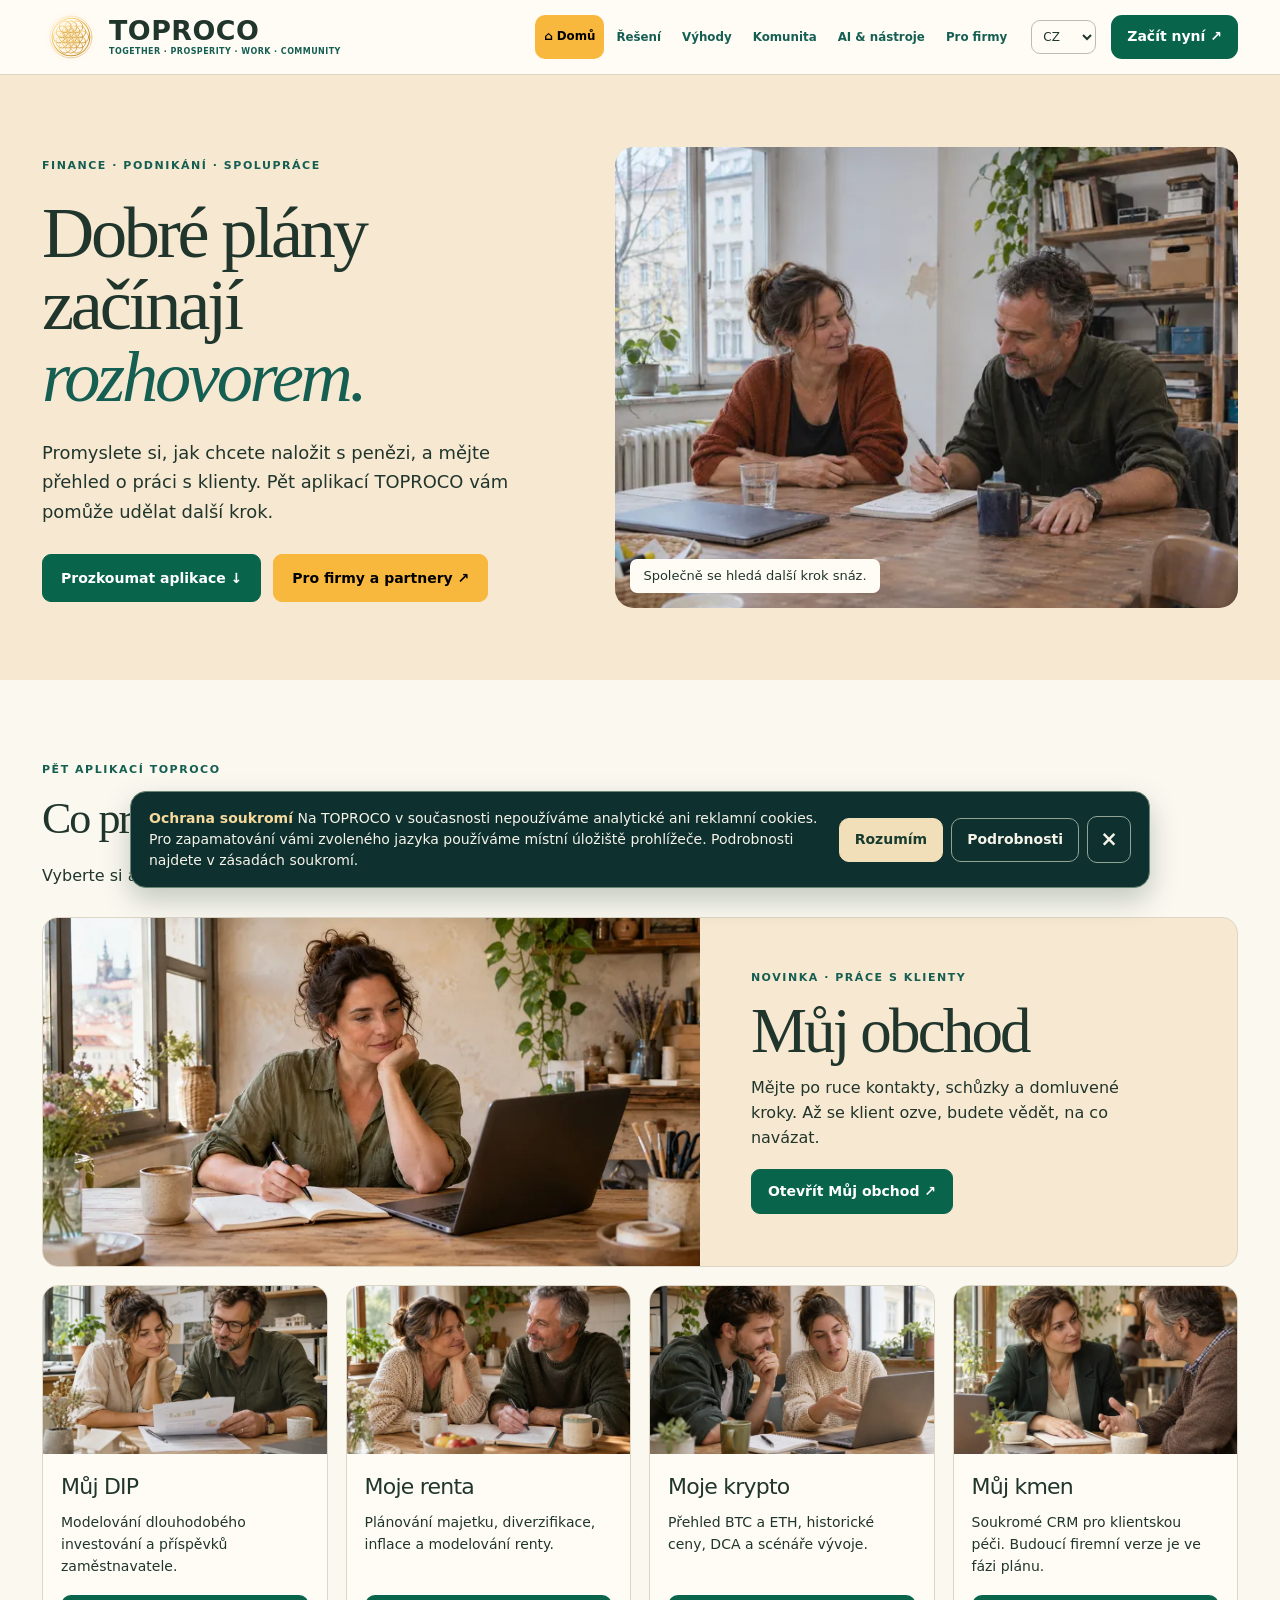
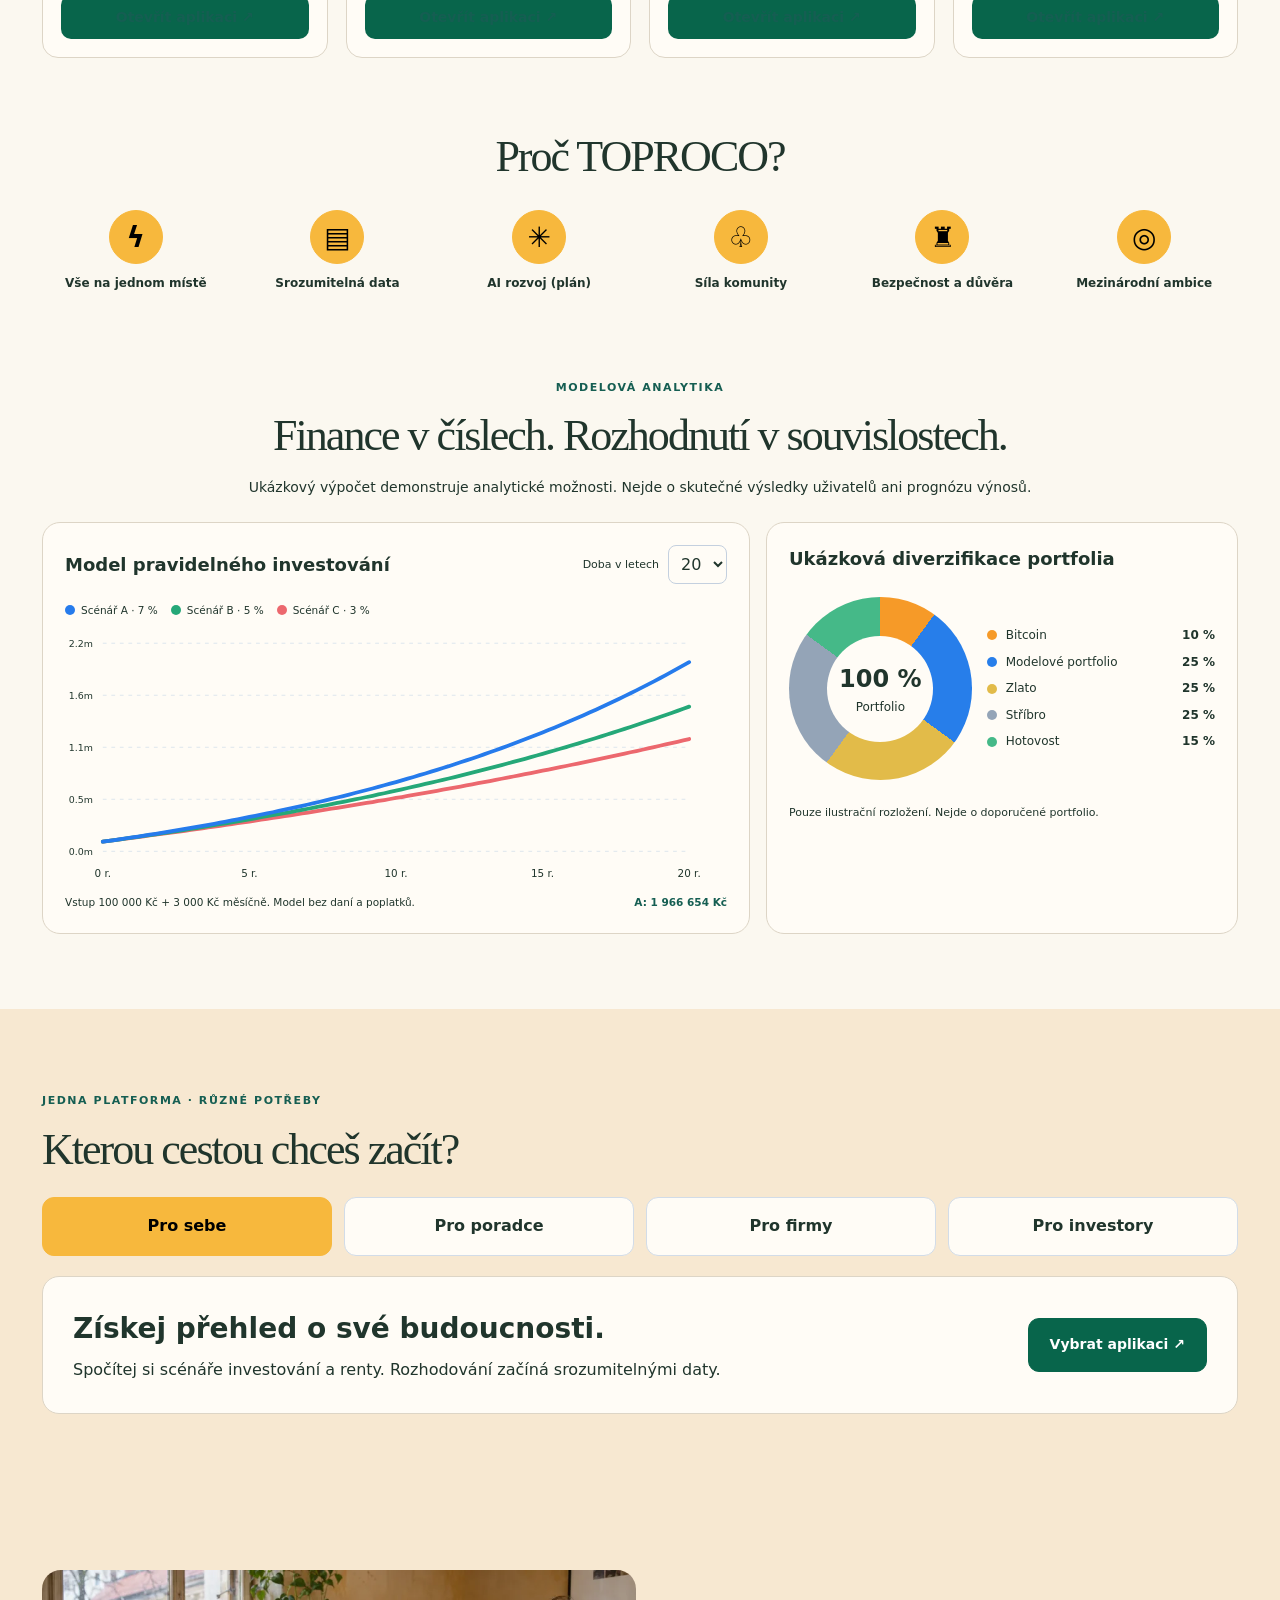
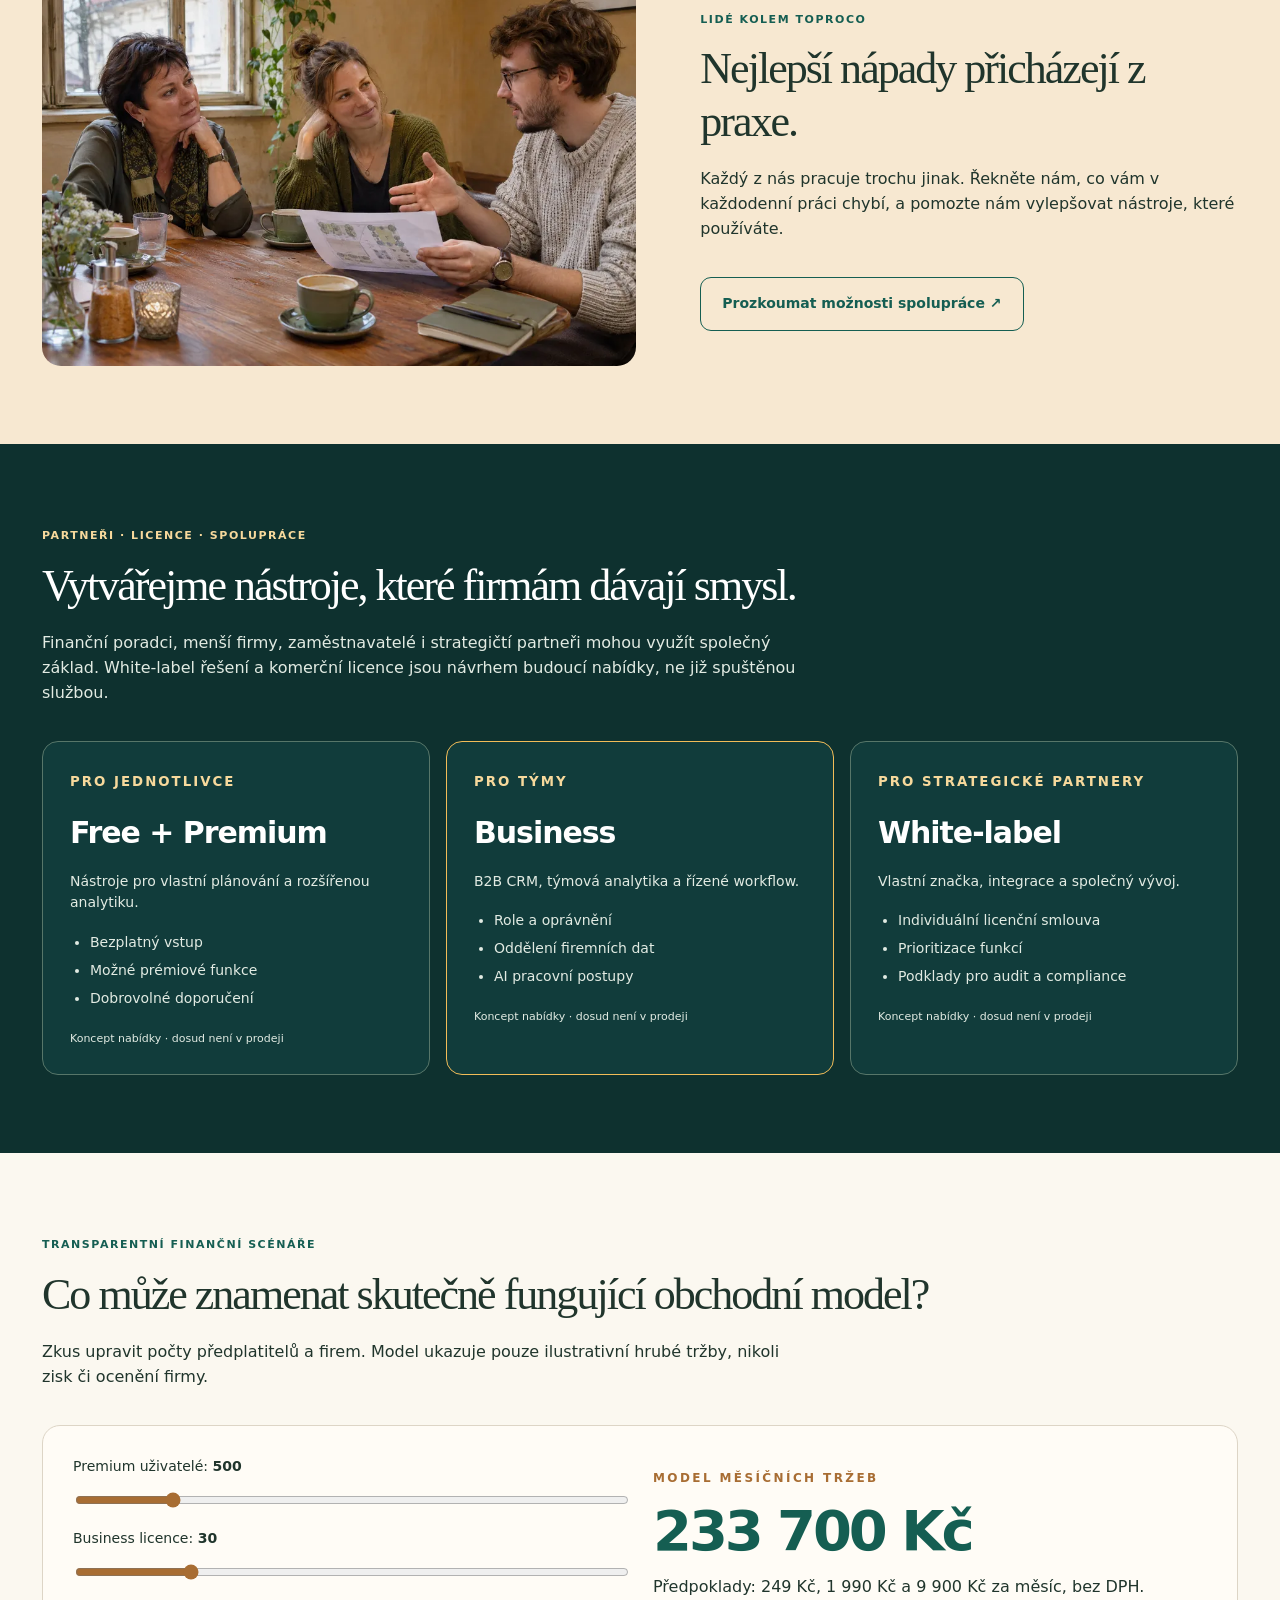
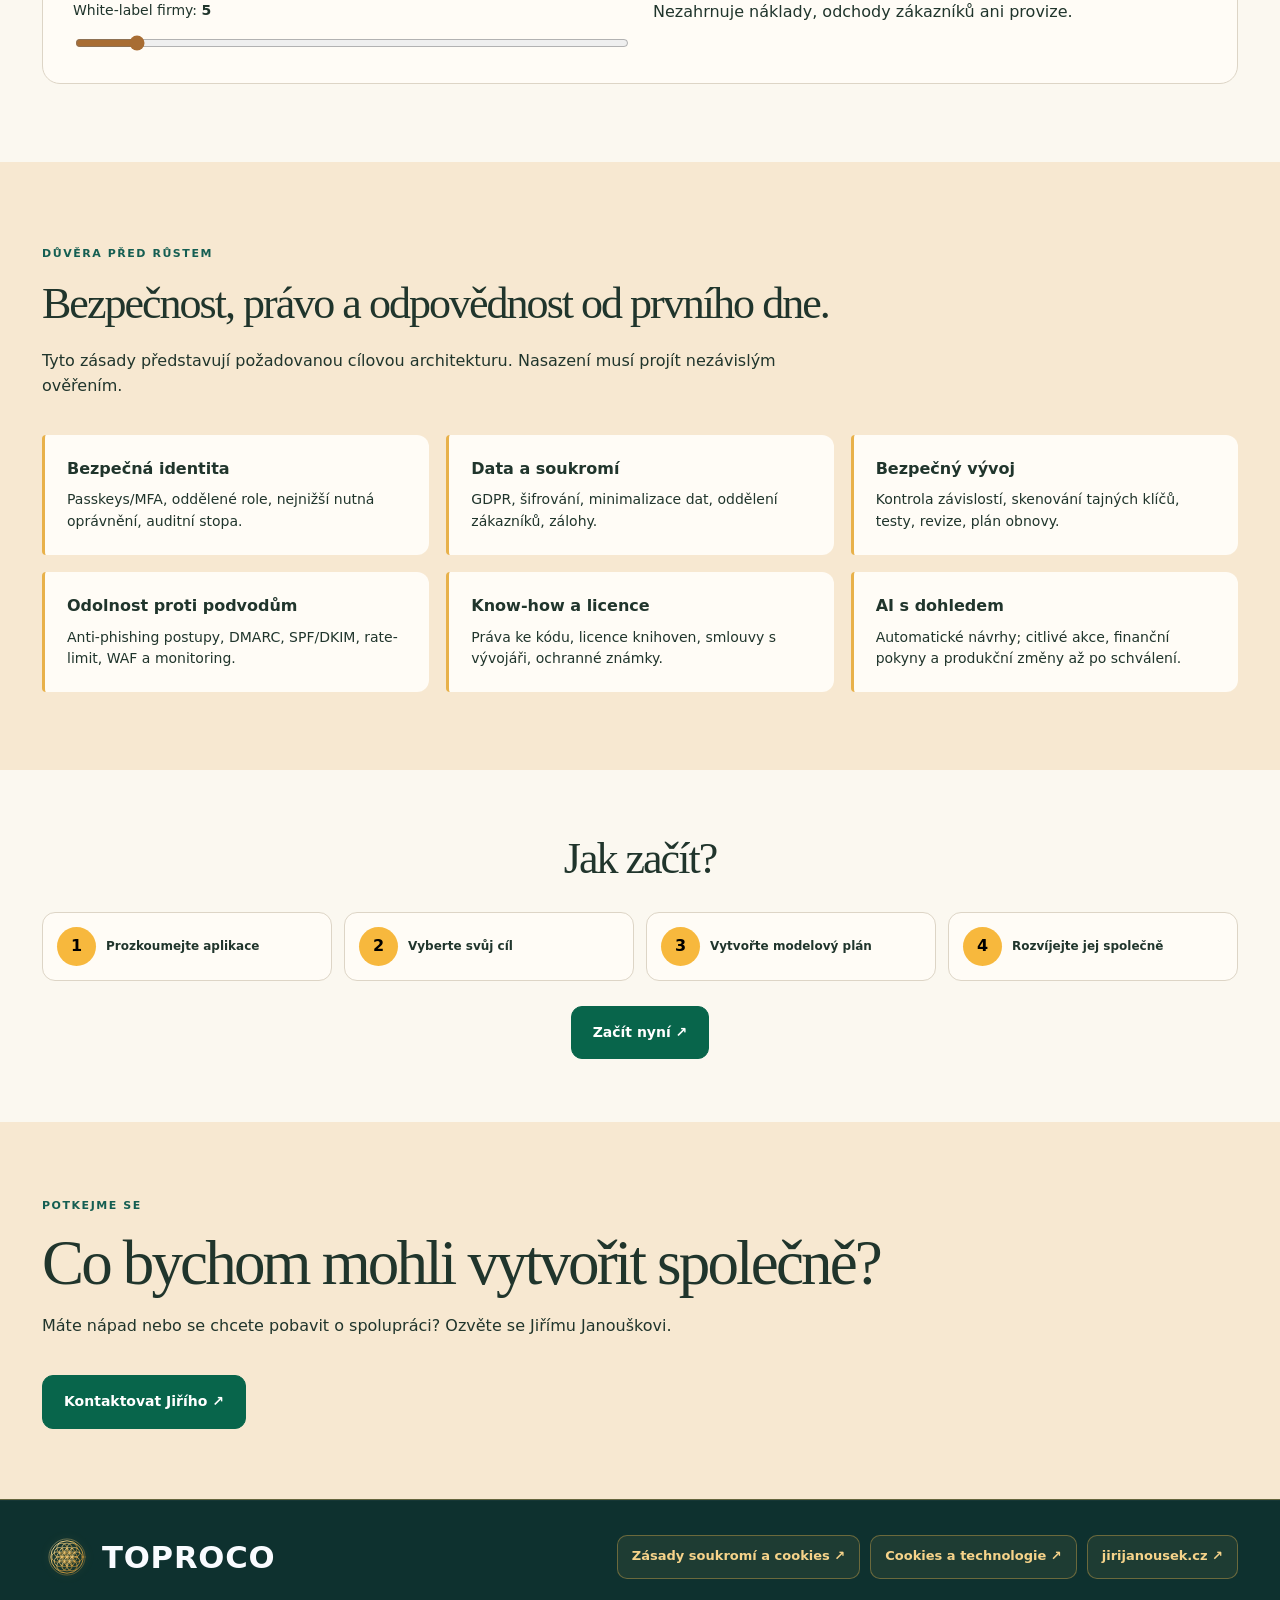
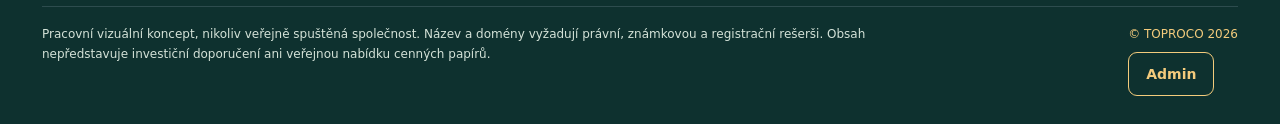
==== commit 5fac6366: "Add footer Admin button and one-time email account activation" ====
--- a/index.html
+++ b/index.html
@@ -267,7 +267,7 @@
   </div>
   <div class="footer-bottom">
     <p data-i="footerText">Pilotní veřejná prezentace, nikoliv spuštěná společnost. Název a domény vyžadují právní, známkovou a registrační rešerši. Obsah nepředstavuje investiční doporučení ani veřejnou nabídku cenných papírů.</p>
-    <div class="footer-copyright">© TOPROCO 2026<br><a class="footer-admin" href="/vzhled.php" rel="nofollow" data-i="appearanceLink">Vzhled webu</a></div>
+    <div class="footer-copyright">© TOPROCO 2026<br><a class="footer-admin" href="/vzhled.php" rel="nofollow">Admin</a></div>
   </div>
 </div></footer>
 <script>
@@ -291,11 +291,11 @@
 Object.assign(dict.en,{privacyPolicyFooter:"Privacy and cookies"});
 Object.assign(dict.es,{privacyPolicyFooter:"Privacidad y cookies"});
 Object.assign(dict.zh,{privacyPolicyFooter:"隐私与 Cookie"});
-Object.assign(dict.cs,{"heroAlt":"Dva lidé si při pracovní schůzce povídají u stolu.","appearanceLink":"Vzhled webu","privacyPolicyFooter":"Zásady soukromí a cookies ↗","privacyCookiesFooter":"Cookies a technologie ↗"});
-Object.assign(dict.sk,{"heroAlt":"Dvaja ľudia sa rozprávajú pri stole počas pracovného stretnutia.","appearanceLink":"Vzhľad webu","privacyPolicyFooter":"Ochrana súkromia a cookies ↗","privacyCookiesFooter":"Cookies a technológie ↗"});
-Object.assign(dict.en,{"heroAlt":"Two people talking at a table during a work meeting.","appearanceLink":"Site appearance","privacyPolicyFooter":"Privacy and cookies ↗","privacyCookiesFooter":"Cookies and technologies ↗"});
-Object.assign(dict.es,{"heroAlt":"Dos personas conversan en una mesa durante una reunión de trabajo.","appearanceLink":"Apariencia del sitio","privacyPolicyFooter":"Privacidad y cookies ↗","privacyCookiesFooter":"Cookies y tecnologías ↗"});
-Object.assign(dict.zh,{"heroAlt":"两个人在工作会议上围桌交谈。","appearanceLink":"网站外观","privacyPolicyFooter":"隐私与 Cookie 政策 ↗","privacyCookiesFooter":"Cookie 与相关技术 ↗"});
+Object.assign(dict.cs,{"heroAlt":"Dva lidé si při pracovní schůzce povídají u stolu.","privacyPolicyFooter":"Zásady soukromí a cookies ↗","privacyCookiesFooter":"Cookies a technologie ↗"});
+Object.assign(dict.sk,{"heroAlt":"Dvaja ľudia sa rozprávajú pri stole počas pracovného stretnutia.","privacyPolicyFooter":"Ochrana súkromia a cookies ↗","privacyCookiesFooter":"Cookies a technológie ↗"});
+Object.assign(dict.en,{"heroAlt":"Two people talking at a table during a work meeting.","privacyPolicyFooter":"Privacy and cookies ↗","privacyCookiesFooter":"Cookies and technologies ↗"});
+Object.assign(dict.es,{"heroAlt":"Dos personas conversan en una mesa durante una reunión de trabajo.","privacyPolicyFooter":"Privacidad y cookies ↗","privacyCookiesFooter":"Cookies y tecnologías ↗"});
+Object.assign(dict.zh,{"heroAlt":"两个人在工作会议上围桌交谈。","privacyPolicyFooter":"隐私与 Cookie 政策 ↗","privacyCookiesFooter":"Cookie 与相关技术 ↗"});
 const audienceDict={cs:{person:['Získej přehled o své budoucnosti.','Spočítej si scénáře investování a renty. Rozhodování začíná srozumitelnými daty.','Vybrat aplikaci ↗','#produkty'],advisor:['Pomáhej klientům srozumitelně.','Modelové výpočty, přehled portfolií a plánovaná firemní verze CRM.','Prozkoumat produkty ↗','#produkty'],company:['Zaměstnanecké benefity i obchodní workflow.','Ukázky DIP a návrh licenčních řešení pro pracovní týmy.','Zjistit více ↗','#partneri'],investor:['Podpoř vývoj ověřený skutečnou poptávkou.','Hledáme strategické partnery; skutečná investiční nabídka vyžaduje právní přípravu a ověření výsledků.','Strategické partnerství ↗','#partneri']},en:{person:['Plan your future with confidence.','Explore investment and retirement scenarios with understandable numbers.','Choose a tool ↗','#produkty'],advisor:['Give clients clearer conversations.','Planning tools, portfolio views and a proposed team CRM.','Explore products ↗','#produkty'],company:['Better benefits, better workflows.','DIP examples and a planned B2B licence stack.','Learn more ↗','#partneri'],investor:['Support products validated by demand.','We seek strategic partnerships; any equity offer requires separate legal work.','Partnerships ↗','#partneri']},sk:{person:['Plánujte svoju budúcnosť.','Investičné a rentové scenáre s jasnými číslami.','Vybrať aplikáciu ↗','#produkty'],advisor:['Zrozumiteľnejšia starostlivosť.','Modelovanie a plánované tímové CRM.','Preskúmať ↗','#produkty'],company:['Benefity a obchodné procesy.','DIP a plánované licencie pre firmy.','Viac informácií ↗','#partneri'],investor:['Podporte overiteľnú hodnotu.','Strategické partnerstvá, nie verejná investičná ponuka.','Partnerstvo ↗','#partneri']},es:{person:['Planifica tu futuro.','Escenarios de inversión y renta con números claros.','Elegir herramienta ↗','#produkty'],advisor:['Mejora la comunicación con clientes.','Modelos financieros y CRM de equipo proyectado.','Explorar productos ↗','#produkty'],company:['Beneficios y flujos de trabajo.','Ejemplos DIP y licencias B2B planificadas.','Saber más ↗','#partneri'],investor:['Apoya el valor validado.','Colaboraciones estratégicas, no una oferta de inversión pública.','Colaboración ↗','#partneri']},zh:{person:['规划你的未来。','用清晰数据查看投资和退休收入情景。','选择产品 ↗','#produkty'],advisor:['帮助客户理解选择。','模型工具与规划中的团队 CRM。','探索产品 ↗','#produkty'],company:['员工福利与业务流程。','DIP 方案和规划中的企业授权。','了解更多 ↗','#partneri'],investor:['支持有真实需求的产品。','寻求战略合作，不是公开证券发行。','合作详情 ↗','#partneri']}};
 const $=id=>document.getElementById(id);let lang='cs';let audience='person';
 function updateAudience(){const v=audienceDict[lang][audience];$('audTitle').textContent=v[0];$('audText').textContent=v[1];$('audLink').textContent=v[2];$('audLink').setAttribute('href',v[3]);}
--- a/toproco.css
+++ b/toproco.css
@@ -285,11 +285,22 @@
 .insights-heading p, .calc label { font-size: calc(var(--font-body) * .875); }
 main .btn, .product a, .top-cta { font-size: calc(var(--font-body) * .875); }
 .footer .footer-admin {
-  display: inline-block;
-  margin-top: 10px;
-  color: #d4e2d8;
-  font-size: .75rem;
-  text-underline-offset: .2em;
+  display: inline-flex;
+  align-items: center;
+  justify-content: center;
+  min-height: 44px;
+  margin-top: 9px;
+  padding: 0 17px;
+  border: 1px solid #f3cb7c;
+  border-radius: 9px;
+  color: #f3cb7c;
+  font-size: .875rem;
+  font-weight: 700;
+  text-decoration: none;
+}
+.footer .footer-admin:hover, .footer .footer-admin:focus-visible {
+  background: #f3cb7c;
+  color: #193c30;
 }
 @media (max-width: 1180px) {
   .desktop-nav, .top-cta { display: none; }
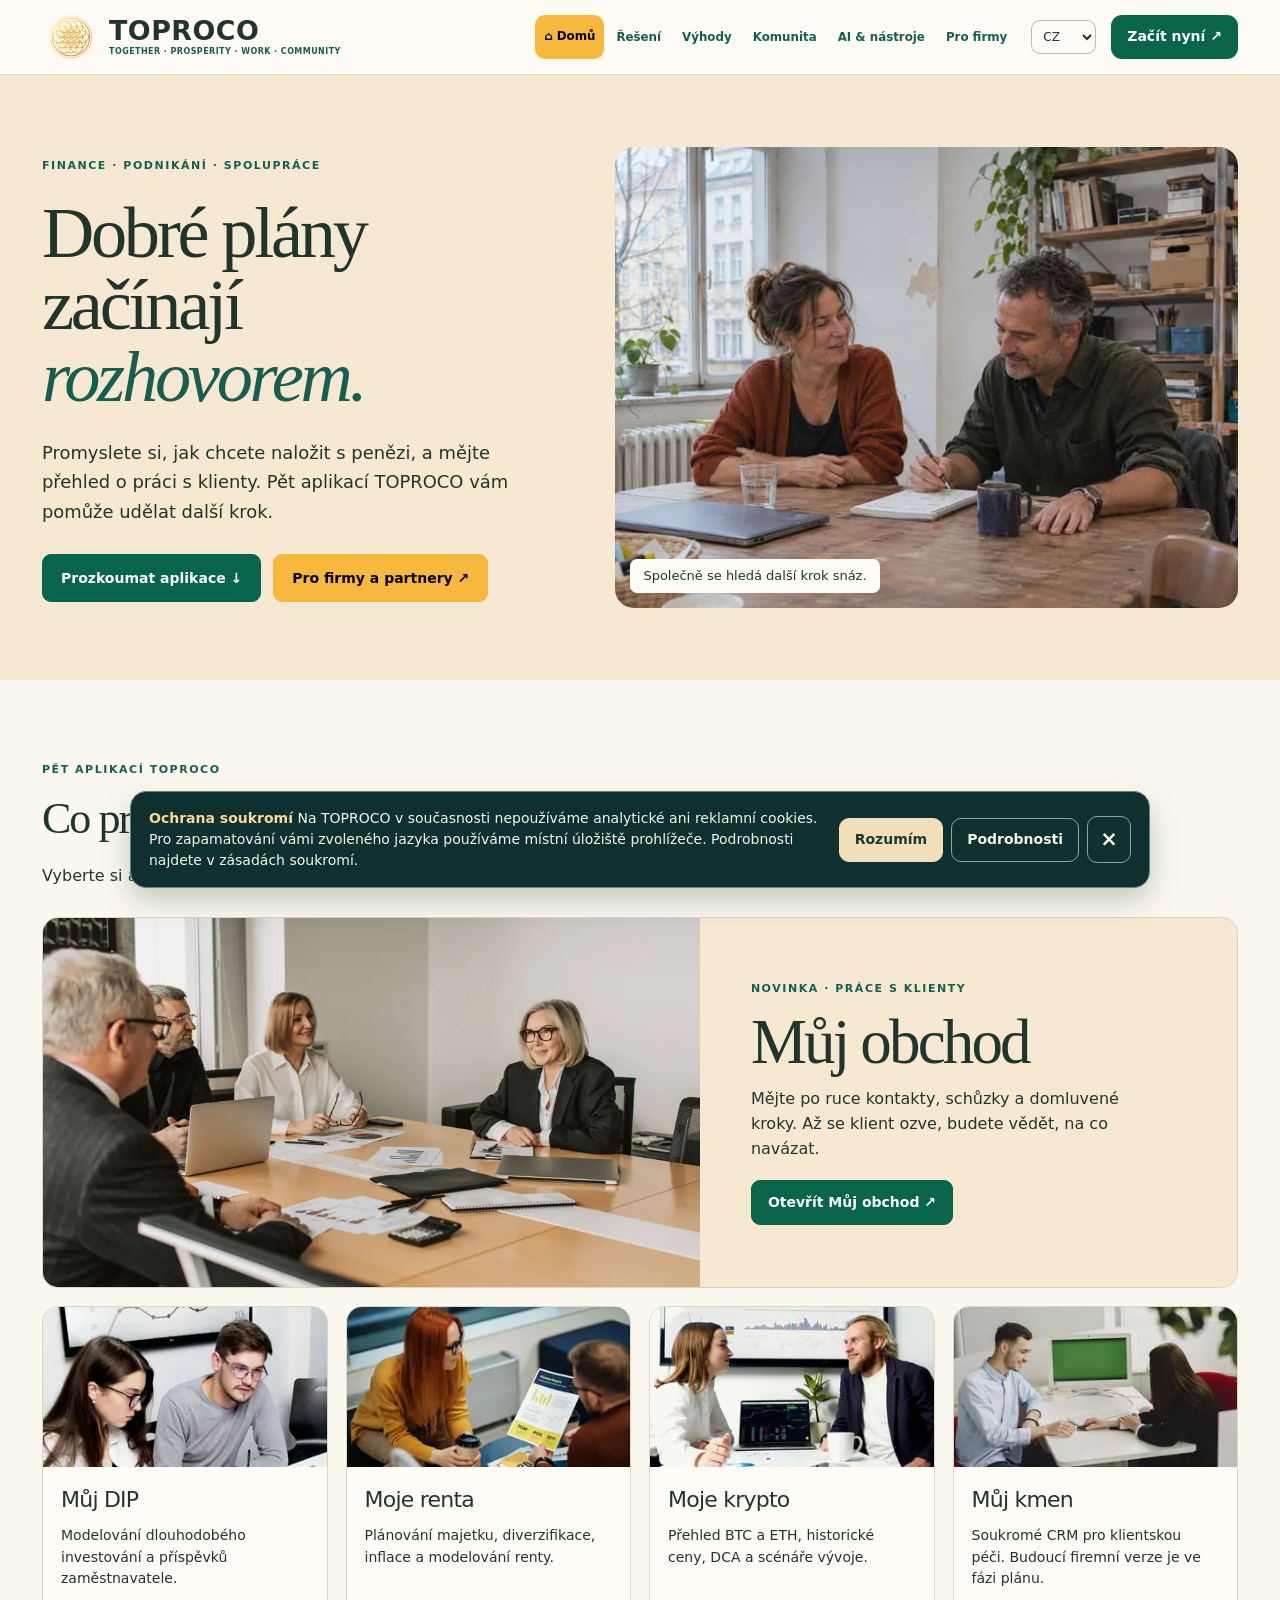
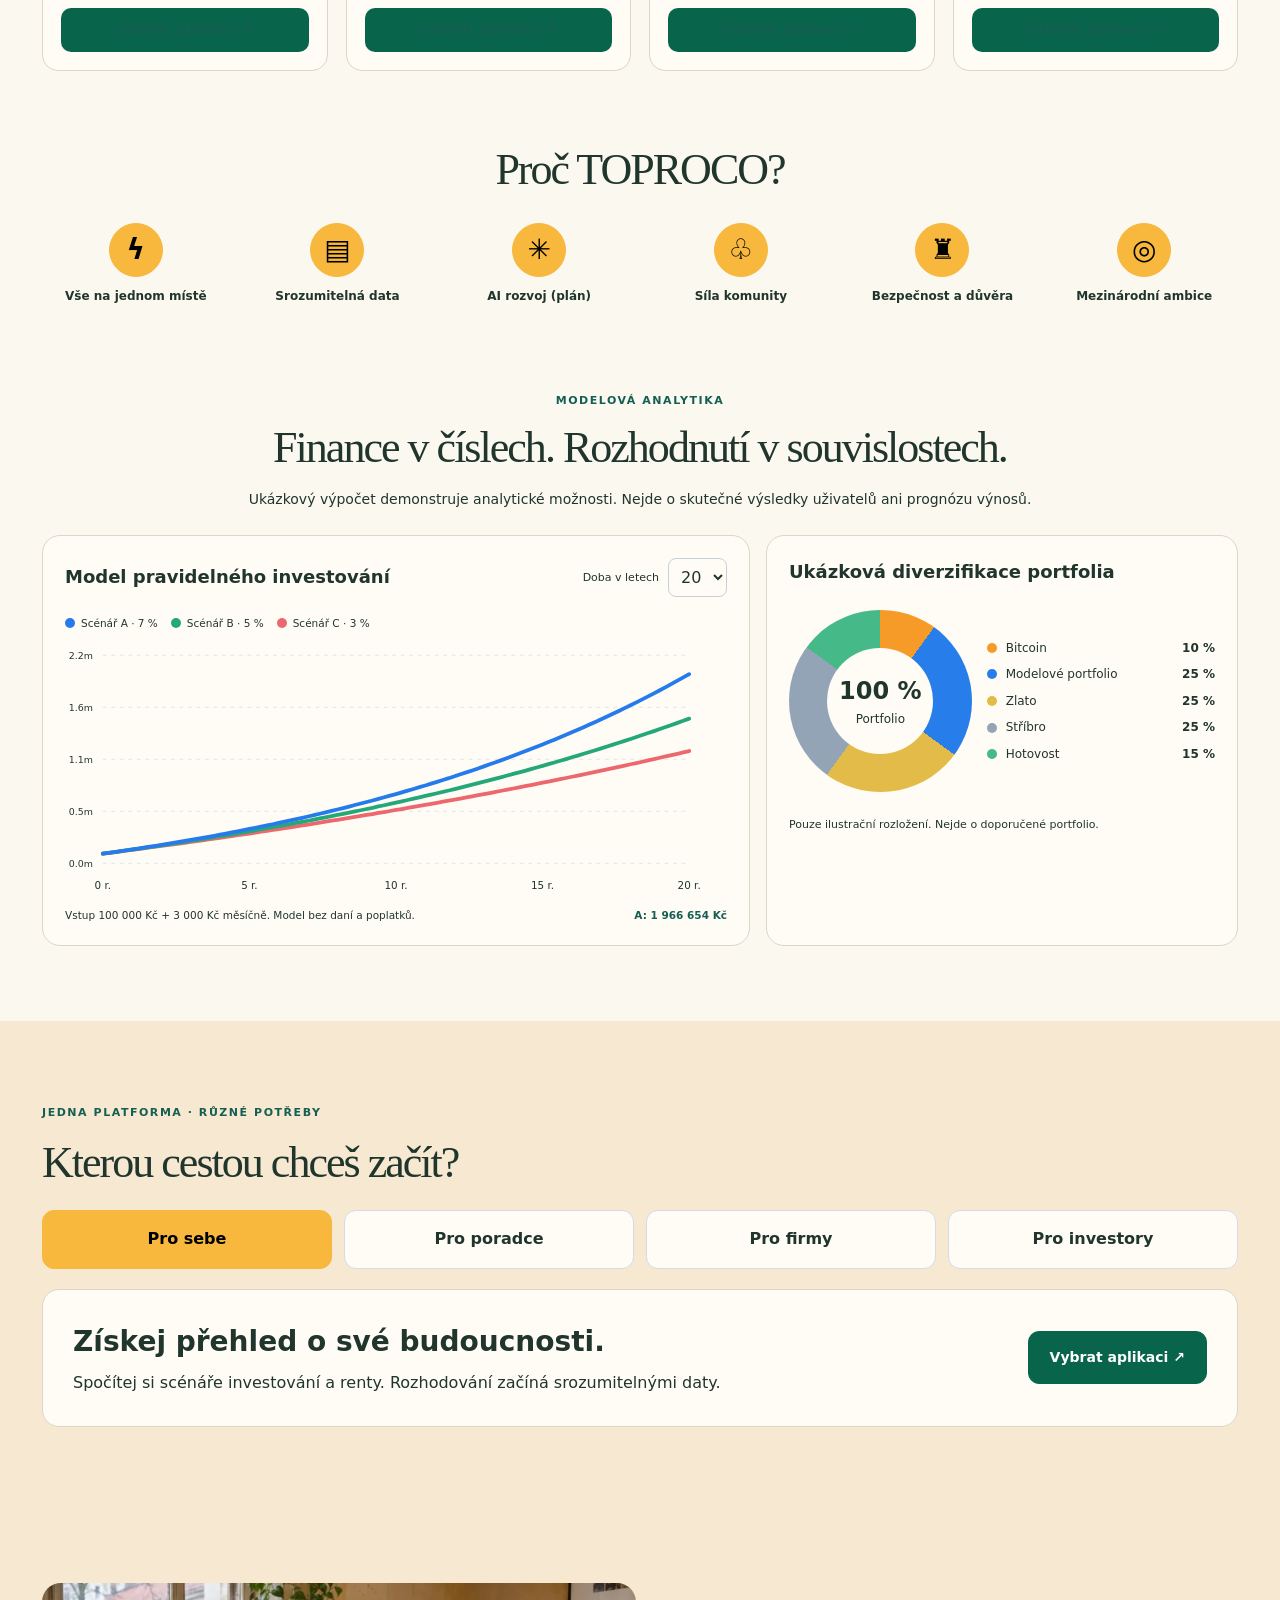
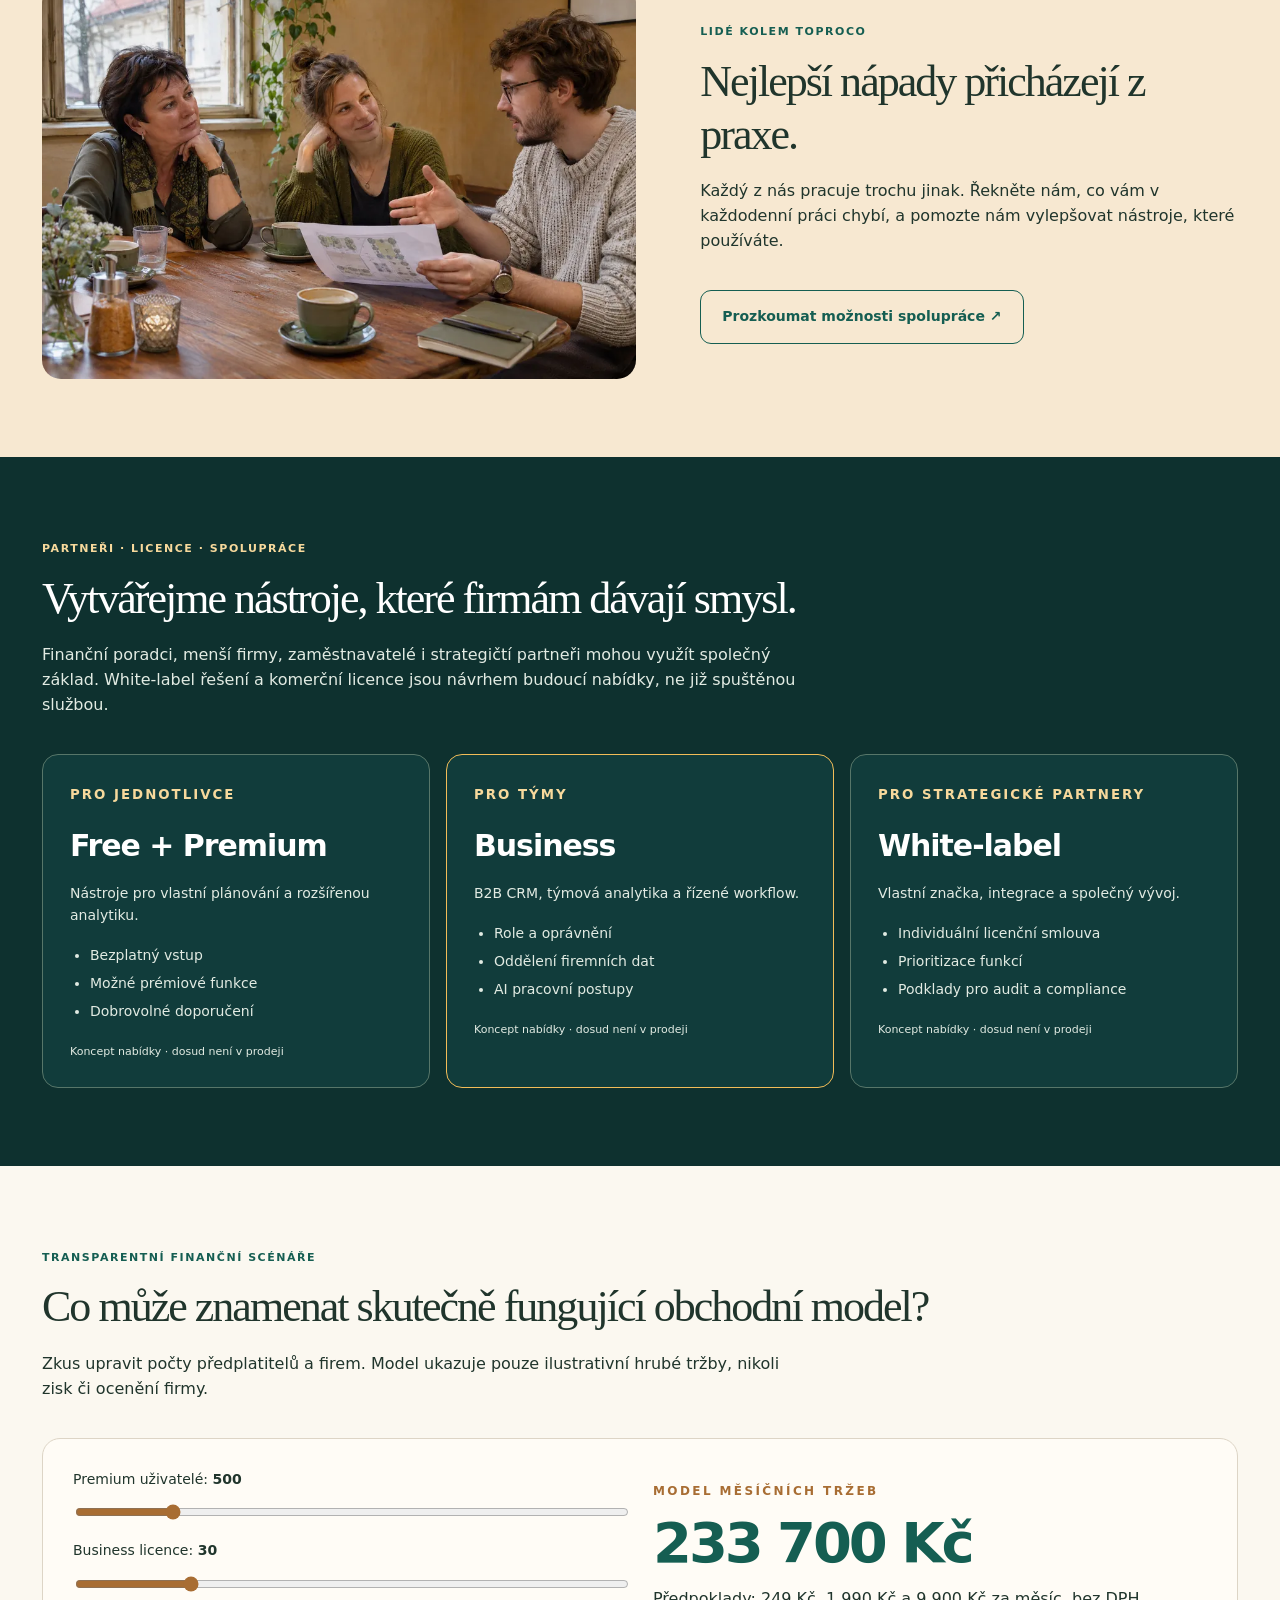
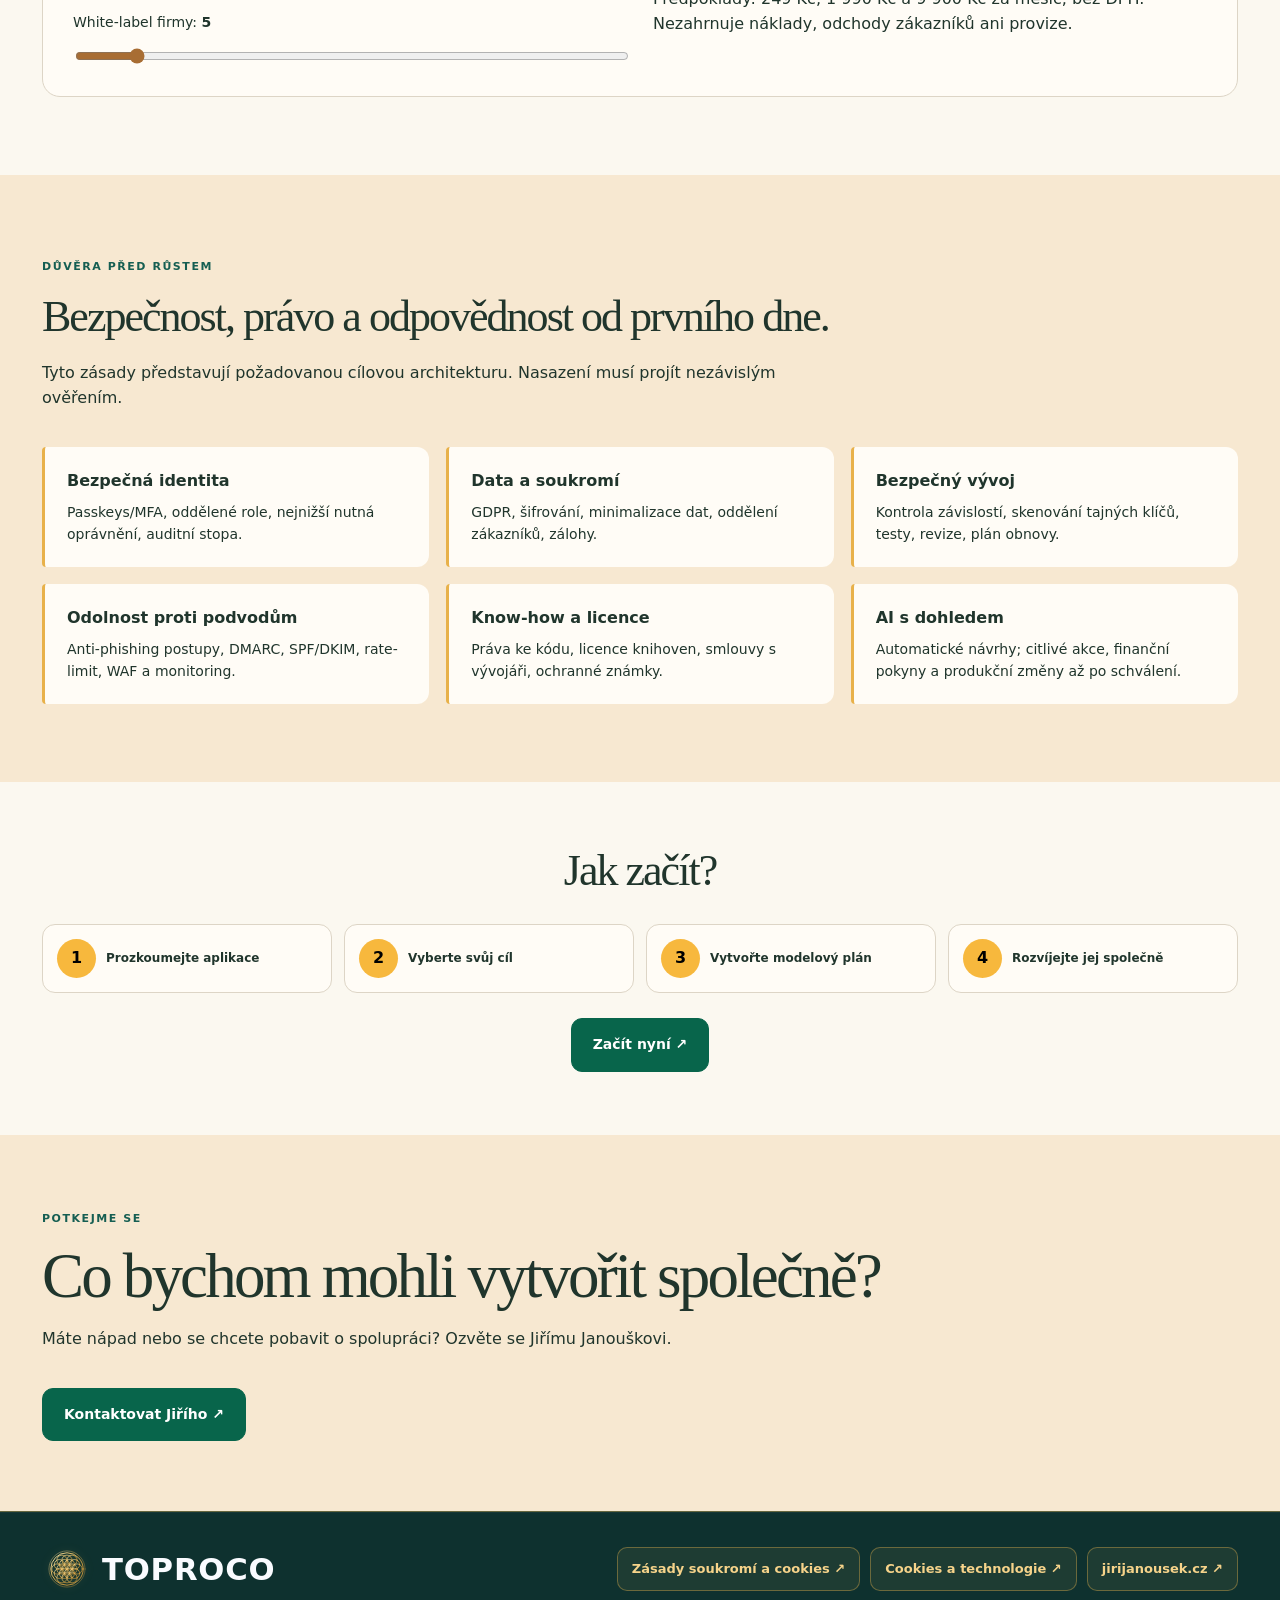
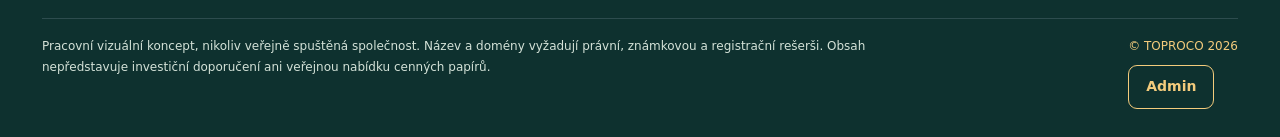
==== commit b20f4dd0: "Optimize and replace all five TOPROCO product photos" ====
--- a/index.html
+++ b/index.html
@@ -222,7 +222,10 @@
     </div>
     <div class="product-grid">
       <article class="product product-obchod">
-        <div class="product-cover"><img src="assets/prace-muj-obchod.webp" alt="" width="960" height="480" loading="lazy" decoding="async"></div>
+        <div class="product-cover"><img src="assets/muj-obchod-pracovni-schuzka-640.webp"
+               srcset="assets/muj-obchod-pracovni-schuzka-320.webp 320w, assets/muj-obchod-pracovni-schuzka-640.webp 640w, assets/muj-obchod-pracovni-schuzka-960.webp 960w"
+               sizes="(max-width: 620px) calc(100vw - 34px), (max-width: 760px) 93vw, (max-width: 1300px) 51vw, 668px" width="640" height="360"
+               alt="Obchodní tým na schůzce u stolu s notebooky a tištěnými grafy." data-alt="shopPhotoAlt" loading="lazy" decoding="async"></div>
         <div class="product-body">
           <span class="kicker" data-i="shopKicker">NOVINKA · PRÁCE S KLIENTY</span>
           <h3>Můj obchod</h3>
@@ -230,10 +233,22 @@
           <a class="btn btn-primary" href="https://muj-obchod.jirijanousek.cz/" target="_blank" rel="noopener noreferrer" data-i="openShop">Otevřít Můj obchod ↗</a>
         </div>
       </article>
-<article class="product product-dip"><div class="product-cover"><img src="assets/prace-dip.webp" alt="" loading="lazy" decoding="async" width="640" height="427"></div><div class="product-body"><span class="product-symbol">✦</span><h3>Můj DIP</h3><p data-i="productDip">Modelování dlouhodobého investování a příspěvků zaměstnavatele.</p><a href="https://muj-dip.jirijanousek.cz/" target="_blank" rel="noopener noreferrer" data-i="openApp">Otevřít aplikaci ↗</a></div></article>
-<article class="product product-renta"><div class="product-cover"><img src="assets/prace-renta.webp" alt="" loading="lazy" decoding="async" width="640" height="427"></div><div class="product-body"><span class="product-symbol">☂</span><h3>Moje renta</h3><p data-i="productRent">Plánování majetku, diverzifikace, inflace a modelování renty.</p><a href="https://moje-renta.jirijanousek.cz/" target="_blank" rel="noopener noreferrer" data-i="openApp">Otevřít aplikaci ↗</a></div></article>
-<article class="product product-krypto"><div class="product-cover"><img src="assets/prace-krypto.webp" alt="" loading="lazy" decoding="async" width="640" height="427"></div><div class="product-body"><span class="product-symbol">₿</span><h3>Moje krypto</h3><p data-i="productCrypto">Přehled BTC a ETH, historické ceny, DCA a scénáře vývoje.</p><a href="https://moje-krypto.jirijanousek.cz/" target="_blank" rel="noopener noreferrer" data-i="openApp">Otevřít aplikaci ↗</a></div></article>
-<article class="product product-kmen"><div class="product-cover"><img src="assets/prace-kmen.webp" alt="" loading="lazy" decoding="async" width="640" height="427"></div><div class="product-body"><span class="product-symbol">♧</span><h3>Můj kmen</h3><p data-i="productKmen">Soukromé CRM pro klientskou péči. Budoucí firemní verze je ve fázi plánu.</p><a href="https://muj-kmen.jirijanousek.cz/" target="_blank" rel="noopener noreferrer" data-i="partnerApp">Otevřít aplikaci ↗</a></div></article>
+<article class="product product-dip"><div class="product-cover"><img src="assets/muj-dip-analyza-financi-640.webp"
+               srcset="assets/muj-dip-analyza-financi-320.webp 320w, assets/muj-dip-analyza-financi-640.webp 640w, assets/muj-dip-analyza-financi-960.webp 960w"
+               sizes="(max-width: 420px) calc(100vw - 34px), (max-width: 1050px) 46vw, (max-width: 1300px) 23vw, 290px" width="640" height="360"
+               alt="Dva kolegové při analýze finančních podkladů, v pozadí je obrazovka s grafy." data-alt="dipPhotoAlt" loading="lazy" decoding="async"></div><div class="product-body"><span class="product-symbol">✦</span><h3>Můj DIP</h3><p data-i="productDip">Modelování dlouhodobého investování a příspěvků zaměstnavatele.</p><a href="https://muj-dip.jirijanousek.cz/" target="_blank" rel="noopener noreferrer" data-i="openApp">Otevřít aplikaci ↗</a></div></article>
+<article class="product product-renta"><div class="product-cover"><img src="assets/moje-renta-financni-plan-640.webp"
+               srcset="assets/moje-renta-financni-plan-320.webp 320w, assets/moje-renta-financni-plan-640.webp 640w, assets/moje-renta-financni-plan-960.webp 960w"
+               sizes="(max-width: 420px) calc(100vw - 34px), (max-width: 1050px) 46vw, (max-width: 1300px) 23vw, 290px" width="640" height="360"
+               alt="Dva lidé při konzultaci nad tištěným finančním přehledem." data-alt="rentPhotoAlt" loading="lazy" decoding="async"></div><div class="product-body"><span class="product-symbol">☂</span><h3>Moje renta</h3><p data-i="productRent">Plánování majetku, diverzifikace, inflace a modelování renty.</p><a href="https://moje-renta.jirijanousek.cz/" target="_blank" rel="noopener noreferrer" data-i="openApp">Otevřít aplikaci ↗</a></div></article>
+<article class="product product-krypto"><div class="product-cover"><img src="assets/moje-krypto-trzni-grafy-640.webp"
+               srcset="assets/moje-krypto-trzni-grafy-320.webp 320w, assets/moje-krypto-trzni-grafy-640.webp 640w, assets/moje-krypto-trzni-grafy-960.webp 960w"
+               sizes="(max-width: 420px) calc(100vw - 34px), (max-width: 1050px) 46vw, (max-width: 1300px) 23vw, 290px" width="640" height="360"
+               alt="Dva lidé diskutují u notebooku s tržními grafy." data-alt="cryptoPhotoAlt" loading="lazy" decoding="async"></div><div class="product-body"><span class="product-symbol">₿</span><h3>Moje krypto</h3><p data-i="productCrypto">Přehled BTC a ETH, historické ceny, DCA a scénáře vývoje.</p><a href="https://moje-krypto.jirijanousek.cz/" target="_blank" rel="noopener noreferrer" data-i="openApp">Otevřít aplikaci ↗</a></div></article>
+<article class="product product-kmen"><div class="product-cover"><img src="assets/muj-kmen-prace-s-klienty-640.webp"
+               srcset="assets/muj-kmen-prace-s-klienty-320.webp 320w, assets/muj-kmen-prace-s-klienty-640.webp 640w, assets/muj-kmen-prace-s-klienty-960.webp 960w"
+               sizes="(max-width: 420px) calc(100vw - 34px), (max-width: 1050px) 46vw, (max-width: 1300px) 23vw, 290px" width="640" height="360"
+               alt="Dva lidé spolu mluví u počítače v kanceláři." data-alt="kmenPhotoAlt" loading="lazy" decoding="async"></div><div class="product-body"><span class="product-symbol">♧</span><h3>Můj kmen</h3><p data-i="productKmen">Soukromé CRM pro klientskou péči. Budoucí firemní verze je ve fázi plánu.</p><a href="https://muj-kmen.jirijanousek.cz/" target="_blank" rel="noopener noreferrer" data-i="partnerApp">Otevřít aplikaci ↗</a></div></article>
 </div></div></section>
 <section class="benefits-section" id="benefity"><div class="container"><h2 data-i="benefitsTitle">Proč TOPROCO?</h2><div class="benefits-grid"><div class="benefit"><span>ϟ</span><b data-i="why1">Vše na jednom místě</b></div><div class="benefit"><span>▤</span><b data-i="why2">Srozumitelná data</b></div><div class="benefit"><span>✳</span><b data-i="why3">AI rozvoj (plán)</b></div><div class="benefit"><span>♧</span><b data-i="why4">Síla komunity</b></div><div class="benefit"><span>♜</span><b data-i="why5">Bezpečnost a důvěra</b></div><div class="benefit"><span>◎</span><b data-i="why6">Mezinárodní ambice</b></div></div></div></section>
 <section class="insights-section" id="insights"><div class="container"><div class="insights-heading"><span class="kicker" data-i="insightKicker">MODELOVÁ ANALYTIKA</span><h2 data-i="insightTitle">Finance v číslech. Rozhodnutí v souvislostech.</h2><p data-i="insightLead">Ukázkové výpočty nejsou skutečnými výsledky uživatelů ani prognózou výnosů.</p></div>
@@ -291,11 +306,11 @@
 Object.assign(dict.en,{privacyPolicyFooter:"Privacy and cookies"});
 Object.assign(dict.es,{privacyPolicyFooter:"Privacidad y cookies"});
 Object.assign(dict.zh,{privacyPolicyFooter:"隐私与 Cookie"});
-Object.assign(dict.cs,{"heroAlt":"Dva lidé si při pracovní schůzce povídají u stolu.","privacyPolicyFooter":"Zásady soukromí a cookies ↗","privacyCookiesFooter":"Cookies a technologie ↗"});
-Object.assign(dict.sk,{"heroAlt":"Dvaja ľudia sa rozprávajú pri stole počas pracovného stretnutia.","privacyPolicyFooter":"Ochrana súkromia a cookies ↗","privacyCookiesFooter":"Cookies a technológie ↗"});
-Object.assign(dict.en,{"heroAlt":"Two people talking at a table during a work meeting.","privacyPolicyFooter":"Privacy and cookies ↗","privacyCookiesFooter":"Cookies and technologies ↗"});
-Object.assign(dict.es,{"heroAlt":"Dos personas conversan en una mesa durante una reunión de trabajo.","privacyPolicyFooter":"Privacidad y cookies ↗","privacyCookiesFooter":"Cookies y tecnologías ↗"});
-Object.assign(dict.zh,{"heroAlt":"两个人在工作会议上围桌交谈。","privacyPolicyFooter":"隐私与 Cookie 政策 ↗","privacyCookiesFooter":"Cookie 与相关技术 ↗"});
+Object.assign(dict.cs,{"shopPhotoAlt":"Obchodní tým na schůzce u stolu s notebooky a tištěnými grafy.","dipPhotoAlt":"Dva kolegové při analýze finančních podkladů, v pozadí je obrazovka s grafy.","rentPhotoAlt":"Dva lidé při konzultaci nad tištěným finančním přehledem.","cryptoPhotoAlt":"Dva lidé diskutují u notebooku s tržními grafy.","kmenPhotoAlt":"Dva lidé spolu mluví u počítače v kanceláři.","heroAlt":"Dva lidé si při pracovní schůzce povídají u stolu.","privacyPolicyFooter":"Zásady soukromí a cookies ↗","privacyCookiesFooter":"Cookies a technologie ↗"});
+Object.assign(dict.sk,{"shopPhotoAlt":"Obchodný tím na stretnutí pri stole s notebookmi a vytlačenými grafmi.","dipPhotoAlt":"Dvaja kolegovia pri analýze finančných podkladov, v pozadí je obrazovka s grafmi.","rentPhotoAlt":"Dvaja ľudia pri konzultácii nad vytlačeným finančným prehľadom.","cryptoPhotoAlt":"Dvaja ľudia diskutujú pri notebooku s trhovými grafmi.","kmenPhotoAlt":"Dvaja ľudia sa rozprávajú pri počítači v kancelárii.","heroAlt":"Dvaja ľudia sa rozprávajú pri stole počas pracovného stretnutia.","privacyPolicyFooter":"Ochrana súkromia a cookies ↗","privacyCookiesFooter":"Cookies a technológie ↗"});
+Object.assign(dict.en,{"shopPhotoAlt":"A sales team meeting around a table with laptops and printed charts.","dipPhotoAlt":"Two colleagues reviewing financial documents with charts on a screen behind them.","rentPhotoAlt":"Two people reviewing a printed financial report during a consultation.","cryptoPhotoAlt":"Two people talking beside a laptop displaying market charts.","kmenPhotoAlt":"Two people talking at a computer in an office.","heroAlt":"Two people talking at a table during a work meeting.","privacyPolicyFooter":"Privacy and cookies ↗","privacyCookiesFooter":"Cookies and technologies ↗"});
+Object.assign(dict.es,{"shopPhotoAlt":"Un equipo comercial se reúne alrededor de una mesa con portátiles y gráficos impresos.","dipPhotoAlt":"Dos colegas revisan documentos financieros con gráficos en una pantalla al fondo.","rentPhotoAlt":"Dos personas revisan un informe financiero impreso durante una consulta.","cryptoPhotoAlt":"Dos personas conversan junto a un portátil que muestra gráficos del mercado.","kmenPhotoAlt":"Dos personas conversan junto a un ordenador en una oficina.","heroAlt":"Dos personas conversan en una mesa durante una reunión de trabajo.","privacyPolicyFooter":"Privacidad y cookies ↗","privacyCookiesFooter":"Cookies y tecnologías ↗"});
+Object.assign(dict.zh,{"shopPhotoAlt":"商务团队围桌开会，桌上有笔记本电脑和打印的图表。","dipPhotoAlt":"两位同事正在查看财务资料，身后的屏幕显示着图表。","rentPhotoAlt":"两个人在咨询时一起查看纸质财务报告。","cryptoPhotoAlt":"两个人在一台显示市场走势图的笔记本电脑旁交谈。","kmenPhotoAlt":"两个人在办公室的电脑旁交谈。","heroAlt":"两个人在工作会议上围桌交谈。","privacyPolicyFooter":"隐私与 Cookie 政策 ↗","privacyCookiesFooter":"Cookie 与相关技术 ↗"});
 const audienceDict={cs:{person:['Získej přehled o své budoucnosti.','Spočítej si scénáře investování a renty. Rozhodování začíná srozumitelnými daty.','Vybrat aplikaci ↗','#produkty'],advisor:['Pomáhej klientům srozumitelně.','Modelové výpočty, přehled portfolií a plánovaná firemní verze CRM.','Prozkoumat produkty ↗','#produkty'],company:['Zaměstnanecké benefity i obchodní workflow.','Ukázky DIP a návrh licenčních řešení pro pracovní týmy.','Zjistit více ↗','#partneri'],investor:['Podpoř vývoj ověřený skutečnou poptávkou.','Hledáme strategické partnery; skutečná investiční nabídka vyžaduje právní přípravu a ověření výsledků.','Strategické partnerství ↗','#partneri']},en:{person:['Plan your future with confidence.','Explore investment and retirement scenarios with understandable numbers.','Choose a tool ↗','#produkty'],advisor:['Give clients clearer conversations.','Planning tools, portfolio views and a proposed team CRM.','Explore products ↗','#produkty'],company:['Better benefits, better workflows.','DIP examples and a planned B2B licence stack.','Learn more ↗','#partneri'],investor:['Support products validated by demand.','We seek strategic partnerships; any equity offer requires separate legal work.','Partnerships ↗','#partneri']},sk:{person:['Plánujte svoju budúcnosť.','Investičné a rentové scenáre s jasnými číslami.','Vybrať aplikáciu ↗','#produkty'],advisor:['Zrozumiteľnejšia starostlivosť.','Modelovanie a plánované tímové CRM.','Preskúmať ↗','#produkty'],company:['Benefity a obchodné procesy.','DIP a plánované licencie pre firmy.','Viac informácií ↗','#partneri'],investor:['Podporte overiteľnú hodnotu.','Strategické partnerstvá, nie verejná investičná ponuka.','Partnerstvo ↗','#partneri']},es:{person:['Planifica tu futuro.','Escenarios de inversión y renta con números claros.','Elegir herramienta ↗','#produkty'],advisor:['Mejora la comunicación con clientes.','Modelos financieros y CRM de equipo proyectado.','Explorar productos ↗','#produkty'],company:['Beneficios y flujos de trabajo.','Ejemplos DIP y licencias B2B planificadas.','Saber más ↗','#partneri'],investor:['Apoya el valor validado.','Colaboraciones estratégicas, no una oferta de inversión pública.','Colaboración ↗','#partneri']},zh:{person:['规划你的未来。','用清晰数据查看投资和退休收入情景。','选择产品 ↗','#produkty'],advisor:['帮助客户理解选择。','模型工具与规划中的团队 CRM。','探索产品 ↗','#produkty'],company:['员工福利与业务流程。','DIP 方案和规划中的企业授权。','了解更多 ↗','#partneri'],investor:['支持有真实需求的产品。','寻求战略合作，不是公开证券发行。','合作详情 ↗','#partneri']}};
 const $=id=>document.getElementById(id);let lang='cs';let audience='person';
 function updateAudience(){const v=audienceDict[lang][audience];$('audTitle').textContent=v[0];$('audText').textContent=v[1];$('audLink').textContent=v[2];$('audLink').setAttribute('href',v[3]);}
--- a/toproco.css
+++ b/toproco.css
@@ -102,7 +102,7 @@
   border-radius: 16px;
   box-shadow: none;
 }
-.product-cover { height: auto; aspect-ratio: 1.68; background: #e2d5c3; }
+.product-cover { height: auto; aspect-ratio: 16 / 9; background: #e2d5c3; }
 .product-cover:after { display: none; }
 .product-body { padding: 16px 18px 18px; min-height: 0; }
 .product-symbol { display: none; }
@@ -123,8 +123,7 @@
   background: #e7ede4;
   border-color: #ccd9ca;
 }
-.product-obchod .product-cover { aspect-ratio: auto; min-height: 320px; }
-.product-obchod .product-cover img { position: absolute; inset: 0; }
+.product-obchod .product-cover { align-self: center; }
 .product-obchod .product-body {
   align-items: flex-start;
   justify-content: center;
@@ -176,9 +175,10 @@
   .hero h1 { font-size: clamp(42px, 9vw, 68px); }
   .hero-photo img { aspect-ratio: 1.6; }
 }
+@media (max-width: 760px) {
+  .product-obchod { grid-template-columns: 1fr; }
+}
 @media (max-width: 620px) {
-  .product-obchod { grid-template-columns: 1fr; }
-  .product-obchod .product-cover { min-height: 0; aspect-ratio: 1.58; }
   .hero-photo, .community-photo { border-radius: 13px; }
   .hero-photo img { aspect-ratio: 1.33; }
   .product-grid { gap: 13px; }
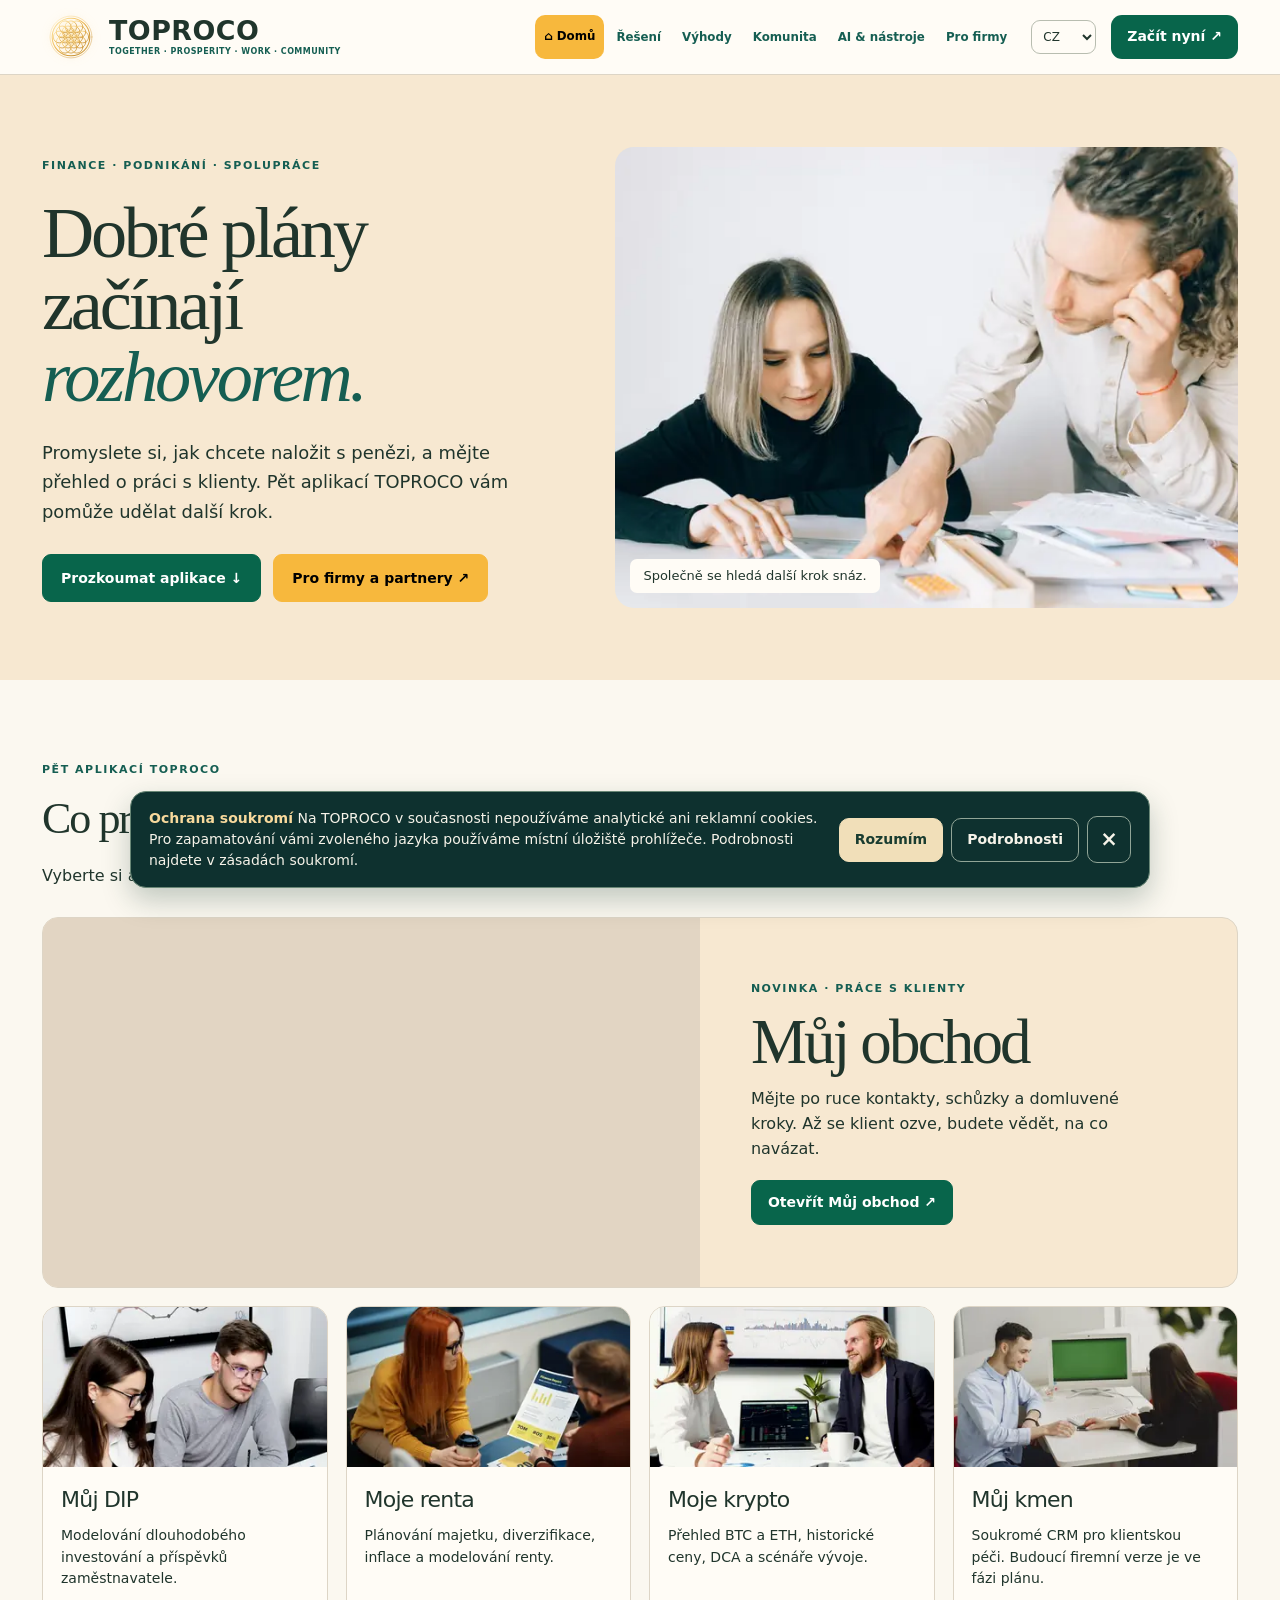
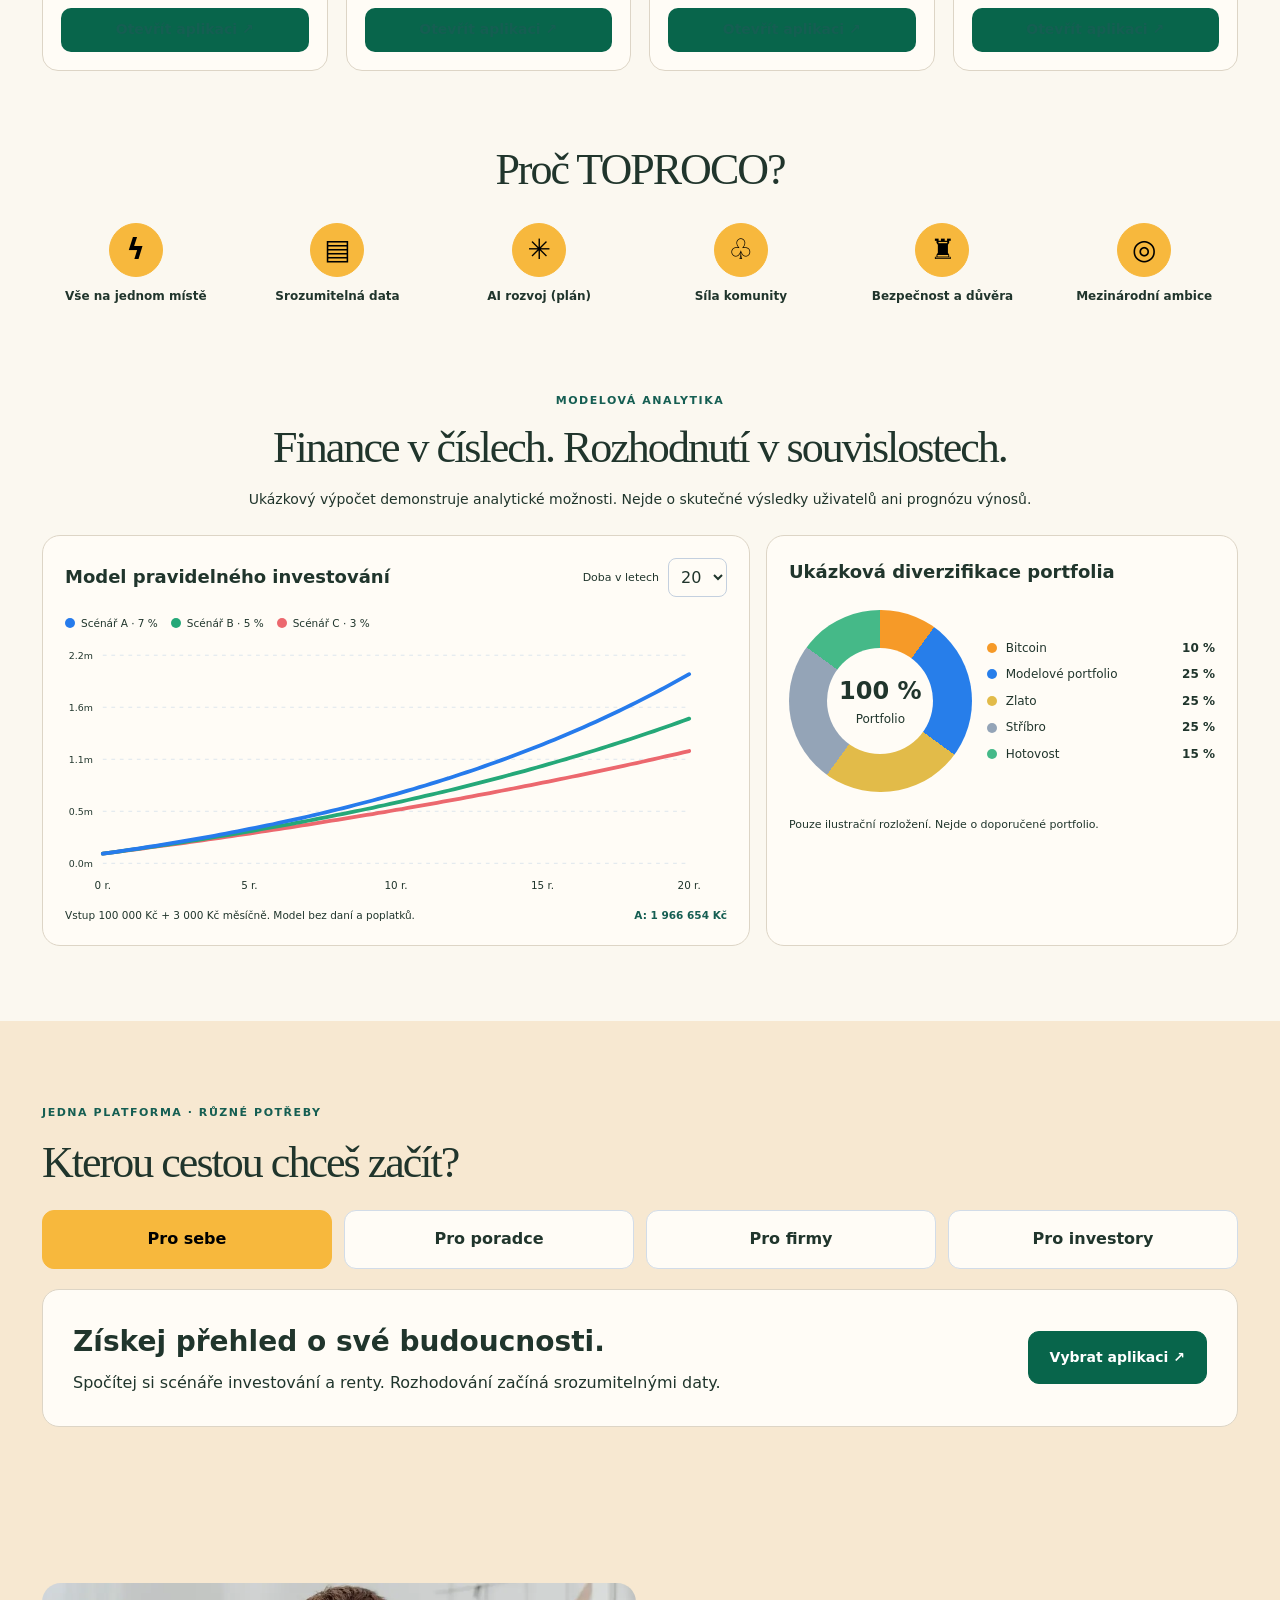
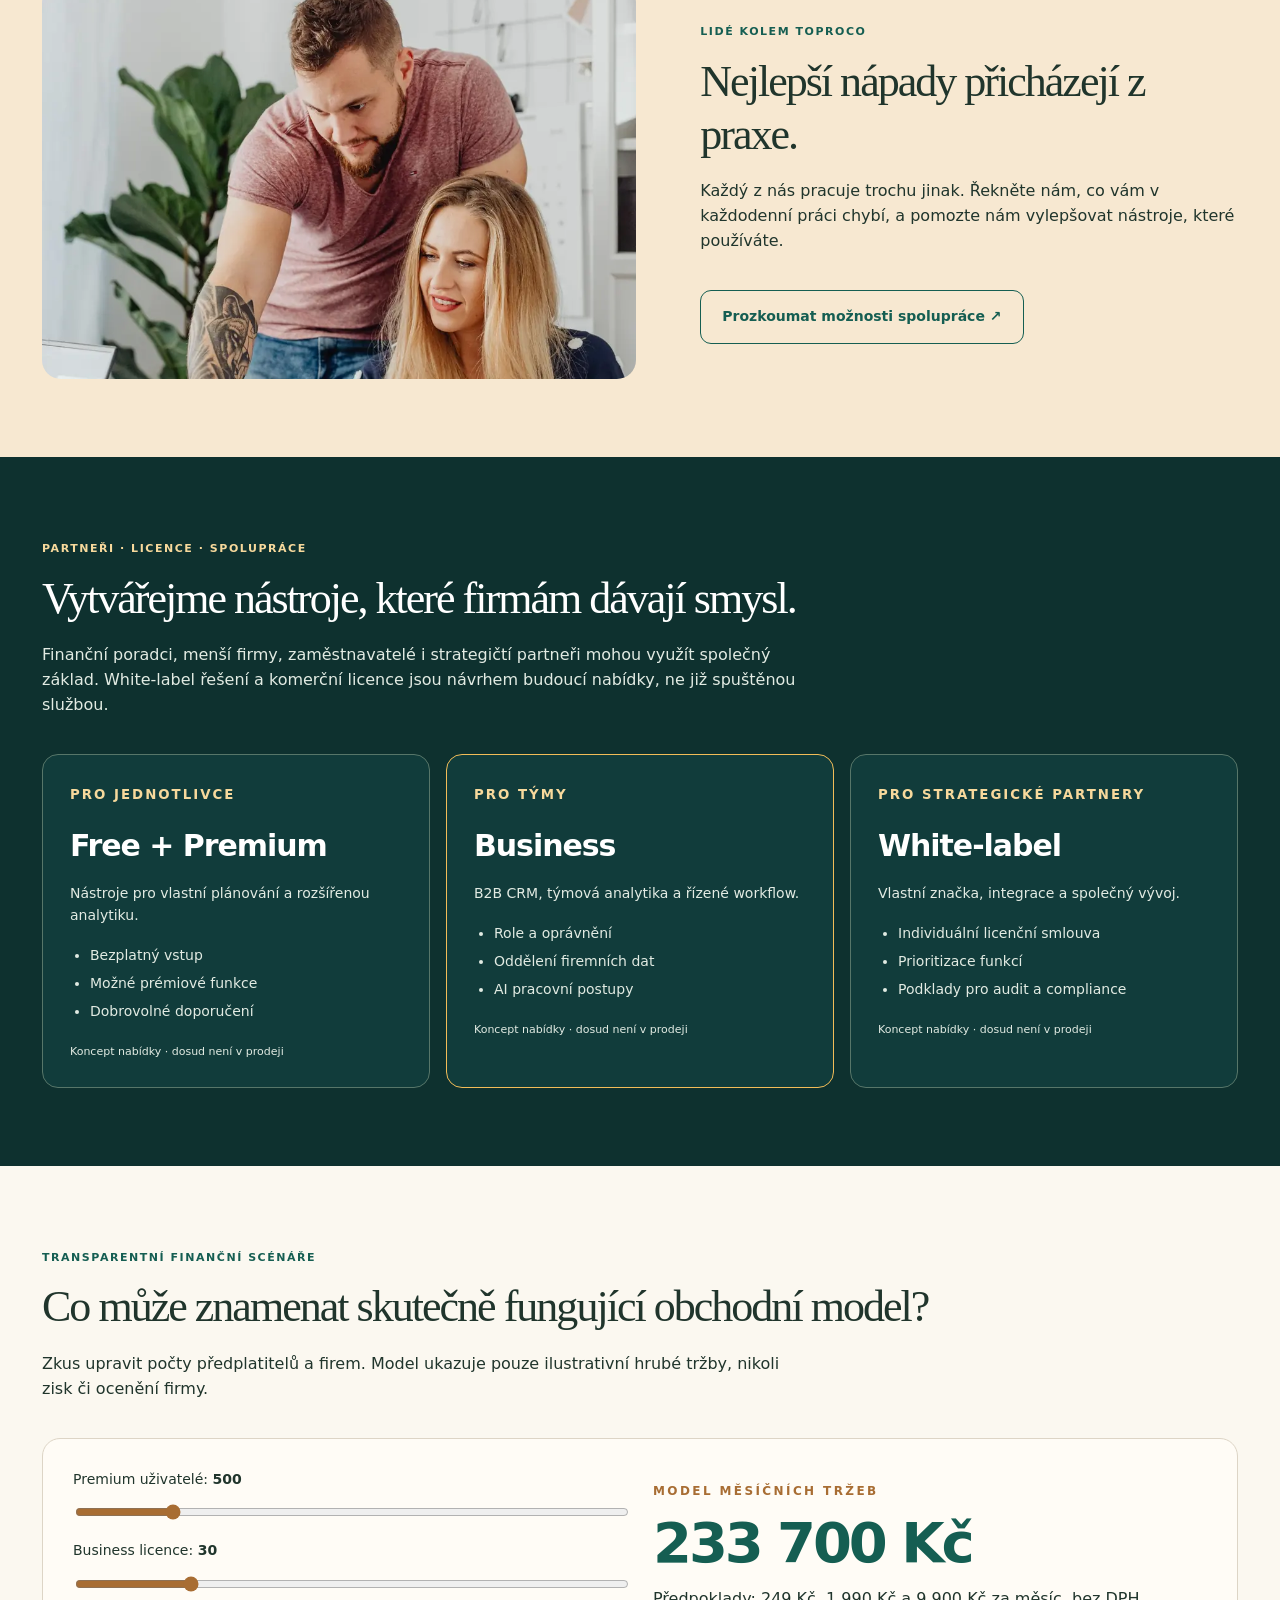
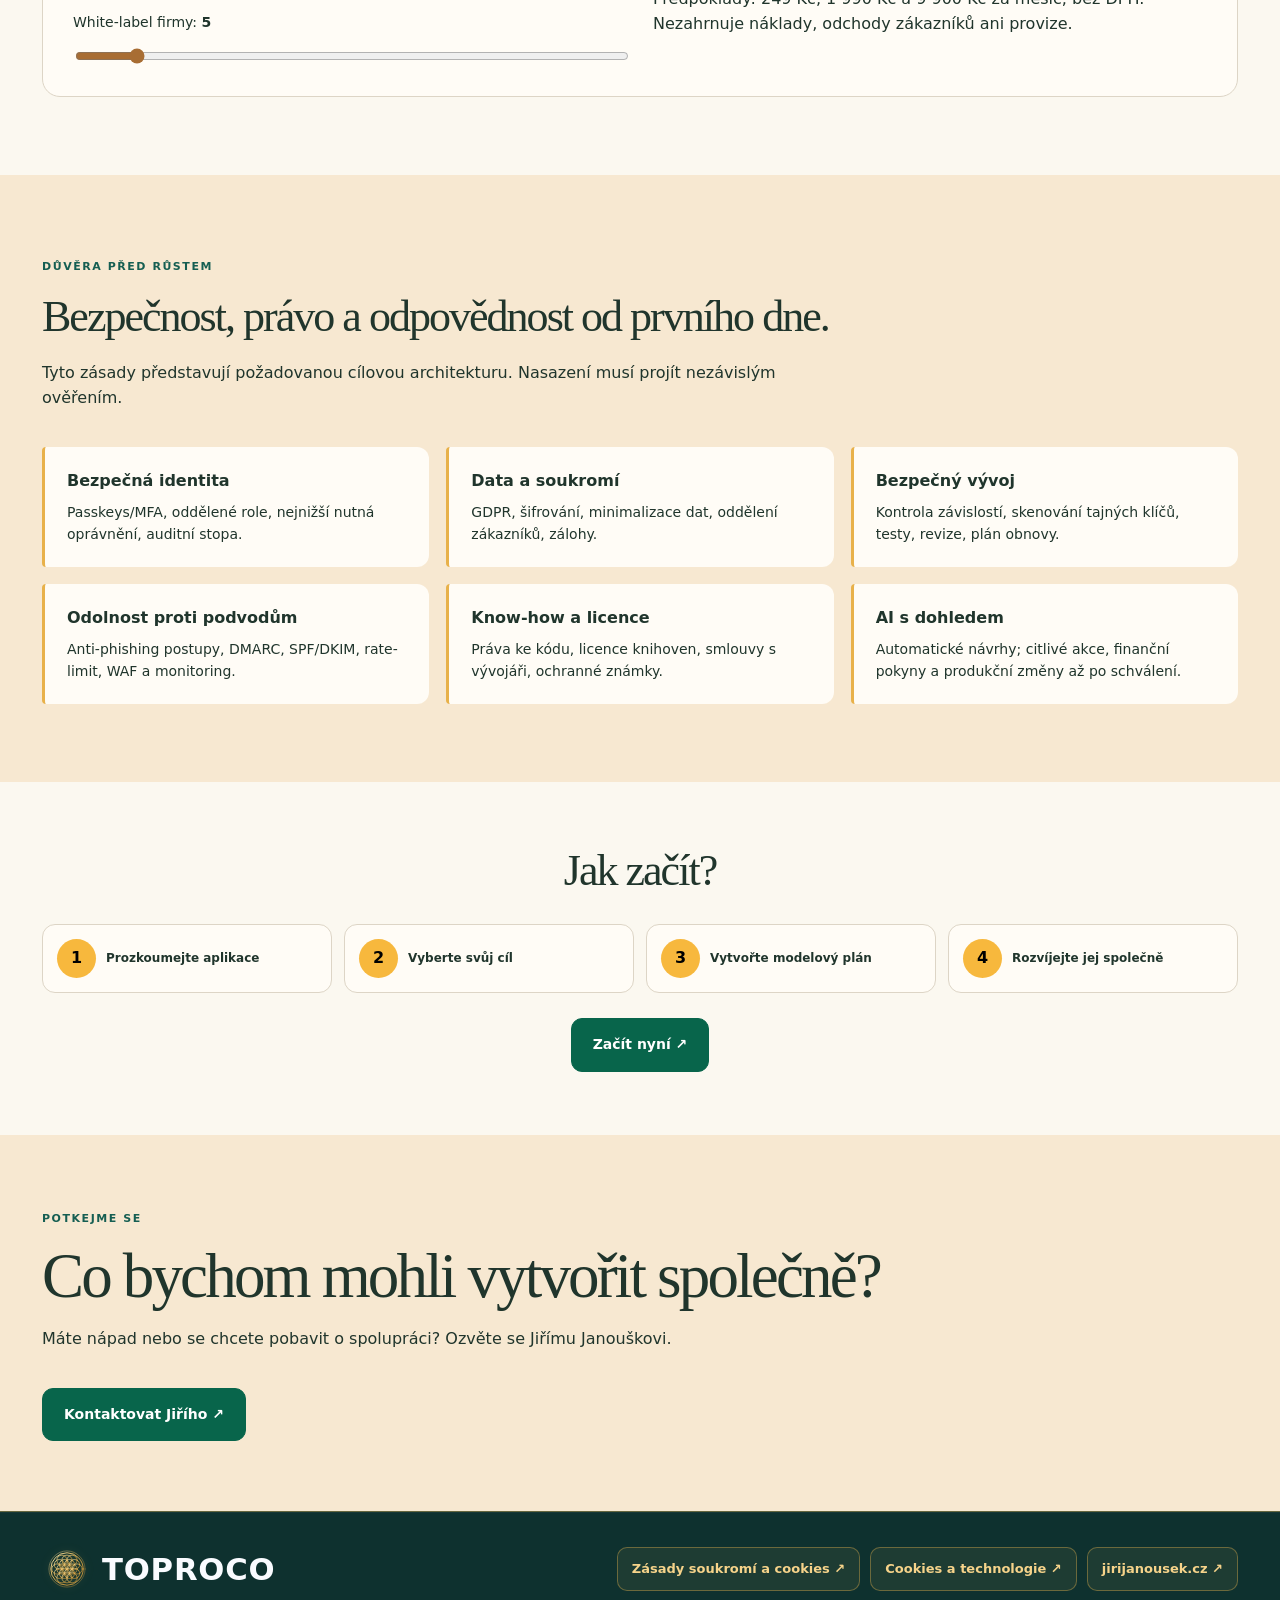
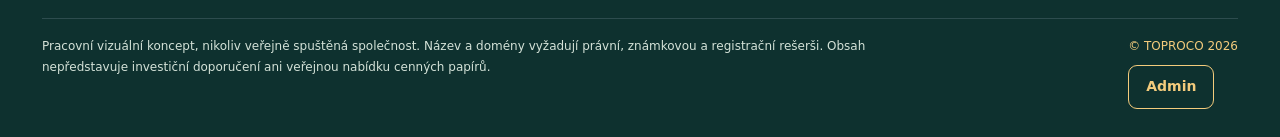
==== commit 58ac5c65: "Replace TOPROCO hero and community images with supplied photos" ====
--- a/index.html
+++ b/index.html
@@ -15,15 +15,15 @@
 <meta property="og:url" content="https://toproco.jirijanousek.cz/">
 <meta property="og:title" content="TOPROCO | Finance, investice a práce s klienty">
 <meta property="og:description" content="Pět českých aplikací pro plánování renty, investice a každodenní práci s klienty.">
-<meta property="og:image" content="https://toproco.jirijanousek.cz/assets/toproco-sdileni.jpg">
+<meta property="og:image" content="https://toproco.jirijanousek.cz/assets/toproco-pracovni-schuzka-sdileni.jpg">
 <meta property="og:image:width" content="1200">
 <meta property="og:image:height" content="630">
-<meta property="og:image:alt" content="Dva lidé si při pracovní schůzce povídají u stolu.">
+<meta property="og:image:alt" content="Dva lidé při pracovní schůzce společně procházejí podklady na stole.">
 <meta name="twitter:card" content="summary_large_image">
 <meta name="twitter:title" content="TOPROCO | Finance, investice a práce s klienty">
 <meta name="twitter:description" content="Pět českých aplikací pro finance a práci s klienty.">
-<meta name="twitter:image" content="https://toproco.jirijanousek.cz/assets/toproco-sdileni.jpg">
-<meta name="twitter:image:alt" content="Dva lidé si při pracovní schůzce povídají u stolu.">
+<meta name="twitter:image" content="https://toproco.jirijanousek.cz/assets/toproco-pracovni-schuzka-sdileni.jpg">
+<meta name="twitter:image:alt" content="Dva lidé při pracovní schůzce společně procházejí podklady na stole.">
 <link rel="icon" href="/favicon.svg" type="image/svg+xml">
 <link rel="stylesheet" href="/privacy.css">
 <script type="application/ld+json">
@@ -46,7 +46,7 @@
       "isPartOf": {"@id": "https://toproco.jirijanousek.cz/#website"},
       "primaryImageOfPage": {
         "@type": "ImageObject",
-        "contentUrl": "https://toproco.jirijanousek.cz/assets/toproco-sdileni.jpg",
+        "contentUrl": "https://toproco.jirijanousek.cz/assets/toproco-pracovni-schuzka-sdileni.jpg",
         "width": 1200,
         "height": 630
       }
@@ -208,7 +208,7 @@
       </div>
     </div>
     <figure class="hero-photo">
-      <img src="assets/schuzka-toproco.webp" srcset="assets/schuzka-toproco-640.webp 640w, assets/schuzka-toproco.webp 1240w" sizes="(max-width: 860px) 92vw, 50vw" width="1240" height="930" alt="Dva lidé si při pracovní schůzce povídají u stolu." data-alt="heroAlt" fetchpriority="high">
+      <img src="assets/pracovni-schuzka-1240.webp" srcset="assets/pracovni-schuzka-640.webp 640w, assets/pracovni-schuzka-1240.webp 1240w" sizes="(max-width: 860px) 93vw, (max-width: 1300px) 49vw, 640px" width="1240" height="930" alt="Dva lidé při pracovní schůzce společně procházejí podklady na stole." data-alt="heroAlt" fetchpriority="high">
       <figcaption data-i="heroCaption">Společně se hledá další krok snáz.</figcaption>
     </figure>
   </div>
@@ -257,7 +257,7 @@
 <section class="section alt" id="pro-koho"><div class="container"><span class="kicker" data-i="audienceKicker">JEDNA PLATFORMA · RŮZNÉ POTŘEBY</span><h2 data-i="audienceTitle">Kterou cestou chceš začít?</h2><div class="audience" role="tablist" aria-label="Výběr typu návštěvníka"><button type="button" role="tab" aria-selected="true" class="selected" data-audience="person" data-i="audPerson">Pro sebe</button><button type="button" role="tab" aria-selected="false" data-audience="advisor" data-i="audAdvisor">Pro poradce</button><button type="button" role="tab" aria-selected="false" data-audience="company" data-i="audCompany">Pro firmy</button><button type="button" role="tab" aria-selected="false" data-audience="investor" data-i="audInvestor">Pro investory</button></div><div class="audience-panel" id="audiencePanel" role="tabpanel" aria-live="polite"><div><h3 id="audTitle">Získej přehled o své budoucnosti.</h3><p id="audText">Spočítej si scénáře investování a renty. Rozhodování začíná srozumitelnými daty.</p></div><a id="audLink" class="btn btn-primary" href="#produkty">Vybrat aplikaci ↗</a></div></div></section>
 <section class="section" id="komunita">
   <div class="container growth">
-    <figure class="community-photo"><img src="assets/setkani-toproco.webp" alt="" width="960" height="640" loading="lazy" decoding="async"></figure>
+    <figure class="community-photo"><img src="assets/spoluprace-v-kancelari-960.webp" srcset="assets/spoluprace-v-kancelari-480.webp 480w, assets/spoluprace-v-kancelari-960.webp 960w" sizes="(max-width: 860px) 93vw, (max-width: 1300px) 47vw, 600px" alt="Dva lidé spolupracují u pracovního stolu v kanceláři." data-alt="communityAlt" width="960" height="640" loading="lazy" decoding="async"></figure>
     <div class="community-copy">
       <span class="kicker" data-i="communityKicker">LIDÉ KOLEM TOPROCO</span>
       <h2 data-i="communityTitle">Nejlepší nápady přicházejí z praxe.</h2>
@@ -306,11 +306,11 @@
 Object.assign(dict.en,{privacyPolicyFooter:"Privacy and cookies"});
 Object.assign(dict.es,{privacyPolicyFooter:"Privacidad y cookies"});
 Object.assign(dict.zh,{privacyPolicyFooter:"隐私与 Cookie"});
-Object.assign(dict.cs,{"shopPhotoAlt":"Obchodní tým na schůzce u stolu s notebooky a tištěnými grafy.","dipPhotoAlt":"Dva kolegové při analýze finančních podkladů, v pozadí je obrazovka s grafy.","rentPhotoAlt":"Dva lidé při konzultaci nad tištěným finančním přehledem.","cryptoPhotoAlt":"Dva lidé diskutují u notebooku s tržními grafy.","kmenPhotoAlt":"Dva lidé spolu mluví u počítače v kanceláři.","heroAlt":"Dva lidé si při pracovní schůzce povídají u stolu.","privacyPolicyFooter":"Zásady soukromí a cookies ↗","privacyCookiesFooter":"Cookies a technologie ↗"});
-Object.assign(dict.sk,{"shopPhotoAlt":"Obchodný tím na stretnutí pri stole s notebookmi a vytlačenými grafmi.","dipPhotoAlt":"Dvaja kolegovia pri analýze finančných podkladov, v pozadí je obrazovka s grafmi.","rentPhotoAlt":"Dvaja ľudia pri konzultácii nad vytlačeným finančným prehľadom.","cryptoPhotoAlt":"Dvaja ľudia diskutujú pri notebooku s trhovými grafmi.","kmenPhotoAlt":"Dvaja ľudia sa rozprávajú pri počítači v kancelárii.","heroAlt":"Dvaja ľudia sa rozprávajú pri stole počas pracovného stretnutia.","privacyPolicyFooter":"Ochrana súkromia a cookies ↗","privacyCookiesFooter":"Cookies a technológie ↗"});
-Object.assign(dict.en,{"shopPhotoAlt":"A sales team meeting around a table with laptops and printed charts.","dipPhotoAlt":"Two colleagues reviewing financial documents with charts on a screen behind them.","rentPhotoAlt":"Two people reviewing a printed financial report during a consultation.","cryptoPhotoAlt":"Two people talking beside a laptop displaying market charts.","kmenPhotoAlt":"Two people talking at a computer in an office.","heroAlt":"Two people talking at a table during a work meeting.","privacyPolicyFooter":"Privacy and cookies ↗","privacyCookiesFooter":"Cookies and technologies ↗"});
-Object.assign(dict.es,{"shopPhotoAlt":"Un equipo comercial se reúne alrededor de una mesa con portátiles y gráficos impresos.","dipPhotoAlt":"Dos colegas revisan documentos financieros con gráficos en una pantalla al fondo.","rentPhotoAlt":"Dos personas revisan un informe financiero impreso durante una consulta.","cryptoPhotoAlt":"Dos personas conversan junto a un portátil que muestra gráficos del mercado.","kmenPhotoAlt":"Dos personas conversan junto a un ordenador en una oficina.","heroAlt":"Dos personas conversan en una mesa durante una reunión de trabajo.","privacyPolicyFooter":"Privacidad y cookies ↗","privacyCookiesFooter":"Cookies y tecnologías ↗"});
-Object.assign(dict.zh,{"shopPhotoAlt":"商务团队围桌开会，桌上有笔记本电脑和打印的图表。","dipPhotoAlt":"两位同事正在查看财务资料，身后的屏幕显示着图表。","rentPhotoAlt":"两个人在咨询时一起查看纸质财务报告。","cryptoPhotoAlt":"两个人在一台显示市场走势图的笔记本电脑旁交谈。","kmenPhotoAlt":"两个人在办公室的电脑旁交谈。","heroAlt":"两个人在工作会议上围桌交谈。","privacyPolicyFooter":"隐私与 Cookie 政策 ↗","privacyCookiesFooter":"Cookie 与相关技术 ↗"});
+Object.assign(dict.cs,{"shopPhotoAlt":"Obchodní tým na schůzce u stolu s notebooky a tištěnými grafy.","dipPhotoAlt":"Dva kolegové při analýze finančních podkladů, v pozadí je obrazovka s grafy.","rentPhotoAlt":"Dva lidé při konzultaci nad tištěným finančním přehledem.","cryptoPhotoAlt":"Dva lidé diskutují u notebooku s tržními grafy.","kmenPhotoAlt":"Dva lidé spolu mluví u počítače v kanceláři.","heroAlt":"Dva lidé při pracovní schůzce společně procházejí podklady na stole.","communityAlt":"Dva lidé spolupracují u pracovního stolu v kanceláři.","privacyPolicyFooter":"Zásady soukromí a cookies ↗","privacyCookiesFooter":"Cookies a technologie ↗"});
+Object.assign(dict.sk,{"shopPhotoAlt":"Obchodný tím na stretnutí pri stole s notebookmi a vytlačenými grafmi.","dipPhotoAlt":"Dvaja kolegovia pri analýze finančných podkladov, v pozadí je obrazovka s grafmi.","rentPhotoAlt":"Dvaja ľudia pri konzultácii nad vytlačeným finančným prehľadom.","cryptoPhotoAlt":"Dvaja ľudia diskutujú pri notebooku s trhovými grafmi.","kmenPhotoAlt":"Dvaja ľudia sa rozprávajú pri počítači v kancelárii.","heroAlt":"Dvaja ľudia na pracovnom stretnutí spoločne prechádzajú podklady na stole.","communityAlt":"Dvaja ľudia spolupracujú pri pracovnom stole v kancelárii.","privacyPolicyFooter":"Ochrana súkromia a cookies ↗","privacyCookiesFooter":"Cookies a technológie ↗"});
+Object.assign(dict.en,{"shopPhotoAlt":"A sales team meeting around a table with laptops and printed charts.","dipPhotoAlt":"Two colleagues reviewing financial documents with charts on a screen behind them.","rentPhotoAlt":"Two people reviewing a printed financial report during a consultation.","cryptoPhotoAlt":"Two people talking beside a laptop displaying market charts.","kmenPhotoAlt":"Two people talking at a computer in an office.","heroAlt":"Two people review paperwork together during a work meeting.","communityAlt":"Two people working together at a desk in an office.","privacyPolicyFooter":"Privacy and cookies ↗","privacyCookiesFooter":"Cookies and technologies ↗"});
+Object.assign(dict.es,{"shopPhotoAlt":"Un equipo comercial se reúne alrededor de una mesa con portátiles y gráficos impresos.","dipPhotoAlt":"Dos colegas revisan documentos financieros con gráficos en una pantalla al fondo.","rentPhotoAlt":"Dos personas revisan un informe financiero impreso durante una consulta.","cryptoPhotoAlt":"Dos personas conversan junto a un portátil que muestra gráficos del mercado.","kmenPhotoAlt":"Dos personas conversan junto a un ordenador en una oficina.","heroAlt":"Dos personas revisan documentos sobre la mesa durante una reunión de trabajo.","communityAlt":"Dos personas colaboran en un escritorio de oficina.","privacyPolicyFooter":"Privacidad y cookies ↗","privacyCookiesFooter":"Cookies y tecnologías ↗"});
+Object.assign(dict.zh,{"shopPhotoAlt":"商务团队围桌开会，桌上有笔记本电脑和打印的图表。","dipPhotoAlt":"两位同事正在查看财务资料，身后的屏幕显示着图表。","rentPhotoAlt":"两个人在咨询时一起查看纸质财务报告。","cryptoPhotoAlt":"两个人在一台显示市场走势图的笔记本电脑旁交谈。","kmenPhotoAlt":"两个人在办公室的电脑旁交谈。","heroAlt":"两个人在工作会议上一起查看桌上的文件。","communityAlt":"两个人在办公室的书桌旁一起工作。","privacyPolicyFooter":"隐私与 Cookie 政策 ↗","privacyCookiesFooter":"Cookie 与相关技术 ↗"});
 const audienceDict={cs:{person:['Získej přehled o své budoucnosti.','Spočítej si scénáře investování a renty. Rozhodování začíná srozumitelnými daty.','Vybrat aplikaci ↗','#produkty'],advisor:['Pomáhej klientům srozumitelně.','Modelové výpočty, přehled portfolií a plánovaná firemní verze CRM.','Prozkoumat produkty ↗','#produkty'],company:['Zaměstnanecké benefity i obchodní workflow.','Ukázky DIP a návrh licenčních řešení pro pracovní týmy.','Zjistit více ↗','#partneri'],investor:['Podpoř vývoj ověřený skutečnou poptávkou.','Hledáme strategické partnery; skutečná investiční nabídka vyžaduje právní přípravu a ověření výsledků.','Strategické partnerství ↗','#partneri']},en:{person:['Plan your future with confidence.','Explore investment and retirement scenarios with understandable numbers.','Choose a tool ↗','#produkty'],advisor:['Give clients clearer conversations.','Planning tools, portfolio views and a proposed team CRM.','Explore products ↗','#produkty'],company:['Better benefits, better workflows.','DIP examples and a planned B2B licence stack.','Learn more ↗','#partneri'],investor:['Support products validated by demand.','We seek strategic partnerships; any equity offer requires separate legal work.','Partnerships ↗','#partneri']},sk:{person:['Plánujte svoju budúcnosť.','Investičné a rentové scenáre s jasnými číslami.','Vybrať aplikáciu ↗','#produkty'],advisor:['Zrozumiteľnejšia starostlivosť.','Modelovanie a plánované tímové CRM.','Preskúmať ↗','#produkty'],company:['Benefity a obchodné procesy.','DIP a plánované licencie pre firmy.','Viac informácií ↗','#partneri'],investor:['Podporte overiteľnú hodnotu.','Strategické partnerstvá, nie verejná investičná ponuka.','Partnerstvo ↗','#partneri']},es:{person:['Planifica tu futuro.','Escenarios de inversión y renta con números claros.','Elegir herramienta ↗','#produkty'],advisor:['Mejora la comunicación con clientes.','Modelos financieros y CRM de equipo proyectado.','Explorar productos ↗','#produkty'],company:['Beneficios y flujos de trabajo.','Ejemplos DIP y licencias B2B planificadas.','Saber más ↗','#partneri'],investor:['Apoya el valor validado.','Colaboraciones estratégicas, no una oferta de inversión pública.','Colaboración ↗','#partneri']},zh:{person:['规划你的未来。','用清晰数据查看投资和退休收入情景。','选择产品 ↗','#produkty'],advisor:['帮助客户理解选择。','模型工具与规划中的团队 CRM。','探索产品 ↗','#produkty'],company:['员工福利与业务流程。','DIP 方案和规划中的企业授权。','了解更多 ↗','#partneri'],investor:['支持有真实需求的产品。','寻求战略合作，不是公开证券发行。','合作详情 ↗','#partneri']}};
 const $=id=>document.getElementById(id);let lang='cs';let audience='person';
 function updateAudience(){const v=audienceDict[lang][audience];$('audTitle').textContent=v[0];$('audText').textContent=v[1];$('audLink').textContent=v[2];$('audLink').setAttribute('href',v[3]);}
